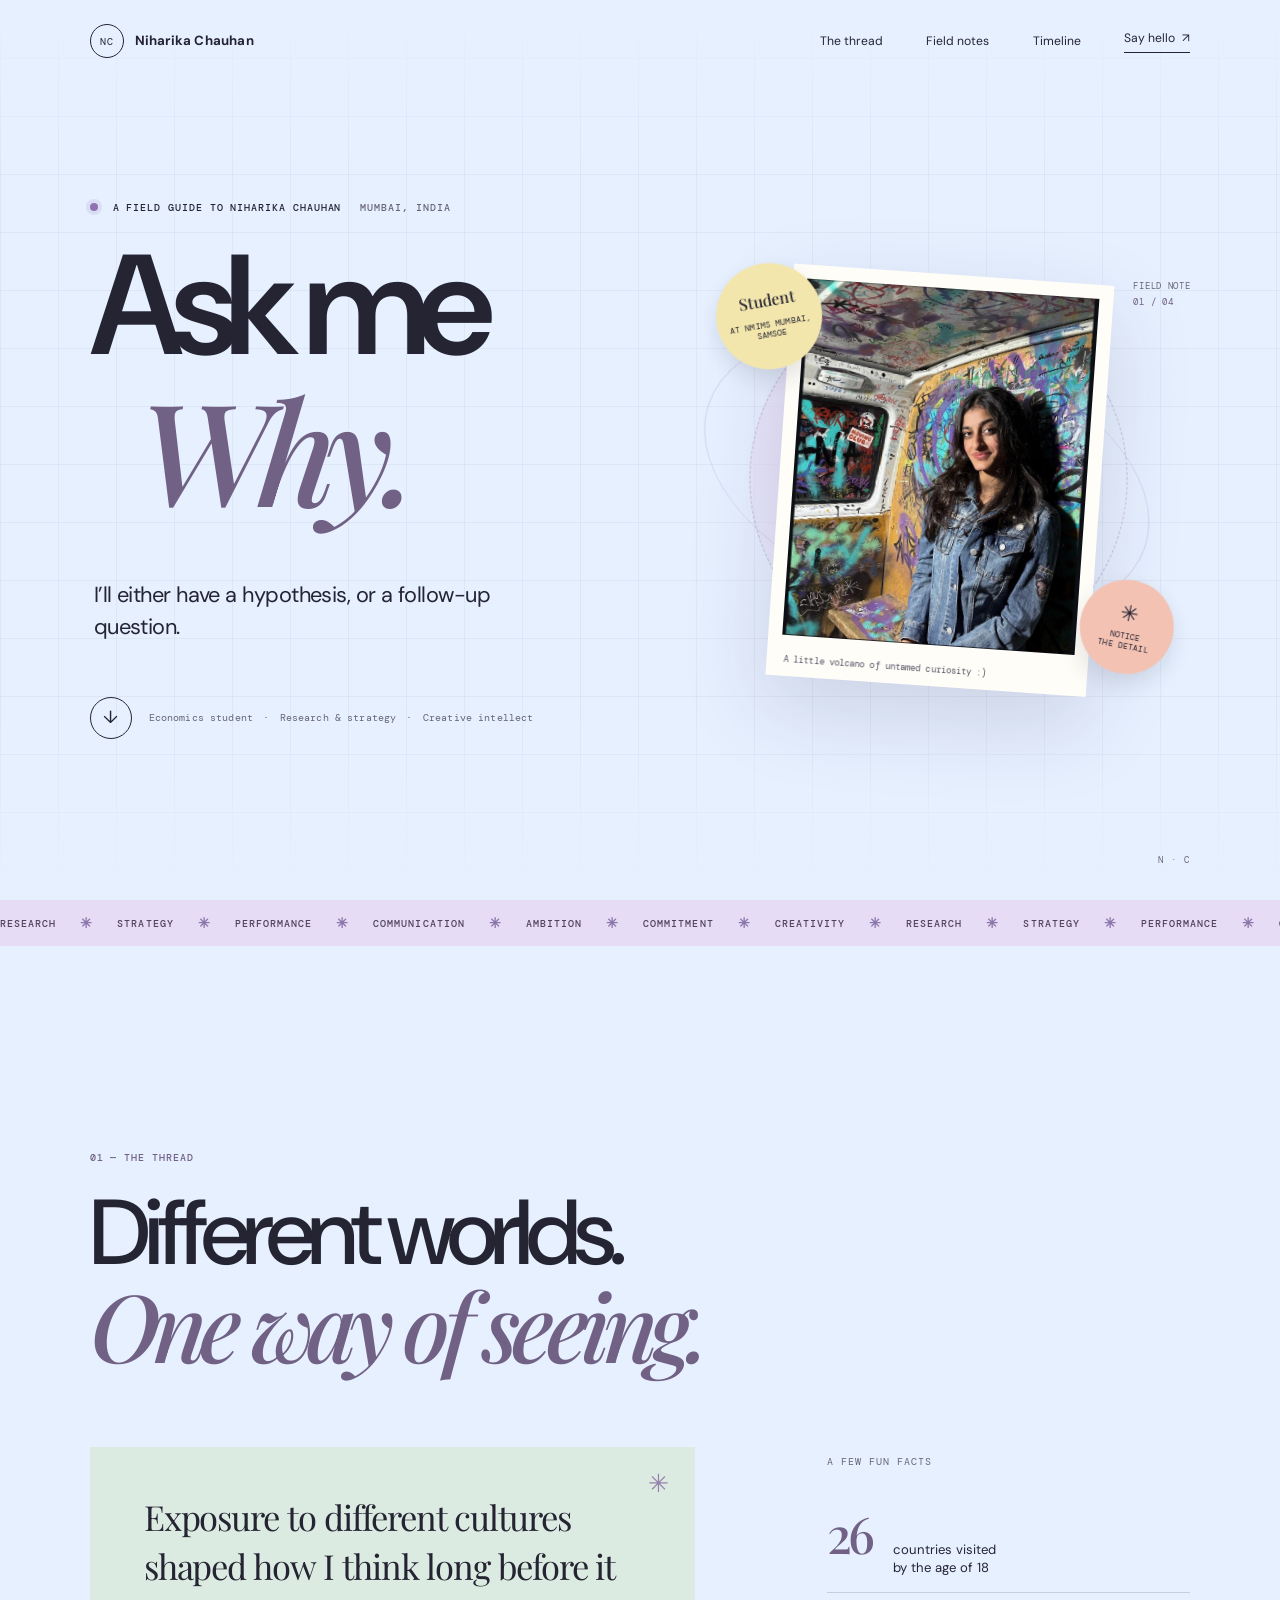
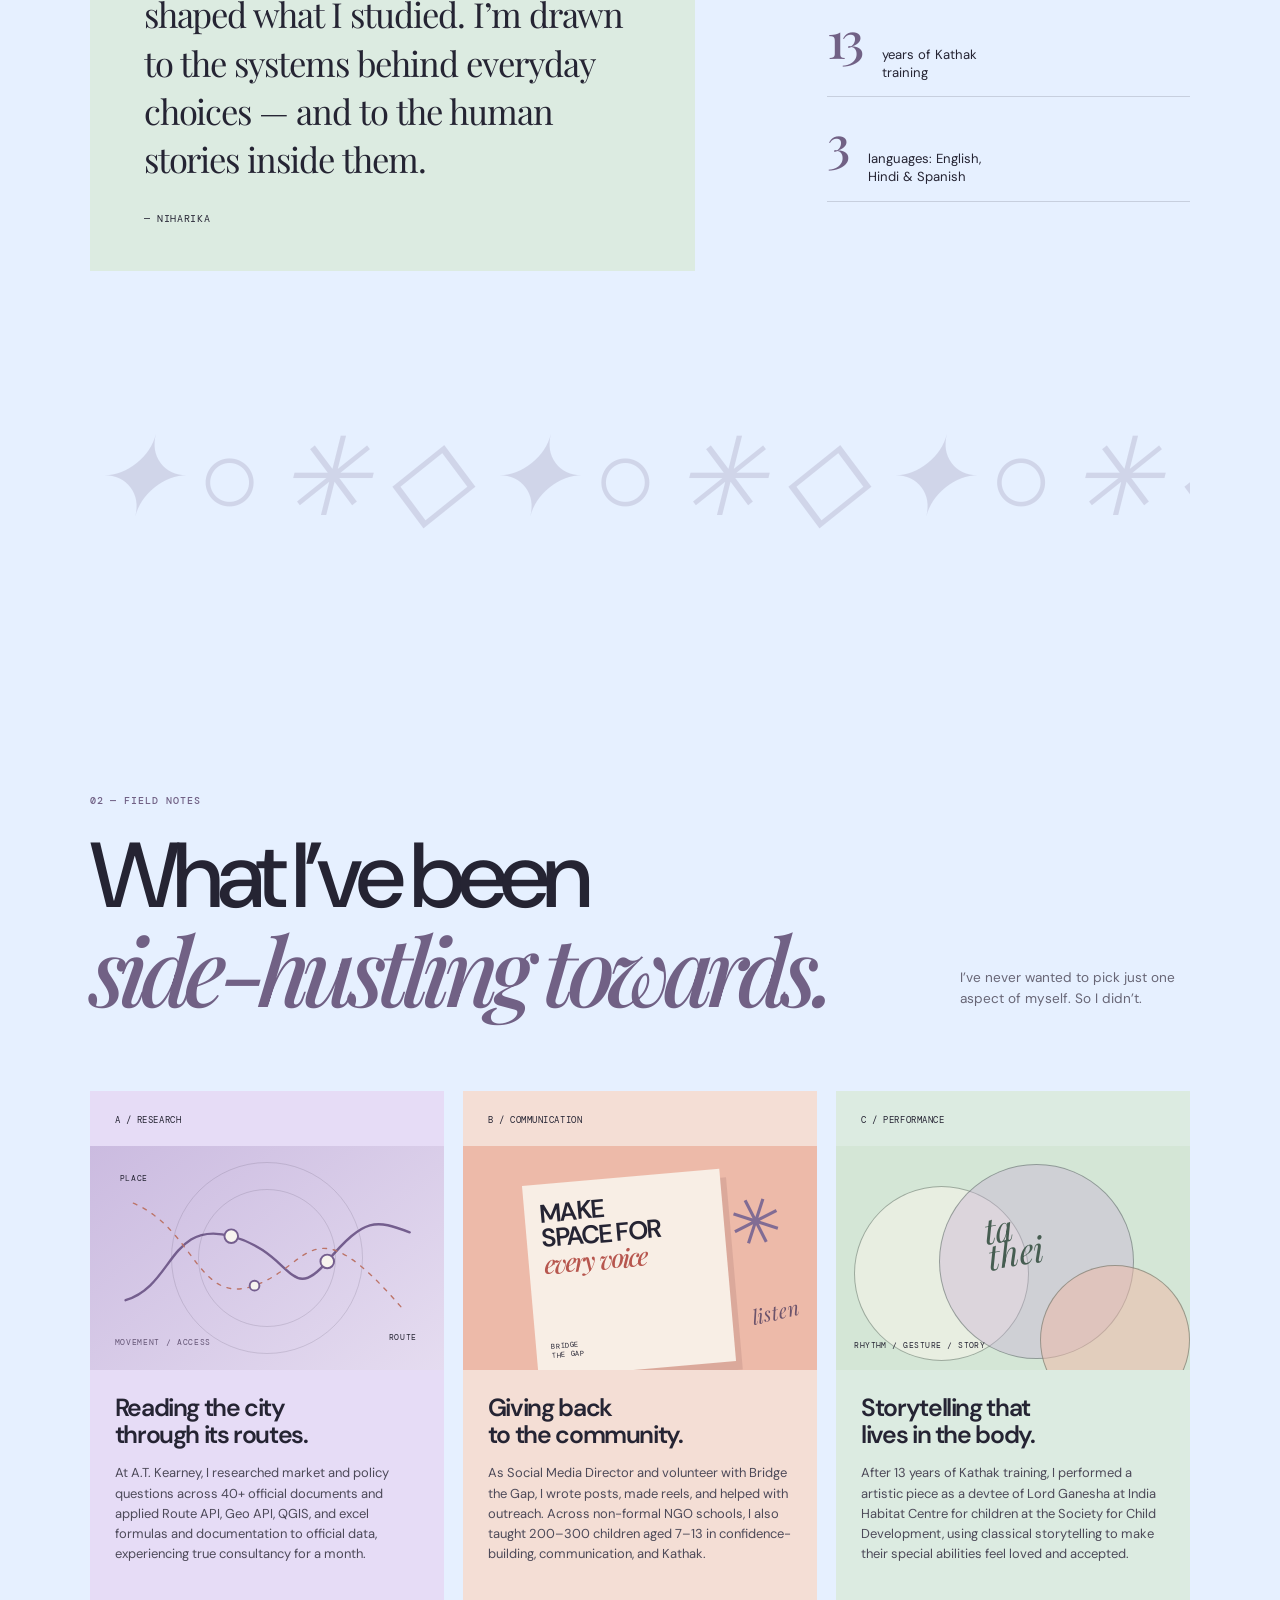
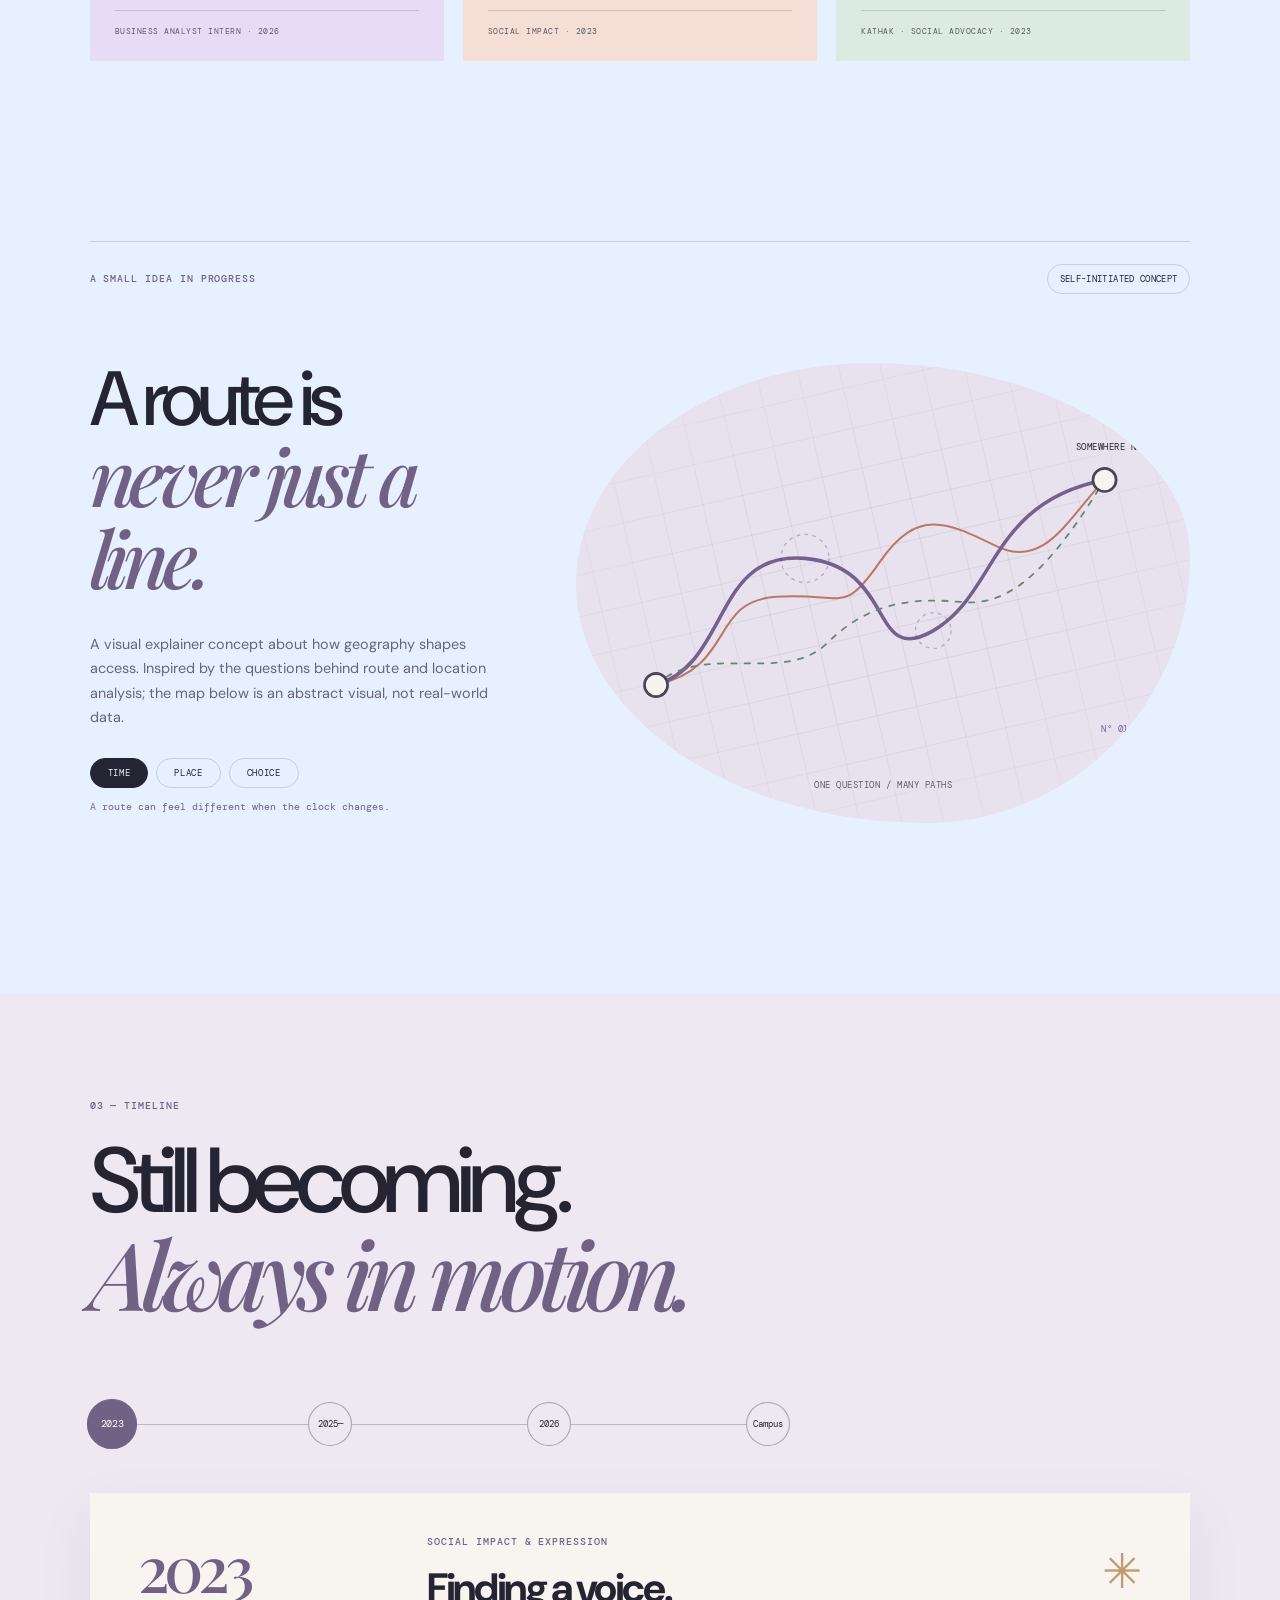
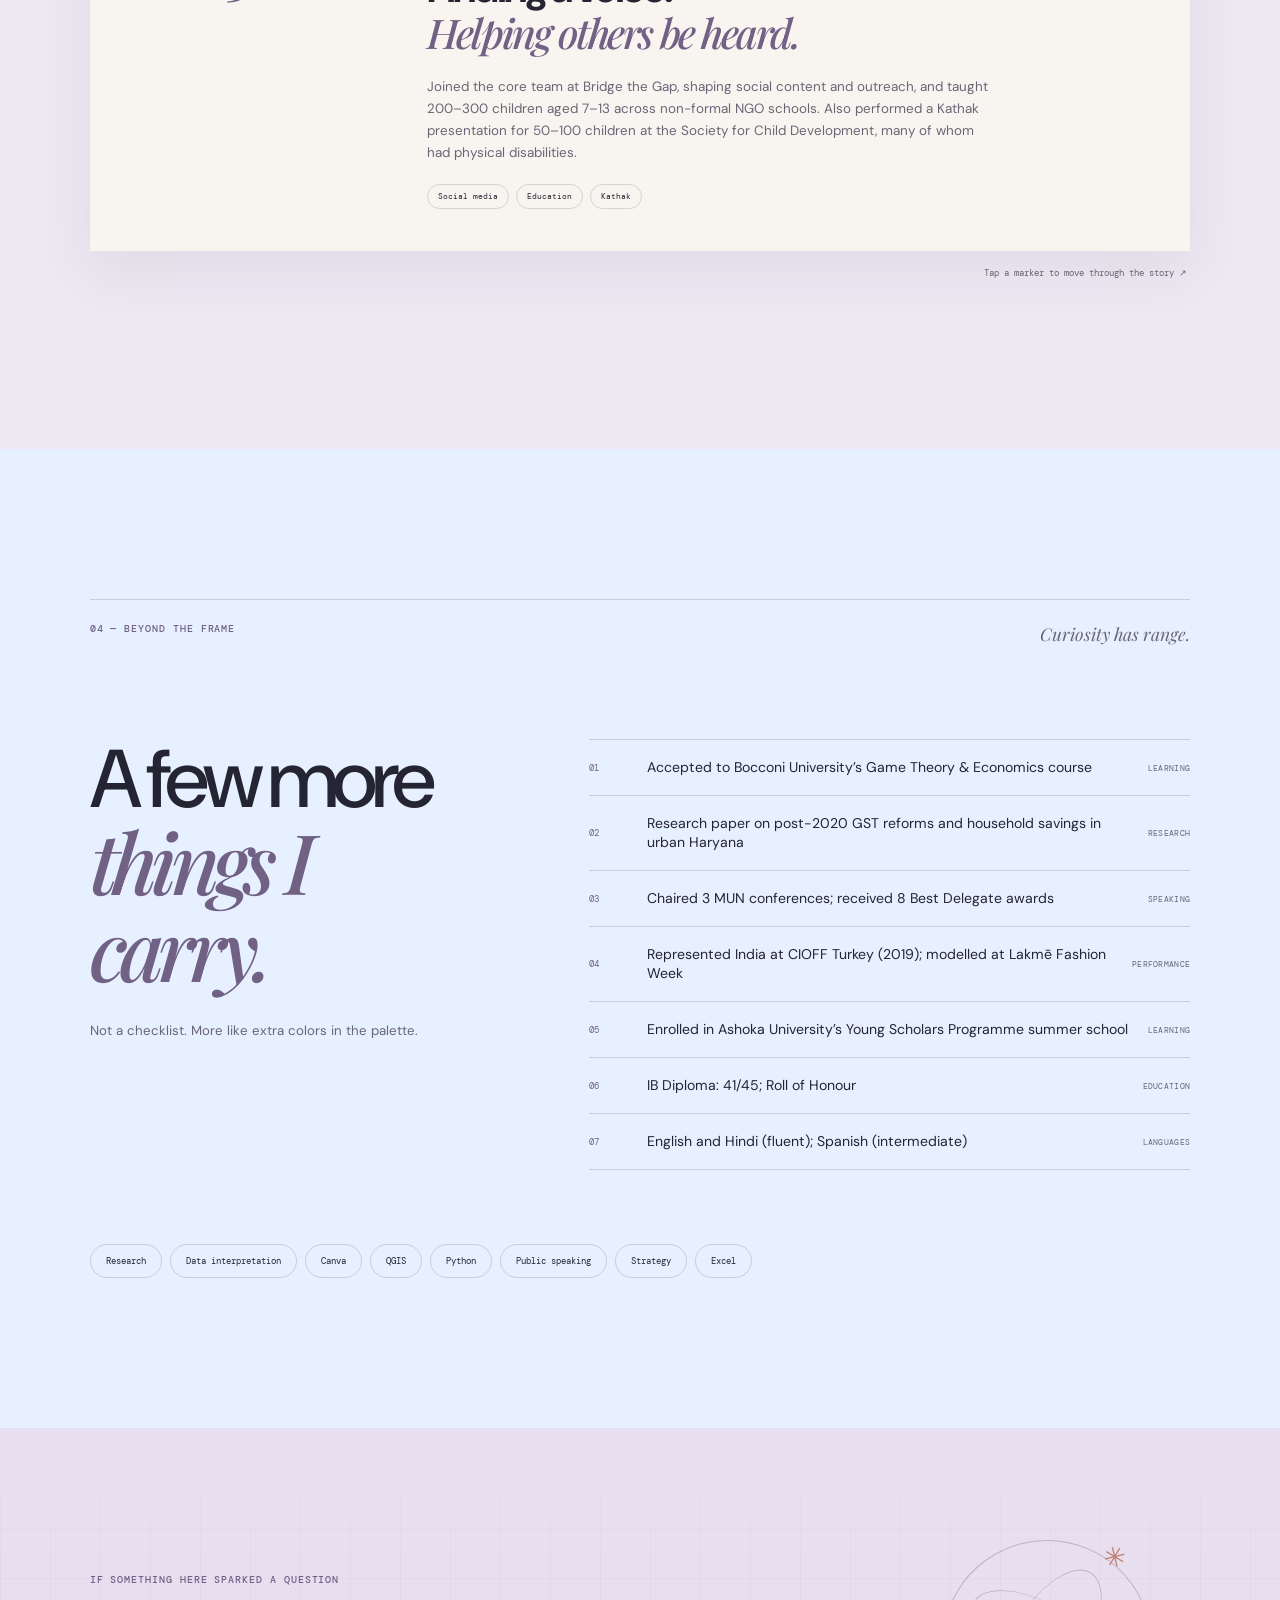
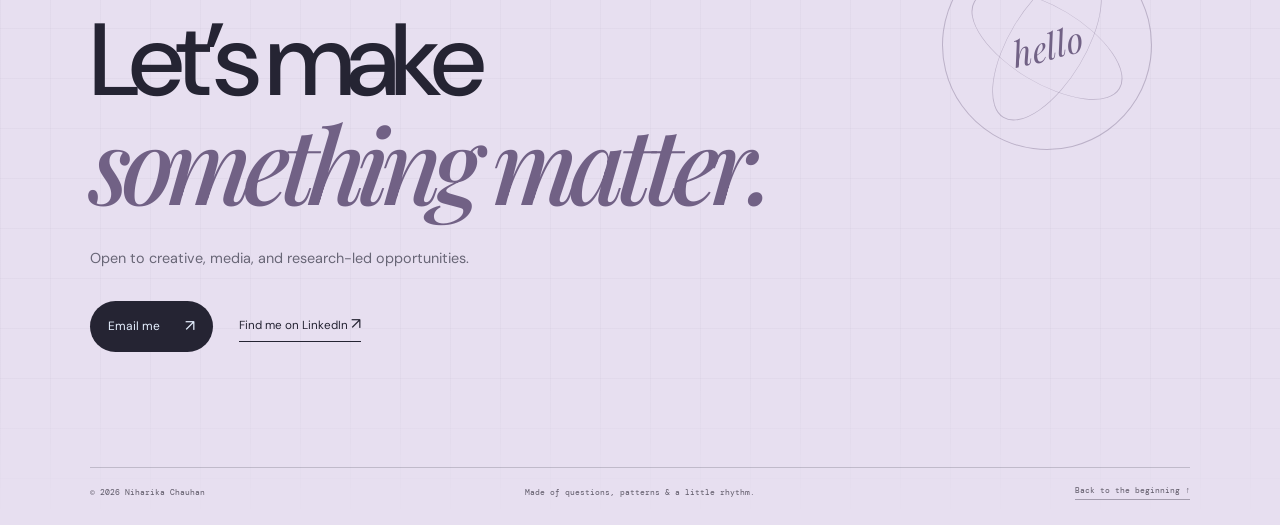
==== index.html @ 8b29561d "Update index.html" ====
<!doctype html><html lang="en"><head><meta charset="utf-8"><meta name="viewport" content="width=device-width, initial-scale=1"><meta name="theme-color" content="#f7f4ef"><meta name="description" content="Niharika Chauhan — economics student, researcher, storyteller, and Kathak dancer in Mumbai."><meta property="og:title" content="Niharika Chauhan — Ask Me Why"><meta property="og:description" content="A personal field guide to the questions, people, and ideas that shape Niharika's work."><meta property="og:type" content="website"><title>Niharika Chauhan — Ask Me Why</title><link rel="icon" href="assets/monogram.svg" type="image/svg+xml"><link rel="preload" as="image" href="IMG_5118.jpg"><link rel="stylesheet" href="styles.css"><script defer src="script.js"></script></head><body><div class="progress-track" aria-hidden="true"><span id="progress"></span></div><header class="site-header"><a class="brand" href="#top" aria-label="Niharika Chauhan, home"><span class="brand-mark">NC</span><span>Niharika Chauhan</span></a><nav class="main-nav" aria-label="Main navigation"><a href="#thread">The thread</a><a href="#fieldnotes">Field notes</a><a href="#timeline">Timeline</a><a href="#hello">Say hello <span aria-hidden="true">↗</span></a></nav><button class="menu-toggle" type="button" aria-label="Open navigation" aria-expanded="false"><span></span><span></span></button></header><main id="top"><section class="hero section-wrap" aria-labelledby="hero-title"><div class="hero-grid" aria-hidden="true"></div><div class="hero-copy"><p class="eyebrow"><span class="eyebrow-dot"></span> A field guide to Niharika Chauhan <span class="eyebrow-city">Mumbai, India</span></p><h1 id="hero-title"><span class="hero-line"><span class="kinetic" data-kinetic aria-hidden="true">Ask me</span><span class="sr-only">Ask me</span></span><span class="hero-line hero-line-offset"> <em>Why.</em></span></h1><p class="hero-deck">I’ll either have a hypothesis, or a follow-up question.</p><div class="hero-bottomline"><a class="round-link" href="#thread" aria-label="Scroll to the story"><span>↓</span></a><p>Economics student <span>·</span> Research &amp; strategy <span>·</span> Creative intellect</p></div></div><div class="hero-art"><div class="art-orbit orbit-one parallax" data-depth="0.08"></div><div class="art-orbit orbit-two parallax" data-depth="-0.05"></div><div class="portrait-mat parallax" data-depth="0.12"><div class="portrait-image"><img src="IMG_5118.jpg" alt="Niharika Chauhan in front of a historic tower" fetchpriority="high"></div><span class="portrait-caption">A little volcano of untamed curiosity :)</span></div><div class="sticker sticker-top parallax" data-depth="-0.14"><span>Student</span><small>at NMIMS Mumbai,<br>SAMSOE</small></div><div class="sticker sticker-side parallax" data-depth="0.18"><span>✳</span><small>notice<br>the detail</small></div><div class="art-note">FIELD NOTE<br><span>01 / 04</span></div></div><div class="hero-stamp" aria-hidden="true">N · C</div></section><div class="ticker" aria-label="Research, strategy, performance, communication, ambition, commitment, creativity"><div class="ticker-track"><span>Research <b>✳</b> Strategy <b>✳</b> Performance <b>✳</b> Communication <b>✳</b> Ambition <b>✳</b> Commitment <b>✳</b> Creativity <b>✳</b></span><span aria-hidden="true">Research <b>✳</b> Strategy <b>✳</b> Performance <b>✳</b> Communication <b>✳</b> Curiosity <b>✳</b></span></div></div><section class="thread section-wrap" id="thread" aria-labelledby="thread-title"><div class="section-heading reveal"><p class="eyebrow">01 — The thread</p><h2 id="thread-title">Different worlds.<br><em>One way of seeing.</em></h2></div><div class="thread-content"><div class="thread-note reveal"><span class="handdrawn-star" aria-hidden="true">✳</span><p>Exposure to different cultures shaped how I think long before it shaped what I studied. I’m drawn to the systems behind everyday choices — and to the human stories inside them.</p><span class="note-signature">— Niharika</span></div><div class="thread-aside reveal"><p class="aside-label">A few fun facts</p><div class="coordinate"><strong>26</strong><span>countries visited<br>by the age of 18</span></div><div class="coordinate"><strong>13</strong><span>years of Kathak<br>training</span></div><div class="coordinate"><strong>3</strong><span>languages: English,<br>Hindi &amp; Spanish</span></div></div></div><div class="thread-marquee" aria-hidden="true"><span>✦  ○  ✳  ◇  ✦  ○  ✳  ◇  ✦  ○  ✳  ◇</span></div></section><section class="fieldnotes section-wrap" id="fieldnotes" aria-labelledby="fieldnotes-title"><div class="section-heading section-heading-split reveal"><div><p class="eyebrow">02 — Field notes</p><h2 id="fieldnotes-title">What I’ve been<br><em>side-hustling towards.</em></h2></div><p class="heading-aside">I’ve never wanted to pick just one aspect of myself. So I didn’t.</p></div><div class="notes-grid"><article class="note-card note-card-lilac reveal"><div class="note-index">A / Research</div><div class="note-illustration research-illustration" aria-hidden="true"><span class="map-label map-label-one">place</span><span class="map-label map-label-two">route</span><svg viewBox="0 0 320 175" role="presentation"><path d="M14 131 C64 116 59 48 123 65 S183 137 222 91 S272 48 307 61"/><path d="M22 31 C86 58 88 137 147 116 S205 30 299 139"/><circle cx="123" cy="65" r="7"/><circle cx="222" cy="91" r="7"/><circle cx="147" cy="116" r="5"/></svg><span class="illustration-tag">movement / access</span></div><h3>Reading the city<br>through its routes.</h3><p>At A.T. Kearney, I researched market and policy questions across 40+ official documents and applied Route API, Geo API, QGIS, and excel formulas and documentation to official data, experiencing true consultancy for a month.</p><span class="card-foot">Business Analyst Intern · 2026</span></article><article class="note-card note-card-peach reveal"><div class="note-index">B / Communication </div><div class="note-illustration social-illustration" aria-hidden="true"><div class="social-poster"><span>make<br>space for<br><i>every voice</i></span><b>BRIDGE<br>THE GAP</b></div><span class="collage-flower">✳</span><span class="cutout-word">listen</span></div><h3>Giving back<br>to the community.</h3><p>As Social Media Director and volunteer with Bridge the Gap, I wrote posts, made reels, and helped with outreach. Across non-formal NGO schools, I also taught 200–300 children aged 7–13 in confidence-building, communication, and Kathak.</p><span class="card-foot">Social impact · 2023</span></article><article class="note-card note-card-mint reveal"><div class="note-index">C / Performance</div><div class="note-illustration rhythm-illustration" aria-hidden="true"><span class="rhythm-circle circle-a"></span><span class="rhythm-circle circle-b"></span><span class="rhythm-circle circle-c"></span><span class="rhythm-word">ta<br>thei</span><span class="rhythm-caption">rhythm / gesture / story</span></div><h3>Storytelling that<br>lives in the body.</h3><p>After 13 years of Kathak training, I performed a artistic piece as a devtee of Lord Ganesha at India Habitat Centre for children at the Society for Child Development, using classical storytelling to make their special abilities feel loved and accepted.</p><span class="card-foot">Kathak · Social advocacy · 2023</span></article></div></section><section class="concept section-wrap" id="concept" aria-labelledby="concept-title"><div class="concept-label reveal"><span class="eyebrow">A small idea in progress</span><span class="concept-badge">Self-initiated concept</span></div><div class="concept-layout"><div class="concept-copy reveal"><h2 id="concept-title">A route is<br><em>never just a line.</em></h2><p>A visual explainer concept about how geography shapes access. Inspired by the questions behind route and location analysis; the map below is an abstract visual, not real-world data.</p><div class="concept-controls" role="group" aria-label="Change the concept lens"><button class="lens-button is-active" type="button" data-lens="time" aria-pressed="true">Time</button><button class="lens-button" type="button" data-lens="place" aria-pressed="false">Place</button><button class="lens-button" type="button" data-lens="choice" aria-pressed="false">Choice</button></div><p class="lens-caption" id="lens-caption" aria-live="polite">A route can feel different when the clock changes.</p></div><div class="concept-map reveal" data-map-lens="time"><div class="map-grid" aria-hidden="true"></div><span class="map-key map-key-a">home</span><span class="map-key map-key-b">somewhere new</span><svg class="route-map" viewBox="0 0 620 420" role="img" aria-label="Abstract map showing several possible routes between two points"><path class="route route-soft" d="M55 319 C145 299 114 225 190 220 S264 242 306 181 S381 136 436 163 S516 133 558 89"/><path class="route route-main" d="M55 319 C138 294 119 168 222 177 S294 300 366 258 S429 114 558 89"/><path class="route route-dash" d="M55 319 C107 270 200 319 247 272 S345 221 398 226 S496 191 558 89"/><circle class="map-point point-start" cx="55" cy="319" r="13"/><circle class="map-point point-end" cx="558" cy="89" r="13"/><circle class="map-orbit" cx="222" cy="177" r="27"/><circle class="map-orbit" cx="366" cy="258" r="20"/></svg><span class="map-caption">one question / many paths</span><span class="map-mark">N° 01</span></div></div></section><section class="timeline-section section-wrap" id="timeline" aria-labelledby="timeline-title"><div class="section-heading reveal"><p class="eyebrow">03 — Timeline</p><h2 id="timeline-title">Still becoming.<br><em>Always in motion.</em></h2></div><div class="timeline-ui reveal"><div class="timeline-tabs" role="tablist" aria-label="Explore Niharika's timeline"><button class="timeline-tab is-active" id="tab-2023" role="tab" type="button" aria-selected="true" aria-controls="timeline-panel" data-event="2023">2023</button><button class="timeline-tab" id="tab-2025" role="tab" type="button" aria-selected="false" aria-controls="timeline-panel" data-event="2025">2025—</button><button class="timeline-tab" id="tab-2026" role="tab" type="button" aria-selected="false" aria-controls="timeline-panel" data-event="2026">2026</button><button class="timeline-tab" id="tab-campus" role="tab" type="button" aria-selected="false" aria-controls="timeline-panel" data-event="campus">Campus</button><span class="timeline-track" aria-hidden="true"><i id="timeline-marker"></i></span></div><article class="timeline-panel" id="timeline-panel" role="tabpanel" aria-labelledby="tab-2023" tabindex="0"><div class="timeline-year" id="timeline-year">2023</div><div class="timeline-details"><p class="eyebrow" id="timeline-kicker">Social impact &amp; expression</p><h3 id="timeline-heading">Finding a voice.<br><em>Helping others be heard.</em></h3><p id="timeline-description">Joined the core team at Bridge the Gap, shaping social content and outreach, and taught 200–300 children aged 7–13 across non-formal NGO schools. Also performed a Kathak presentation for 50–100 children at the Society for Child Development, many of whom had physical disabilities.</p><div class="timeline-tags" id="timeline-tags"><span>Social media</span><span>Education</span><span>Kathak</span></div></div><span class="timeline-doodle" aria-hidden="true">✳</span></article></div><p class="timeline-hint">Tap a marker to move through the story <span aria-hidden="true">↗</span></p></section><section class="beyond section-wrap" aria-labelledby="beyond-title"><div class="beyond-top reveal"><p class="eyebrow">04 — Beyond the frame</p><span>Curiosity has range.</span></div><div class="beyond-grid"><div class="beyond-title reveal"><h2 id="beyond-title">A few more<br><em>things I carry.</em></h2><p>Not a checklist. More like extra colors in the palette.</p></div><div class="beyond-list reveal"><div class="beyond-row"><span>01</span><p>Accepted to Bocconi University’s Game Theory &amp; Economics course</p><b>Learning</b></div><div class="beyond-row"><span>02</span><p>Research paper on post-2020 GST reforms and household savings in urban Haryana</p><b>Research</b></div><div class="beyond-row"><span>03</span><p>Chaired 3 MUN conferences; received 8 Best Delegate awards</p><b>Speaking</b></div><div class="beyond-row"><span>04</span><p>Represented India at CIOFF Turkey (2019); modelled at Lakmē Fashion Week</p><b>Performance</b></div><div class="beyond-row"><span>05</span><p>Enrolled in Ashoka University’s Young Scholars Programme summer school</p><b>Learning</b></div><div class="beyond-row"><span>06</span><p>IB Diploma: 41/45; Roll of Honour</p><b>Education</b></div><div class="beyond-row"><span>07</span><p>English and Hindi (fluent); Spanish (intermediate)</p><b>Languages</b></div></div></div><div class="skills-ribbon reveal"><span>Research</span><span>Data interpretation</span><span>Canva</span><span>QGIS</span><span>Python</span><span>Public speaking</span><span>Strategy</span><span>Excel</span></div></section><section class="contact section-wrap" id="hello" aria-labelledby="contact-title"><div class="contact-grid" aria-hidden="true"></div><div class="contact-inner reveal"><p class="eyebrow">If something here sparked a question</p><h2 id="contact-title">Let’s make<br><em>something matter.</em></h2><p class="contact-deck">Open to creative, media, and research-led opportunities.</p><div class="contact-links"><a class="contact-button" href="mailto:niharikachauhan07@gmail.com">Email me <span>↗</span></a><a class="linkedin-link" href="https://www.linkedin.com/in/niharika2007" target="_blank" rel="noreferrer">Find me on LinkedIn <span>↗</span></a></div></div><div class="contact-orbit" aria-hidden="true"><span>hello</span><i>✳</i></div><footer class="site-footer"><span>© <span id="year">2026</span> Niharika Chauhan</span><span>Made of questions, patterns &amp; a little rhythm.</span><a href="#top">Back to the beginning ↑</a></footer></section></main></body></html>
---- styles.css ----
@import url('https://fonts.googleapis.com/css2?family=DM+Mono:wght@400;500&family=DM+Sans:wght@400;500;600;700&family=Playfair+Display:ital,wght@0,500;0,600;0,700;1,500;1,600&display=swap');:root{--paper:#e6f0ff;--ink:#252433;--muted:#686676;--lav:#e6dcf6;--peach:#f3c2b3;--mint:#dcebe1;--butter:#f3e6ac;--plum:#716185;--line:rgba(37,36,51,.16);--sans:'DM Sans',Arial,sans-serif;--serif:'Playfair Display',Georgia,serif;--mono:'DM Mono',monospace;--gutter:clamp(24px,7vw,108px);--max:1440px}*{box-sizing:border-box}html{scroll-behavior:smooth;scroll-padding-top:86px}body{margin:0;background:var(--paper);color:var(--ink);font-family:var(--sans);font-size:16px;line-height:1.55;overflow-x:hidden}a{color:inherit;text-decoration:none}button{font:inherit;color:inherit}.progress-track{position:fixed;inset:0 0 auto;z-index:100;height:3px;background:transparent}.progress-track span{display:block;width:0;height:100%;background:var(--plum)}.site-header{position:absolute;z-index:20;top:0;left:0;right:0;display:flex;align-items:center;justify-content:space-between;padding:24px var(--gutter);max-width:1600px;margin:auto}.brand{display:flex;align-items:center;gap:11px;font-size:.83rem;font-weight:700;letter-spacing:.015em}.brand-mark{display:grid;place-items:center;width:34px;height:34px;border:1px solid var(--ink);border-radius:50%;font:.62rem var(--mono)}.main-nav{display:flex;gap:clamp(20px,3.4vw,52px);align-items:center;font-size:.76rem}.main-nav a{transition:opacity .2s}.main-nav a:hover{opacity:.55}.main-nav a:last-child{padding-bottom:5px;border-bottom:1px solid var(--ink)}.main-nav a span{margin-left:4px}.menu-toggle{display:none;border:0;background:none}.section-wrap{position:relative;width:min(100%,var(--max));margin-inline:auto;padding-inline:var(--gutter)}.hero{min-height:min(900px,100svh);min-height:max(720px,100svh);display:grid;grid-template-columns:1.06fr .94fr;align-items:center;padding-top:114px;padding-bottom:60px;isolation:isolate}.hero-grid,.contact-grid{position:absolute;inset:0;z-index:-1;pointer-events:none;background-image:linear-gradient(to right,rgba(71,69,86,.052) 1px,transparent 1px),linear-gradient(to bottom,rgba(71,69,86,.052) 1px,transparent 1px);background-size:58px 58px;mask-image:linear-gradient(to bottom,transparent 0,#000 18%,#000 80%,transparent 100%)}.hero-copy{position:relative;z-index:2;padding:34px 0 48px}.eyebrow{margin:0 0 24px;font:500 .65rem var(--mono);letter-spacing:.09em;text-transform:uppercase}.eyebrow-dot{display:inline-block;width:8px;height:8px;border-radius:50%;background:#8f73b1;margin-right:8px;box-shadow:0 0 0 4px rgba(143,115,177,.14)}.eyebrow-city{margin-left:12px;color:var(--muted)}h1,h2,h3,p{margin-top:0}.hero h1{margin:0;font-size:clamp(5.2rem,11.1vw,10rem);line-height:.83;letter-spacing:-.085em;font-weight:600}.hero-line{display:block;overflow:hidden;padding:.06em .08em .12em 0}.hero-line-offset{padding-left:.34em}.hero-line em,h2 em{font-family:var(--serif);font-weight:500;letter-spacing:-.08em;color:var(--plum)}.kinetic{display:inline-block}.kinetic .letter{display:inline-block;animation:letter-rise .7s both;animation-delay:calc(var(--i)*35ms)}@keyframes letter-rise{from{transform:translateY(110%) rotate(9deg);opacity:0}to{transform:translateY(0) rotate(0);opacity:1}}.hero-deck{max-width:410px;margin:44px 0 54px 4px;font-size:clamp(1.05rem,1.7vw,1.36rem);line-height:1.45;letter-spacing:-.025em}.hero-bottomline{display:flex;align-items:center;gap:17px}.hero-bottomline p{margin:0;font:.61rem var(--mono);letter-spacing:.015em;color:var(--muted)}.hero-bottomline p span{padding:0 4px;color:var(--plum)}.round-link{flex:0 0 42px;height:42px;border:1px solid var(--ink);border-radius:50%;display:grid;place-items:center;font-size:1.1rem;transition:background .3s,color .3s,transform .3s}.round-link:hover{background:var(--ink);color:var(--paper);transform:translateY(3px)}.hero-art{position:relative;min-height:600px;display:grid;place-items:center;perspective:1000px}.portrait-mat{position:relative;z-index:2;width:min(62%,370px);padding:14px 14px 41px;background:#fffdf8;box-shadow:0 30px 80px rgba(55,43,73,.15);transform:translate(var(--px,0),var(--py,0)) rotate(4deg);transition:transform .6s cubic-bezier(.2,.8,.2,1)}.portrait-mat:hover{transform:rotate(0deg) scale(1.025)}.portrait-image{aspect-ratio:.82;overflow:hidden;background:var(--lav)}.portrait-image img{display:block;width:100%;height:100%;object-fit:cover;object-position:center 40%;filter:saturate(.84)}.portrait-caption{position:absolute;bottom:11px;left:17px;font:.55rem var(--mono);letter-spacing:.01em;color:#555365}.art-orbit{position:absolute;border:1px solid rgba(113,97,133,.34);border-radius:50%;width:min(73%,460px);aspect-ratio:1;transform:translate(var(--px,0),var(--py,0)) rotate(-26deg)}.orbit-one{background:radial-gradient(ellipse at 30% 30%,rgba(230,220,246,.85),rgba(230,220,246,0) 62%);border-style:dashed}.orbit-two{width:min(89%,550px);border-color:rgba(143,115,177,.22);transform:translate(var(--px,0),var(--py,0)) rotate(18deg) scaleY(.58)}.sticker{position:absolute;z-index:3;display:flex;align-items:center;justify-content:center;gap:7px;border-radius:50%;text-align:center;box-shadow:0 10px 22px rgba(35,31,48,.12);transform:translate(var(--px,0),var(--py,0)) rotate(-10deg)}.sticker-top{top:15%;left:10%;width:106px;height:106px;background:var(--butter);flex-direction:column;gap:12px}.sticker-top span{font:500 1rem var(--serif);line-height:1}.sticker small{font:.48rem var(--mono);line-height:1.25;letter-spacing:.02em;text-transform:uppercase}.sticker-side{right:5%;bottom:18%;width:94px;height:94px;background:var(--peach);flex-direction:column;transform:translate(var(--px,0),var(--py,0)) rotate(11deg)}.sticker-side span{font-size:1.4rem;line-height:1}.art-note{position:absolute;right:0;top:17%;font:.54rem var(--mono);letter-spacing:.08em;line-height:1.8;color:var(--muted)}.art-note span{color:var(--plum)}.hero-stamp{position:absolute;bottom:34px;right:var(--gutter);font:.55rem var(--mono);letter-spacing:.16em;color:var(--muted)}.ticker{overflow:hidden;white-space:nowrap;background:var(--lav);color:#4f435e;padding:14px 0;font:500 .65rem var(--mono);letter-spacing:.1em;text-transform:uppercase}.ticker-track{display:flex;width:max-content;animation:ticker 33s linear infinite}.ticker-track span{display:flex;align-items:center;gap:24px;padding-right:24px}.ticker b{font-size:.9rem;color:#8b76aa}@keyframes ticker{to{transform:translateX(-50%)}}.thread{padding-top:clamp(110px,16vw,210px);padding-bottom:130px}.section-heading{margin-bottom:70px}.section-heading .eyebrow{color:var(--plum)}.section-heading h2,.beyond-title h2,.concept h2,.contact h2{font-size:clamp(3rem,7.2vw,7rem);line-height:.98;letter-spacing:-.07em;font-weight:500;margin:0}.section-heading h2 em,.beyond-title h2 em,.concept h2 em,.contact h2 em{font-size:1.02em}.thread-content{display:grid;grid-template-columns:1.25fr .75fr;gap:12%;align-items:start}.thread-note{position:relative;max-width:650px;padding:46px 54px;background:var(--mint);transform:rotate(-1.1deg)}.thread-note p{margin:0;font-family:var(--serif);font-size:clamp(1.45rem,2.7vw,2.25rem);line-height:1.4;letter-spacing:-.03em}.handdrawn-star{position:absolute;right:26px;top:18px;color:#9580ac;font-size:1.55rem}.note-signature{display:block;margin-top:28px;font:.61rem var(--mono);letter-spacing:.07em;text-transform:uppercase}.thread-aside{padding-top:8px}.aside-label{font:.6rem var(--mono);text-transform:uppercase;letter-spacing:.1em;color:var(--muted);margin:0 0 20px}.coordinate{display:flex;gap:22px;align-items:baseline;border-bottom:1px solid var(--line);padding:11px 0 15px}.coordinate strong{font:500 3.15rem var(--serif);color:var(--plum);letter-spacing:-.08em}.coordinate span{font-size:.82rem;line-height:1.35}.thread-marquee{overflow:hidden;margin-top:115px;color:rgba(113,97,133,.18);font-size:clamp(3rem,8.5vw,8rem);font-family:var(--serif);font-style:italic;white-space:nowrap;letter-spacing:-.055em}.thread-marquee span{display:block;width:max-content;animation:marquee 24s linear infinite}@keyframes marquee{to{transform:translateX(-18%)}}.fieldnotes{padding-top:110px;padding-bottom:150px}.section-heading-split{display:flex;justify-content:space-between;align-items:end;gap:40px}.heading-aside{max-width:230px;font-size:.85rem;color:var(--muted);margin:0 0 12px}.notes-grid{display:grid;grid-template-columns:repeat(3,1fr);gap:19px;align-items:stretch}.note-card{position:relative;overflow:hidden;min-height:570px;padding:23px 25px 24px;display:flex;flex-direction:column}.note-card-lilac{background:var(--lav)}.note-card-peach{background:#f4ded5}.note-card-mint{background:#dcebe1}.note-index,.card-foot{font:.57rem var(--mono);letter-spacing:.06em;text-transform:uppercase}.note-index{position:relative;z-index:2}.note-illustration{position:relative;height:224px;margin:20px -25px 25px;overflow:hidden}.research-illustration{background:linear-gradient(142deg,#cbbbe0,#e5dcf0)}.research-illustration:before,.research-illustration:after{content:"";position:absolute;border:1px solid rgba(51,43,68,.14);border-radius:50%;width:190px;height:190px;left:50%;top:50%;transform:translate(-50%,-50%)}.research-illustration:after{width:136px;height:136px}.research-illustration svg{position:absolute;inset:22px;width:calc(100% - 44px);height:calc(100% - 44px);overflow:visible}.research-illustration svg path{fill:none;stroke:#745e8e;stroke-width:2.5;stroke-linecap:round;stroke-dasharray:600;stroke-dashoffset:0;animation:route-draw 2.2s ease both}.research-illustration svg path:nth-child(2){stroke:#bc7468;stroke-width:1.4;stroke-dasharray:4 7}.research-illustration svg circle{fill:#f7f4ef;stroke:#745e8e;stroke-width:2}.map-label,.illustration-tag{position:absolute;z-index:1;font:.52rem var(--mono);text-transform:uppercase;letter-spacing:.08em}.map-label-one{left:30px;top:27px}.map-label-two{right:27px;bottom:27px}.illustration-tag{left:25px;bottom:22px;color:#665777}.social-illustration{background:#edbaa9}.social-poster{position:absolute;left:19%;top:14%;width:56%;height:86%;padding:17px 15px;background:#f8eee5;box-shadow:6px 9px 0 rgba(99,55,61,.13);transform:rotate(-5deg);display:flex;flex-direction:column;justify-content:space-between}.social-poster span{font:600 clamp(1rem,2vw,1.6rem)/.98 var(--sans);letter-spacing:-.07em;text-transform:uppercase}.social-poster i{font-family:var(--serif);font-weight:500;text-transform:none;color:#b7564e}.social-poster b{font:.45rem var(--mono);letter-spacing:.09em}.collage-flower{position:absolute;right:10%;top:12%;font-size:4rem;color:#816c94;transform:rotate(18deg)}.cutout-word{position:absolute;right:5%;bottom:20%;font:italic 1.25rem var(--serif);transform:rotate(-13deg);color:#6c536b}.rhythm-illustration{background:#d4e6d6}.rhythm-circle{position:absolute;border:1px solid rgba(64,88,74,.45);border-radius:50%;width:175px;height:175px}.circle-a{left:5%;top:18%;background:rgba(248,244,235,.55)}.circle-b{left:29%;top:8%;width:195px;height:195px;background:rgba(199,174,213,.38)}.circle-c{right:0;bottom:-20%;width:150px;height:150px;background:rgba(237,186,169,.55)}.rhythm-word{position:absolute;left:42%;top:30%;font:italic 2.2rem/.75 var(--serif);color:#465d51;transform:rotate(-10deg)}.rhythm-caption{position:absolute;left:18px;bottom:20px;font:.49rem var(--mono);letter-spacing:.06em;text-transform:uppercase}.note-card h3{font-size:1.55rem;line-height:1.08;letter-spacing:-.055em;margin:0 0 15px;font-weight:600}.note-card>p{font-size:.81rem;line-height:1.55;color:#4d4a59;margin:0 0 25px}.card-foot{margin-top:auto;padding-top:15px;border-top:1px solid rgba(37,36,51,.18);font-size:.52rem;color:#5f5a69}.concept{padding-top:30px;padding-bottom:170px}.concept-label{display:flex;justify-content:space-between;align-items:center;border-top:1px solid var(--line);padding-top:22px;margin-bottom:68px}.concept-label .eyebrow{margin:0;color:var(--plum)}.concept-badge{padding:8px 12px;border:1px solid var(--line);border-radius:20px;font:.55rem var(--mono);letter-spacing:.04em;text-transform:uppercase}.concept-layout{display:grid;grid-template-columns:.8fr 1.2fr;gap:7%;align-items:center}.concept h2{font-size:clamp(3.1rem,6vw,6rem);margin-bottom:30px}.concept-copy>p:not(.eyebrow):not(.lens-caption){max-width:420px;font-size:.9rem;color:var(--muted);line-height:1.7}.concept-controls{display:flex;gap:8px;margin:28px 0 12px}.lens-button{border:1px solid var(--line);background:transparent;border-radius:99px;padding:8px 17px;font:.59rem var(--mono);text-transform:uppercase;letter-spacing:.07em;cursor:pointer;transition:background .2s,color .2s,border-color .2s}.lens-button:hover,.lens-button.is-active{background:var(--ink);color:var(--paper);border-color:var(--ink)}.lens-caption{min-height:1.5em;font:.6rem var(--mono);color:var(--plum)}.concept-map{position:relative;overflow:hidden;min-height:460px;background:#e8e2ef;border-radius:48% 52% 43% 57% / 48% 42% 58% 52%;transition:border-radius .7s,background .5s}.concept-map[data-map-lens="place"]{background:#dcebe1;border-radius:56% 44% 55% 45% / 40% 54% 46% 60%}.concept-map[data-map-lens="choice"]{background:#f2e3bd;border-radius:42% 58% 48% 52% / 55% 45% 55% 45%}.map-grid{position:absolute;inset:-10%;background-image:linear-gradient(rgba(37,36,51,.07) 1px,transparent 1px),linear-gradient(90deg,rgba(37,36,51,.07) 1px,transparent 1px);background-size:34px 34px;transform:rotate(-13deg) scale(1.2);mask-image:radial-gradient(ellipse,#000 20%,transparent 72%)}.route-map{position:absolute;width:90%;height:86%;left:5%;top:6%;overflow:visible}.route{fill:none;stroke:#76618e;stroke-linecap:round;stroke-linejoin:round;transition:stroke .35s,stroke-width .35s,opacity .35s}.route-main{stroke-width:4}.route-soft{stroke:#bb7869;stroke-width:2.3}.route-dash{stroke:#688574;stroke-width:2;stroke-dasharray:6 9}.concept-map[data-map-lens="place"] .route{stroke:#5e806c}.concept-map[data-map-lens="choice"] .route{stroke:#bb735e}.map-point{fill:#f7f4ef;stroke:#4c4358;stroke-width:3}.map-orbit{fill:none;stroke:rgba(79,66,100,.33);stroke-width:1.5;stroke-dasharray:4 5}.map-key,.map-caption,.map-mark{position:absolute;z-index:2;font:.55rem var(--mono);text-transform:uppercase;letter-spacing:.06em}.map-key-a{left:7%;bottom:19%}.map-key-b{right:7%;top:17%;text-align:right}.map-caption{left:50%;bottom:7%;transform:translateX(-50%);color:#655a72}.map-mark{right:10%;bottom:19%;color:#76618e}.timeline-section{padding-top:105px;padding-bottom:170px;background:#ede8f2}.timeline-section:before{content:"";position:absolute;z-index:-1;left:50%;top:0;bottom:0;width:100vw;background:#ede8f2;transform:translateX(-50%)}.timeline-section .section-heading{margin-bottom:77px}.timeline-ui{position:relative}.timeline-tabs{position:relative;display:flex;align-items:center;justify-content:space-between;max-width:700px;margin:0 0 47px}.timeline-track{position:absolute;left:21px;right:21px;top:50%;height:1px;background:rgba(37,36,51,.25);z-index:0}.timeline-track i{position:absolute;top:-4px;left:0;width:9px;height:9px;border-radius:50%;background:var(--plum);transition:left .35s}.timeline-tab{position:relative;z-index:1;width:44px;height:44px;border:1px solid rgba(37,36,51,.35);border-radius:50%;background:#ede8f2;font:.56rem var(--mono);cursor:pointer;transition:background .2s,color .2s,transform .2s}.timeline-tab:hover{transform:scale(1.08)}.timeline-tab.is-active{background:var(--plum);color:white;border-color:var(--plum);transform:scale(1.14)}.timeline-panel{position:relative;display:grid;grid-template-columns:.55fr 1.2fr .25fr;align-items:start;gap:30px;min-height:320px;padding:42px 48px;background:#f8f5f0;box-shadow:0 20px 55px rgba(51,44,63,.07)}.timeline-year{font:500 clamp(2.7rem,5vw,5.6rem)/1 var(--serif);letter-spacing:-.08em;color:var(--plum)}.timeline-details .eyebrow{margin-bottom:18px;color:var(--plum)}.timeline-details h3{font-size:clamp(1.7rem,3.2vw,3rem);line-height:1.08;letter-spacing:-.06em;margin:0 0 18px}.timeline-details h3 em{font-family:var(--serif);font-weight:500;color:var(--plum)}.timeline-details>p:not(.eyebrow){max-width:590px;font-size:.84rem;color:var(--muted);line-height:1.65}.timeline-tags{display:flex;gap:7px;flex-wrap:wrap;margin-top:20px}.timeline-tags span{padding:6px 10px;border:1px solid var(--line);border-radius:30px;font:.52rem var(--mono)}.timeline-doodle{font-size:3rem;color:#c09b70;justify-self:end;animation:spin-slow 22s linear infinite}@keyframes spin-slow{to{transform:rotate(360deg)}}.timeline-hint{font:.56rem var(--mono);color:var(--muted);text-align:right;margin:16px 3px 0}.timeline-hint span{color:var(--plum)}.beyond{padding-top:150px;padding-bottom:150px}.beyond-top{display:flex;justify-content:space-between;border-top:1px solid var(--line);padding-top:22px;margin-bottom:80px}.beyond-top .eyebrow{color:var(--plum)}.beyond-top>span{font:italic 1.1rem var(--serif);color:var(--muted)}.beyond-grid{display:grid;grid-template-columns:.8fr 1.2fr;gap:9%}.beyond-title h2{font-size:clamp(3.2rem,6.4vw,6.5rem)}.beyond-title>p{margin-top:27px;font-size:.83rem;color:var(--muted)}.beyond-list{border-top:1px solid var(--line)}.beyond-row{display:grid;grid-template-columns:42px 1fr auto;gap:16px;align-items:center;padding:18px 0;border-bottom:1px solid var(--line)}.beyond-row>span{font:.56rem var(--mono);color:var(--plum)}.beyond-row p{margin:0;font-size:.88rem;line-height:1.35}.beyond-row b{font:.5rem var(--mono);font-weight:400;letter-spacing:.04em;text-transform:uppercase;color:var(--muted)}.skills-ribbon{display:flex;flex-wrap:wrap;gap:8px;margin-top:74px}.skills-ribbon span{border:1px solid var(--line);padding:10px 15px;border-radius:99px;font:.57rem var(--mono);transition:background .25s,transform .25s}.skills-ribbon span:hover{background:var(--butter);transform:translateY(-3px)}.contact{position:relative;isolation:isolate;min-height:640px;padding-top:100px;padding-bottom:25px;background:#e7dff0;overflow:hidden}.contact-grid{background-size:50px 50px;opacity:.65}.contact-inner{position:relative;z-index:2;padding:45px 0 115px}.contact .eyebrow{color:var(--plum)}.contact h2{font-size:clamp(3.8rem,8vw,8rem)}.contact-deck{margin:27px 0 32px;font-size:.9rem;color:var(--muted)}.contact-links{display:flex;align-items:center;gap:26px}.contact-button{display:inline-flex;align-items:center;gap:25px;padding:13px 18px;background:var(--ink);color:var(--paper);border-radius:99px;font-size:.75rem;transition:transform .2s,background .2s}.contact-button:hover{transform:translateY(-3px);background:#51475f}.contact-button span,.linkedin-link span{font-size:1rem}.linkedin-link{font-size:.73rem;border-bottom:1px solid var(--ink);padding-bottom:4px}.contact-orbit{position:absolute;right:10%;top:16%;width:210px;height:210px;border:1px solid rgba(87,72,108,.3);border-radius:50%;display:grid;place-items:center;transform:rotate(-14deg)}.contact-orbit:before,.contact-orbit:after{content:"";position:absolute;border:1px solid rgba(87,72,108,.3);border-radius:50%;inset:19px;transform:rotate(45deg) scaleX(.45)}.contact-orbit:after{transform:rotate(-45deg) scaleX(.45)}.contact-orbit span{font:italic 2.2rem var(--serif);color:var(--plum)}.contact-orbit i{position:absolute;right:5px;top:15px;font-style:normal;font-size:1.7rem;color:#c28273}.site-footer{position:relative;z-index:2;display:flex;align-items:center;justify-content:space-between;border-top:1px solid rgba(37,36,51,.2);padding-top:17px;font:.53rem var(--mono);color:#5f5a68}.site-footer a{border-bottom:1px solid rgba(37,36,51,.35);padding-bottom:3px}.sr-only{position:absolute;width:1px;height:1px;padding:0;margin:-1px;overflow:hidden;clip:rect(0,0,0,0);white-space:nowrap;border:0}.reveal{opacity:0;transform:translateY(24px);transition:opacity .8s cubic-bezier(.2,.65,.3,1),transform .8s cubic-bezier(.2,.65,.3,1)}.reveal.is-visible{opacity:1;transform:translateY(0)}.note-card:nth-child(2){transition-delay:.08s}.note-card:nth-child(3){transition-delay:.16s}.parallax{will-change:transform}.menu-toggle span{display:block}@media(max-width:900px){:root{--gutter:6vw}.hero{grid-template-columns:1fr .82fr;min-height:760px}.hero h1{font-size:clamp(5rem,12vw,8rem)}.hero-art{min-height:480px}.sticker-top{left:0;top:16%;width:84px;height:84px}.sticker-side{right:0;width:78px;height:78px}.notes-grid{gap:12px}.note-card{padding-inline:18px;min-height:600px}.note-illustration{margin-inline:-18px}.note-card h3{font-size:1.35rem}.timeline-panel{grid-template-columns:.4fr 1.4fr .15fr;padding:35px 28px}.contact-orbit{right:6%;width:170px;height:170px}}@media(max-width:680px){html{scroll-padding-top:70px}.site-header{padding-top:17px;padding-bottom:17px}.brand{font-size:.72rem}.brand-mark{width:31px;height:31px}.main-nav{display:none;position:absolute;top:62px;left:var(--gutter);right:var(--gutter);padding:19px 20px;background:var(--paper);box-shadow:0 15px 35px rgba(40,34,55,.12);flex-direction:column;align-items:flex-start;gap:17px}.main-nav.is-open{display:flex}.menu-toggle{display:flex;flex-direction:column;gap:5px;padding:10px}.menu-toggle span{width:19px;height:1px;background:var(--ink)}.hero{display:flex;flex-direction:column;align-items:stretch;min-height:auto;padding-top:127px;padding-bottom:50px}.hero-copy{padding:20px 0 0}.eyebrow{font-size:.56rem}.eyebrow-city{display:block;margin:9px 0 0 16px}.hero h1{font-size:clamp(4.4rem,18vw,7rem)}.hero-deck{max-width:330px;margin:30px 0 30px;font-size:1.08rem}.hero-bottomline{gap:12px}.hero-bottomline p{font-size:.49rem}.hero-art{min-height:430px;margin-top:12px}.portrait-mat{width:min(62%,260px);padding:10px 10px 34px}.portrait-caption{font-size:.47rem;left:12px}.sticker-top{top:11%;left:8%;width:78px;height:78px}.sticker-top span{font-size:1rem}.sticker-side{right:4%;bottom:14%;width:74px;height:74px}.art-note{right:2%;top:12%;font-size:.48rem}.hero-stamp{bottom:16px}.ticker{padding:12px 0}.thread{padding-top:90px;padding-bottom:80px}.section-heading{margin-bottom:40px}.section-heading h2,.beyond-title h2{font-size:clamp(2.9rem,12vw,5rem)}.thread-content{grid-template-columns:1fr;gap:48px}.thread-note{padding:32px 29px}.thread-note p{font-size:1.45rem}.thread-aside{padding:0 15px}.coordinate strong{font-size:2.7rem}.thread-marquee{margin-top:70px;font-size:3.4rem}.fieldnotes{padding-top:76px;padding-bottom:90px}.section-heading-split{display:block}.heading-aside{max-width:250px;margin-top:22px}.notes-grid{grid-template-columns:1fr;gap:14px}.note-card{min-height:0;padding:20px 22px 20px}.note-illustration{height:205px;margin:15px -22px 22px}.note-card h3{font-size:1.65rem}.note-card>p{font-size:.83rem}.card-foot{margin-top:14px}.concept{padding-top:0;padding-bottom:90px}.concept-label{margin-bottom:42px;align-items:flex-start;gap:15px}.concept-label .eyebrow{max-width:145px}.concept-badge{font-size:.47rem}.concept-layout{grid-template-columns:1fr;gap:38px}.concept h2{font-size:clamp(3.15rem,13vw,5rem)}.concept-map{min-height:340px;width:100%}.timeline-section{padding-top:85px;padding-bottom:95px}.timeline-section .section-heading{margin-bottom:55px}.timeline-tabs{margin-bottom:31px}.timeline-panel{grid-template-columns:1fr auto;gap:15px;padding:26px 22px;min-height:0}.timeline-year{font-size:2.5rem}.timeline-details{grid-column:1/-1;grid-row:2}.timeline-details h3{font-size:2rem}.timeline-doodle{grid-column:2;grid-row:1;font-size:2rem}.timeline-hint{font-size:.48rem}.beyond{padding-top:90px;padding-bottom:90px}.beyond-top{margin-bottom:48px}.beyond-top>span{font-size:.9rem}.beyond-grid{grid-template-columns:1fr;gap:34px}.beyond-row{grid-template-columns:26px 1fr;gap:11px;padding:15px 0}.beyond-row b{grid-column:2;margin-top:-5px}.beyond-row p{font-size:.84rem}.skills-ribbon{margin-top:42px;gap:6px}.skills-ribbon span{font-size:.49rem;padding:9px 12px}.contact{min-height:560px;padding-top:67px}.contact-inner{padding:35px 0 100px}.contact h2{font-size:clamp(3.5rem,14vw,6rem)}.contact-deck{max-width:230px;font-size:.82rem}.contact-orbit{right:-33px;top:10%;width:125px;height:125px;opacity:.7}.contact-orbit span{font-size:1.6rem}.contact-links{align-items:flex-start;flex-direction:column;gap:18px}.site-footer{display:grid;grid-template-columns:1fr auto;gap:11px;font-size:.46rem}.site-footer span:nth-child(2){grid-column:1/-1;grid-row:2}.site-footer a{grid-column:2;grid-row:1}}@media(prefers-reduced-motion:reduce){*,*::before,*::after{scroll-behavior:auto!important;animation-duration:.01ms!important;animation-iteration-count:1!important;transition-duration:.01ms!important}.reveal{opacity:1;transform:none}.parallax{transform:none!important}}
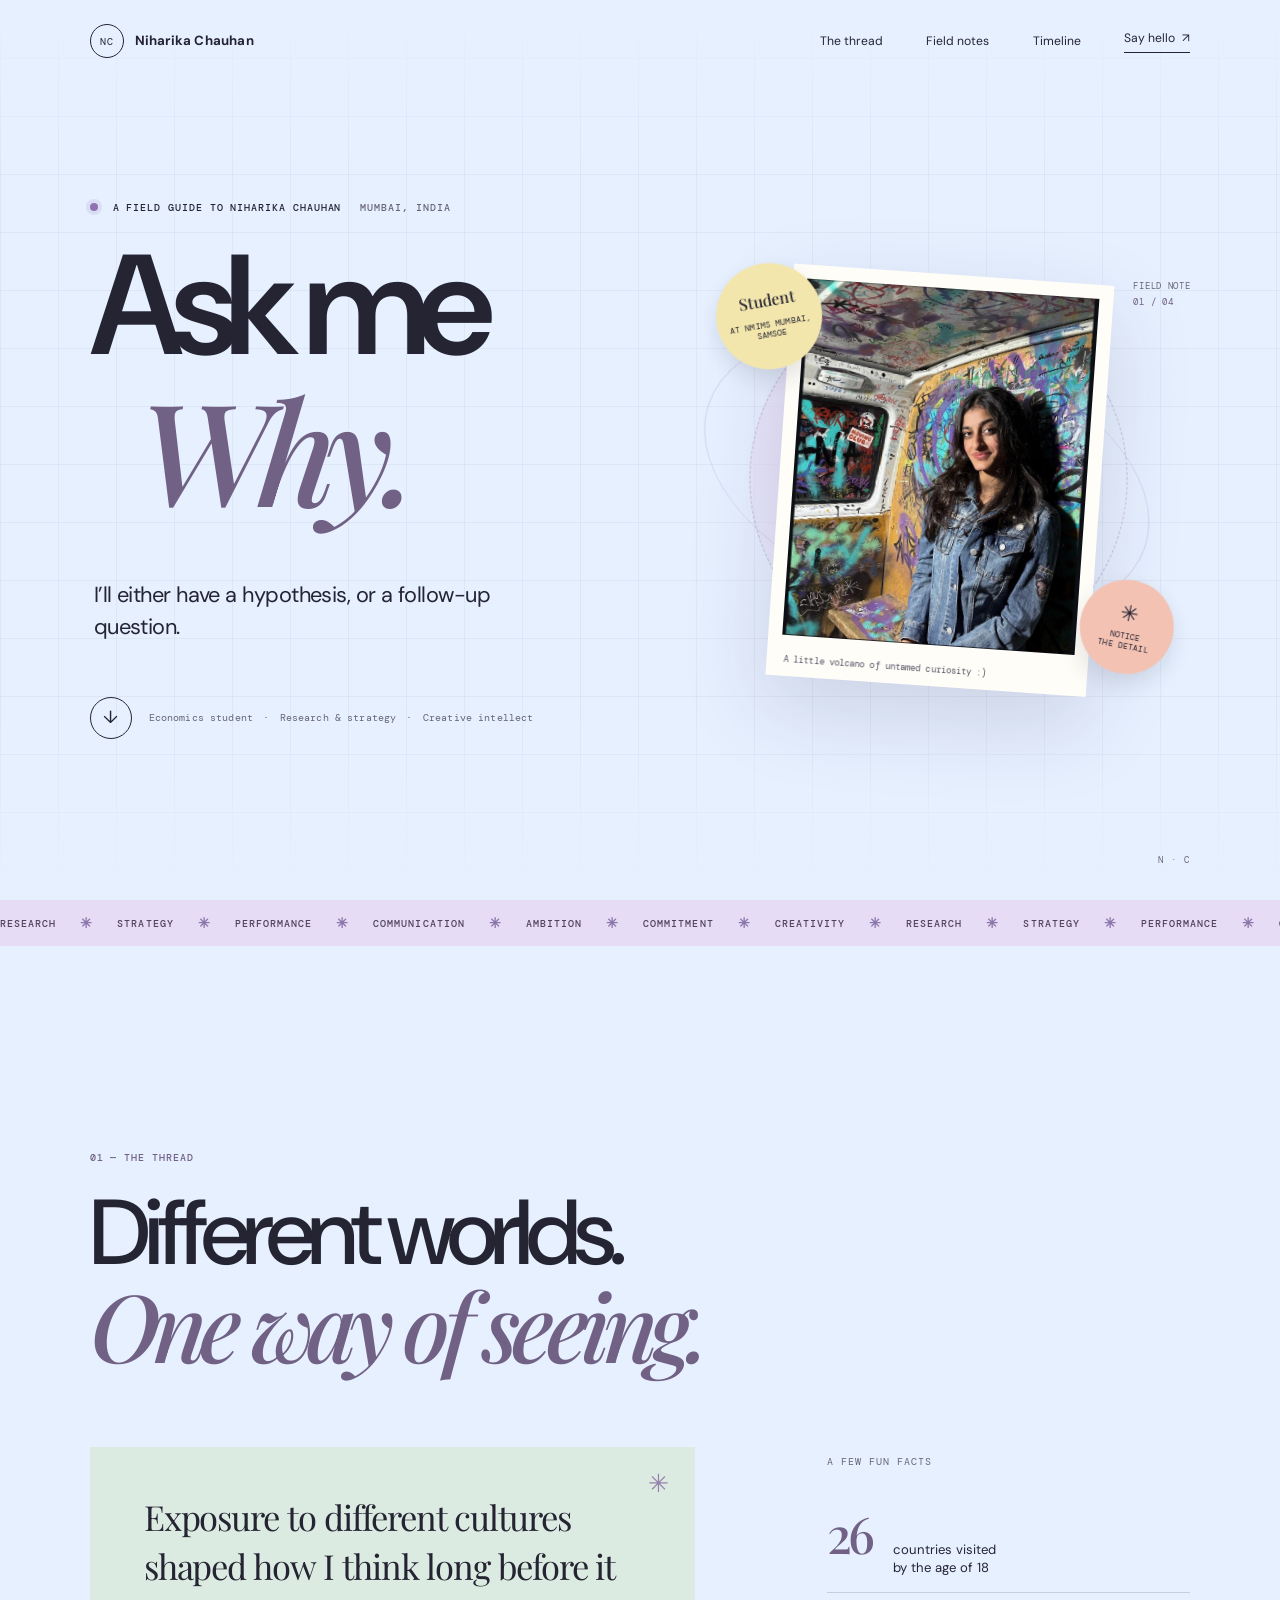
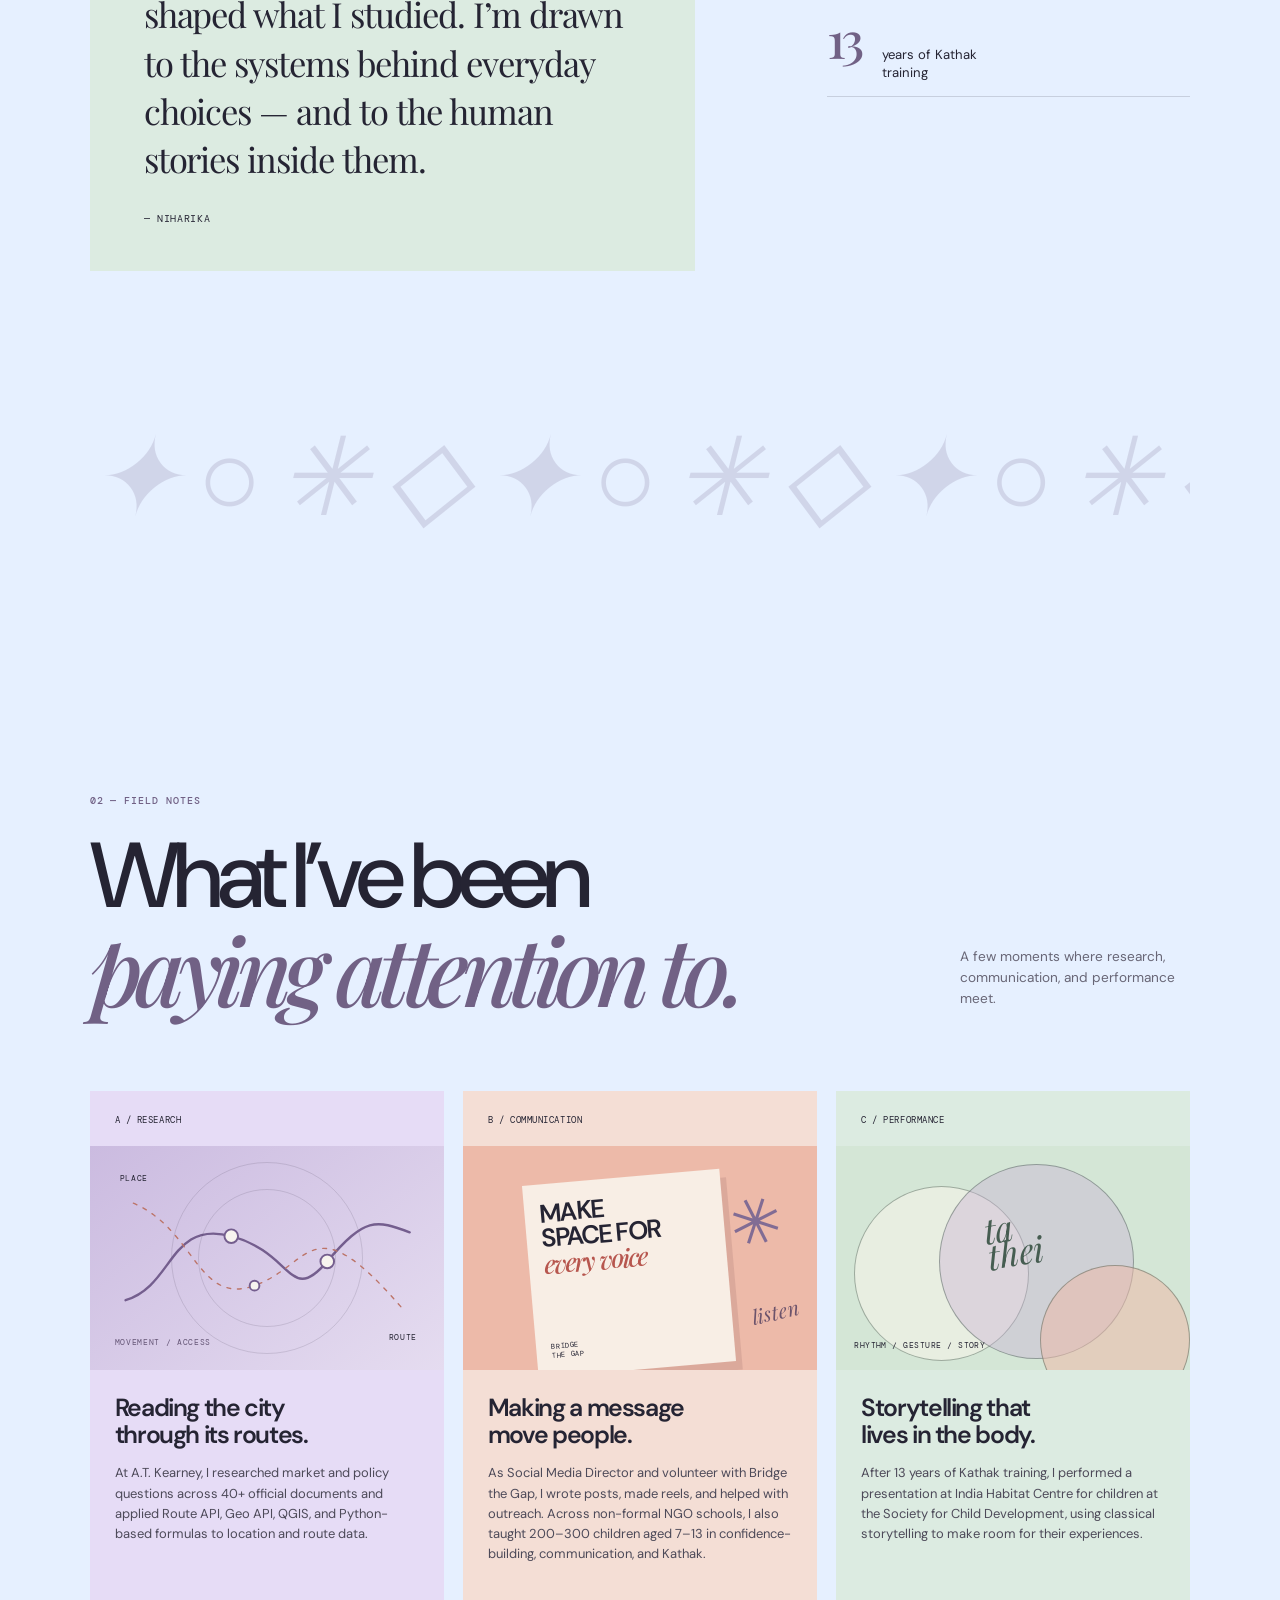
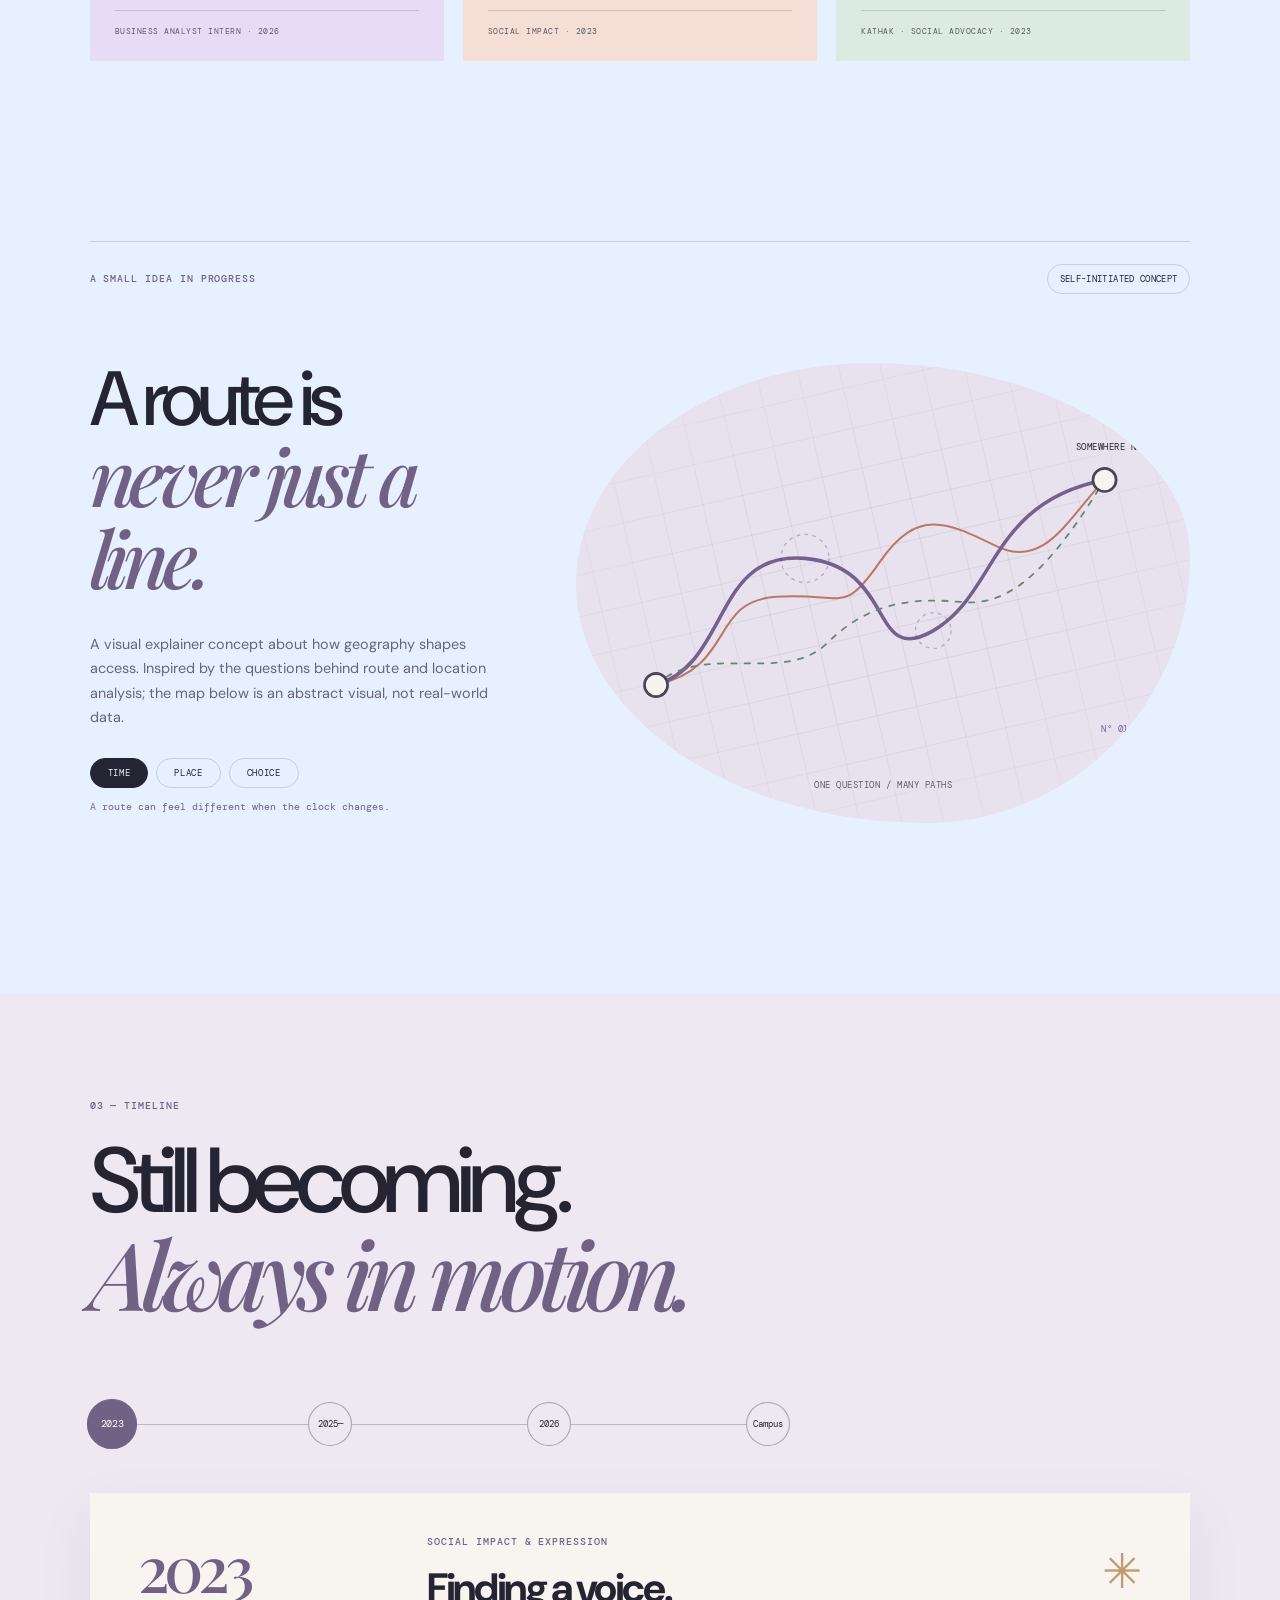
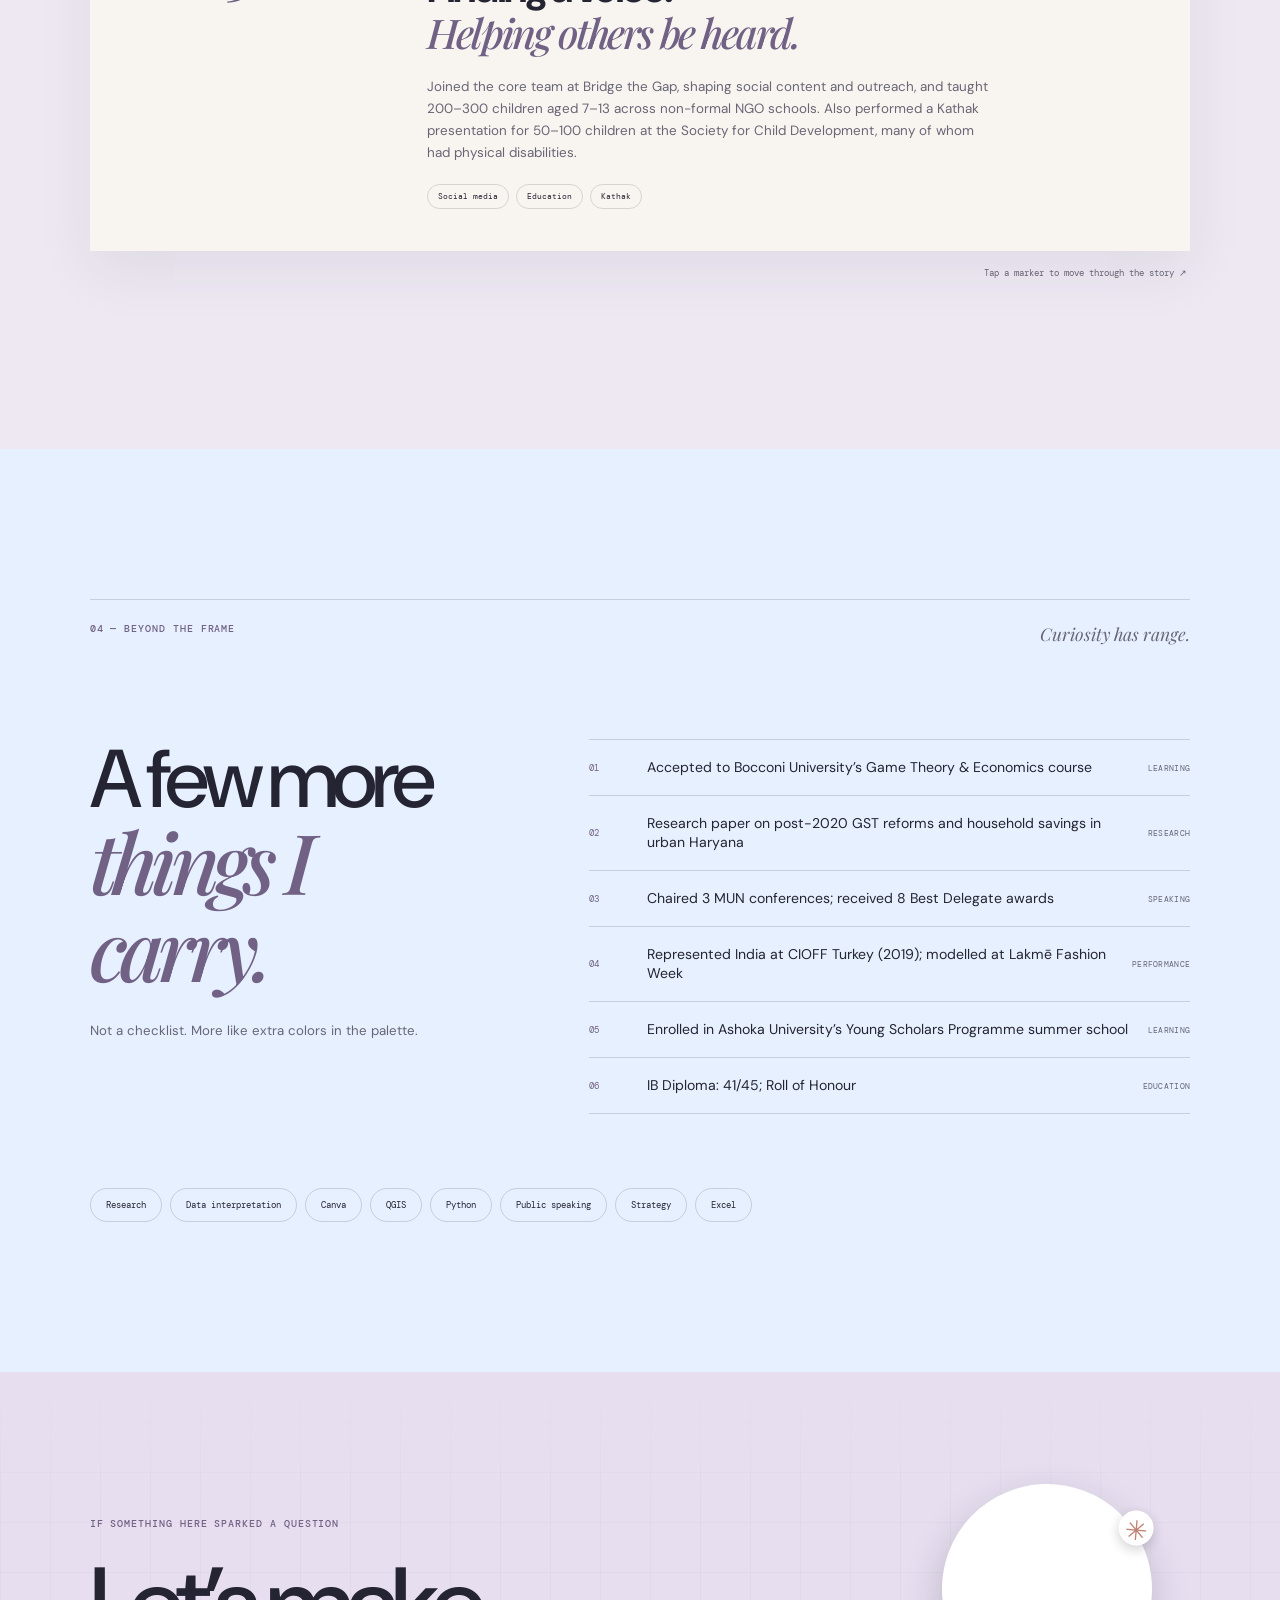
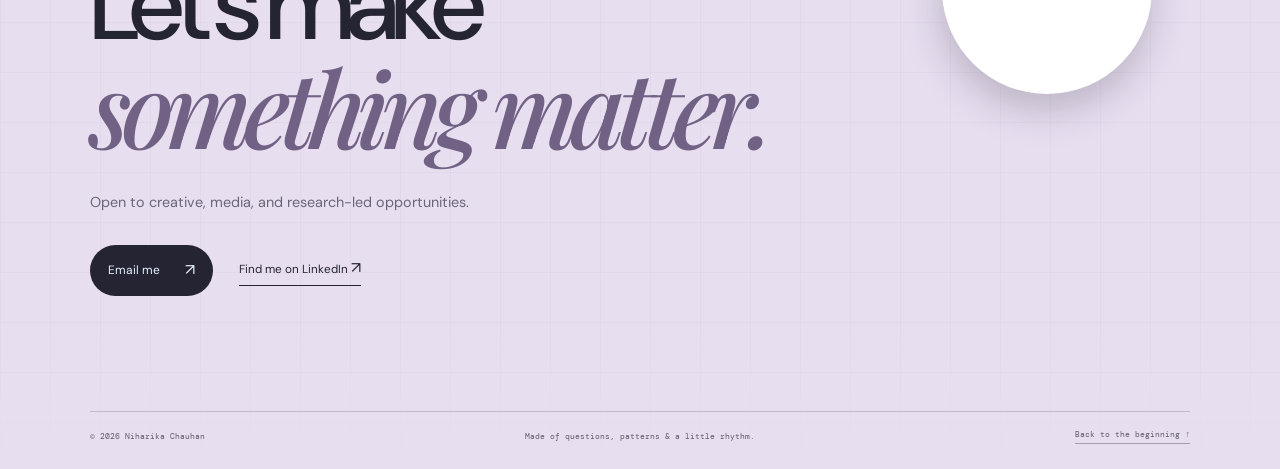
==== commit e0fcc448: "Add contact portrait and remove language entries" ====
--- a/index.html
+++ b/index.html
@@ -1 +1 @@
-<!doctype html><html lang="en"><head><meta charset="utf-8"><meta name="viewport" content="width=device-width, initial-scale=1"><meta name="theme-color" content="#f7f4ef"><meta name="description" content="Niharika Chauhan — economics student, researcher, storyteller, and Kathak dancer in Mumbai."><meta property="og:title" content="Niharika Chauhan — Ask Me Why"><meta property="og:description" content="A personal field guide to the questions, people, and ideas that shape Niharika's work."><meta property="og:type" content="website"><title>Niharika Chauhan — Ask Me Why</title><link rel="icon" href="assets/monogram.svg" type="image/svg+xml"><link rel="preload" as="image" href="IMG_5118.jpg"><link rel="stylesheet" href="styles.css"><script defer src="script.js"></script></head><body><div class="progress-track" aria-hidden="true"><span id="progress"></span></div><header class="site-header"><a class="brand" href="#top" aria-label="Niharika Chauhan, home"><span class="brand-mark">NC</span><span>Niharika Chauhan</span></a><nav class="main-nav" aria-label="Main navigation"><a href="#thread">The thread</a><a href="#fieldnotes">Field notes</a><a href="#timeline">Timeline</a><a href="#hello">Say hello <span aria-hidden="true">↗</span></a></nav><button class="menu-toggle" type="button" aria-label="Open navigation" aria-expanded="false"><span></span><span></span></button></header><main id="top"><section class="hero section-wrap" aria-labelledby="hero-title"><div class="hero-grid" aria-hidden="true"></div><div class="hero-copy"><p class="eyebrow"><span class="eyebrow-dot"></span> A field guide to Niharika Chauhan <span class="eyebrow-city">Mumbai, India</span></p><h1 id="hero-title"><span class="hero-line"><span class="kinetic" data-kinetic aria-hidden="true">Ask me</span><span class="sr-only">Ask me</span></span><span class="hero-line hero-line-offset"> <em>Why.</em></span></h1><p class="hero-deck">I’ll either have a hypothesis, or a follow-up question.</p><div class="hero-bottomline"><a class="round-link" href="#thread" aria-label="Scroll to the story"><span>↓</span></a><p>Economics student <span>·</span> Research &amp; strategy <span>·</span> Creative intellect</p></div></div><div class="hero-art"><div class="art-orbit orbit-one parallax" data-depth="0.08"></div><div class="art-orbit orbit-two parallax" data-depth="-0.05"></div><div class="portrait-mat parallax" data-depth="0.12"><div class="portrait-image"><img src="IMG_5118.jpg" alt="Niharika Chauhan in front of a historic tower" fetchpriority="high"></div><span class="portrait-caption">A little volcano of untamed curiosity :)</span></div><div class="sticker sticker-top parallax" data-depth="-0.14"><span>Student</span><small>at NMIMS Mumbai,<br>SAMSOE</small></div><div class="sticker sticker-side parallax" data-depth="0.18"><span>✳</span><small>notice<br>the detail</small></div><div class="art-note">FIELD NOTE<br><span>01 / 04</span></div></div><div class="hero-stamp" aria-hidden="true">N · C</div></section><div class="ticker" aria-label="Research, strategy, performance, communication, ambition, commitment, creativity"><div class="ticker-track"><span>Research <b>✳</b> Strategy <b>✳</b> Performance <b>✳</b> Communication <b>✳</b> Ambition <b>✳</b> Commitment <b>✳</b> Creativity <b>✳</b></span><span aria-hidden="true">Research <b>✳</b> Strategy <b>✳</b> Performance <b>✳</b> Communication <b>✳</b> Curiosity <b>✳</b></span></div></div><section class="thread section-wrap" id="thread" aria-labelledby="thread-title"><div class="section-heading reveal"><p class="eyebrow">01 — The thread</p><h2 id="thread-title">Different worlds.<br><em>One way of seeing.</em></h2></div><div class="thread-content"><div class="thread-note reveal"><span class="handdrawn-star" aria-hidden="true">✳</span><p>Exposure to different cultures shaped how I think long before it shaped what I studied. I’m drawn to the systems behind everyday choices — and to the human stories inside them.</p><span class="note-signature">— Niharika</span></div><div class="thread-aside reveal"><p class="aside-label">A few fun facts</p><div class="coordinate"><strong>26</strong><span>countries visited<br>by the age of 18</span></div><div class="coordinate"><strong>13</strong><span>years of Kathak<br>training</span></div><div class="coordinate"><strong>3</strong><span>languages: English,<br>Hindi &amp; Spanish</span></div></div></div><div class="thread-marquee" aria-hidden="true"><span>✦  ○  ✳  ◇  ✦  ○  ✳  ◇  ✦  ○  ✳  ◇</span></div></section><section class="fieldnotes section-wrap" id="fieldnotes" aria-labelledby="fieldnotes-title"><div class="section-heading section-heading-split reveal"><div><p class="eyebrow">02 — Field notes</p><h2 id="fieldnotes-title">What I’ve been<br><em>side-hustling towards.</em></h2></div><p class="heading-aside">I’ve never wanted to pick just one aspect of myself. So I didn’t.</p></div><div class="notes-grid"><article class="note-card note-card-lilac reveal"><div class="note-index">A / Research</div><div class="note-illustration research-illustration" aria-hidden="true"><span class="map-label map-label-one">place</span><span class="map-label map-label-two">route</span><svg viewBox="0 0 320 175" role="presentation"><path d="M14 131 C64 116 59 48 123 65 S183 137 222 91 S272 48 307 61"/><path d="M22 31 C86 58 88 137 147 116 S205 30 299 139"/><circle cx="123" cy="65" r="7"/><circle cx="222" cy="91" r="7"/><circle cx="147" cy="116" r="5"/></svg><span class="illustration-tag">movement / access</span></div><h3>Reading the city<br>through its routes.</h3><p>At A.T. Kearney, I researched market and policy questions across 40+ official documents and applied Route API, Geo API, QGIS, and excel formulas and documentation to official data, experiencing true consultancy for a month.</p><span class="card-foot">Business Analyst Intern · 2026</span></article><article class="note-card note-card-peach reveal"><div class="note-index">B / Communication </div><div class="note-illustration social-illustration" aria-hidden="true"><div class="social-poster"><span>make<br>space for<br><i>every voice</i></span><b>BRIDGE<br>THE GAP</b></div><span class="collage-flower">✳</span><span class="cutout-word">listen</span></div><h3>Giving back<br>to the community.</h3><p>As Social Media Director and volunteer with Bridge the Gap, I wrote posts, made reels, and helped with outreach. Across non-formal NGO schools, I also taught 200–300 children aged 7–13 in confidence-building, communication, and Kathak.</p><span class="card-foot">Social impact · 2023</span></article><article class="note-card note-card-mint reveal"><div class="note-index">C / Performance</div><div class="note-illustration rhythm-illustration" aria-hidden="true"><span class="rhythm-circle circle-a"></span><span class="rhythm-circle circle-b"></span><span class="rhythm-circle circle-c"></span><span class="rhythm-word">ta<br>thei</span><span class="rhythm-caption">rhythm / gesture / story</span></div><h3>Storytelling that<br>lives in the body.</h3><p>After 13 years of Kathak training, I performed a artistic piece as a devtee of Lord Ganesha at India Habitat Centre for children at the Society for Child Development, using classical storytelling to make their special abilities feel loved and accepted.</p><span class="card-foot">Kathak · Social advocacy · 2023</span></article></div></section><section class="concept section-wrap" id="concept" aria-labelledby="concept-title"><div class="concept-label reveal"><span class="eyebrow">A small idea in progress</span><span class="concept-badge">Self-initiated concept</span></div><div class="concept-layout"><div class="concept-copy reveal"><h2 id="concept-title">A route is<br><em>never just a line.</em></h2><p>A visual explainer concept about how geography shapes access. Inspired by the questions behind route and location analysis; the map below is an abstract visual, not real-world data.</p><div class="concept-controls" role="group" aria-label="Change the concept lens"><button class="lens-button is-active" type="button" data-lens="time" aria-pressed="true">Time</button><button class="lens-button" type="button" data-lens="place" aria-pressed="false">Place</button><button class="lens-button" type="button" data-lens="choice" aria-pressed="false">Choice</button></div><p class="lens-caption" id="lens-caption" aria-live="polite">A route can feel different when the clock changes.</p></div><div class="concept-map reveal" data-map-lens="time"><div class="map-grid" aria-hidden="true"></div><span class="map-key map-key-a">home</span><span class="map-key map-key-b">somewhere new</span><svg class="route-map" viewBox="0 0 620 420" role="img" aria-label="Abstract map showing several possible routes between two points"><path class="route route-soft" d="M55 319 C145 299 114 225 190 220 S264 242 306 181 S381 136 436 163 S516 133 558 89"/><path class="route route-main" d="M55 319 C138 294 119 168 222 177 S294 300 366 258 S429 114 558 89"/><path class="route route-dash" d="M55 319 C107 270 200 319 247 272 S345 221 398 226 S496 191 558 89"/><circle class="map-point point-start" cx="55" cy="319" r="13"/><circle class="map-point point-end" cx="558" cy="89" r="13"/><circle class="map-orbit" cx="222" cy="177" r="27"/><circle class="map-orbit" cx="366" cy="258" r="20"/></svg><span class="map-caption">one question / many paths</span><span class="map-mark">N° 01</span></div></div></section><section class="timeline-section section-wrap" id="timeline" aria-labelledby="timeline-title"><div class="section-heading reveal"><p class="eyebrow">03 — Timeline</p><h2 id="timeline-title">Still becoming.<br><em>Always in motion.</em></h2></div><div class="timeline-ui reveal"><div class="timeline-tabs" role="tablist" aria-label="Explore Niharika's timeline"><button class="timeline-tab is-active" id="tab-2023" role="tab" type="button" aria-selected="true" aria-controls="timeline-panel" data-event="2023">2023</button><button class="timeline-tab" id="tab-2025" role="tab" type="button" aria-selected="false" aria-controls="timeline-panel" data-event="2025">2025—</button><button class="timeline-tab" id="tab-2026" role="tab" type="button" aria-selected="false" aria-controls="timeline-panel" data-event="2026">2026</button><button class="timeline-tab" id="tab-campus" role="tab" type="button" aria-selected="false" aria-controls="timeline-panel" data-event="campus">Campus</button><span class="timeline-track" aria-hidden="true"><i id="timeline-marker"></i></span></div><article class="timeline-panel" id="timeline-panel" role="tabpanel" aria-labelledby="tab-2023" tabindex="0"><div class="timeline-year" id="timeline-year">2023</div><div class="timeline-details"><p class="eyebrow" id="timeline-kicker">Social impact &amp; expression</p><h3 id="timeline-heading">Finding a voice.<br><em>Helping others be heard.</em></h3><p id="timeline-description">Joined the core team at Bridge the Gap, shaping social content and outreach, and taught 200–300 children aged 7–13 across non-formal NGO schools. Also performed a Kathak presentation for 50–100 children at the Society for Child Development, many of whom had physical disabilities.</p><div class="timeline-tags" id="timeline-tags"><span>Social media</span><span>Education</span><span>Kathak</span></div></div><span class="timeline-doodle" aria-hidden="true">✳</span></article></div><p class="timeline-hint">Tap a marker to move through the story <span aria-hidden="true">↗</span></p></section><section class="beyond section-wrap" aria-labelledby="beyond-title"><div class="beyond-top reveal"><p class="eyebrow">04 — Beyond the frame</p><span>Curiosity has range.</span></div><div class="beyond-grid"><div class="beyond-title reveal"><h2 id="beyond-title">A few more<br><em>things I carry.</em></h2><p>Not a checklist. More like extra colors in the palette.</p></div><div class="beyond-list reveal"><div class="beyond-row"><span>01</span><p>Accepted to Bocconi University’s Game Theory &amp; Economics course</p><b>Learning</b></div><div class="beyond-row"><span>02</span><p>Research paper on post-2020 GST reforms and household savings in urban Haryana</p><b>Research</b></div><div class="beyond-row"><span>03</span><p>Chaired 3 MUN conferences; received 8 Best Delegate awards</p><b>Speaking</b></div><div class="beyond-row"><span>04</span><p>Represented India at CIOFF Turkey (2019); modelled at Lakmē Fashion Week</p><b>Performance</b></div><div class="beyond-row"><span>05</span><p>Enrolled in Ashoka University’s Young Scholars Programme summer school</p><b>Learning</b></div><div class="beyond-row"><span>06</span><p>IB Diploma: 41/45; Roll of Honour</p><b>Education</b></div><div class="beyond-row"><span>07</span><p>English and Hindi (fluent); Spanish (intermediate)</p><b>Languages</b></div></div></div><div class="skills-ribbon reveal"><span>Research</span><span>Data interpretation</span><span>Canva</span><span>QGIS</span><span>Python</span><span>Public speaking</span><span>Strategy</span><span>Excel</span></div></section><section class="contact section-wrap" id="hello" aria-labelledby="contact-title"><div class="contact-grid" aria-hidden="true"></div><div class="contact-inner reveal"><p class="eyebrow">If something here sparked a question</p><h2 id="contact-title">Let’s make<br><em>something matter.</em></h2><p class="contact-deck">Open to creative, media, and research-led opportunities.</p><div class="contact-links"><a class="contact-button" href="mailto:niharikachauhan07@gmail.com">Email me <span>↗</span></a><a class="linkedin-link" href="https://www.linkedin.com/in/niharika2007" target="_blank" rel="noreferrer">Find me on LinkedIn <span>↗</span></a></div></div><div class="contact-orbit" aria-hidden="true"><span>hello</span><i>✳</i></div><footer class="site-footer"><span>© <span id="year">2026</span> Niharika Chauhan</span><span>Made of questions, patterns &amp; a little rhythm.</span><a href="#top">Back to the beginning ↑</a></footer></section></main></body></html>
+<!doctype html><html lang="en"><head><meta charset="utf-8"><meta name="viewport" content="width=device-width, initial-scale=1"><meta name="theme-color" content="#f7f4ef"><meta name="description" content="Niharika Chauhan — economics student, researcher, storyteller, and Kathak dancer in Mumbai."><meta property="og:title" content="Niharika Chauhan — Ask Me Why"><meta property="og:description" content="A personal field guide to the questions, people, and ideas that shape Niharika's work."><meta property="og:type" content="website"><title>Niharika Chauhan — Ask Me Why</title><link rel="icon" href="assets/monogram.svg" type="image/svg+xml"><link rel="preload" as="image" href="IMG_5118.jpg"><link rel="stylesheet" href="styles.css"><link rel="stylesheet" href="contact-photo.css"><script defer src="script.js"></script></head><body><div class="progress-track" aria-hidden="true"><span id="progress"></span></div><header class="site-header"><a class="brand" href="#top" aria-label="Niharika Chauhan, home"><span class="brand-mark">NC</span><span>Niharika Chauhan</span></a><nav class="main-nav" aria-label="Main navigation"><a href="#thread">The thread</a><a href="#fieldnotes">Field notes</a><a href="#timeline">Timeline</a><a href="#hello">Say hello <span aria-hidden="true">↗</span></a></nav><button class="menu-toggle" type="button" aria-label="Open navigation" aria-expanded="false"><span></span><span></span></button></header><main id="top"><section class="hero section-wrap" aria-labelledby="hero-title"><div class="hero-grid" aria-hidden="true"></div><div class="hero-copy"><p class="eyebrow"><span class="eyebrow-dot"></span> A field guide to Niharika Chauhan <span class="eyebrow-city">Mumbai, India</span></p><h1 id="hero-title"><span class="hero-line"><span class="kinetic" data-kinetic aria-hidden="true">Ask me</span><span class="sr-only">Ask me</span></span><span class="hero-line hero-line-offset"> <em>Why.</em></span></h1><p class="hero-deck">I’ll either have a hypothesis, or a follow-up question.</p><div class="hero-bottomline"><a class="round-link" href="#thread" aria-label="Scroll to the story"><span>↓</span></a><p>Economics student <span>·</span> Research &amp; strategy <span>·</span> Creative intellect</p></div></div><div class="hero-art"><div class="art-orbit orbit-one parallax" data-depth="0.08"></div><div class="art-orbit orbit-two parallax" data-depth="-0.05"></div><div class="portrait-mat parallax" data-depth="0.12"><div class="portrait-image"><img src="IMG_5118.jpg" alt="Niharika Chauhan in front of a historic tower" fetchpriority="high"></div><span class="portrait-caption">A little volcano of untamed curiosity :)</span></div><div class="sticker sticker-top parallax" data-depth="-0.14"><span>Student</span><small>at NMIMS Mumbai,<br>SAMSOE</small></div><div class="sticker sticker-side parallax" data-depth="0.18"><span>✳</span><small>notice<br>the detail</small></div><div class="art-note">FIELD NOTE<br><span>01 / 04</span></div></div><div class="hero-stamp" aria-hidden="true">N · C</div></section><div class="ticker" aria-label="Research, strategy, performance, communication, ambition, commitment, creativity"><div class="ticker-track"><span>Research <b>✳</b> Strategy <b>✳</b> Performance <b>✳</b> Communication <b>✳</b> Ambition <b>✳</b> Commitment <b>✳</b> Creativity <b>✳</b></span><span aria-hidden="true">Research <b>✳</b> Strategy <b>✳</b> Performance <b>✳</b> Communication <b>✳</b> Curiosity <b>✳</b></span></div></div><section class="thread section-wrap" id="thread" aria-labelledby="thread-title"><div class="section-heading reveal"><p class="eyebrow">01 — The thread</p><h2 id="thread-title">Different worlds.<br><em>One way of seeing.</em></h2></div><div class="thread-content"><div class="thread-note reveal"><span class="handdrawn-star" aria-hidden="true">✳</span><p>Exposure to different cultures shaped how I think long before it shaped what I studied. I’m drawn to the systems behind everyday choices — and to the human stories inside them.</p><span class="note-signature">— Niharika</span></div><div class="thread-aside reveal"><p class="aside-label">A few fun facts</p><div class="coordinate"><strong>26</strong><span>countries visited<br>by the age of 18</span></div><div class="coordinate"><strong>13</strong><span>years of Kathak<br>training</span></div></div></div><div class="thread-marquee" aria-hidden="true"><span>✦  ○  ✳  ◇  ✦  ○  ✳  ◇  ✦  ○  ✳  ◇</span></div></section><section class="fieldnotes section-wrap" id="fieldnotes" aria-labelledby="fieldnotes-title"><div class="section-heading section-heading-split reveal"><div><p class="eyebrow">02 — Field notes</p><h2 id="fieldnotes-title">What I’ve been<br><em>paying attention to.</em></h2></div><p class="heading-aside">A few moments where research, communication, and performance meet.</p></div><div class="notes-grid"><article class="note-card note-card-lilac reveal"><div class="note-index">A / Research</div><div class="note-illustration research-illustration" aria-hidden="true"><span class="map-label map-label-one">place</span><span class="map-label map-label-two">route</span><svg viewBox="0 0 320 175" role="presentation"><path d="M14 131 C64 116 59 48 123 65 S183 137 222 91 S272 48 307 61"/><path d="M22 31 C86 58 88 137 147 116 S205 30 299 139"/><circle cx="123" cy="65" r="7"/><circle cx="222" cy="91" r="7"/><circle cx="147" cy="116" r="5"/></svg><span class="illustration-tag">movement / access</span></div><h3>Reading the city<br>through its routes.</h3><p>At A.T. Kearney, I researched market and policy questions across 40+ official documents and applied Route API, Geo API, QGIS, and Python-based formulas to location and route data.</p><span class="card-foot">Business Analyst Intern · 2026</span></article><article class="note-card note-card-peach reveal"><div class="note-index">B / Communication</div><div class="note-illustration social-illustration" aria-hidden="true"><div class="social-poster"><span>make<br>space for<br><i>every voice</i></span><b>BRIDGE<br>THE GAP</b></div><span class="collage-flower">✳</span><span class="cutout-word">listen</span></div><h3>Making a message<br>move people.</h3><p>As Social Media Director and volunteer with Bridge the Gap, I wrote posts, made reels, and helped with outreach. Across non-formal NGO schools, I also taught 200–300 children aged 7–13 in confidence-building, communication, and Kathak.</p><span class="card-foot">Social impact · 2023</span></article><article class="note-card note-card-mint reveal"><div class="note-index">C / Performance</div><div class="note-illustration rhythm-illustration" aria-hidden="true"><span class="rhythm-circle circle-a"></span><span class="rhythm-circle circle-b"></span><span class="rhythm-circle circle-c"></span><span class="rhythm-word">ta<br>thei</span><span class="rhythm-caption">rhythm / gesture / story</span></div><h3>Storytelling that<br>lives in the body.</h3><p>After 13 years of Kathak training, I performed a presentation at India Habitat Centre for children at the Society for Child Development, using classical storytelling to make room for their experiences.</p><span class="card-foot">Kathak · Social advocacy · 2023</span></article></div></section><section class="concept section-wrap" id="concept" aria-labelledby="concept-title"><div class="concept-label reveal"><span class="eyebrow">A small idea in progress</span><span class="concept-badge">Self-initiated concept</span></div><div class="concept-layout"><div class="concept-copy reveal"><h2 id="concept-title">A route is<br><em>never just a line.</em></h2><p>A visual explainer concept about how geography shapes access. Inspired by the questions behind route and location analysis; the map below is an abstract visual, not real-world data.</p><div class="concept-controls" role="group" aria-label="Change the concept lens"><button class="lens-button is-active" type="button" data-lens="time" aria-pressed="true">Time</button><button class="lens-button" type="button" data-lens="place" aria-pressed="false">Place</button><button class="lens-button" type="button" data-lens="choice" aria-pressed="false">Choice</button></div><p class="lens-caption" id="lens-caption" aria-live="polite">A route can feel different when the clock changes.</p></div><div class="concept-map reveal" data-map-lens="time"><div class="map-grid" aria-hidden="true"></div><span class="map-key map-key-a">home</span><span class="map-key map-key-b">somewhere new</span><svg class="route-map" viewBox="0 0 620 420" role="img" aria-label="Abstract map showing several possible routes between two points"><path class="route route-soft" d="M55 319 C145 299 114 225 190 220 S264 242 306 181 S381 136 436 163 S516 133 558 89"/><path class="route route-main" d="M55 319 C138 294 119 168 222 177 S294 300 366 258 S429 114 558 89"/><path class="route route-dash" d="M55 319 C107 270 200 319 247 272 S345 221 398 226 S496 191 558 89"/><circle class="map-point point-start" cx="55" cy="319" r="13"/><circle class="map-point point-end" cx="558" cy="89" r="13"/><circle class="map-orbit" cx="222" cy="177" r="27"/><circle class="map-orbit" cx="366" cy="258" r="20"/></svg><span class="map-caption">one question / many paths</span><span class="map-mark">N° 01</span></div></div></section><section class="timeline-section section-wrap" id="timeline" aria-labelledby="timeline-title"><div class="section-heading reveal"><p class="eyebrow">03 — Timeline</p><h2 id="timeline-title">Still becoming.<br><em>Always in motion.</em></h2></div><div class="timeline-ui reveal"><div class="timeline-tabs" role="tablist" aria-label="Explore Niharika's timeline"><button class="timeline-tab is-active" id="tab-2023" role="tab" type="button" aria-selected="true" aria-controls="timeline-panel" data-event="2023">2023</button><button class="timeline-tab" id="tab-2025" role="tab" type="button" aria-selected="false" aria-controls="timeline-panel" data-event="2025">2025—</button><button class="timeline-tab" id="tab-2026" role="tab" type="button" aria-selected="false" aria-controls="timeline-panel" data-event="2026">2026</button><button class="timeline-tab" id="tab-campus" role="tab" type="button" aria-selected="false" aria-controls="timeline-panel" data-event="campus">Campus</button><span class="timeline-track" aria-hidden="true"><i id="timeline-marker"></i></span></div><article class="timeline-panel" id="timeline-panel" role="tabpanel" aria-labelledby="tab-2023" tabindex="0"><div class="timeline-year" id="timeline-year">2023</div><div class="timeline-details"><p class="eyebrow" id="timeline-kicker">Social impact &amp; expression</p><h3 id="timeline-heading">Finding a voice.<br><em>Helping others be heard.</em></h3><p id="timeline-description">Joined the core team at Bridge the Gap, shaping social content and outreach, and taught 200–300 children aged 7–13 across non-formal NGO schools. Also performed a Kathak presentation for 50–100 children at the Society for Child Development, many of whom had physical disabilities.</p><div class="timeline-tags" id="timeline-tags"><span>Social media</span><span>Education</span><span>Kathak</span></div></div><span class="timeline-doodle" aria-hidden="true">✳</span></article></div><p class="timeline-hint">Tap a marker to move through the story <span aria-hidden="true">↗</span></p></section><section class="beyond section-wrap" aria-labelledby="beyond-title"><div class="beyond-top reveal"><p class="eyebrow">04 — Beyond the frame</p><span>Curiosity has range.</span></div><div class="beyond-grid"><div class="beyond-title reveal"><h2 id="beyond-title">A few more<br><em>things I carry.</em></h2><p>Not a checklist. More like extra colors in the palette.</p></div><div class="beyond-list reveal"><div class="beyond-row"><span>01</span><p>Accepted to Bocconi University’s Game Theory &amp; Economics course</p><b>Learning</b></div><div class="beyond-row"><span>02</span><p>Research paper on post-2020 GST reforms and household savings in urban Haryana</p><b>Research</b></div><div class="beyond-row"><span>03</span><p>Chaired 3 MUN conferences; received 8 Best Delegate awards</p><b>Speaking</b></div><div class="beyond-row"><span>04</span><p>Represented India at CIOFF Turkey (2019); modelled at Lakmē Fashion Week</p><b>Performance</b></div><div class="beyond-row"><span>05</span><p>Enrolled in Ashoka University’s Young Scholars Programme summer school</p><b>Learning</b></div><div class="beyond-row"><span>06</span><p>IB Diploma: 41/45; Roll of Honour</p><b>Education</b></div></div></div><div class="skills-ribbon reveal"><span>Research</span><span>Data interpretation</span><span>Canva</span><span>QGIS</span><span>Python</span><span>Public speaking</span><span>Strategy</span><span>Excel</span></div></section><section class="contact section-wrap" id="hello" aria-labelledby="contact-title"><div class="contact-grid" aria-hidden="true"></div><div class="contact-inner reveal"><p class="eyebrow">If something here sparked a question</p><h2 id="contact-title">Let’s make<br><em>something matter.</em></h2><p class="contact-deck">Open to creative, media, and research-led opportunities.</p><div class="contact-links"><a class="contact-button" href="mailto:niharikachauhan07@gmail.com">Email me <span>↗</span></a><a class="linkedin-link" href="https://www.linkedin.com/in/niharika2007" target="_blank" rel="noreferrer">Find me on LinkedIn <span>↗</span></a></div></div><div class="contact-orbit contact-photo"><img src="IMG_4228.webp" alt="Niharika speaking at a podium in front of a world map." loading="lazy"><i>✳</i></div><footer class="site-footer"><span>© <span id="year">2026</span> Niharika Chauhan</span><span>Made of questions, patterns &amp; a little rhythm.</span><a href="#top">Back to the beginning ↑</a></footer></section></main></body></html>
--- a/contact-photo.css
+++ b/contact-photo.css
@@ -0,0 +1,5 @@
+/* Personal photo in the contact panel; existing section layout stays intact. */
+.contact-photo{border:9px solid #fff;box-shadow:0 16px 38px rgba(35,29,47,.22);background:#fff;opacity:1;transform:rotate(5deg)}
+.contact-photo:before,.contact-photo:after{display:none}
+.contact-photo img{display:block;width:100%;height:100%;object-fit:cover;object-position:50% 48%;border-radius:50%}
+.contact-photo i{right:-5px;top:10px;width:35px;height:35px;border-radius:50%;background:#fff;display:grid;place-items:center;box-shadow:0 4px 12px rgba(35,29,47,.2);z-index:1}
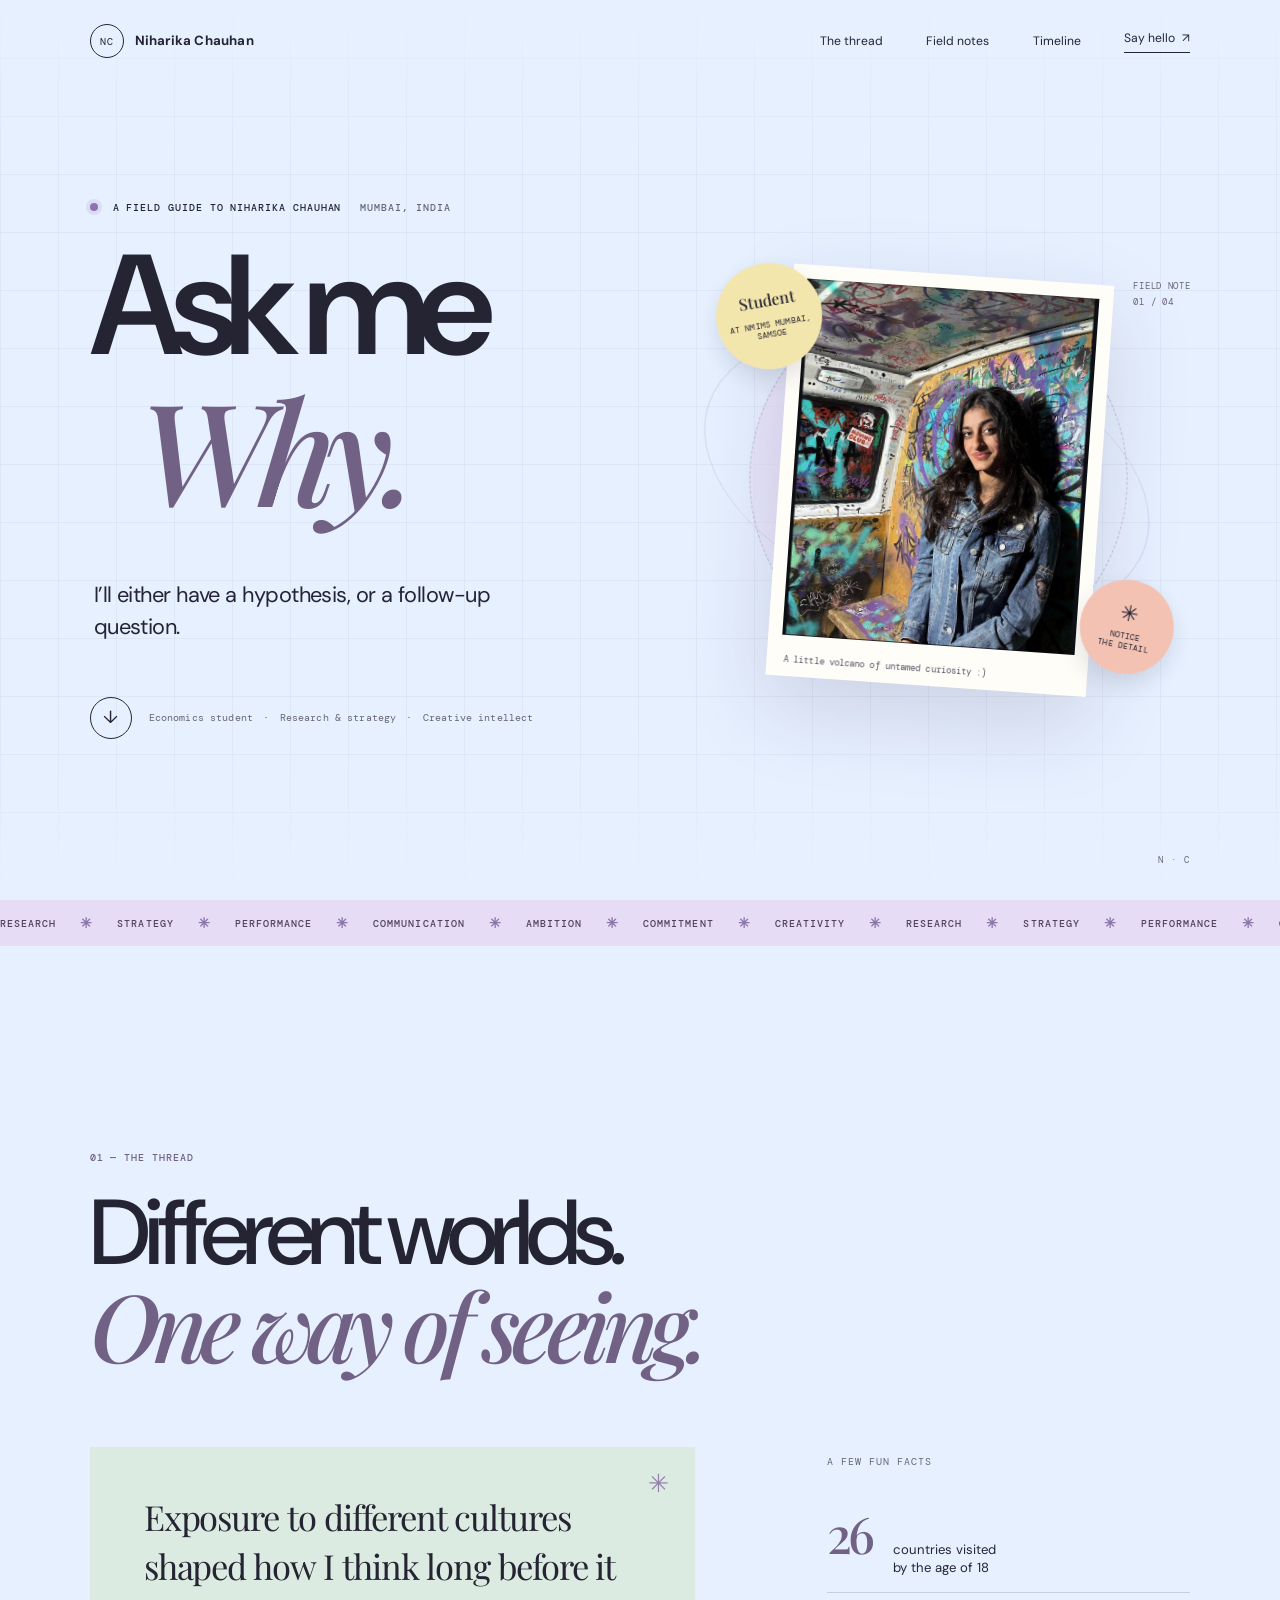
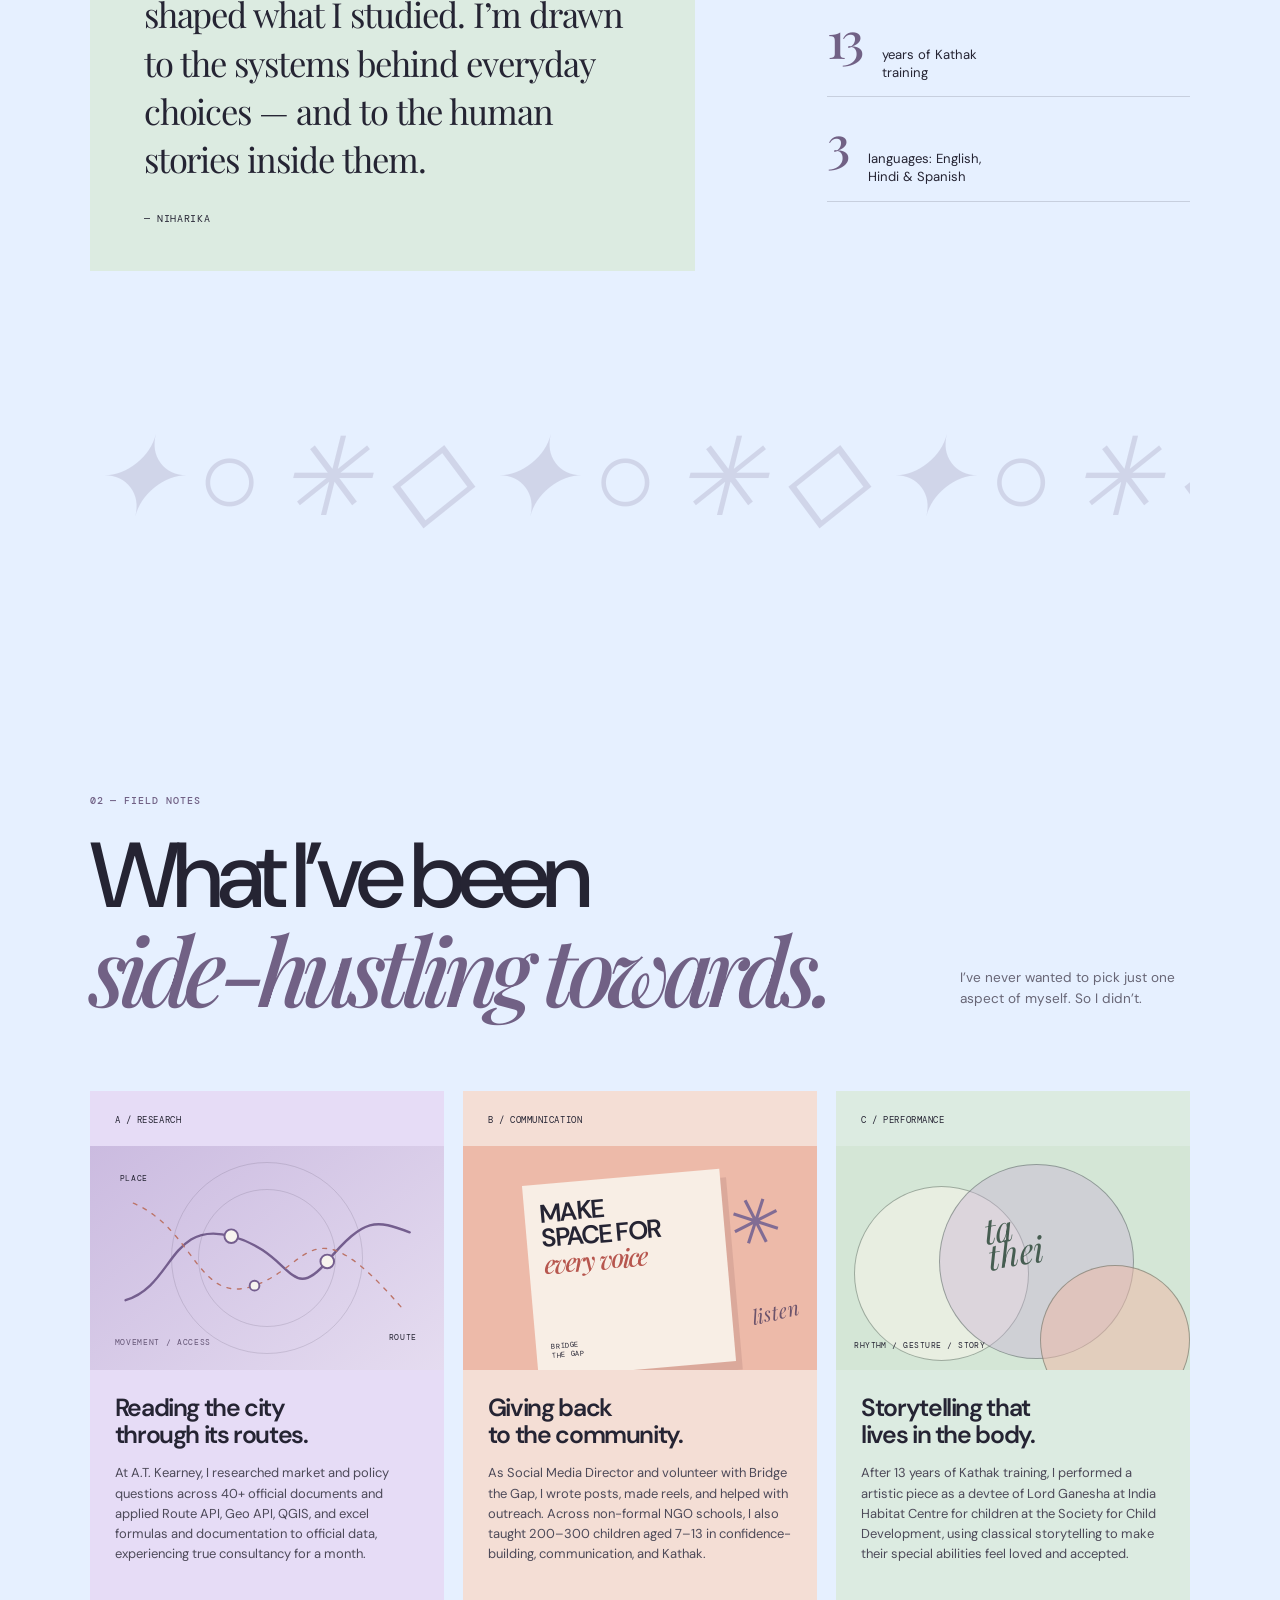
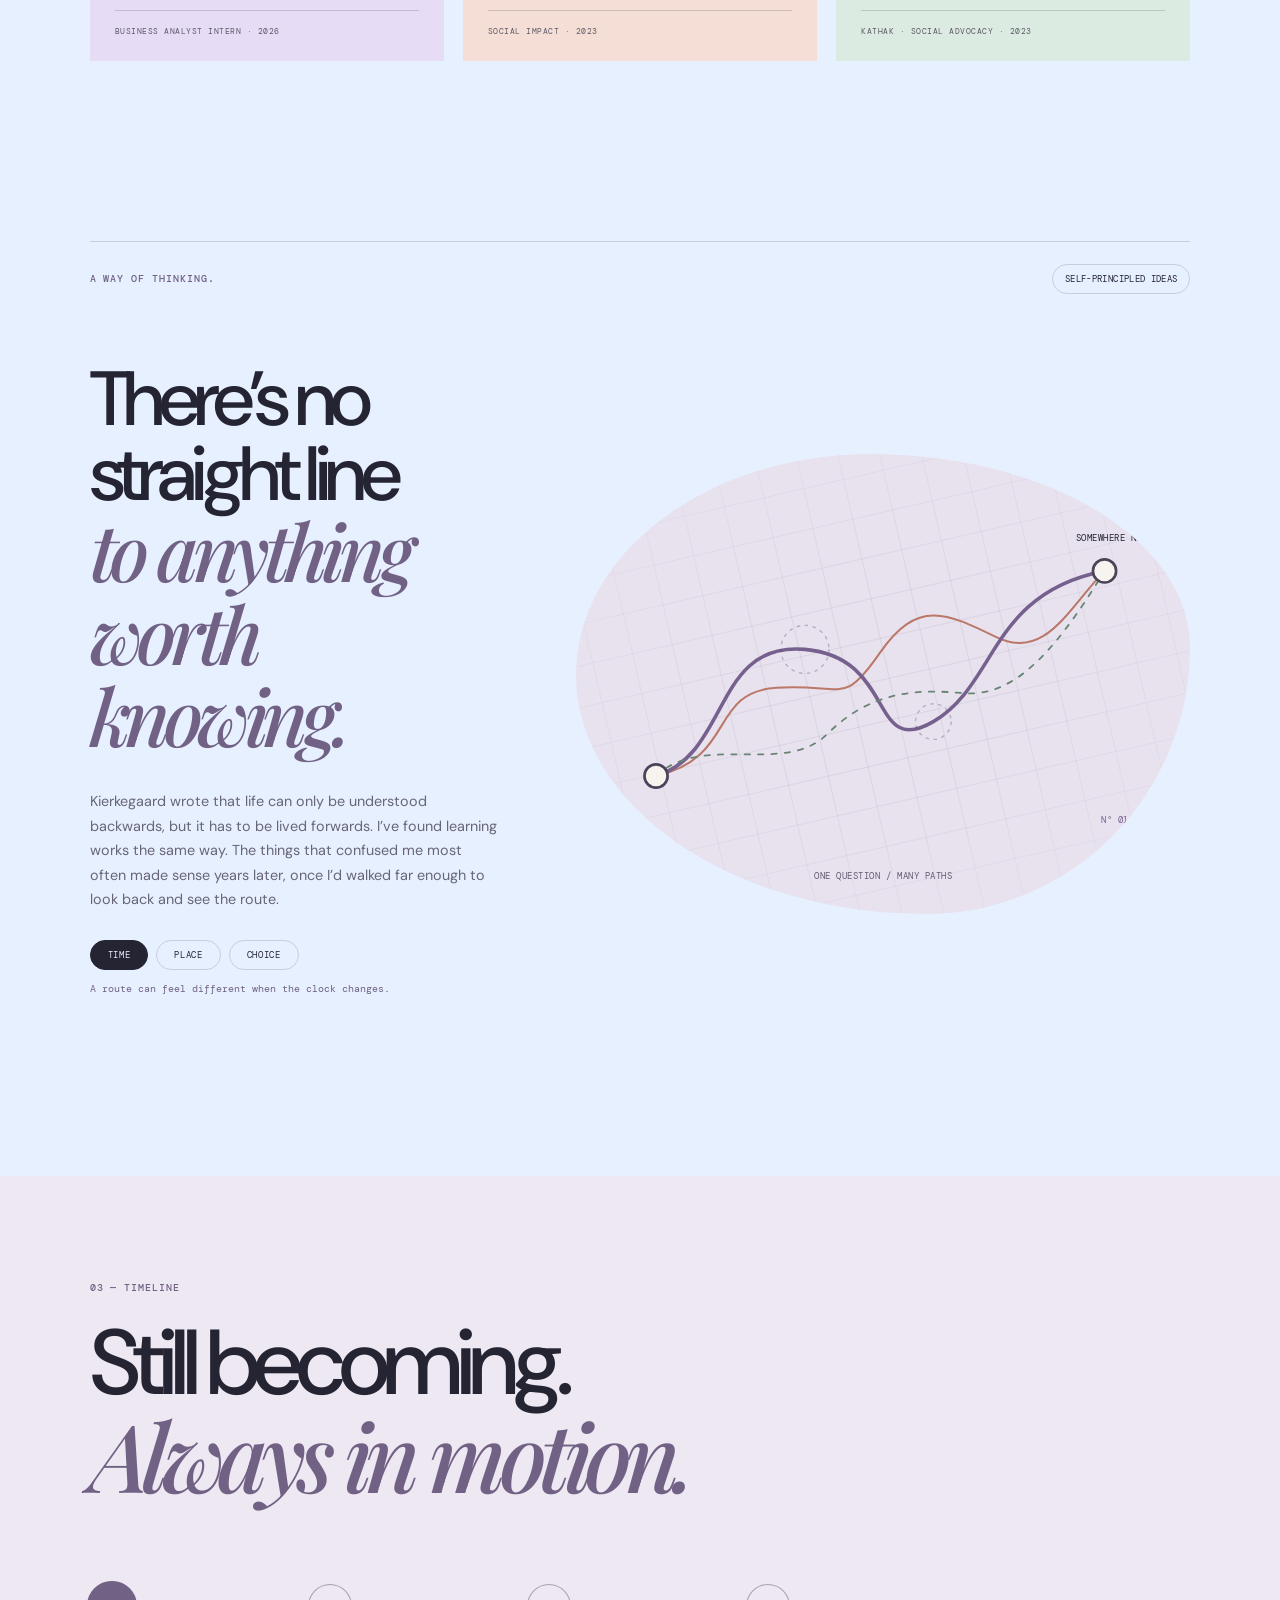
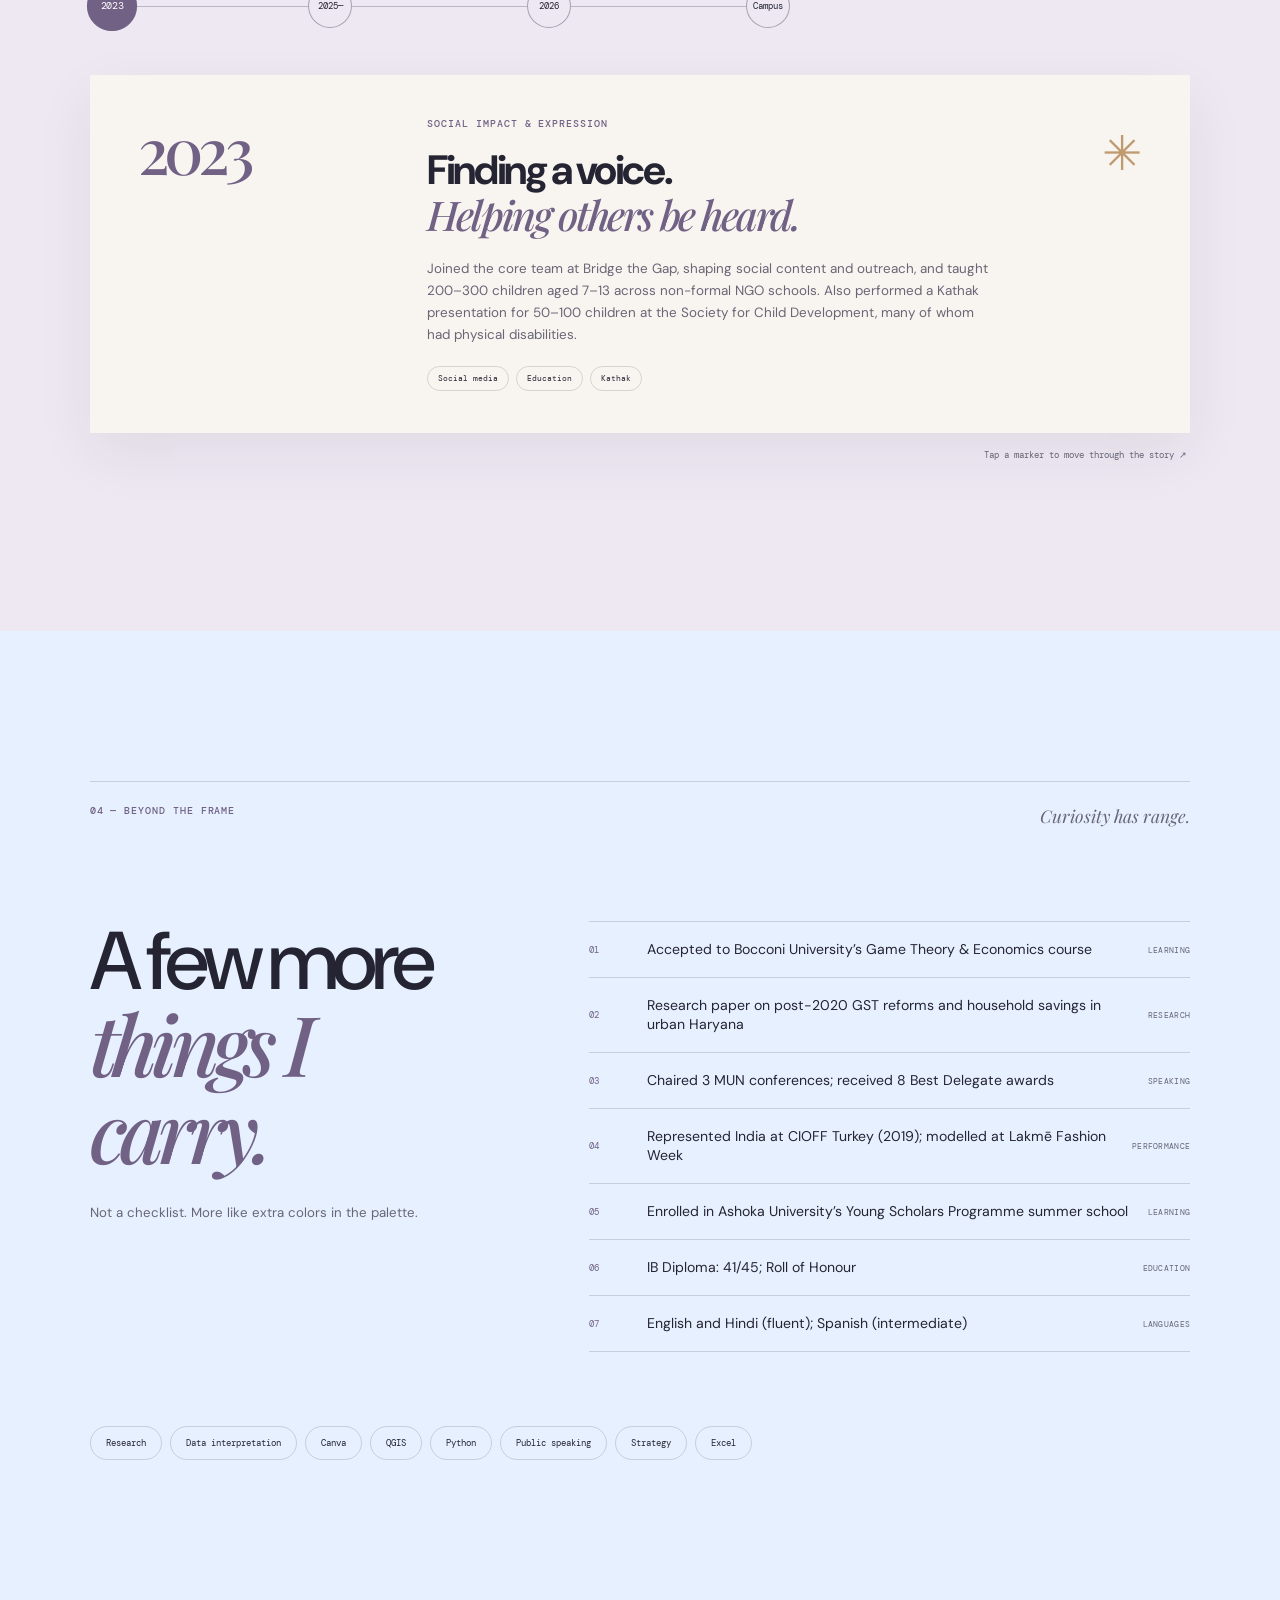
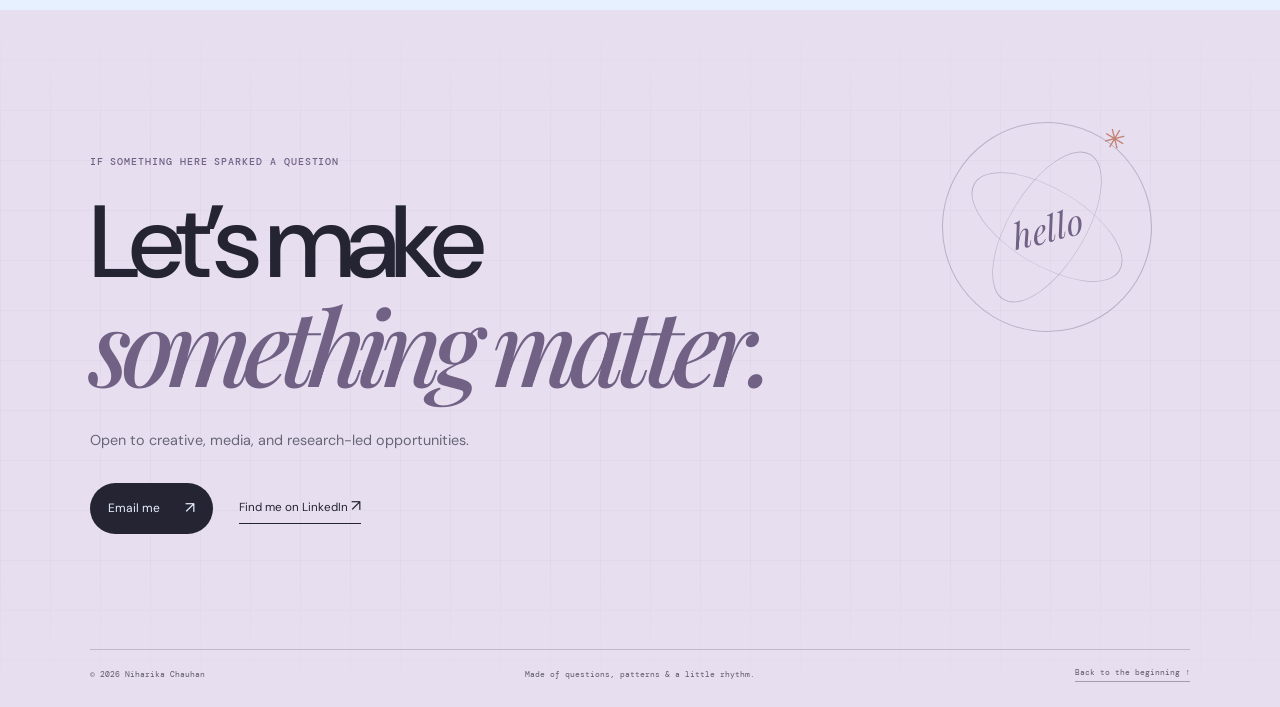
==== commit ee227935: "Update index.html" ====
--- a/index.html
+++ b/index.html
@@ -1 +1 @@
-<!doctype html><html lang="en"><head><meta charset="utf-8"><meta name="viewport" content="width=device-width, initial-scale=1"><meta name="theme-color" content="#f7f4ef"><meta name="description" content="Niharika Chauhan — economics student, researcher, storyteller, and Kathak dancer in Mumbai."><meta property="og:title" content="Niharika Chauhan — Ask Me Why"><meta property="og:description" content="A personal field guide to the questions, people, and ideas that shape Niharika's work."><meta property="og:type" content="website"><title>Niharika Chauhan — Ask Me Why</title><link rel="icon" href="assets/monogram.svg" type="image/svg+xml"><link rel="preload" as="image" href="IMG_5118.jpg"><link rel="stylesheet" href="styles.css"><link rel="stylesheet" href="contact-photo.css"><script defer src="script.js"></script></head><body><div class="progress-track" aria-hidden="true"><span id="progress"></span></div><header class="site-header"><a class="brand" href="#top" aria-label="Niharika Chauhan, home"><span class="brand-mark">NC</span><span>Niharika Chauhan</span></a><nav class="main-nav" aria-label="Main navigation"><a href="#thread">The thread</a><a href="#fieldnotes">Field notes</a><a href="#timeline">Timeline</a><a href="#hello">Say hello <span aria-hidden="true">↗</span></a></nav><button class="menu-toggle" type="button" aria-label="Open navigation" aria-expanded="false"><span></span><span></span></button></header><main id="top"><section class="hero section-wrap" aria-labelledby="hero-title"><div class="hero-grid" aria-hidden="true"></div><div class="hero-copy"><p class="eyebrow"><span class="eyebrow-dot"></span> A field guide to Niharika Chauhan <span class="eyebrow-city">Mumbai, India</span></p><h1 id="hero-title"><span class="hero-line"><span class="kinetic" data-kinetic aria-hidden="true">Ask me</span><span class="sr-only">Ask me</span></span><span class="hero-line hero-line-offset"> <em>Why.</em></span></h1><p class="hero-deck">I’ll either have a hypothesis, or a follow-up question.</p><div class="hero-bottomline"><a class="round-link" href="#thread" aria-label="Scroll to the story"><span>↓</span></a><p>Economics student <span>·</span> Research &amp; strategy <span>·</span> Creative intellect</p></div></div><div class="hero-art"><div class="art-orbit orbit-one parallax" data-depth="0.08"></div><div class="art-orbit orbit-two parallax" data-depth="-0.05"></div><div class="portrait-mat parallax" data-depth="0.12"><div class="portrait-image"><img src="IMG_5118.jpg" alt="Niharika Chauhan in front of a historic tower" fetchpriority="high"></div><span class="portrait-caption">A little volcano of untamed curiosity :)</span></div><div class="sticker sticker-top parallax" data-depth="-0.14"><span>Student</span><small>at NMIMS Mumbai,<br>SAMSOE</small></div><div class="sticker sticker-side parallax" data-depth="0.18"><span>✳</span><small>notice<br>the detail</small></div><div class="art-note">FIELD NOTE<br><span>01 / 04</span></div></div><div class="hero-stamp" aria-hidden="true">N · C</div></section><div class="ticker" aria-label="Research, strategy, performance, communication, ambition, commitment, creativity"><div class="ticker-track"><span>Research <b>✳</b> Strategy <b>✳</b> Performance <b>✳</b> Communication <b>✳</b> Ambition <b>✳</b> Commitment <b>✳</b> Creativity <b>✳</b></span><span aria-hidden="true">Research <b>✳</b> Strategy <b>✳</b> Performance <b>✳</b> Communication <b>✳</b> Curiosity <b>✳</b></span></div></div><section class="thread section-wrap" id="thread" aria-labelledby="thread-title"><div class="section-heading reveal"><p class="eyebrow">01 — The thread</p><h2 id="thread-title">Different worlds.<br><em>One way of seeing.</em></h2></div><div class="thread-content"><div class="thread-note reveal"><span class="handdrawn-star" aria-hidden="true">✳</span><p>Exposure to different cultures shaped how I think long before it shaped what I studied. I’m drawn to the systems behind everyday choices — and to the human stories inside them.</p><span class="note-signature">— Niharika</span></div><div class="thread-aside reveal"><p class="aside-label">A few fun facts</p><div class="coordinate"><strong>26</strong><span>countries visited<br>by the age of 18</span></div><div class="coordinate"><strong>13</strong><span>years of Kathak<br>training</span></div></div></div><div class="thread-marquee" aria-hidden="true"><span>✦  ○  ✳  ◇  ✦  ○  ✳  ◇  ✦  ○  ✳  ◇</span></div></section><section class="fieldnotes section-wrap" id="fieldnotes" aria-labelledby="fieldnotes-title"><div class="section-heading section-heading-split reveal"><div><p class="eyebrow">02 — Field notes</p><h2 id="fieldnotes-title">What I’ve been<br><em>paying attention to.</em></h2></div><p class="heading-aside">A few moments where research, communication, and performance meet.</p></div><div class="notes-grid"><article class="note-card note-card-lilac reveal"><div class="note-index">A / Research</div><div class="note-illustration research-illustration" aria-hidden="true"><span class="map-label map-label-one">place</span><span class="map-label map-label-two">route</span><svg viewBox="0 0 320 175" role="presentation"><path d="M14 131 C64 116 59 48 123 65 S183 137 222 91 S272 48 307 61"/><path d="M22 31 C86 58 88 137 147 116 S205 30 299 139"/><circle cx="123" cy="65" r="7"/><circle cx="222" cy="91" r="7"/><circle cx="147" cy="116" r="5"/></svg><span class="illustration-tag">movement / access</span></div><h3>Reading the city<br>through its routes.</h3><p>At A.T. Kearney, I researched market and policy questions across 40+ official documents and applied Route API, Geo API, QGIS, and Python-based formulas to location and route data.</p><span class="card-foot">Business Analyst Intern · 2026</span></article><article class="note-card note-card-peach reveal"><div class="note-index">B / Communication</div><div class="note-illustration social-illustration" aria-hidden="true"><div class="social-poster"><span>make<br>space for<br><i>every voice</i></span><b>BRIDGE<br>THE GAP</b></div><span class="collage-flower">✳</span><span class="cutout-word">listen</span></div><h3>Making a message<br>move people.</h3><p>As Social Media Director and volunteer with Bridge the Gap, I wrote posts, made reels, and helped with outreach. Across non-formal NGO schools, I also taught 200–300 children aged 7–13 in confidence-building, communication, and Kathak.</p><span class="card-foot">Social impact · 2023</span></article><article class="note-card note-card-mint reveal"><div class="note-index">C / Performance</div><div class="note-illustration rhythm-illustration" aria-hidden="true"><span class="rhythm-circle circle-a"></span><span class="rhythm-circle circle-b"></span><span class="rhythm-circle circle-c"></span><span class="rhythm-word">ta<br>thei</span><span class="rhythm-caption">rhythm / gesture / story</span></div><h3>Storytelling that<br>lives in the body.</h3><p>After 13 years of Kathak training, I performed a presentation at India Habitat Centre for children at the Society for Child Development, using classical storytelling to make room for their experiences.</p><span class="card-foot">Kathak · Social advocacy · 2023</span></article></div></section><section class="concept section-wrap" id="concept" aria-labelledby="concept-title"><div class="concept-label reveal"><span class="eyebrow">A small idea in progress</span><span class="concept-badge">Self-initiated concept</span></div><div class="concept-layout"><div class="concept-copy reveal"><h2 id="concept-title">A route is<br><em>never just a line.</em></h2><p>A visual explainer concept about how geography shapes access. Inspired by the questions behind route and location analysis; the map below is an abstract visual, not real-world data.</p><div class="concept-controls" role="group" aria-label="Change the concept lens"><button class="lens-button is-active" type="button" data-lens="time" aria-pressed="true">Time</button><button class="lens-button" type="button" data-lens="place" aria-pressed="false">Place</button><button class="lens-button" type="button" data-lens="choice" aria-pressed="false">Choice</button></div><p class="lens-caption" id="lens-caption" aria-live="polite">A route can feel different when the clock changes.</p></div><div class="concept-map reveal" data-map-lens="time"><div class="map-grid" aria-hidden="true"></div><span class="map-key map-key-a">home</span><span class="map-key map-key-b">somewhere new</span><svg class="route-map" viewBox="0 0 620 420" role="img" aria-label="Abstract map showing several possible routes between two points"><path class="route route-soft" d="M55 319 C145 299 114 225 190 220 S264 242 306 181 S381 136 436 163 S516 133 558 89"/><path class="route route-main" d="M55 319 C138 294 119 168 222 177 S294 300 366 258 S429 114 558 89"/><path class="route route-dash" d="M55 319 C107 270 200 319 247 272 S345 221 398 226 S496 191 558 89"/><circle class="map-point point-start" cx="55" cy="319" r="13"/><circle class="map-point point-end" cx="558" cy="89" r="13"/><circle class="map-orbit" cx="222" cy="177" r="27"/><circle class="map-orbit" cx="366" cy="258" r="20"/></svg><span class="map-caption">one question / many paths</span><span class="map-mark">N° 01</span></div></div></section><section class="timeline-section section-wrap" id="timeline" aria-labelledby="timeline-title"><div class="section-heading reveal"><p class="eyebrow">03 — Timeline</p><h2 id="timeline-title">Still becoming.<br><em>Always in motion.</em></h2></div><div class="timeline-ui reveal"><div class="timeline-tabs" role="tablist" aria-label="Explore Niharika's timeline"><button class="timeline-tab is-active" id="tab-2023" role="tab" type="button" aria-selected="true" aria-controls="timeline-panel" data-event="2023">2023</button><button class="timeline-tab" id="tab-2025" role="tab" type="button" aria-selected="false" aria-controls="timeline-panel" data-event="2025">2025—</button><button class="timeline-tab" id="tab-2026" role="tab" type="button" aria-selected="false" aria-controls="timeline-panel" data-event="2026">2026</button><button class="timeline-tab" id="tab-campus" role="tab" type="button" aria-selected="false" aria-controls="timeline-panel" data-event="campus">Campus</button><span class="timeline-track" aria-hidden="true"><i id="timeline-marker"></i></span></div><article class="timeline-panel" id="timeline-panel" role="tabpanel" aria-labelledby="tab-2023" tabindex="0"><div class="timeline-year" id="timeline-year">2023</div><div class="timeline-details"><p class="eyebrow" id="timeline-kicker">Social impact &amp; expression</p><h3 id="timeline-heading">Finding a voice.<br><em>Helping others be heard.</em></h3><p id="timeline-description">Joined the core team at Bridge the Gap, shaping social content and outreach, and taught 200–300 children aged 7–13 across non-formal NGO schools. Also performed a Kathak presentation for 50–100 children at the Society for Child Development, many of whom had physical disabilities.</p><div class="timeline-tags" id="timeline-tags"><span>Social media</span><span>Education</span><span>Kathak</span></div></div><span class="timeline-doodle" aria-hidden="true">✳</span></article></div><p class="timeline-hint">Tap a marker to move through the story <span aria-hidden="true">↗</span></p></section><section class="beyond section-wrap" aria-labelledby="beyond-title"><div class="beyond-top reveal"><p class="eyebrow">04 — Beyond the frame</p><span>Curiosity has range.</span></div><div class="beyond-grid"><div class="beyond-title reveal"><h2 id="beyond-title">A few more<br><em>things I carry.</em></h2><p>Not a checklist. More like extra colors in the palette.</p></div><div class="beyond-list reveal"><div class="beyond-row"><span>01</span><p>Accepted to Bocconi University’s Game Theory &amp; Economics course</p><b>Learning</b></div><div class="beyond-row"><span>02</span><p>Research paper on post-2020 GST reforms and household savings in urban Haryana</p><b>Research</b></div><div class="beyond-row"><span>03</span><p>Chaired 3 MUN conferences; received 8 Best Delegate awards</p><b>Speaking</b></div><div class="beyond-row"><span>04</span><p>Represented India at CIOFF Turkey (2019); modelled at Lakmē Fashion Week</p><b>Performance</b></div><div class="beyond-row"><span>05</span><p>Enrolled in Ashoka University’s Young Scholars Programme summer school</p><b>Learning</b></div><div class="beyond-row"><span>06</span><p>IB Diploma: 41/45; Roll of Honour</p><b>Education</b></div></div></div><div class="skills-ribbon reveal"><span>Research</span><span>Data interpretation</span><span>Canva</span><span>QGIS</span><span>Python</span><span>Public speaking</span><span>Strategy</span><span>Excel</span></div></section><section class="contact section-wrap" id="hello" aria-labelledby="contact-title"><div class="contact-grid" aria-hidden="true"></div><div class="contact-inner reveal"><p class="eyebrow">If something here sparked a question</p><h2 id="contact-title">Let’s make<br><em>something matter.</em></h2><p class="contact-deck">Open to creative, media, and research-led opportunities.</p><div class="contact-links"><a class="contact-button" href="mailto:niharikachauhan07@gmail.com">Email me <span>↗</span></a><a class="linkedin-link" href="https://www.linkedin.com/in/niharika2007" target="_blank" rel="noreferrer">Find me on LinkedIn <span>↗</span></a></div></div><div class="contact-orbit contact-photo"><img src="IMG_4228.webp" alt="Niharika speaking at a podium in front of a world map." loading="lazy"><i>✳</i></div><footer class="site-footer"><span>© <span id="year">2026</span> Niharika Chauhan</span><span>Made of questions, patterns &amp; a little rhythm.</span><a href="#top">Back to the beginning ↑</a></footer></section></main></body></html>
+<!doctype html><html lang="en"><head><meta charset="utf-8"><meta name="viewport" content="width=device-width, initial-scale=1"><meta name="theme-color" content="#f7f4ef"><meta name="description" content="Niharika Chauhan — economics student, researcher, storyteller, and Kathak dancer in Mumbai."><meta property="og:title" content="Niharika Chauhan — Ask Me Why"><meta property="og:description" content="A personal field guide to the questions, people, and ideas that shape Niharika's work."><meta property="og:type" content="website"><title>Niharika Chauhan — Ask Me Why</title><link rel="icon" href="assets/monogram.svg" type="image/svg+xml"><link rel="preload" as="image" href="IMG_5118.jpg"><link rel="stylesheet" href="styles.css"><script defer src="script.js"></script></head><body><div class="progress-track" aria-hidden="true"><span id="progress"></span></div><header class="site-header"><a class="brand" href="#top" aria-label="Niharika Chauhan, home"><span class="brand-mark">NC</span><span>Niharika Chauhan</span></a><nav class="main-nav" aria-label="Main navigation"><a href="#thread">The thread</a><a href="#fieldnotes">Field notes</a><a href="#timeline">Timeline</a><a href="#hello">Say hello <span aria-hidden="true">↗</span></a></nav><button class="menu-toggle" type="button" aria-label="Open navigation" aria-expanded="false"><span></span><span></span></button></header><main id="top"><section class="hero section-wrap" aria-labelledby="hero-title"><div class="hero-grid" aria-hidden="true"></div><div class="hero-copy"><p class="eyebrow"><span class="eyebrow-dot"></span> A field guide to Niharika Chauhan <span class="eyebrow-city">Mumbai, India</span></p><h1 id="hero-title"><span class="hero-line"><span class="kinetic" data-kinetic aria-hidden="true">Ask me</span><span class="sr-only">Ask me</span></span><span class="hero-line hero-line-offset"> <em>Why.</em></span></h1><p class="hero-deck">I’ll either have a hypothesis, or a follow-up question.</p><div class="hero-bottomline"><a class="round-link" href="#thread" aria-label="Scroll to the story"><span>↓</span></a><p>Economics student <span>·</span> Research &amp; strategy <span>·</span> Creative intellect</p></div></div><div class="hero-art"><div class="art-orbit orbit-one parallax" data-depth="0.08"></div><div class="art-orbit orbit-two parallax" data-depth="-0.05"></div><div class="portrait-mat parallax" data-depth="0.12"><div class="portrait-image"><img src="IMG_5118.jpg" alt="Niharika Chauhan in front of a historic tower" fetchpriority="high"></div><span class="portrait-caption">A little volcano of untamed curiosity :)</span></div><div class="sticker sticker-top parallax" data-depth="-0.14"><span>Student</span><small>at NMIMS Mumbai,<br>SAMSOE</small></div><div class="sticker sticker-side parallax" data-depth="0.18"><span>✳</span><small>notice<br>the detail</small></div><div class="art-note">FIELD NOTE<br><span>01 / 04</span></div></div><div class="hero-stamp" aria-hidden="true">N · C</div></section><div class="ticker" aria-label="Research, strategy, performance, communication, ambition, commitment, creativity"><div class="ticker-track"><span>Research <b>✳</b> Strategy <b>✳</b> Performance <b>✳</b> Communication <b>✳</b> Ambition <b>✳</b> Commitment <b>✳</b> Creativity <b>✳</b></span><span aria-hidden="true">Research <b>✳</b> Strategy <b>✳</b> Performance <b>✳</b> Communication <b>✳</b> Curiosity <b>✳</b></span></div></div><section class="thread section-wrap" id="thread" aria-labelledby="thread-title"><div class="section-heading reveal"><p class="eyebrow">01 — The thread</p><h2 id="thread-title">Different worlds.<br><em>One way of seeing.</em></h2></div><div class="thread-content"><div class="thread-note reveal"><span class="handdrawn-star" aria-hidden="true">✳</span><p>Exposure to different cultures shaped how I think long before it shaped what I studied. I’m drawn to the systems behind everyday choices — and to the human stories inside them.</p><span class="note-signature">— Niharika</span></div><div class="thread-aside reveal"><p class="aside-label">A few fun facts</p><div class="coordinate"><strong>26</strong><span>countries visited<br>by the age of 18</span></div><div class="coordinate"><strong>13</strong><span>years of Kathak<br>training</span></div><div class="coordinate"><strong>3</strong><span>languages: English,<br>Hindi &amp; Spanish</span></div></div></div><div class="thread-marquee" aria-hidden="true"><span>✦  ○  ✳  ◇  ✦  ○  ✳  ◇  ✦  ○  ✳  ◇</span></div></section><section class="fieldnotes section-wrap" id="fieldnotes" aria-labelledby="fieldnotes-title"><div class="section-heading section-heading-split reveal"><div><p class="eyebrow">02 — Field notes</p><h2 id="fieldnotes-title">What I’ve been<br><em>side-hustling towards.</em></h2></div><p class="heading-aside">I’ve never wanted to pick just one aspect of myself. So I didn’t.</p></div><div class="notes-grid"><article class="note-card note-card-lilac reveal"><div class="note-index">A / Research</div><div class="note-illustration research-illustration" aria-hidden="true"><span class="map-label map-label-one">place</span><span class="map-label map-label-two">route</span><svg viewBox="0 0 320 175" role="presentation"><path d="M14 131 C64 116 59 48 123 65 S183 137 222 91 S272 48 307 61"/><path d="M22 31 C86 58 88 137 147 116 S205 30 299 139"/><circle cx="123" cy="65" r="7"/><circle cx="222" cy="91" r="7"/><circle cx="147" cy="116" r="5"/></svg><span class="illustration-tag">movement / access</span></div><h3>Reading the city<br>through its routes.</h3><p>At A.T. Kearney, I researched market and policy questions across 40+ official documents and applied Route API, Geo API, QGIS, and excel formulas and documentation to official data, experiencing true consultancy for a month.</p><span class="card-foot">Business Analyst Intern · 2026</span></article><article class="note-card note-card-peach reveal"><div class="note-index">B / Communication </div><div class="note-illustration social-illustration" aria-hidden="true"><div class="social-poster"><span>make<br>space for<br><i>every voice</i></span><b>BRIDGE<br>THE GAP</b></div><span class="collage-flower">✳</span><span class="cutout-word">listen</span></div><h3>Giving back<br>to the community.</h3><p>As Social Media Director and volunteer with Bridge the Gap, I wrote posts, made reels, and helped with outreach. Across non-formal NGO schools, I also taught 200–300 children aged 7–13 in confidence-building, communication, and Kathak.</p><span class="card-foot">Social impact · 2023</span></article><article class="note-card note-card-mint reveal"><div class="note-index">C / Performance</div><div class="note-illustration rhythm-illustration" aria-hidden="true"><span class="rhythm-circle circle-a"></span><span class="rhythm-circle circle-b"></span><span class="rhythm-circle circle-c"></span><span class="rhythm-word">ta<br>thei</span><span class="rhythm-caption">rhythm / gesture / story</span></div><h3>Storytelling that<br>lives in the body.</h3><p>After 13 years of Kathak training, I performed a artistic piece as a devtee of Lord Ganesha at India Habitat Centre for children at the Society for Child Development, using classical storytelling to make their special abilities feel loved and accepted.</p><span class="card-foot">Kathak · Social advocacy · 2023</span></article></div></section><section class="concept section-wrap" id="concept" aria-labelledby="concept-title"><div class="concept-label reveal"><span class="eyebrow">A WAY OF THINKING.</span><span class="concept-badge">Self-principled ideas</span></div><div class="concept-layout"><div class="concept-copy reveal"><h2 id="concept-title">There’s no straight line<br><em>to anything worth knowing.</em></h2><p>Kierkegaard wrote that life can only be understood backwards, but it has to be lived forwards. I’ve found learning works the same way. The things that confused me most often made sense years later, once I’d walked far enough to look back and see the route.</p><div class="concept-controls" role="group" aria-label="Change the concept lens"><button class="lens-button is-active" type="button" data-lens="time" aria-pressed="true">Time</button><button class="lens-button" type="button" data-lens="place" aria-pressed="false">Place</button><button class="lens-button" type="button" data-lens="choice" aria-pressed="false">Choice</button></div><p class="lens-caption" id="lens-caption" aria-live="polite">A route can feel different when the clock changes.</p></div><div class="concept-map reveal" data-map-lens="time"><div class="map-grid" aria-hidden="true"></div><span class="map-key map-key-a">home</span><span class="map-key map-key-b">somewhere new</span><svg class="route-map" viewBox="0 0 620 420" role="img" aria-label="Abstract map showing several possible routes between two points"><path class="route route-soft" d="M55 319 C145 299 114 225 190 220 S264 242 306 181 S381 136 436 163 S516 133 558 89"/><path class="route route-main" d="M55 319 C138 294 119 168 222 177 S294 300 366 258 S429 114 558 89"/><path class="route route-dash" d="M55 319 C107 270 200 319 247 272 S345 221 398 226 S496 191 558 89"/><circle class="map-point point-start" cx="55" cy="319" r="13"/><circle class="map-point point-end" cx="558" cy="89" r="13"/><circle class="map-orbit" cx="222" cy="177" r="27"/><circle class="map-orbit" cx="366" cy="258" r="20"/></svg><span class="map-caption">one question / many paths</span><span class="map-mark">N° 01</span></div></div></section><section class="timeline-section section-wrap" id="timeline" aria-labelledby="timeline-title"><div class="section-heading reveal"><p class="eyebrow">03 — Timeline</p><h2 id="timeline-title">Still becoming.<br><em>Always in motion.</em></h2></div><div class="timeline-ui reveal"><div class="timeline-tabs" role="tablist" aria-label="Explore Niharika's timeline"><button class="timeline-tab is-active" id="tab-2023" role="tab" type="button" aria-selected="true" aria-controls="timeline-panel" data-event="2023">2023</button><button class="timeline-tab" id="tab-2025" role="tab" type="button" aria-selected="false" aria-controls="timeline-panel" data-event="2025">2025—</button><button class="timeline-tab" id="tab-2026" role="tab" type="button" aria-selected="false" aria-controls="timeline-panel" data-event="2026">2026</button><button class="timeline-tab" id="tab-campus" role="tab" type="button" aria-selected="false" aria-controls="timeline-panel" data-event="campus">Campus</button><span class="timeline-track" aria-hidden="true"><i id="timeline-marker"></i></span></div><article class="timeline-panel" id="timeline-panel" role="tabpanel" aria-labelledby="tab-2023" tabindex="0"><div class="timeline-year" id="timeline-year">2023</div><div class="timeline-details"><p class="eyebrow" id="timeline-kicker">Social impact &amp; expression</p><h3 id="timeline-heading">Finding a voice.<br><em>Helping others be heard.</em></h3><p id="timeline-description">Joined the core team at Bridge the Gap, shaping social content and outreach, and taught 200–300 children aged 7–13 across non-formal NGO schools. Also performed a Kathak presentation for 50–100 children at the Society for Child Development, many of whom had physical disabilities.</p><div class="timeline-tags" id="timeline-tags"><span>Social media</span><span>Education</span><span>Kathak</span></div></div><span class="timeline-doodle" aria-hidden="true">✳</span></article></div><p class="timeline-hint">Tap a marker to move through the story <span aria-hidden="true">↗</span></p></section><section class="beyond section-wrap" aria-labelledby="beyond-title"><div class="beyond-top reveal"><p class="eyebrow">04 — Beyond the frame</p><span>Curiosity has range.</span></div><div class="beyond-grid"><div class="beyond-title reveal"><h2 id="beyond-title">A few more<br><em>things I carry.</em></h2><p>Not a checklist. More like extra colors in the palette.</p></div><div class="beyond-list reveal"><div class="beyond-row"><span>01</span><p>Accepted to Bocconi University’s Game Theory &amp; Economics course</p><b>Learning</b></div><div class="beyond-row"><span>02</span><p>Research paper on post-2020 GST reforms and household savings in urban Haryana</p><b>Research</b></div><div class="beyond-row"><span>03</span><p>Chaired 3 MUN conferences; received 8 Best Delegate awards</p><b>Speaking</b></div><div class="beyond-row"><span>04</span><p>Represented India at CIOFF Turkey (2019); modelled at Lakmē Fashion Week</p><b>Performance</b></div><div class="beyond-row"><span>05</span><p>Enrolled in Ashoka University’s Young Scholars Programme summer school</p><b>Learning</b></div><div class="beyond-row"><span>06</span><p>IB Diploma: 41/45; Roll of Honour</p><b>Education</b></div><div class="beyond-row"><span>07</span><p>English and Hindi (fluent); Spanish (intermediate)</p><b>Languages</b></div></div></div><div class="skills-ribbon reveal"><span>Research</span><span>Data interpretation</span><span>Canva</span><span>QGIS</span><span>Python</span><span>Public speaking</span><span>Strategy</span><span>Excel</span></div></section><section class="contact section-wrap" id="hello" aria-labelledby="contact-title"><div class="contact-grid" aria-hidden="true"></div><div class="contact-inner reveal"><p class="eyebrow">If something here sparked a question</p><h2 id="contact-title">Let’s make<br><em>something matter.</em></h2><p class="contact-deck">Open to creative, media, and research-led opportunities.</p><div class="contact-links"><a class="contact-button" href="mailto:niharikachauhan07@gmail.com">Email me <span>↗</span></a><a class="linkedin-link" href="https://www.linkedin.com/in/niharika2007" target="_blank" rel="noreferrer">Find me on LinkedIn <span>↗</span></a></div></div><div class="contact-orbit" aria-hidden="true"><span>hello</span><i>✳</i></div><footer class="site-footer"><span>© <span id="year">2026</span> Niharika Chauhan</span><span>Made of questions, patterns &amp; a little rhythm.</span><a href="#top">Back to the beginning ↑</a></footer></section></main></body></html>
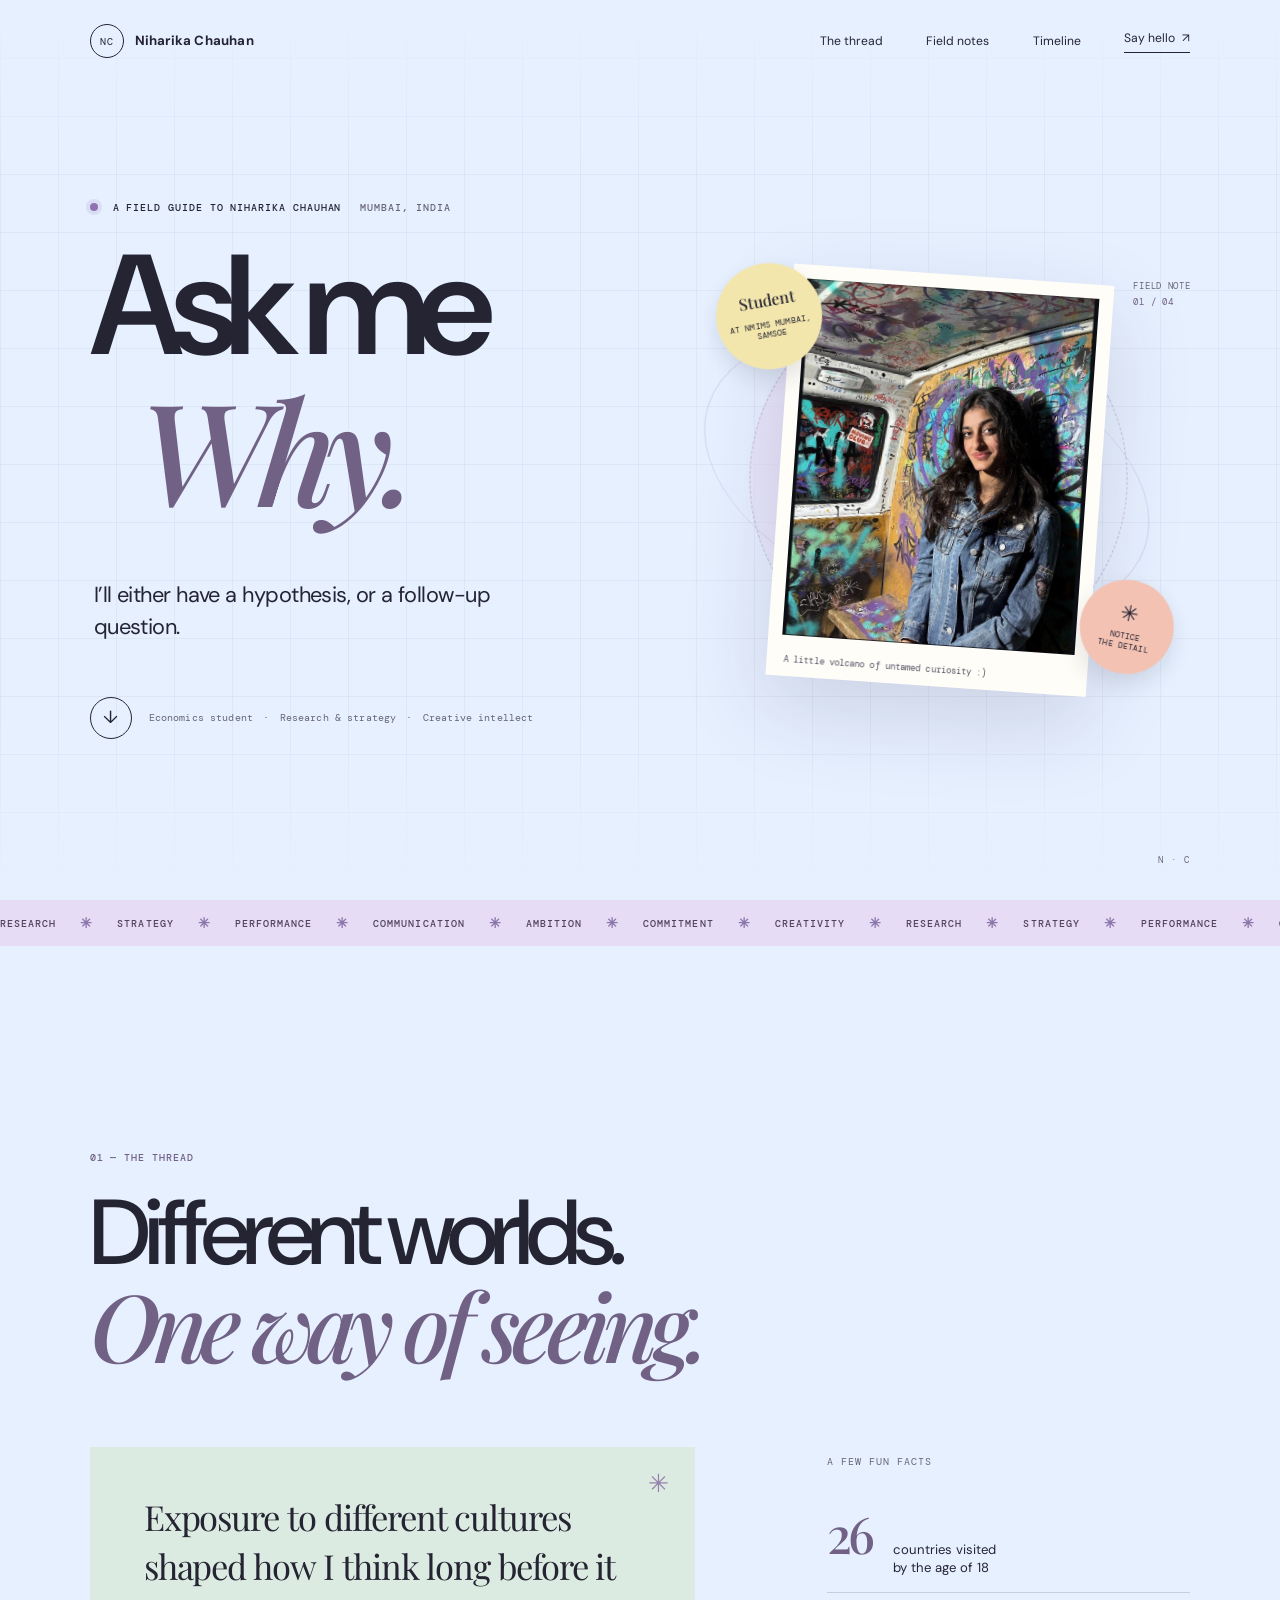
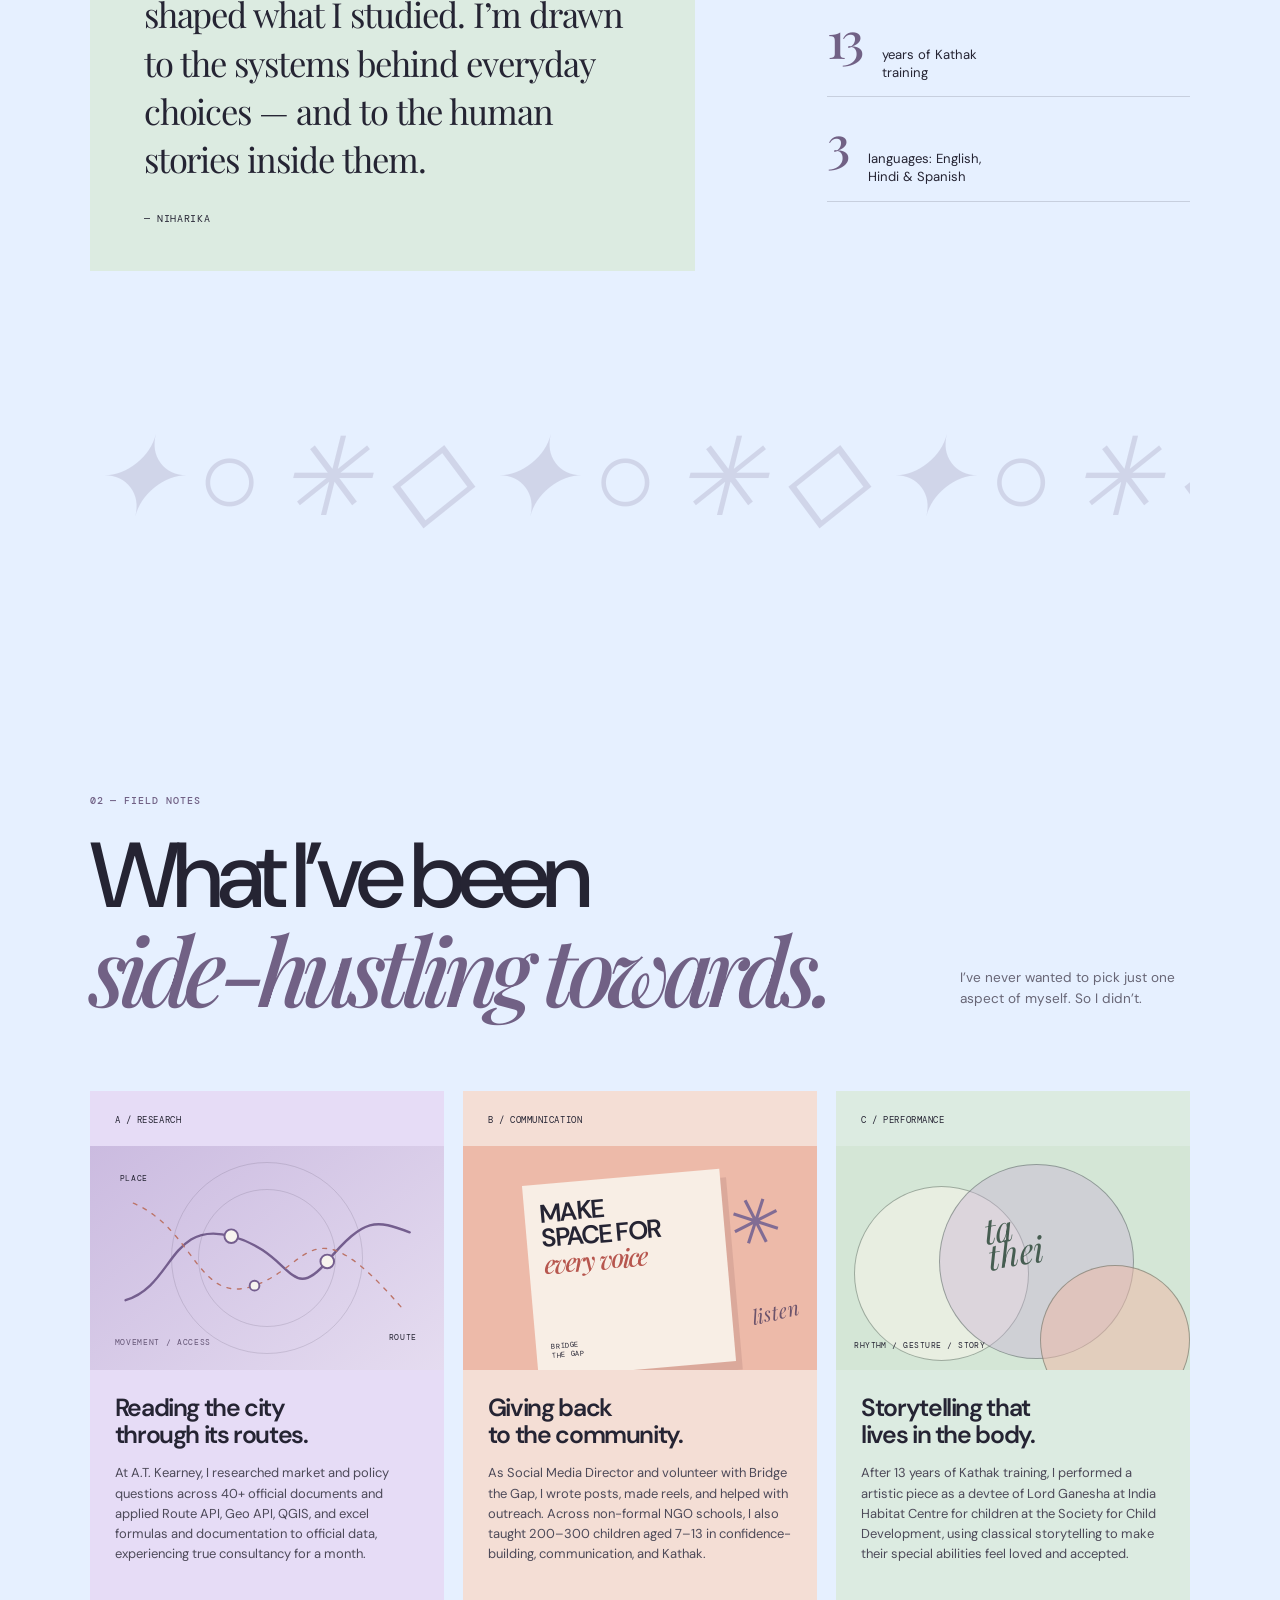
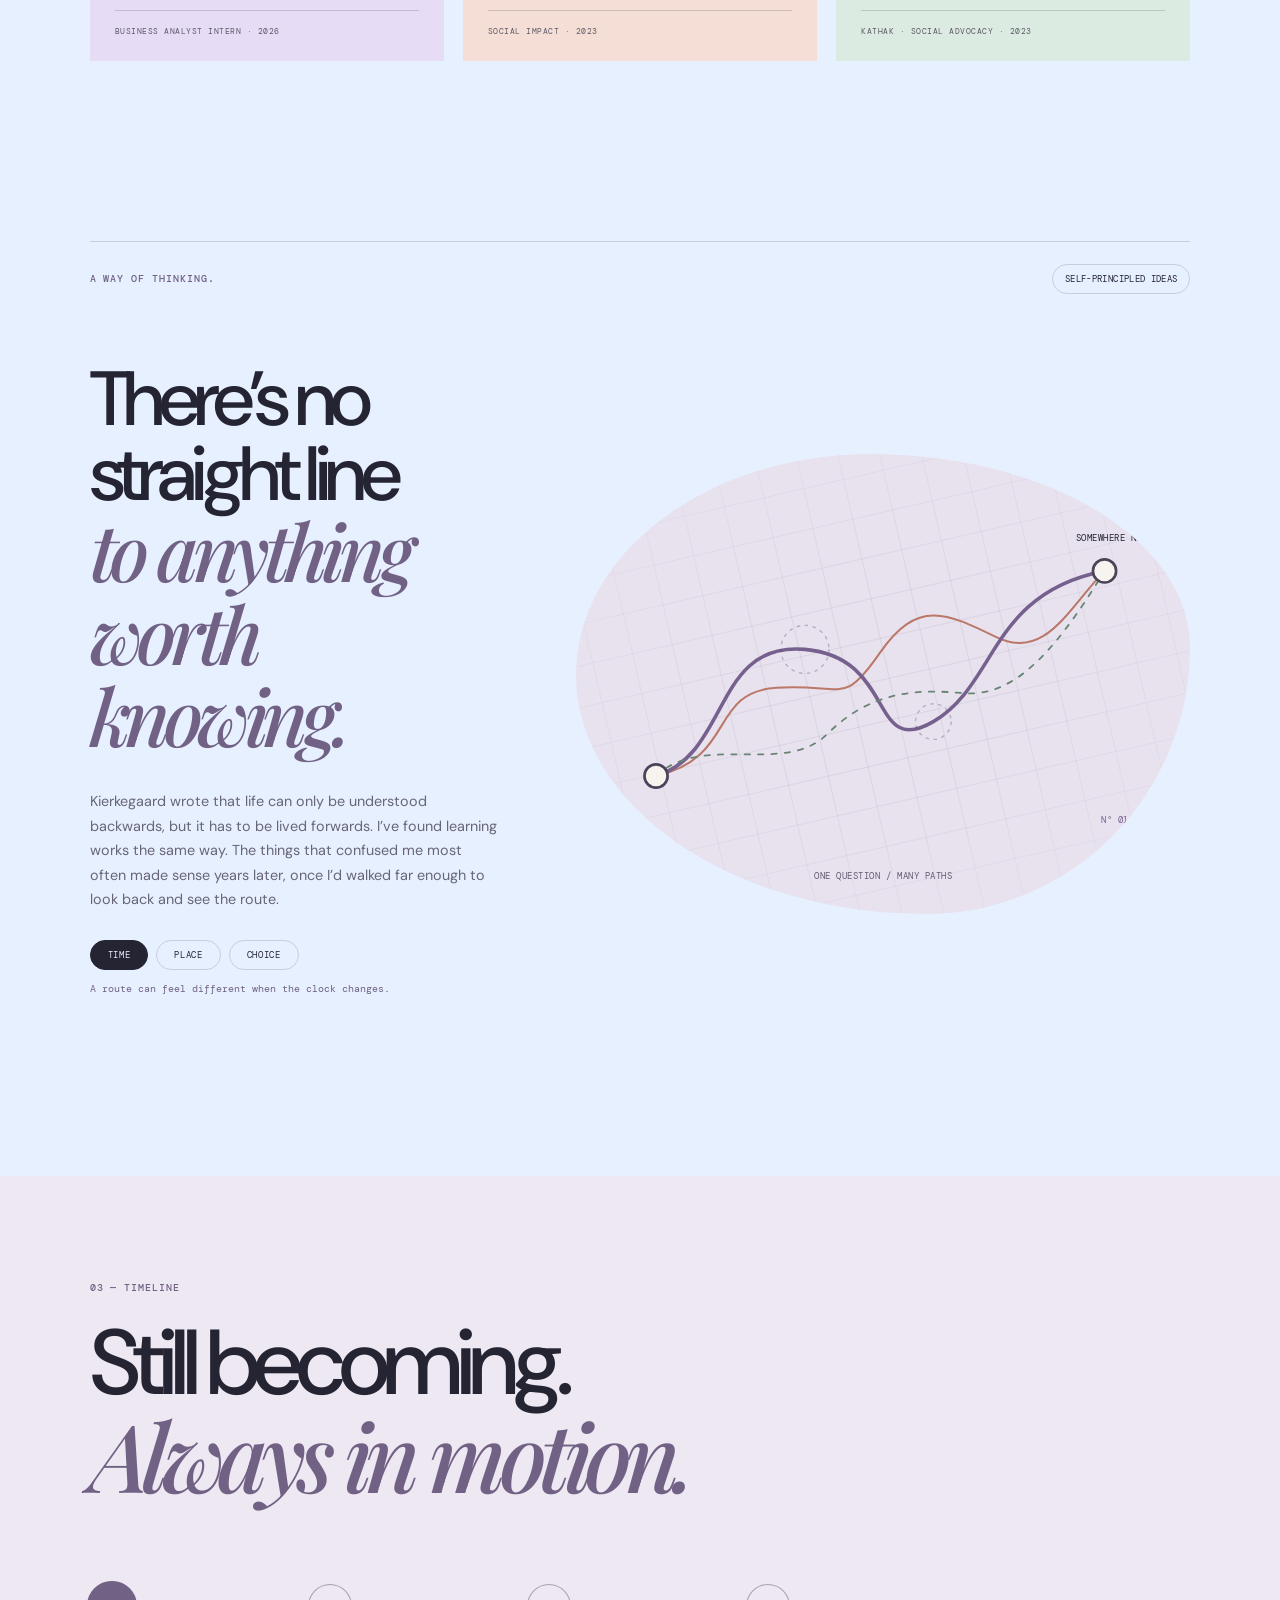
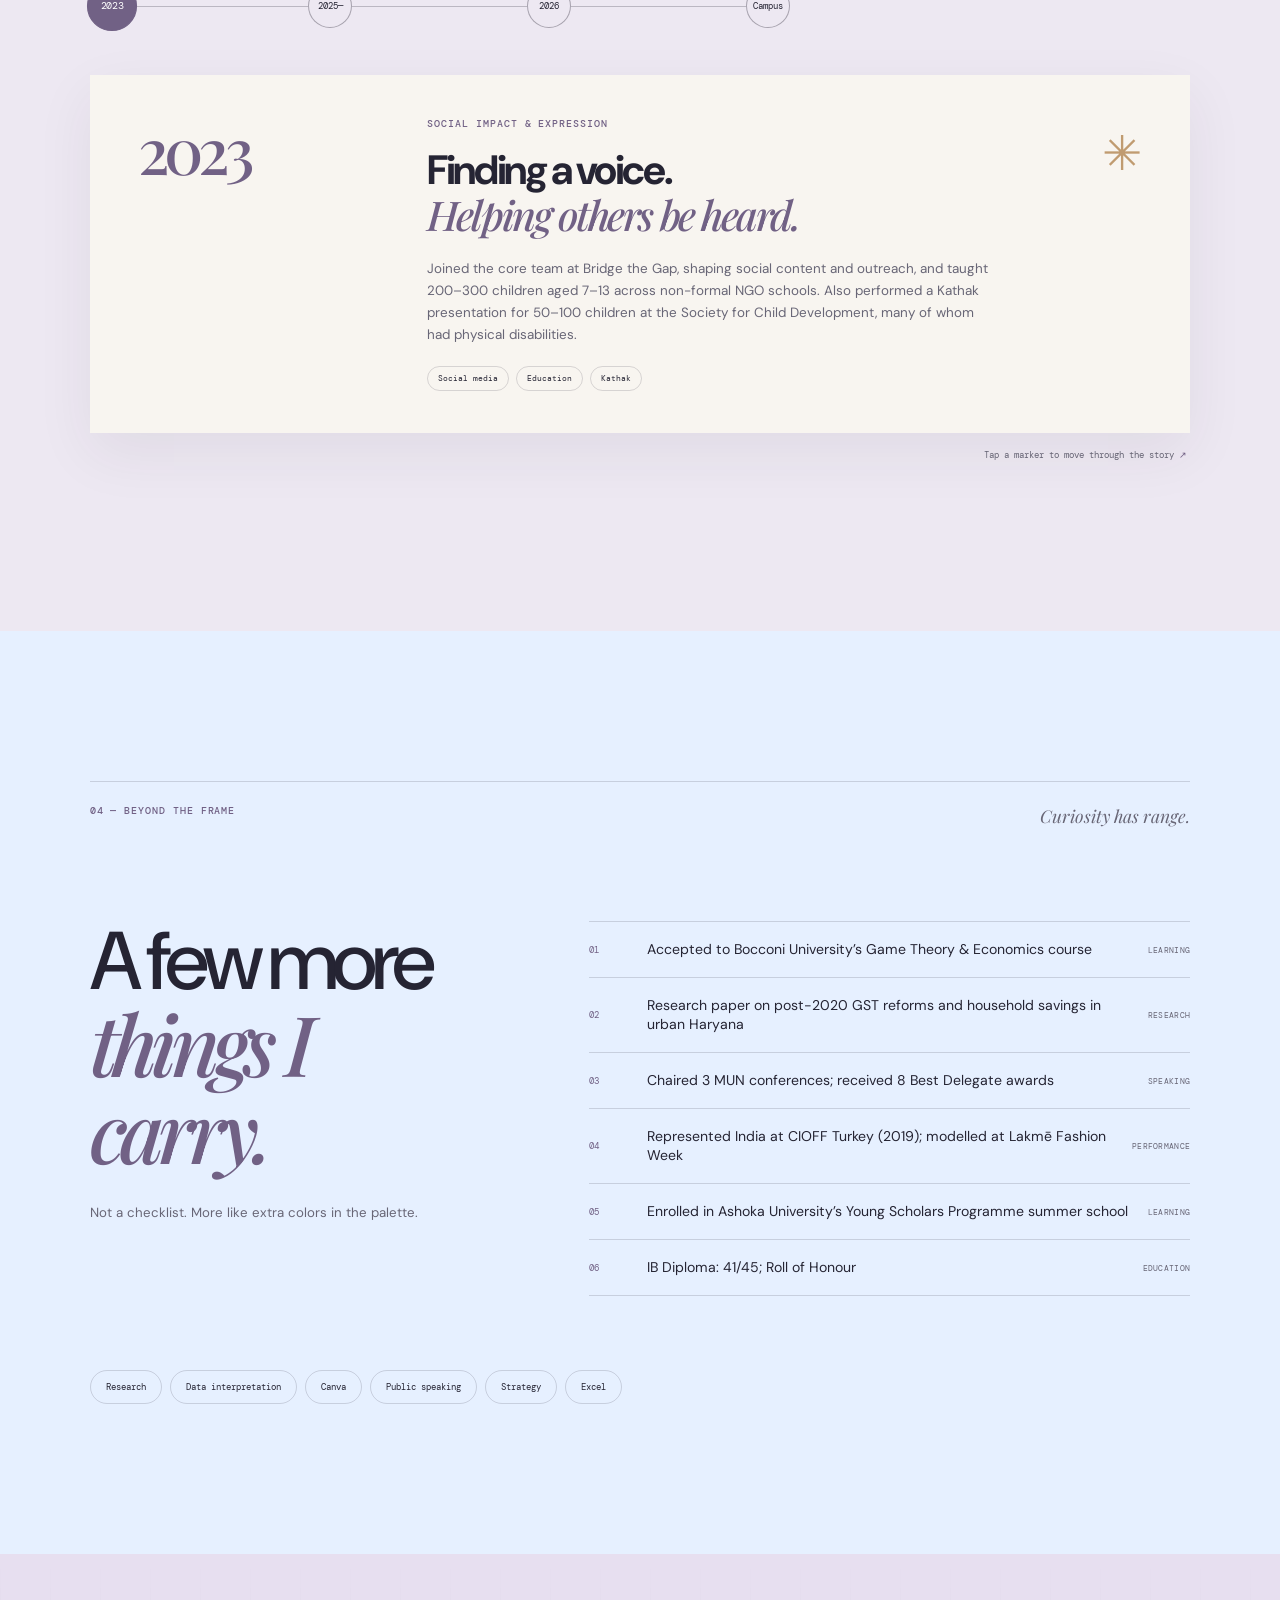
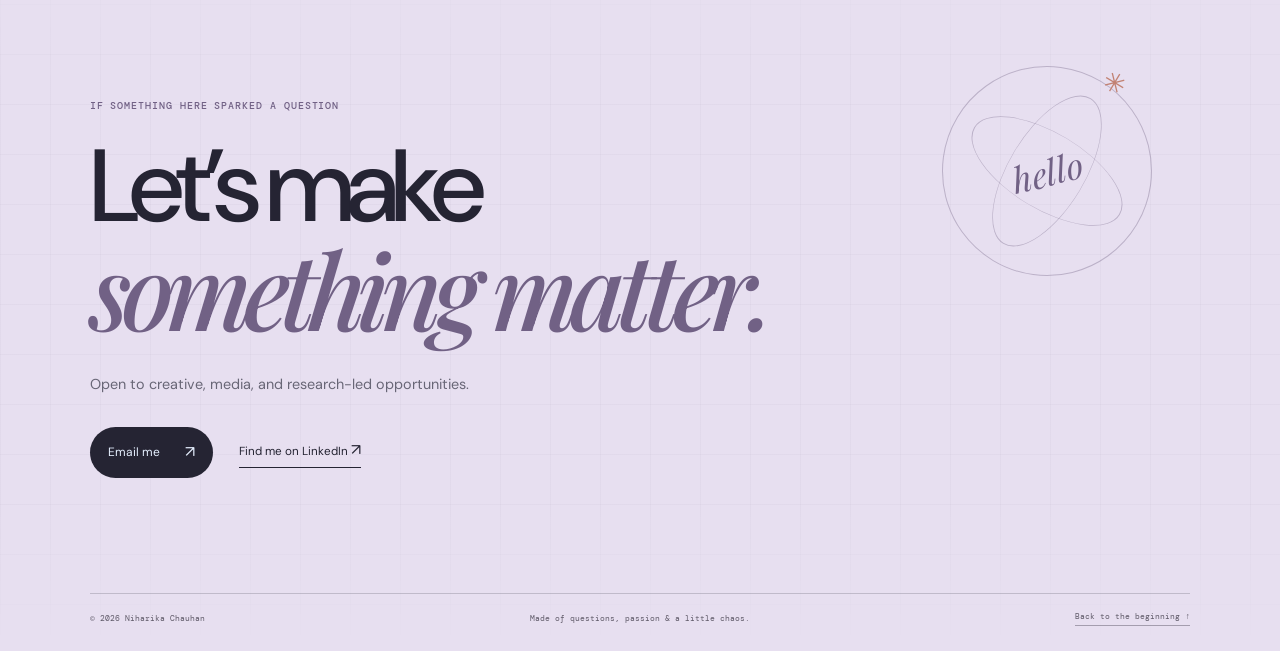
==== commit b6c86651: "Update index.html" ====
--- a/index.html
+++ b/index.html
@@ -1 +1 @@
-<!doctype html><html lang="en"><head><meta charset="utf-8"><meta name="viewport" content="width=device-width, initial-scale=1"><meta name="theme-color" content="#f7f4ef"><meta name="description" content="Niharika Chauhan — economics student, researcher, storyteller, and Kathak dancer in Mumbai."><meta property="og:title" content="Niharika Chauhan — Ask Me Why"><meta property="og:description" content="A personal field guide to the questions, people, and ideas that shape Niharika's work."><meta property="og:type" content="website"><title>Niharika Chauhan — Ask Me Why</title><link rel="icon" href="assets/monogram.svg" type="image/svg+xml"><link rel="preload" as="image" href="IMG_5118.jpg"><link rel="stylesheet" href="styles.css"><script defer src="script.js"></script></head><body><div class="progress-track" aria-hidden="true"><span id="progress"></span></div><header class="site-header"><a class="brand" href="#top" aria-label="Niharika Chauhan, home"><span class="brand-mark">NC</span><span>Niharika Chauhan</span></a><nav class="main-nav" aria-label="Main navigation"><a href="#thread">The thread</a><a href="#fieldnotes">Field notes</a><a href="#timeline">Timeline</a><a href="#hello">Say hello <span aria-hidden="true">↗</span></a></nav><button class="menu-toggle" type="button" aria-label="Open navigation" aria-expanded="false"><span></span><span></span></button></header><main id="top"><section class="hero section-wrap" aria-labelledby="hero-title"><div class="hero-grid" aria-hidden="true"></div><div class="hero-copy"><p class="eyebrow"><span class="eyebrow-dot"></span> A field guide to Niharika Chauhan <span class="eyebrow-city">Mumbai, India</span></p><h1 id="hero-title"><span class="hero-line"><span class="kinetic" data-kinetic aria-hidden="true">Ask me</span><span class="sr-only">Ask me</span></span><span class="hero-line hero-line-offset"> <em>Why.</em></span></h1><p class="hero-deck">I’ll either have a hypothesis, or a follow-up question.</p><div class="hero-bottomline"><a class="round-link" href="#thread" aria-label="Scroll to the story"><span>↓</span></a><p>Economics student <span>·</span> Research &amp; strategy <span>·</span> Creative intellect</p></div></div><div class="hero-art"><div class="art-orbit orbit-one parallax" data-depth="0.08"></div><div class="art-orbit orbit-two parallax" data-depth="-0.05"></div><div class="portrait-mat parallax" data-depth="0.12"><div class="portrait-image"><img src="IMG_5118.jpg" alt="Niharika Chauhan in front of a historic tower" fetchpriority="high"></div><span class="portrait-caption">A little volcano of untamed curiosity :)</span></div><div class="sticker sticker-top parallax" data-depth="-0.14"><span>Student</span><small>at NMIMS Mumbai,<br>SAMSOE</small></div><div class="sticker sticker-side parallax" data-depth="0.18"><span>✳</span><small>notice<br>the detail</small></div><div class="art-note">FIELD NOTE<br><span>01 / 04</span></div></div><div class="hero-stamp" aria-hidden="true">N · C</div></section><div class="ticker" aria-label="Research, strategy, performance, communication, ambition, commitment, creativity"><div class="ticker-track"><span>Research <b>✳</b> Strategy <b>✳</b> Performance <b>✳</b> Communication <b>✳</b> Ambition <b>✳</b> Commitment <b>✳</b> Creativity <b>✳</b></span><span aria-hidden="true">Research <b>✳</b> Strategy <b>✳</b> Performance <b>✳</b> Communication <b>✳</b> Curiosity <b>✳</b></span></div></div><section class="thread section-wrap" id="thread" aria-labelledby="thread-title"><div class="section-heading reveal"><p class="eyebrow">01 — The thread</p><h2 id="thread-title">Different worlds.<br><em>One way of seeing.</em></h2></div><div class="thread-content"><div class="thread-note reveal"><span class="handdrawn-star" aria-hidden="true">✳</span><p>Exposure to different cultures shaped how I think long before it shaped what I studied. I’m drawn to the systems behind everyday choices — and to the human stories inside them.</p><span class="note-signature">— Niharika</span></div><div class="thread-aside reveal"><p class="aside-label">A few fun facts</p><div class="coordinate"><strong>26</strong><span>countries visited<br>by the age of 18</span></div><div class="coordinate"><strong>13</strong><span>years of Kathak<br>training</span></div><div class="coordinate"><strong>3</strong><span>languages: English,<br>Hindi &amp; Spanish</span></div></div></div><div class="thread-marquee" aria-hidden="true"><span>✦  ○  ✳  ◇  ✦  ○  ✳  ◇  ✦  ○  ✳  ◇</span></div></section><section class="fieldnotes section-wrap" id="fieldnotes" aria-labelledby="fieldnotes-title"><div class="section-heading section-heading-split reveal"><div><p class="eyebrow">02 — Field notes</p><h2 id="fieldnotes-title">What I’ve been<br><em>side-hustling towards.</em></h2></div><p class="heading-aside">I’ve never wanted to pick just one aspect of myself. So I didn’t.</p></div><div class="notes-grid"><article class="note-card note-card-lilac reveal"><div class="note-index">A / Research</div><div class="note-illustration research-illustration" aria-hidden="true"><span class="map-label map-label-one">place</span><span class="map-label map-label-two">route</span><svg viewBox="0 0 320 175" role="presentation"><path d="M14 131 C64 116 59 48 123 65 S183 137 222 91 S272 48 307 61"/><path d="M22 31 C86 58 88 137 147 116 S205 30 299 139"/><circle cx="123" cy="65" r="7"/><circle cx="222" cy="91" r="7"/><circle cx="147" cy="116" r="5"/></svg><span class="illustration-tag">movement / access</span></div><h3>Reading the city<br>through its routes.</h3><p>At A.T. Kearney, I researched market and policy questions across 40+ official documents and applied Route API, Geo API, QGIS, and excel formulas and documentation to official data, experiencing true consultancy for a month.</p><span class="card-foot">Business Analyst Intern · 2026</span></article><article class="note-card note-card-peach reveal"><div class="note-index">B / Communication </div><div class="note-illustration social-illustration" aria-hidden="true"><div class="social-poster"><span>make<br>space for<br><i>every voice</i></span><b>BRIDGE<br>THE GAP</b></div><span class="collage-flower">✳</span><span class="cutout-word">listen</span></div><h3>Giving back<br>to the community.</h3><p>As Social Media Director and volunteer with Bridge the Gap, I wrote posts, made reels, and helped with outreach. Across non-formal NGO schools, I also taught 200–300 children aged 7–13 in confidence-building, communication, and Kathak.</p><span class="card-foot">Social impact · 2023</span></article><article class="note-card note-card-mint reveal"><div class="note-index">C / Performance</div><div class="note-illustration rhythm-illustration" aria-hidden="true"><span class="rhythm-circle circle-a"></span><span class="rhythm-circle circle-b"></span><span class="rhythm-circle circle-c"></span><span class="rhythm-word">ta<br>thei</span><span class="rhythm-caption">rhythm / gesture / story</span></div><h3>Storytelling that<br>lives in the body.</h3><p>After 13 years of Kathak training, I performed a artistic piece as a devtee of Lord Ganesha at India Habitat Centre for children at the Society for Child Development, using classical storytelling to make their special abilities feel loved and accepted.</p><span class="card-foot">Kathak · Social advocacy · 2023</span></article></div></section><section class="concept section-wrap" id="concept" aria-labelledby="concept-title"><div class="concept-label reveal"><span class="eyebrow">A WAY OF THINKING.</span><span class="concept-badge">Self-principled ideas</span></div><div class="concept-layout"><div class="concept-copy reveal"><h2 id="concept-title">There’s no straight line<br><em>to anything worth knowing.</em></h2><p>Kierkegaard wrote that life can only be understood backwards, but it has to be lived forwards. I’ve found learning works the same way. The things that confused me most often made sense years later, once I’d walked far enough to look back and see the route.</p><div class="concept-controls" role="group" aria-label="Change the concept lens"><button class="lens-button is-active" type="button" data-lens="time" aria-pressed="true">Time</button><button class="lens-button" type="button" data-lens="place" aria-pressed="false">Place</button><button class="lens-button" type="button" data-lens="choice" aria-pressed="false">Choice</button></div><p class="lens-caption" id="lens-caption" aria-live="polite">A route can feel different when the clock changes.</p></div><div class="concept-map reveal" data-map-lens="time"><div class="map-grid" aria-hidden="true"></div><span class="map-key map-key-a">home</span><span class="map-key map-key-b">somewhere new</span><svg class="route-map" viewBox="0 0 620 420" role="img" aria-label="Abstract map showing several possible routes between two points"><path class="route route-soft" d="M55 319 C145 299 114 225 190 220 S264 242 306 181 S381 136 436 163 S516 133 558 89"/><path class="route route-main" d="M55 319 C138 294 119 168 222 177 S294 300 366 258 S429 114 558 89"/><path class="route route-dash" d="M55 319 C107 270 200 319 247 272 S345 221 398 226 S496 191 558 89"/><circle class="map-point point-start" cx="55" cy="319" r="13"/><circle class="map-point point-end" cx="558" cy="89" r="13"/><circle class="map-orbit" cx="222" cy="177" r="27"/><circle class="map-orbit" cx="366" cy="258" r="20"/></svg><span class="map-caption">one question / many paths</span><span class="map-mark">N° 01</span></div></div></section><section class="timeline-section section-wrap" id="timeline" aria-labelledby="timeline-title"><div class="section-heading reveal"><p class="eyebrow">03 — Timeline</p><h2 id="timeline-title">Still becoming.<br><em>Always in motion.</em></h2></div><div class="timeline-ui reveal"><div class="timeline-tabs" role="tablist" aria-label="Explore Niharika's timeline"><button class="timeline-tab is-active" id="tab-2023" role="tab" type="button" aria-selected="true" aria-controls="timeline-panel" data-event="2023">2023</button><button class="timeline-tab" id="tab-2025" role="tab" type="button" aria-selected="false" aria-controls="timeline-panel" data-event="2025">2025—</button><button class="timeline-tab" id="tab-2026" role="tab" type="button" aria-selected="false" aria-controls="timeline-panel" data-event="2026">2026</button><button class="timeline-tab" id="tab-campus" role="tab" type="button" aria-selected="false" aria-controls="timeline-panel" data-event="campus">Campus</button><span class="timeline-track" aria-hidden="true"><i id="timeline-marker"></i></span></div><article class="timeline-panel" id="timeline-panel" role="tabpanel" aria-labelledby="tab-2023" tabindex="0"><div class="timeline-year" id="timeline-year">2023</div><div class="timeline-details"><p class="eyebrow" id="timeline-kicker">Social impact &amp; expression</p><h3 id="timeline-heading">Finding a voice.<br><em>Helping others be heard.</em></h3><p id="timeline-description">Joined the core team at Bridge the Gap, shaping social content and outreach, and taught 200–300 children aged 7–13 across non-formal NGO schools. Also performed a Kathak presentation for 50–100 children at the Society for Child Development, many of whom had physical disabilities.</p><div class="timeline-tags" id="timeline-tags"><span>Social media</span><span>Education</span><span>Kathak</span></div></div><span class="timeline-doodle" aria-hidden="true">✳</span></article></div><p class="timeline-hint">Tap a marker to move through the story <span aria-hidden="true">↗</span></p></section><section class="beyond section-wrap" aria-labelledby="beyond-title"><div class="beyond-top reveal"><p class="eyebrow">04 — Beyond the frame</p><span>Curiosity has range.</span></div><div class="beyond-grid"><div class="beyond-title reveal"><h2 id="beyond-title">A few more<br><em>things I carry.</em></h2><p>Not a checklist. More like extra colors in the palette.</p></div><div class="beyond-list reveal"><div class="beyond-row"><span>01</span><p>Accepted to Bocconi University’s Game Theory &amp; Economics course</p><b>Learning</b></div><div class="beyond-row"><span>02</span><p>Research paper on post-2020 GST reforms and household savings in urban Haryana</p><b>Research</b></div><div class="beyond-row"><span>03</span><p>Chaired 3 MUN conferences; received 8 Best Delegate awards</p><b>Speaking</b></div><div class="beyond-row"><span>04</span><p>Represented India at CIOFF Turkey (2019); modelled at Lakmē Fashion Week</p><b>Performance</b></div><div class="beyond-row"><span>05</span><p>Enrolled in Ashoka University’s Young Scholars Programme summer school</p><b>Learning</b></div><div class="beyond-row"><span>06</span><p>IB Diploma: 41/45; Roll of Honour</p><b>Education</b></div><div class="beyond-row"><span>07</span><p>English and Hindi (fluent); Spanish (intermediate)</p><b>Languages</b></div></div></div><div class="skills-ribbon reveal"><span>Research</span><span>Data interpretation</span><span>Canva</span><span>QGIS</span><span>Python</span><span>Public speaking</span><span>Strategy</span><span>Excel</span></div></section><section class="contact section-wrap" id="hello" aria-labelledby="contact-title"><div class="contact-grid" aria-hidden="true"></div><div class="contact-inner reveal"><p class="eyebrow">If something here sparked a question</p><h2 id="contact-title">Let’s make<br><em>something matter.</em></h2><p class="contact-deck">Open to creative, media, and research-led opportunities.</p><div class="contact-links"><a class="contact-button" href="mailto:niharikachauhan07@gmail.com">Email me <span>↗</span></a><a class="linkedin-link" href="https://www.linkedin.com/in/niharika2007" target="_blank" rel="noreferrer">Find me on LinkedIn <span>↗</span></a></div></div><div class="contact-orbit" aria-hidden="true"><span>hello</span><i>✳</i></div><footer class="site-footer"><span>© <span id="year">2026</span> Niharika Chauhan</span><span>Made of questions, patterns &amp; a little rhythm.</span><a href="#top">Back to the beginning ↑</a></footer></section></main></body></html>
+<!doctype html><html lang="en"><head><meta charset="utf-8"><meta name="viewport" content="width=device-width, initial-scale=1"><meta name="theme-color" content="#f7f4ef"><meta name="description" content="Niharika Chauhan — economics student, researcher, storyteller, and Kathak dancer in Mumbai."><meta property="og:title" content="Niharika Chauhan — Ask Me Why"><meta property="og:description" content="A personal field guide to the questions, people, and ideas that shape Niharika's work."><meta property="og:type" content="website"><title>Niharika Chauhan — Ask Me Why</title><link rel="icon" href="assets/monogram.svg" type="image/svg+xml"><link rel="preload" as="image" href="IMG_5118.jpg"><link rel="stylesheet" href="styles.css"><script defer src="script.js"></script></head><body><div class="progress-track" aria-hidden="true"><span id="progress"></span></div><header class="site-header"><a class="brand" href="#top" aria-label="Niharika Chauhan, home"><span class="brand-mark">NC</span><span>Niharika Chauhan</span></a><nav class="main-nav" aria-label="Main navigation"><a href="#thread">The thread</a><a href="#fieldnotes">Field notes</a><a href="#timeline">Timeline</a><a href="#hello">Say hello <span aria-hidden="true">↗</span></a></nav><button class="menu-toggle" type="button" aria-label="Open navigation" aria-expanded="false"><span></span><span></span></button></header><main id="top"><section class="hero section-wrap" aria-labelledby="hero-title"><div class="hero-grid" aria-hidden="true"></div><div class="hero-copy"><p class="eyebrow"><span class="eyebrow-dot"></span> A field guide to Niharika Chauhan <span class="eyebrow-city">Mumbai, India</span></p><h1 id="hero-title"><span class="hero-line"><span class="kinetic" data-kinetic aria-hidden="true">Ask me</span><span class="sr-only">Ask me</span></span><span class="hero-line hero-line-offset"> <em>Why.</em></span></h1><p class="hero-deck">I’ll either have a hypothesis, or a follow-up question.</p><div class="hero-bottomline"><a class="round-link" href="#thread" aria-label="Scroll to the story"><span>↓</span></a><p>Economics student <span>·</span> Research &amp; strategy <span>·</span> Creative intellect</p></div></div><div class="hero-art"><div class="art-orbit orbit-one parallax" data-depth="0.08"></div><div class="art-orbit orbit-two parallax" data-depth="-0.05"></div><div class="portrait-mat parallax" data-depth="0.12"><div class="portrait-image"><img src="IMG_5118.jpg" alt="Niharika Chauhan in front of a historic tower" fetchpriority="high"></div><span class="portrait-caption">A little volcano of untamed curiosity :)</span></div><div class="sticker sticker-top parallax" data-depth="-0.14"><span>Student</span><small>at NMIMS Mumbai,<br>SAMSOE</small></div><div class="sticker sticker-side parallax" data-depth="0.18"><span>✳</span><small>notice<br>the detail</small></div><div class="art-note">FIELD NOTE<br><span>01 / 04</span></div></div><div class="hero-stamp" aria-hidden="true">N · C</div></section><div class="ticker" aria-label="Research, strategy, performance, communication, ambition, commitment, creativity"><div class="ticker-track"><span>Research <b>✳</b> Strategy <b>✳</b> Performance <b>✳</b> Communication <b>✳</b> Ambition <b>✳</b> Commitment <b>✳</b> Creativity <b>✳</b></span><span aria-hidden="true">Research <b>✳</b> Strategy <b>✳</b> Performance <b>✳</b> Communication <b>✳</b> Curiosity <b>✳</b></span></div></div><section class="thread section-wrap" id="thread" aria-labelledby="thread-title"><div class="section-heading reveal"><p class="eyebrow">01 — The thread</p><h2 id="thread-title">Different worlds.<br><em>One way of seeing.</em></h2></div><div class="thread-content"><div class="thread-note reveal"><span class="handdrawn-star" aria-hidden="true">✳</span><p>Exposure to different cultures shaped how I think long before it shaped what I studied. I’m drawn to the systems behind everyday choices — and to the human stories inside them.</p><span class="note-signature">— Niharika</span></div><div class="thread-aside reveal"><p class="aside-label">A few fun facts</p><div class="coordinate"><strong>26</strong><span>countries visited<br>by the age of 18</span></div><div class="coordinate"><strong>13</strong><span>years of Kathak<br>training</span></div><div class="coordinate"><strong>3</strong><span>languages: English,<br>Hindi &amp; Spanish</span></div></div></div><div class="thread-marquee" aria-hidden="true"><span>✦  ○  ✳  ◇  ✦  ○  ✳  ◇  ✦  ○  ✳  ◇</span></div></section><section class="fieldnotes section-wrap" id="fieldnotes" aria-labelledby="fieldnotes-title"><div class="section-heading section-heading-split reveal"><div><p class="eyebrow">02 — Field notes</p><h2 id="fieldnotes-title">What I’ve been<br><em>side-hustling towards.</em></h2></div><p class="heading-aside">I’ve never wanted to pick just one aspect of myself. So I didn’t.</p></div><div class="notes-grid"><article class="note-card note-card-lilac reveal"><div class="note-index">A / Research</div><div class="note-illustration research-illustration" aria-hidden="true"><span class="map-label map-label-one">place</span><span class="map-label map-label-two">route</span><svg viewBox="0 0 320 175" role="presentation"><path d="M14 131 C64 116 59 48 123 65 S183 137 222 91 S272 48 307 61"/><path d="M22 31 C86 58 88 137 147 116 S205 30 299 139"/><circle cx="123" cy="65" r="7"/><circle cx="222" cy="91" r="7"/><circle cx="147" cy="116" r="5"/></svg><span class="illustration-tag">movement / access</span></div><h3>Reading the city<br>through its routes.</h3><p>At A.T. Kearney, I researched market and policy questions across 40+ official documents and applied Route API, Geo API, QGIS, and excel formulas and documentation to official data, experiencing true consultancy for a month.</p><span class="card-foot">Business Analyst Intern · 2026</span></article><article class="note-card note-card-peach reveal"><div class="note-index">B / Communication </div><div class="note-illustration social-illustration" aria-hidden="true"><div class="social-poster"><span>make<br>space for<br><i>every voice</i></span><b>BRIDGE<br>THE GAP</b></div><span class="collage-flower">✳</span><span class="cutout-word">listen</span></div><h3>Giving back<br>to the community.</h3><p>As Social Media Director and volunteer with Bridge the Gap, I wrote posts, made reels, and helped with outreach. Across non-formal NGO schools, I also taught 200–300 children aged 7–13 in confidence-building, communication, and Kathak.</p><span class="card-foot">Social impact · 2023</span></article><article class="note-card note-card-mint reveal"><div class="note-index">C / Performance</div><div class="note-illustration rhythm-illustration" aria-hidden="true"><span class="rhythm-circle circle-a"></span><span class="rhythm-circle circle-b"></span><span class="rhythm-circle circle-c"></span><span class="rhythm-word">ta<br>thei</span><span class="rhythm-caption">rhythm / gesture / story</span></div><h3>Storytelling that<br>lives in the body.</h3><p>After 13 years of Kathak training, I performed a artistic piece as a devtee of Lord Ganesha at India Habitat Centre for children at the Society for Child Development, using classical storytelling to make their special abilities feel loved and accepted.</p><span class="card-foot">Kathak · Social advocacy · 2023</span></article></div></section><section class="concept section-wrap" id="concept" aria-labelledby="concept-title"><div class="concept-label reveal"><span class="eyebrow">A WAY OF THINKING.</span><span class="concept-badge">Self-principled ideas</span></div><div class="concept-layout"><div class="concept-copy reveal"><h2 id="concept-title">There’s no straight line<br><em>to anything worth knowing.</em></h2><p>Kierkegaard wrote that life can only be understood backwards, but it has to be lived forwards. I’ve found learning works the same way. The things that confused me most often made sense years later, once I’d walked far enough to look back and see the route.</p><div class="concept-controls" role="group" aria-label="Change the concept lens"><button class="lens-button is-active" type="button" data-lens="time" aria-pressed="true">Time</button><button class="lens-button" type="button" data-lens="place" aria-pressed="false">Place</button><button class="lens-button" type="button" data-lens="choice" aria-pressed="false">Choice</button></div><p class="lens-caption" id="lens-caption" aria-live="polite">A route can feel different when the clock changes.</p></div><div class="concept-map reveal" data-map-lens="time"><div class="map-grid" aria-hidden="true"></div><span class="map-key map-key-a">home</span><span class="map-key map-key-b">somewhere new</span><svg class="route-map" viewBox="0 0 620 420" role="img" aria-label="Abstract map showing several possible routes between two points"><path class="route route-soft" d="M55 319 C145 299 114 225 190 220 S264 242 306 181 S381 136 436 163 S516 133 558 89"/><path class="route route-main" d="M55 319 C138 294 119 168 222 177 S294 300 366 258 S429 114 558 89"/><path class="route route-dash" d="M55 319 C107 270 200 319 247 272 S345 221 398 226 S496 191 558 89"/><circle class="map-point point-start" cx="55" cy="319" r="13"/><circle class="map-point point-end" cx="558" cy="89" r="13"/><circle class="map-orbit" cx="222" cy="177" r="27"/><circle class="map-orbit" cx="366" cy="258" r="20"/></svg><span class="map-caption">one question / many paths</span><span class="map-mark">N° 01</span></div></div></section><section class="timeline-section section-wrap" id="timeline" aria-labelledby="timeline-title"><div class="section-heading reveal"><p class="eyebrow">03 — Timeline</p><h2 id="timeline-title">Still becoming.<br><em>Always in motion.</em></h2></div><div class="timeline-ui reveal"><div class="timeline-tabs" role="tablist" aria-label="Explore Niharika's timeline"><button class="timeline-tab is-active" id="tab-2023" role="tab" type="button" aria-selected="true" aria-controls="timeline-panel" data-event="2023">2023</button><button class="timeline-tab" id="tab-2025" role="tab" type="button" aria-selected="false" aria-controls="timeline-panel" data-event="2025">2025—</button><button class="timeline-tab" id="tab-2026" role="tab" type="button" aria-selected="false" aria-controls="timeline-panel" data-event="2026">2026</button><button class="timeline-tab" id="tab-campus" role="tab" type="button" aria-selected="false" aria-controls="timeline-panel" data-event="campus">Campus</button><span class="timeline-track" aria-hidden="true"><i id="timeline-marker"></i></span></div><article class="timeline-panel" id="timeline-panel" role="tabpanel" aria-labelledby="tab-2023" tabindex="0"><div class="timeline-year" id="timeline-year">2023</div><div class="timeline-details"><p class="eyebrow" id="timeline-kicker">Social impact &amp; expression</p><h3 id="timeline-heading">Finding a voice.<br><em>Helping others be heard.</em></h3><p id="timeline-description">Joined the core team at Bridge the Gap, shaping social content and outreach, and taught 200–300 children aged 7–13 across non-formal NGO schools. Also performed a Kathak presentation for 50–100 children at the Society for Child Development, many of whom had physical disabilities.</p><div class="timeline-tags" id="timeline-tags"><span>Social media</span><span>Education</span><span>Kathak</span></div></div><span class="timeline-doodle" aria-hidden="true">✳</span></article></div><p class="timeline-hint">Tap a marker to move through the story <span aria-hidden="true">↗</span></p></section><section class="beyond section-wrap" aria-labelledby="beyond-title"><div class="beyond-top reveal"><p class="eyebrow">04 — Beyond the frame</p><span>Curiosity has range.</span></div><div class="beyond-grid"><div class="beyond-title reveal"><h2 id="beyond-title">A few more<br><em>things I carry.</em></h2><p>Not a checklist. More like extra colors in the palette.</p></div><div class="beyond-list reveal"><div class="beyond-row"><span>01</span><p>Accepted to Bocconi University’s Game Theory &amp; Economics course</p><b>Learning</b></div><div class="beyond-row"><span>02</span><p>Research paper on post-2020 GST reforms and household savings in urban Haryana</p><b>Research</b></div><div class="beyond-row"><span>03</span><p>Chaired 3 MUN conferences; received 8 Best Delegate awards</p><b>Speaking</b></div><div class="beyond-row"><span>04</span><p>Represented India at CIOFF Turkey (2019); modelled at Lakmē Fashion Week</p><b>Performance</b></div><div class="beyond-row"><span>05</span><p>Enrolled in Ashoka University’s Young Scholars Programme summer school</p><b>Learning</b></div><div class="beyond-row"><span>06</span><p>IB Diploma: 41/45; Roll of Honour</p><b>Education</b></div></div></div><div class="skills-ribbon reveal"><span>Research</span><span>Data interpretation</span><span>Canva</span><span>Public speaking</span><span>Strategy</span><span>Excel</span></div></section><section class="contact section-wrap" id="hello" aria-labelledby="contact-title"><div class="contact-grid" aria-hidden="true"></div><div class="contact-inner reveal"><p class="eyebrow">If something here sparked a question</p><h2 id="contact-title">Let’s make<br><em>something matter.</em></h2><p class="contact-deck">Open to creative, media, and research-led opportunities.</p><div class="contact-links"><a class="contact-button" href="mailto:niharikachauhan07@gmail.com">Email me <span>↗</span></a><a class="linkedin-link" href="https://www.linkedin.com/in/niharika2007" target="_blank" rel="noreferrer">Find me on LinkedIn <span>↗</span></a></div></div><div class="contact-orbit" aria-hidden="true"><span>hello</span><i>✳</i></div><footer class="site-footer"><span>© <span id="year">2026</span> Niharika Chauhan</span><span>Made of questions, passion &amp; a little chaos.</span><a href="#top">Back to the beginning ↑</a></footer></section></main></body></html>
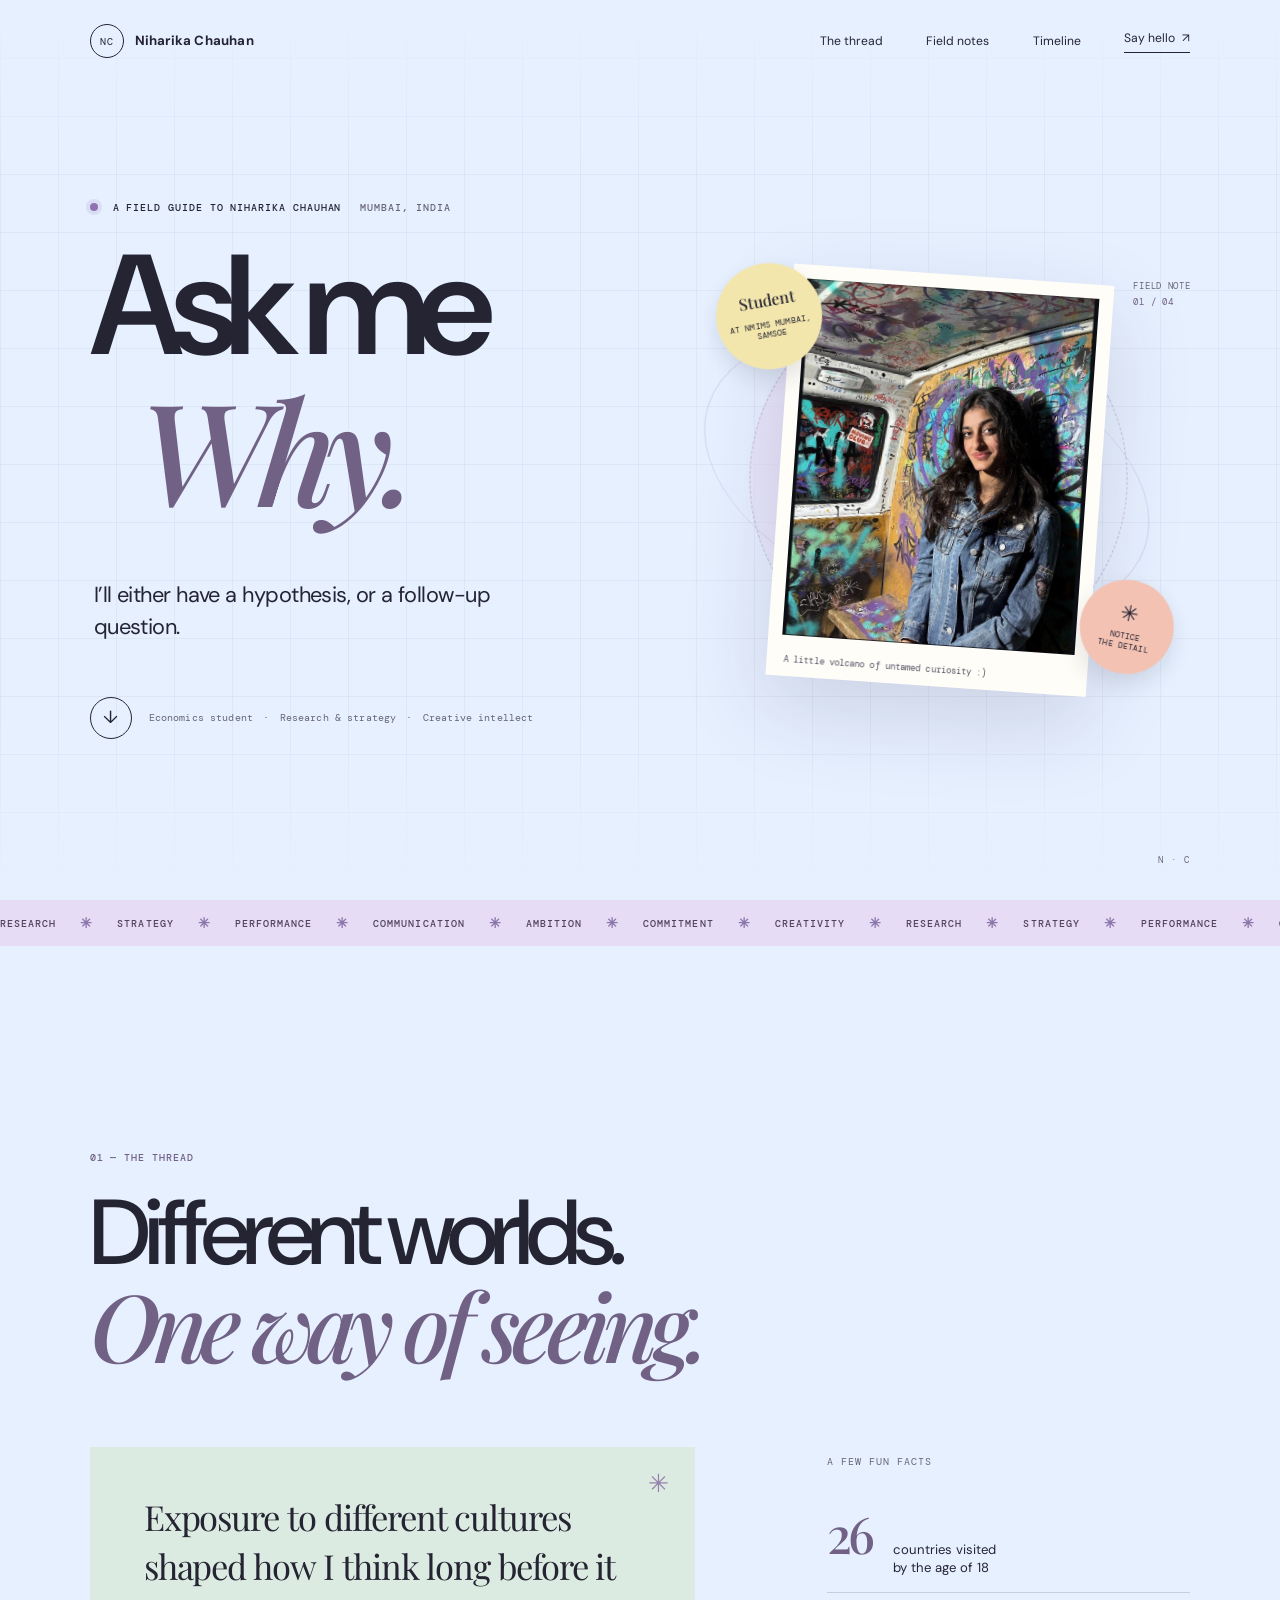
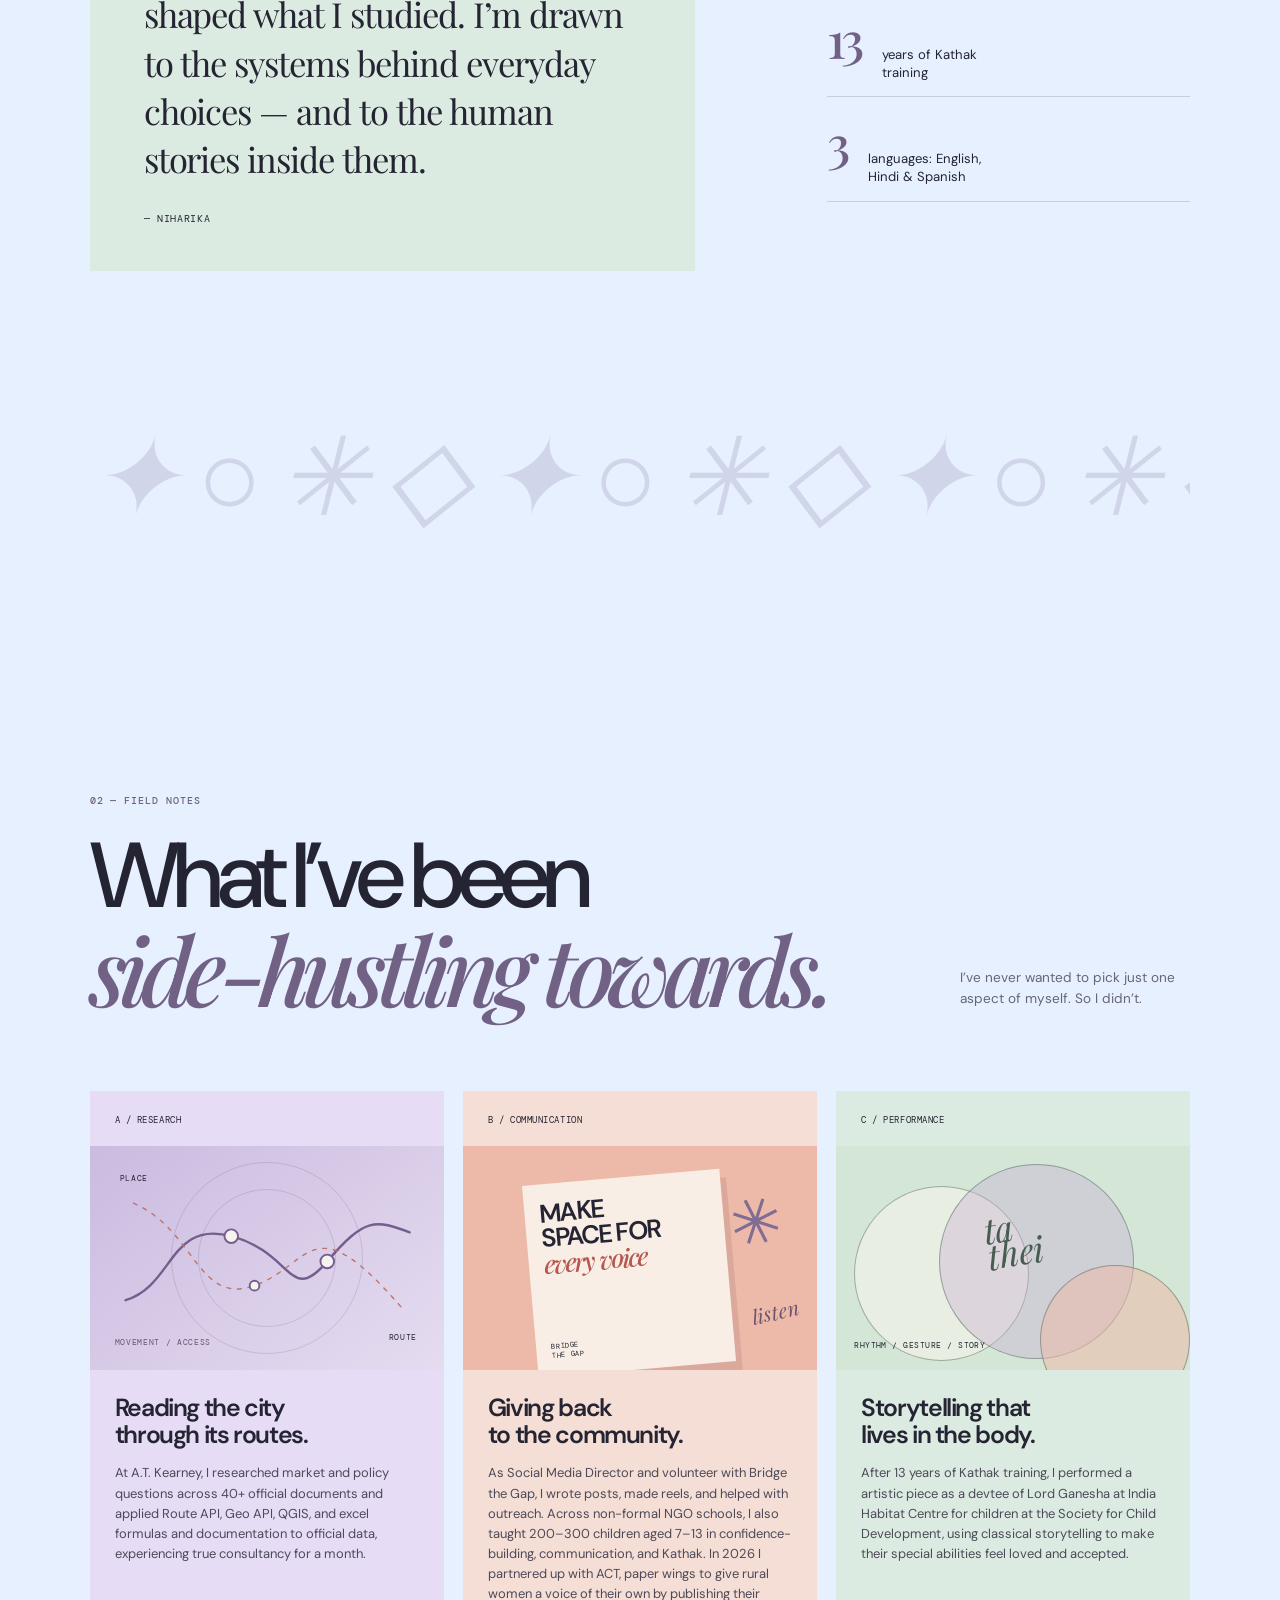
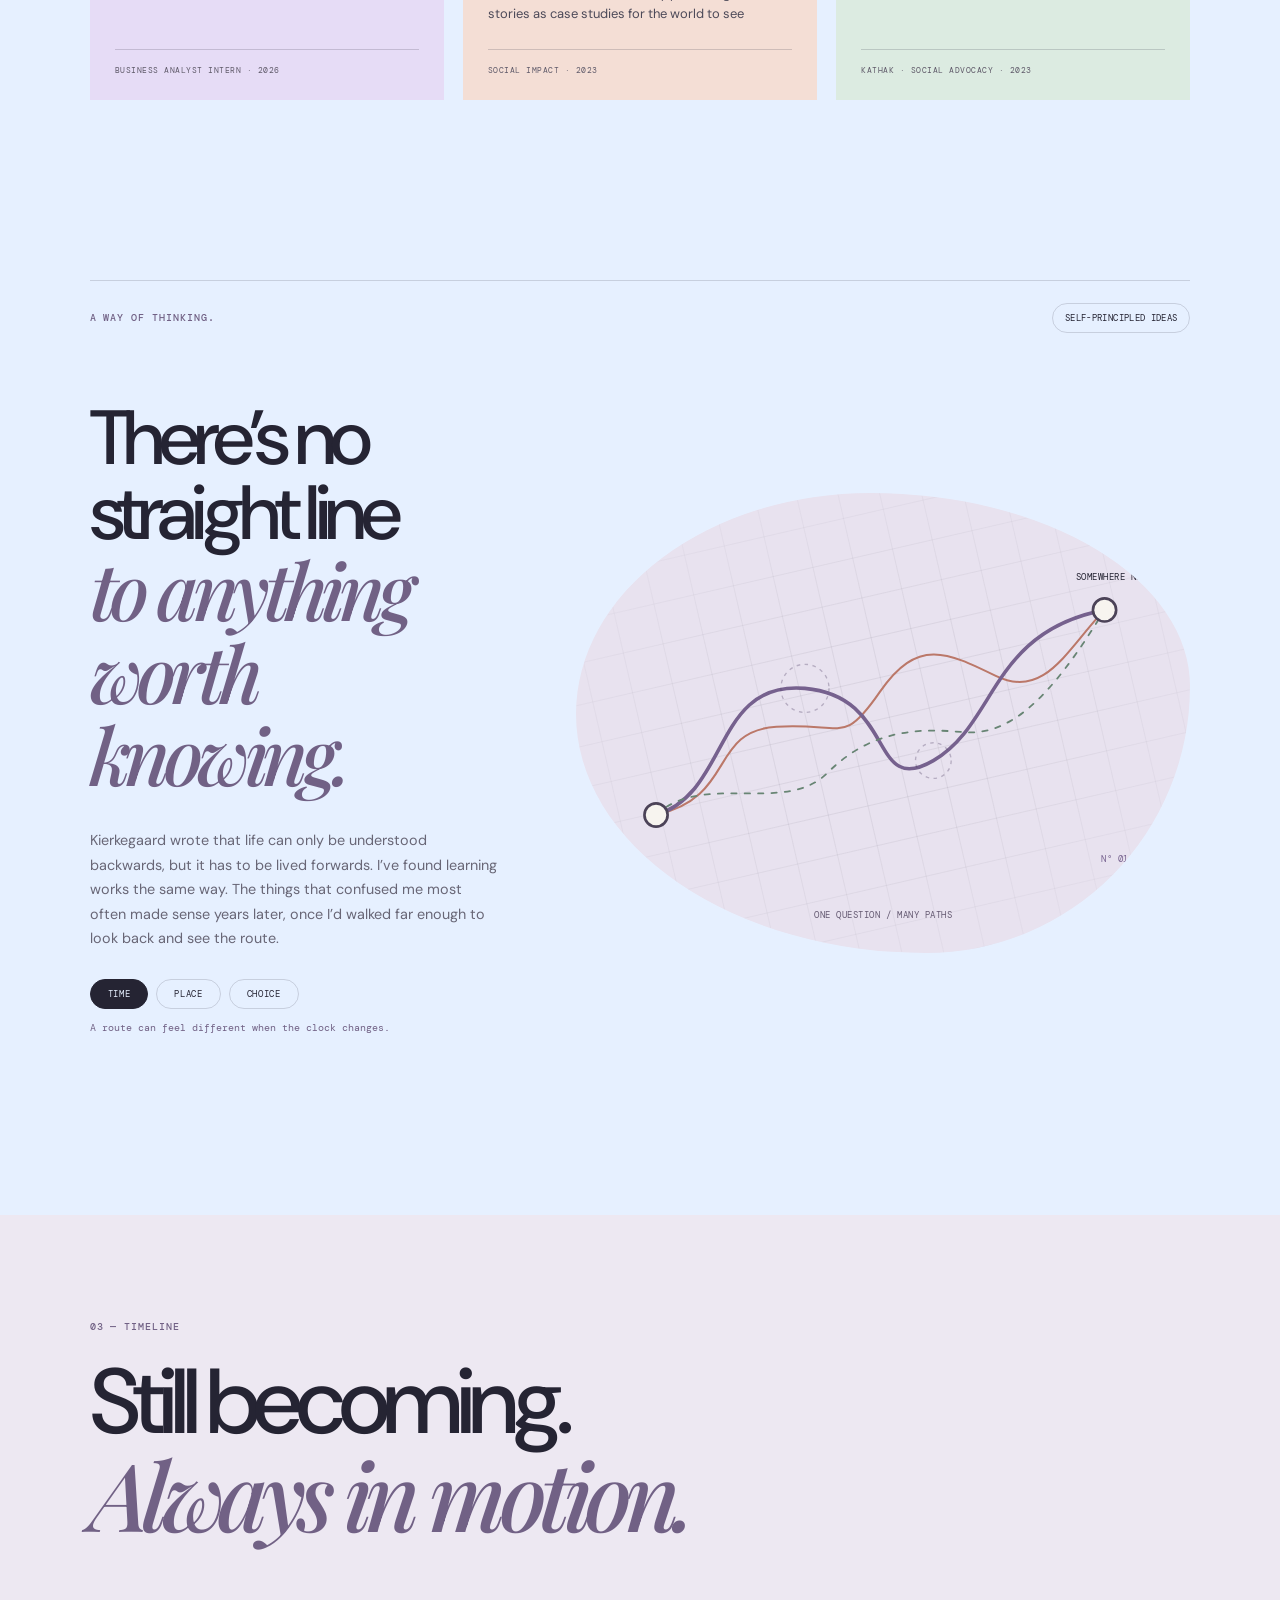
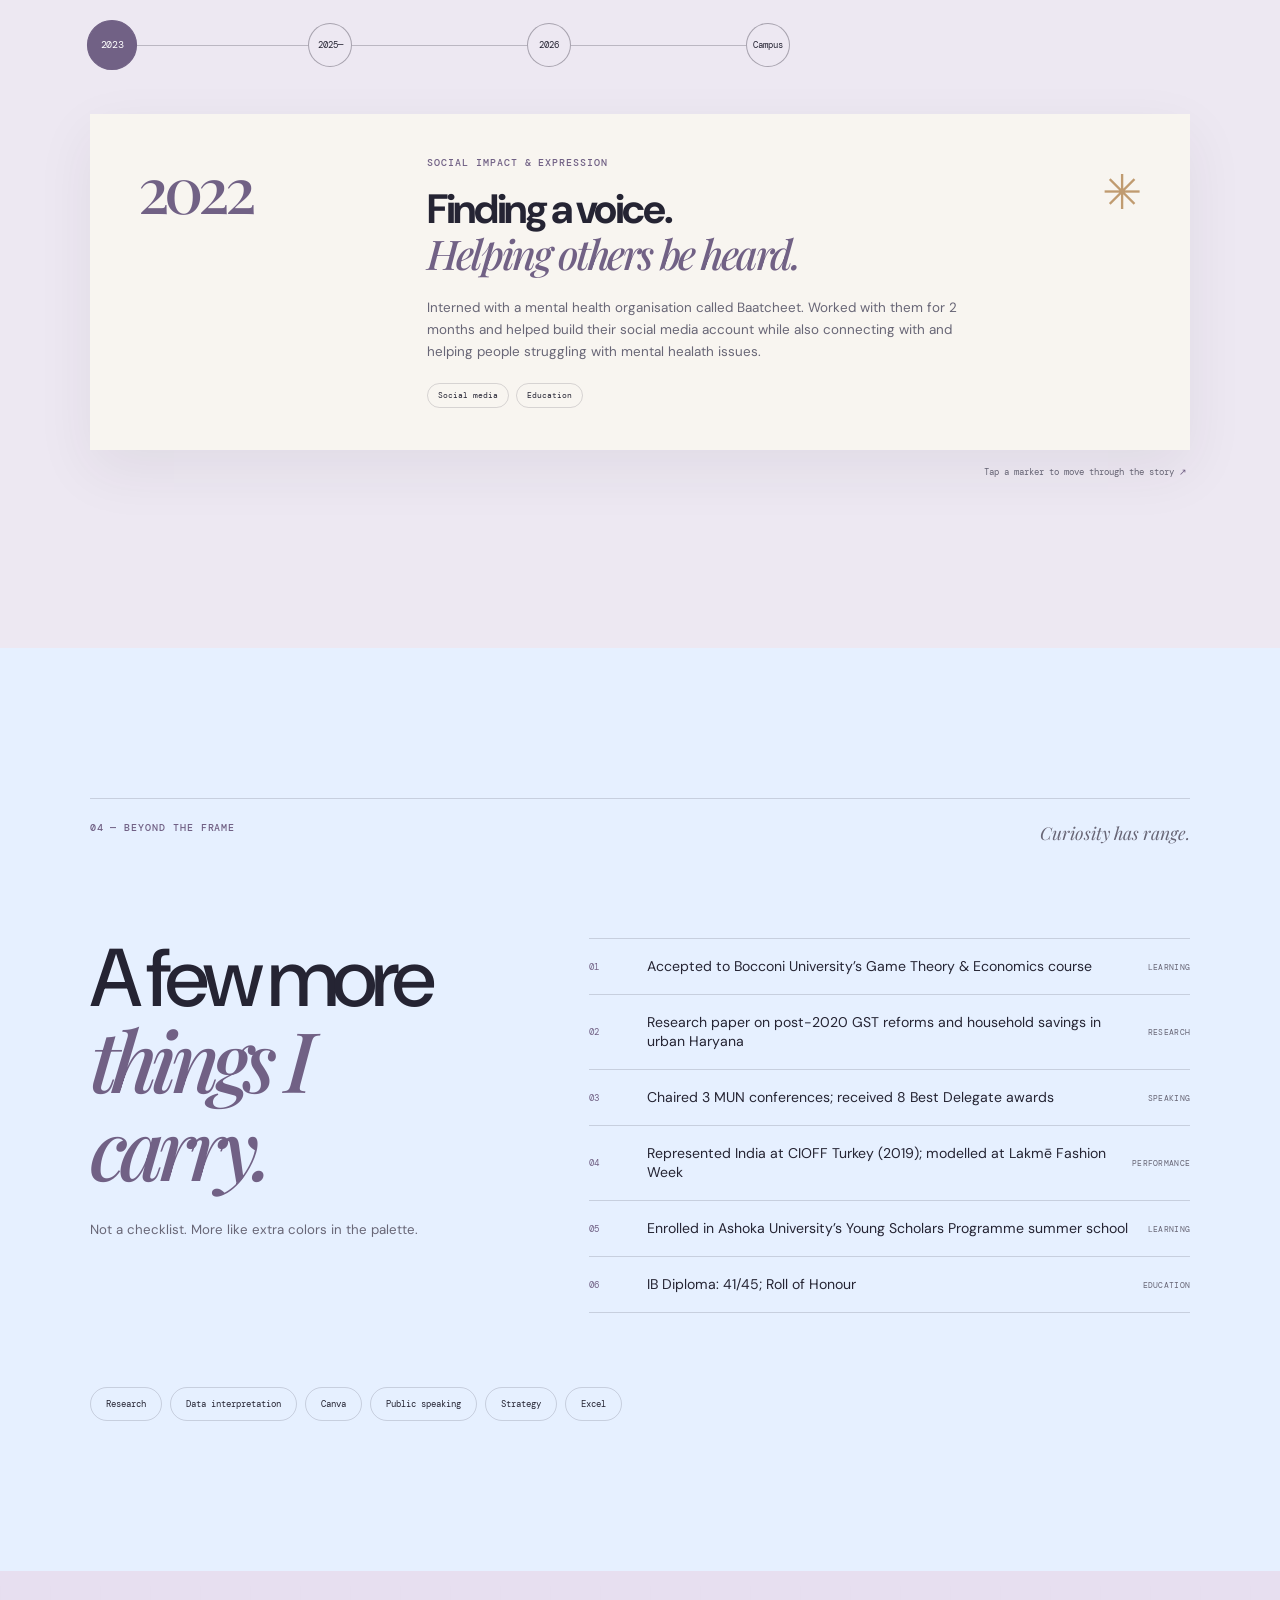
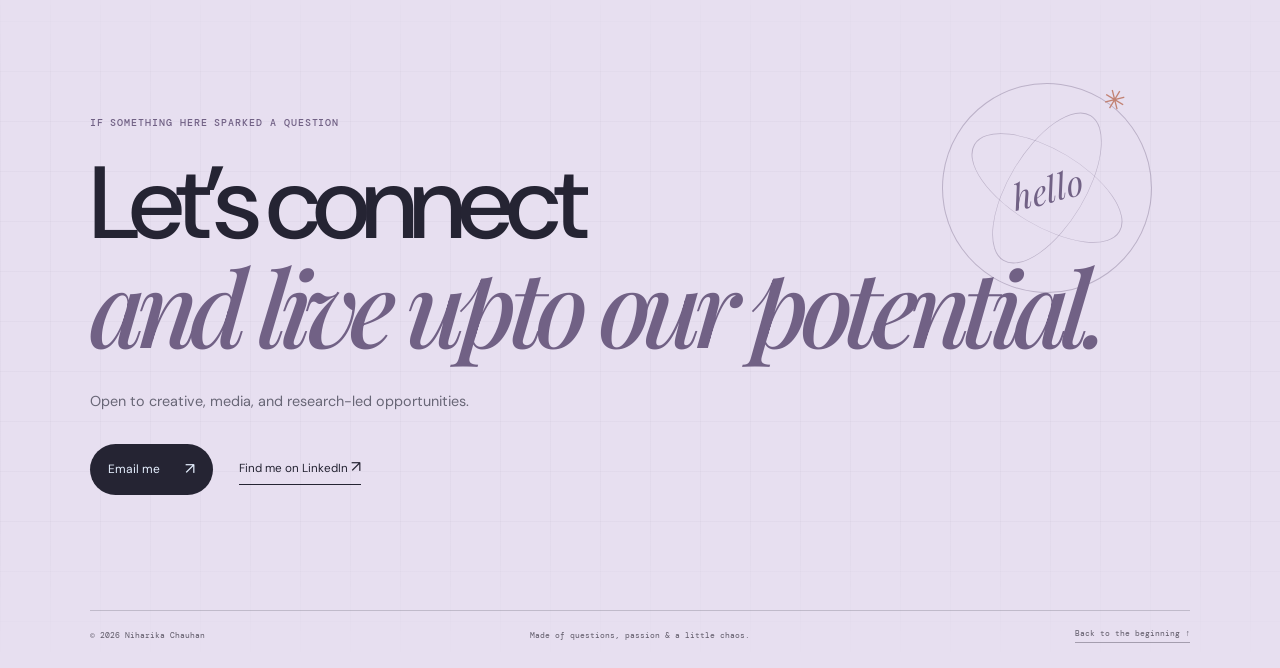
==== commit bcb2406e: "Update index.html" ====
--- a/index.html
+++ b/index.html
@@ -1 +1 @@
-<!doctype html><html lang="en"><head><meta charset="utf-8"><meta name="viewport" content="width=device-width, initial-scale=1"><meta name="theme-color" content="#f7f4ef"><meta name="description" content="Niharika Chauhan — economics student, researcher, storyteller, and Kathak dancer in Mumbai."><meta property="og:title" content="Niharika Chauhan — Ask Me Why"><meta property="og:description" content="A personal field guide to the questions, people, and ideas that shape Niharika's work."><meta property="og:type" content="website"><title>Niharika Chauhan — Ask Me Why</title><link rel="icon" href="assets/monogram.svg" type="image/svg+xml"><link rel="preload" as="image" href="IMG_5118.jpg"><link rel="stylesheet" href="styles.css"><script defer src="script.js"></script></head><body><div class="progress-track" aria-hidden="true"><span id="progress"></span></div><header class="site-header"><a class="brand" href="#top" aria-label="Niharika Chauhan, home"><span class="brand-mark">NC</span><span>Niharika Chauhan</span></a><nav class="main-nav" aria-label="Main navigation"><a href="#thread">The thread</a><a href="#fieldnotes">Field notes</a><a href="#timeline">Timeline</a><a href="#hello">Say hello <span aria-hidden="true">↗</span></a></nav><button class="menu-toggle" type="button" aria-label="Open navigation" aria-expanded="false"><span></span><span></span></button></header><main id="top"><section class="hero section-wrap" aria-labelledby="hero-title"><div class="hero-grid" aria-hidden="true"></div><div class="hero-copy"><p class="eyebrow"><span class="eyebrow-dot"></span> A field guide to Niharika Chauhan <span class="eyebrow-city">Mumbai, India</span></p><h1 id="hero-title"><span class="hero-line"><span class="kinetic" data-kinetic aria-hidden="true">Ask me</span><span class="sr-only">Ask me</span></span><span class="hero-line hero-line-offset"> <em>Why.</em></span></h1><p class="hero-deck">I’ll either have a hypothesis, or a follow-up question.</p><div class="hero-bottomline"><a class="round-link" href="#thread" aria-label="Scroll to the story"><span>↓</span></a><p>Economics student <span>·</span> Research &amp; strategy <span>·</span> Creative intellect</p></div></div><div class="hero-art"><div class="art-orbit orbit-one parallax" data-depth="0.08"></div><div class="art-orbit orbit-two parallax" data-depth="-0.05"></div><div class="portrait-mat parallax" data-depth="0.12"><div class="portrait-image"><img src="IMG_5118.jpg" alt="Niharika Chauhan in front of a historic tower" fetchpriority="high"></div><span class="portrait-caption">A little volcano of untamed curiosity :)</span></div><div class="sticker sticker-top parallax" data-depth="-0.14"><span>Student</span><small>at NMIMS Mumbai,<br>SAMSOE</small></div><div class="sticker sticker-side parallax" data-depth="0.18"><span>✳</span><small>notice<br>the detail</small></div><div class="art-note">FIELD NOTE<br><span>01 / 04</span></div></div><div class="hero-stamp" aria-hidden="true">N · C</div></section><div class="ticker" aria-label="Research, strategy, performance, communication, ambition, commitment, creativity"><div class="ticker-track"><span>Research <b>✳</b> Strategy <b>✳</b> Performance <b>✳</b> Communication <b>✳</b> Ambition <b>✳</b> Commitment <b>✳</b> Creativity <b>✳</b></span><span aria-hidden="true">Research <b>✳</b> Strategy <b>✳</b> Performance <b>✳</b> Communication <b>✳</b> Curiosity <b>✳</b></span></div></div><section class="thread section-wrap" id="thread" aria-labelledby="thread-title"><div class="section-heading reveal"><p class="eyebrow">01 — The thread</p><h2 id="thread-title">Different worlds.<br><em>One way of seeing.</em></h2></div><div class="thread-content"><div class="thread-note reveal"><span class="handdrawn-star" aria-hidden="true">✳</span><p>Exposure to different cultures shaped how I think long before it shaped what I studied. I’m drawn to the systems behind everyday choices — and to the human stories inside them.</p><span class="note-signature">— Niharika</span></div><div class="thread-aside reveal"><p class="aside-label">A few fun facts</p><div class="coordinate"><strong>26</strong><span>countries visited<br>by the age of 18</span></div><div class="coordinate"><strong>13</strong><span>years of Kathak<br>training</span></div><div class="coordinate"><strong>3</strong><span>languages: English,<br>Hindi &amp; Spanish</span></div></div></div><div class="thread-marquee" aria-hidden="true"><span>✦  ○  ✳  ◇  ✦  ○  ✳  ◇  ✦  ○  ✳  ◇</span></div></section><section class="fieldnotes section-wrap" id="fieldnotes" aria-labelledby="fieldnotes-title"><div class="section-heading section-heading-split reveal"><div><p class="eyebrow">02 — Field notes</p><h2 id="fieldnotes-title">What I’ve been<br><em>side-hustling towards.</em></h2></div><p class="heading-aside">I’ve never wanted to pick just one aspect of myself. So I didn’t.</p></div><div class="notes-grid"><article class="note-card note-card-lilac reveal"><div class="note-index">A / Research</div><div class="note-illustration research-illustration" aria-hidden="true"><span class="map-label map-label-one">place</span><span class="map-label map-label-two">route</span><svg viewBox="0 0 320 175" role="presentation"><path d="M14 131 C64 116 59 48 123 65 S183 137 222 91 S272 48 307 61"/><path d="M22 31 C86 58 88 137 147 116 S205 30 299 139"/><circle cx="123" cy="65" r="7"/><circle cx="222" cy="91" r="7"/><circle cx="147" cy="116" r="5"/></svg><span class="illustration-tag">movement / access</span></div><h3>Reading the city<br>through its routes.</h3><p>At A.T. Kearney, I researched market and policy questions across 40+ official documents and applied Route API, Geo API, QGIS, and excel formulas and documentation to official data, experiencing true consultancy for a month.</p><span class="card-foot">Business Analyst Intern · 2026</span></article><article class="note-card note-card-peach reveal"><div class="note-index">B / Communication </div><div class="note-illustration social-illustration" aria-hidden="true"><div class="social-poster"><span>make<br>space for<br><i>every voice</i></span><b>BRIDGE<br>THE GAP</b></div><span class="collage-flower">✳</span><span class="cutout-word">listen</span></div><h3>Giving back<br>to the community.</h3><p>As Social Media Director and volunteer with Bridge the Gap, I wrote posts, made reels, and helped with outreach. Across non-formal NGO schools, I also taught 200–300 children aged 7–13 in confidence-building, communication, and Kathak.</p><span class="card-foot">Social impact · 2023</span></article><article class="note-card note-card-mint reveal"><div class="note-index">C / Performance</div><div class="note-illustration rhythm-illustration" aria-hidden="true"><span class="rhythm-circle circle-a"></span><span class="rhythm-circle circle-b"></span><span class="rhythm-circle circle-c"></span><span class="rhythm-word">ta<br>thei</span><span class="rhythm-caption">rhythm / gesture / story</span></div><h3>Storytelling that<br>lives in the body.</h3><p>After 13 years of Kathak training, I performed a artistic piece as a devtee of Lord Ganesha at India Habitat Centre for children at the Society for Child Development, using classical storytelling to make their special abilities feel loved and accepted.</p><span class="card-foot">Kathak · Social advocacy · 2023</span></article></div></section><section class="concept section-wrap" id="concept" aria-labelledby="concept-title"><div class="concept-label reveal"><span class="eyebrow">A WAY OF THINKING.</span><span class="concept-badge">Self-principled ideas</span></div><div class="concept-layout"><div class="concept-copy reveal"><h2 id="concept-title">There’s no straight line<br><em>to anything worth knowing.</em></h2><p>Kierkegaard wrote that life can only be understood backwards, but it has to be lived forwards. I’ve found learning works the same way. The things that confused me most often made sense years later, once I’d walked far enough to look back and see the route.</p><div class="concept-controls" role="group" aria-label="Change the concept lens"><button class="lens-button is-active" type="button" data-lens="time" aria-pressed="true">Time</button><button class="lens-button" type="button" data-lens="place" aria-pressed="false">Place</button><button class="lens-button" type="button" data-lens="choice" aria-pressed="false">Choice</button></div><p class="lens-caption" id="lens-caption" aria-live="polite">A route can feel different when the clock changes.</p></div><div class="concept-map reveal" data-map-lens="time"><div class="map-grid" aria-hidden="true"></div><span class="map-key map-key-a">home</span><span class="map-key map-key-b">somewhere new</span><svg class="route-map" viewBox="0 0 620 420" role="img" aria-label="Abstract map showing several possible routes between two points"><path class="route route-soft" d="M55 319 C145 299 114 225 190 220 S264 242 306 181 S381 136 436 163 S516 133 558 89"/><path class="route route-main" d="M55 319 C138 294 119 168 222 177 S294 300 366 258 S429 114 558 89"/><path class="route route-dash" d="M55 319 C107 270 200 319 247 272 S345 221 398 226 S496 191 558 89"/><circle class="map-point point-start" cx="55" cy="319" r="13"/><circle class="map-point point-end" cx="558" cy="89" r="13"/><circle class="map-orbit" cx="222" cy="177" r="27"/><circle class="map-orbit" cx="366" cy="258" r="20"/></svg><span class="map-caption">one question / many paths</span><span class="map-mark">N° 01</span></div></div></section><section class="timeline-section section-wrap" id="timeline" aria-labelledby="timeline-title"><div class="section-heading reveal"><p class="eyebrow">03 — Timeline</p><h2 id="timeline-title">Still becoming.<br><em>Always in motion.</em></h2></div><div class="timeline-ui reveal"><div class="timeline-tabs" role="tablist" aria-label="Explore Niharika's timeline"><button class="timeline-tab is-active" id="tab-2023" role="tab" type="button" aria-selected="true" aria-controls="timeline-panel" data-event="2023">2023</button><button class="timeline-tab" id="tab-2025" role="tab" type="button" aria-selected="false" aria-controls="timeline-panel" data-event="2025">2025—</button><button class="timeline-tab" id="tab-2026" role="tab" type="button" aria-selected="false" aria-controls="timeline-panel" data-event="2026">2026</button><button class="timeline-tab" id="tab-campus" role="tab" type="button" aria-selected="false" aria-controls="timeline-panel" data-event="campus">Campus</button><span class="timeline-track" aria-hidden="true"><i id="timeline-marker"></i></span></div><article class="timeline-panel" id="timeline-panel" role="tabpanel" aria-labelledby="tab-2023" tabindex="0"><div class="timeline-year" id="timeline-year">2023</div><div class="timeline-details"><p class="eyebrow" id="timeline-kicker">Social impact &amp; expression</p><h3 id="timeline-heading">Finding a voice.<br><em>Helping others be heard.</em></h3><p id="timeline-description">Joined the core team at Bridge the Gap, shaping social content and outreach, and taught 200–300 children aged 7–13 across non-formal NGO schools. Also performed a Kathak presentation for 50–100 children at the Society for Child Development, many of whom had physical disabilities.</p><div class="timeline-tags" id="timeline-tags"><span>Social media</span><span>Education</span><span>Kathak</span></div></div><span class="timeline-doodle" aria-hidden="true">✳</span></article></div><p class="timeline-hint">Tap a marker to move through the story <span aria-hidden="true">↗</span></p></section><section class="beyond section-wrap" aria-labelledby="beyond-title"><div class="beyond-top reveal"><p class="eyebrow">04 — Beyond the frame</p><span>Curiosity has range.</span></div><div class="beyond-grid"><div class="beyond-title reveal"><h2 id="beyond-title">A few more<br><em>things I carry.</em></h2><p>Not a checklist. More like extra colors in the palette.</p></div><div class="beyond-list reveal"><div class="beyond-row"><span>01</span><p>Accepted to Bocconi University’s Game Theory &amp; Economics course</p><b>Learning</b></div><div class="beyond-row"><span>02</span><p>Research paper on post-2020 GST reforms and household savings in urban Haryana</p><b>Research</b></div><div class="beyond-row"><span>03</span><p>Chaired 3 MUN conferences; received 8 Best Delegate awards</p><b>Speaking</b></div><div class="beyond-row"><span>04</span><p>Represented India at CIOFF Turkey (2019); modelled at Lakmē Fashion Week</p><b>Performance</b></div><div class="beyond-row"><span>05</span><p>Enrolled in Ashoka University’s Young Scholars Programme summer school</p><b>Learning</b></div><div class="beyond-row"><span>06</span><p>IB Diploma: 41/45; Roll of Honour</p><b>Education</b></div></div></div><div class="skills-ribbon reveal"><span>Research</span><span>Data interpretation</span><span>Canva</span><span>Public speaking</span><span>Strategy</span><span>Excel</span></div></section><section class="contact section-wrap" id="hello" aria-labelledby="contact-title"><div class="contact-grid" aria-hidden="true"></div><div class="contact-inner reveal"><p class="eyebrow">If something here sparked a question</p><h2 id="contact-title">Let’s make<br><em>something matter.</em></h2><p class="contact-deck">Open to creative, media, and research-led opportunities.</p><div class="contact-links"><a class="contact-button" href="mailto:niharikachauhan07@gmail.com">Email me <span>↗</span></a><a class="linkedin-link" href="https://www.linkedin.com/in/niharika2007" target="_blank" rel="noreferrer">Find me on LinkedIn <span>↗</span></a></div></div><div class="contact-orbit" aria-hidden="true"><span>hello</span><i>✳</i></div><footer class="site-footer"><span>© <span id="year">2026</span> Niharika Chauhan</span><span>Made of questions, passion &amp; a little chaos.</span><a href="#top">Back to the beginning ↑</a></footer></section></main></body></html>
+<!doctype html><html lang="en"><head><meta charset="utf-8"><meta name="viewport" content="width=device-width, initial-scale=1"><meta name="theme-color" content="#f7f4ef"><meta name="description" content="Niharika Chauhan — economics student, researcher, storyteller, and Kathak dancer in Mumbai."><meta property="og:title" content="Niharika Chauhan — Ask Me Why"><meta property="og:description" content="A personal field guide to the questions, people, and ideas that shape Niharika's work."><meta property="og:type" content="website"><title>Niharika Chauhan — Ask Me Why</title><link rel="icon" href="assets/monogram.svg" type="image/svg+xml"><link rel="preload" as="image" href="IMG_5118.jpg"><link rel="stylesheet" href="styles.css"><script defer src="script.js"></script></head><body><div class="progress-track" aria-hidden="true"><span id="progress"></span></div><header class="site-header"><a class="brand" href="#top" aria-label="Niharika Chauhan, home"><span class="brand-mark">NC</span><span>Niharika Chauhan</span></a><nav class="main-nav" aria-label="Main navigation"><a href="#thread">The thread</a><a href="#fieldnotes">Field notes</a><a href="#timeline">Timeline</a><a href="#hello">Say hello <span aria-hidden="true">↗</span></a></nav><button class="menu-toggle" type="button" aria-label="Open navigation" aria-expanded="false"><span></span><span></span></button></header><main id="top"><section class="hero section-wrap" aria-labelledby="hero-title"><div class="hero-grid" aria-hidden="true"></div><div class="hero-copy"><p class="eyebrow"><span class="eyebrow-dot"></span> A field guide to Niharika Chauhan <span class="eyebrow-city">Mumbai, India</span></p><h1 id="hero-title"><span class="hero-line"><span class="kinetic" data-kinetic aria-hidden="true">Ask me</span><span class="sr-only">Ask me</span></span><span class="hero-line hero-line-offset"> <em>Why.</em></span></h1><p class="hero-deck">I’ll either have a hypothesis, or a follow-up question.</p><div class="hero-bottomline"><a class="round-link" href="#thread" aria-label="Scroll to the story"><span>↓</span></a><p>Economics student <span>·</span> Research &amp; strategy <span>·</span> Creative intellect</p></div></div><div class="hero-art"><div class="art-orbit orbit-one parallax" data-depth="0.08"></div><div class="art-orbit orbit-two parallax" data-depth="-0.05"></div><div class="portrait-mat parallax" data-depth="0.12"><div class="portrait-image"><img src="IMG_5118.jpg" alt="Niharika Chauhan in front of a historic tower" fetchpriority="high"></div><span class="portrait-caption">A little volcano of untamed curiosity :)</span></div><div class="sticker sticker-top parallax" data-depth="-0.14"><span>Student</span><small>at NMIMS Mumbai,<br>SAMSOE</small></div><div class="sticker sticker-side parallax" data-depth="0.18"><span>✳</span><small>notice<br>the detail</small></div><div class="art-note">FIELD NOTE<br><span>01 / 04</span></div></div><div class="hero-stamp" aria-hidden="true">N · C</div></section><div class="ticker" aria-label="Research, strategy, performance, communication, ambition, commitment, creativity"><div class="ticker-track"><span>Research <b>✳</b> Strategy <b>✳</b> Performance <b>✳</b> Communication <b>✳</b> Ambition <b>✳</b> Commitment <b>✳</b> Creativity <b>✳</b></span><span aria-hidden="true">Research <b>✳</b> Strategy <b>✳</b> Performance <b>✳</b> Communication <b>✳</b> Curiosity <b>✳</b></span></div></div><section class="thread section-wrap" id="thread" aria-labelledby="thread-title"><div class="section-heading reveal"><p class="eyebrow">01 — The thread</p><h2 id="thread-title">Different worlds.<br><em>One way of seeing.</em></h2></div><div class="thread-content"><div class="thread-note reveal"><span class="handdrawn-star" aria-hidden="true">✳</span><p>Exposure to different cultures shaped how I think long before it shaped what I studied. I’m drawn to the systems behind everyday choices — and to the human stories inside them.</p><span class="note-signature">— Niharika</span></div><div class="thread-aside reveal"><p class="aside-label">A few fun facts</p><div class="coordinate"><strong>26</strong><span>countries visited<br>by the age of 18</span></div><div class="coordinate"><strong>13</strong><span>years of Kathak<br>training</span></div><div class="coordinate"><strong>3</strong><span>languages: English,<br>Hindi &amp; Spanish</span></div></div></div><div class="thread-marquee" aria-hidden="true"><span>✦  ○  ✳  ◇  ✦  ○  ✳  ◇  ✦  ○  ✳  ◇</span></div></section><section class="fieldnotes section-wrap" id="fieldnotes" aria-labelledby="fieldnotes-title"><div class="section-heading section-heading-split reveal"><div><p class="eyebrow">02 — Field notes</p><h2 id="fieldnotes-title">What I’ve been<br><em>side-hustling towards.</em></h2></div><p class="heading-aside">I’ve never wanted to pick just one aspect of myself. So I didn’t.</p></div><div class="notes-grid"><article class="note-card note-card-lilac reveal"><div class="note-index">A / Research</div><div class="note-illustration research-illustration" aria-hidden="true"><span class="map-label map-label-one">place</span><span class="map-label map-label-two">route</span><svg viewBox="0 0 320 175" role="presentation"><path d="M14 131 C64 116 59 48 123 65 S183 137 222 91 S272 48 307 61"/><path d="M22 31 C86 58 88 137 147 116 S205 30 299 139"/><circle cx="123" cy="65" r="7"/><circle cx="222" cy="91" r="7"/><circle cx="147" cy="116" r="5"/></svg><span class="illustration-tag">movement / access</span></div><h3>Reading the city<br>through its routes.</h3><p>At A.T. Kearney, I researched market and policy questions across 40+ official documents and applied Route API, Geo API, QGIS, and excel formulas and documentation to official data, experiencing true consultancy for a month.</p><span class="card-foot">Business Analyst Intern · 2026</span></article><article class="note-card note-card-peach reveal"><div class="note-index">B / Communication </div><div class="note-illustration social-illustration" aria-hidden="true"><div class="social-poster"><span>make<br>space for<br><i>every voice</i></span><b>BRIDGE<br>THE GAP</b></div><span class="collage-flower">✳</span><span class="cutout-word">listen</span></div><h3>Giving back<br>to the community.</h3><p>As Social Media Director and volunteer with Bridge the Gap, I wrote posts, made reels, and helped with outreach. Across non-formal NGO schools, I also taught 200–300 children aged 7–13 in confidence-building, communication, and Kathak. In 2026 I partnered up with ACT, paper wings to give rural women a voice of their own by publishing their stories as case studies for the world to see </p><span class="card-foot">Social impact · 2023</span></article><article class="note-card note-card-mint reveal"><div class="note-index">C / Performance</div><div class="note-illustration rhythm-illustration" aria-hidden="true"><span class="rhythm-circle circle-a"></span><span class="rhythm-circle circle-b"></span><span class="rhythm-circle circle-c"></span><span class="rhythm-word">ta<br>thei</span><span class="rhythm-caption">rhythm / gesture / story</span></div><h3>Storytelling that<br>lives in the body.</h3><p>After 13 years of Kathak training, I performed a artistic piece as a devtee of Lord Ganesha at India Habitat Centre for children at the Society for Child Development, using classical storytelling to make their special abilities feel loved and accepted.</p><span class="card-foot">Kathak · Social advocacy · 2023</span></article></div></section><section class="concept section-wrap" id="concept" aria-labelledby="concept-title"><div class="concept-label reveal"><span class="eyebrow">A WAY OF THINKING.</span><span class="concept-badge">Self-principled ideas</span></div><div class="concept-layout"><div class="concept-copy reveal"><h2 id="concept-title">There’s no straight line<br><em>to anything worth knowing.</em></h2><p>Kierkegaard wrote that life can only be understood backwards, but it has to be lived forwards. I’ve found learning works the same way. The things that confused me most often made sense years later, once I’d walked far enough to look back and see the route.</p><div class="concept-controls" role="group" aria-label="Change the concept lens"><button class="lens-button is-active" type="button" data-lens="time" aria-pressed="true">Time</button><button class="lens-button" type="button" data-lens="place" aria-pressed="false">Place</button><button class="lens-button" type="button" data-lens="choice" aria-pressed="false">Choice</button></div><p class="lens-caption" id="lens-caption" aria-live="polite">A route can feel different when the clock changes.</p></div><div class="concept-map reveal" data-map-lens="time"><div class="map-grid" aria-hidden="true"></div><span class="map-key map-key-a">home</span><span class="map-key map-key-b">somewhere new</span><svg class="route-map" viewBox="0 0 620 420" role="img" aria-label="Abstract map showing several possible routes between two points"><path class="route route-soft" d="M55 319 C145 299 114 225 190 220 S264 242 306 181 S381 136 436 163 S516 133 558 89"/><path class="route route-main" d="M55 319 C138 294 119 168 222 177 S294 300 366 258 S429 114 558 89"/><path class="route route-dash" d="M55 319 C107 270 200 319 247 272 S345 221 398 226 S496 191 558 89"/><circle class="map-point point-start" cx="55" cy="319" r="13"/><circle class="map-point point-end" cx="558" cy="89" r="13"/><circle class="map-orbit" cx="222" cy="177" r="27"/><circle class="map-orbit" cx="366" cy="258" r="20"/></svg><span class="map-caption">one question / many paths</span><span class="map-mark">N° 01</span></div></div></section><section class="timeline-section section-wrap" id="timeline" aria-labelledby="timeline-title"><div class="section-heading reveal"><p class="eyebrow">03 — Timeline</p><h2 id="timeline-title">Still becoming.<br><em>Always in motion.</em></h2></div><div class="timeline-ui reveal"><div class="timeline-tabs" role="tablist" aria-label="Explore Niharika's timeline"><button class="timeline-tab is-active" id="tab-2023" role="tab" type="button" aria-selected="true" aria-controls="timeline-panel" data-event="2023">2023</button><button class="timeline-tab" id="tab-2025" role="tab" type="button" aria-selected="false" aria-controls="timeline-panel" data-event="2025">2025—</button><button class="timeline-tab" id="tab-2026" role="tab" type="button" aria-selected="false" aria-controls="timeline-panel" data-event="2026">2026</button><button class="timeline-tab" id="tab-campus" role="tab" type="button" aria-selected="false" aria-controls="timeline-panel" data-event="campus">Campus</button><span class="timeline-track" aria-hidden="true"><i id="timeline-marker"></i></span></div><article class="timeline-panel" id="timeline-panel" role="tabpanel" aria-labelledby="tab-2023" tabindex="0"><div class="timeline-year" id="timeline-year">2022</div><div class="timeline-details"><p class="eyebrow" id="timeline-kicker">Social impact &amp; expression</p><h3 id="timeline-heading">Finding a voice.<br><em>Helping others be heard.</em></h3><p id="timeline-description">Interned with a mental health organisation called Baatcheet. Worked with them for 2 months and helped build their social media account while also connecting with and helping people struggling with mental healath issues.</p><div class="timeline-tags" id="timeline-tags"><span>Social media</span><span>Education</span></div></div><span class="timeline-doodle" aria-hidden="true">✳</span></article></div><p class="timeline-hint">Tap a marker to move through the story <span aria-hidden="true">↗</span></p></section><section class="beyond section-wrap" aria-labelledby="beyond-title"><div class="beyond-top reveal"><p class="eyebrow">04 — Beyond the frame</p><span>Curiosity has range.</span></div><div class="beyond-grid"><div class="beyond-title reveal"><h2 id="beyond-title">A few more<br><em>things I carry.</em></h2><p>Not a checklist. More like extra colors in the palette.</p></div><div class="beyond-list reveal"><div class="beyond-row"><span>01</span><p>Accepted to Bocconi University’s Game Theory &amp; Economics course</p><b>Learning</b></div><div class="beyond-row"><span>02</span><p>Research paper on post-2020 GST reforms and household savings in urban Haryana</p><b>Research</b></div><div class="beyond-row"><span>03</span><p>Chaired 3 MUN conferences; received 8 Best Delegate awards</p><b>Speaking</b></div><div class="beyond-row"><span>04</span><p>Represented India at CIOFF Turkey (2019); modelled at Lakmē Fashion Week</p><b>Performance</b></div><div class="beyond-row"><span>05</span><p>Enrolled in Ashoka University’s Young Scholars Programme summer school</p><b>Learning</b></div><div class="beyond-row"><span>06</span><p>IB Diploma: 41/45; Roll of Honour</p><b>Education</b></div></div></div><div class="skills-ribbon reveal"><span>Research</span><span>Data interpretation</span><span>Canva</span><span>Public speaking</span><span>Strategy</span><span>Excel</span></div></section><section class="contact section-wrap" id="hello" aria-labelledby="contact-title"><div class="contact-grid" aria-hidden="true"></div><div class="contact-inner reveal"><p class="eyebrow">If something here sparked a question</p><h2 id="contact-title">Let’s connect<br><em>and live upto our potential.</em></h2><p class="contact-deck">Open to creative, media, and research-led opportunities.</p><div class="contact-links"><a class="contact-button" href="mailto:niharikachauhan07@gmail.com">Email me <span>↗</span></a><a class="linkedin-link" href="https://www.linkedin.com/in/niharika2007" target="_blank" rel="noreferrer">Find me on LinkedIn <span>↗</span></a></div></div><div class="contact-orbit" aria-hidden="true"><span>hello</span><i>✳</i></div><footer class="site-footer"><span>© <span id="year">2026</span> Niharika Chauhan</span><span>Made of questions, passion &amp; a little chaos.</span><a href="#top">Back to the beginning ↑</a></footer></section></main></body></html>
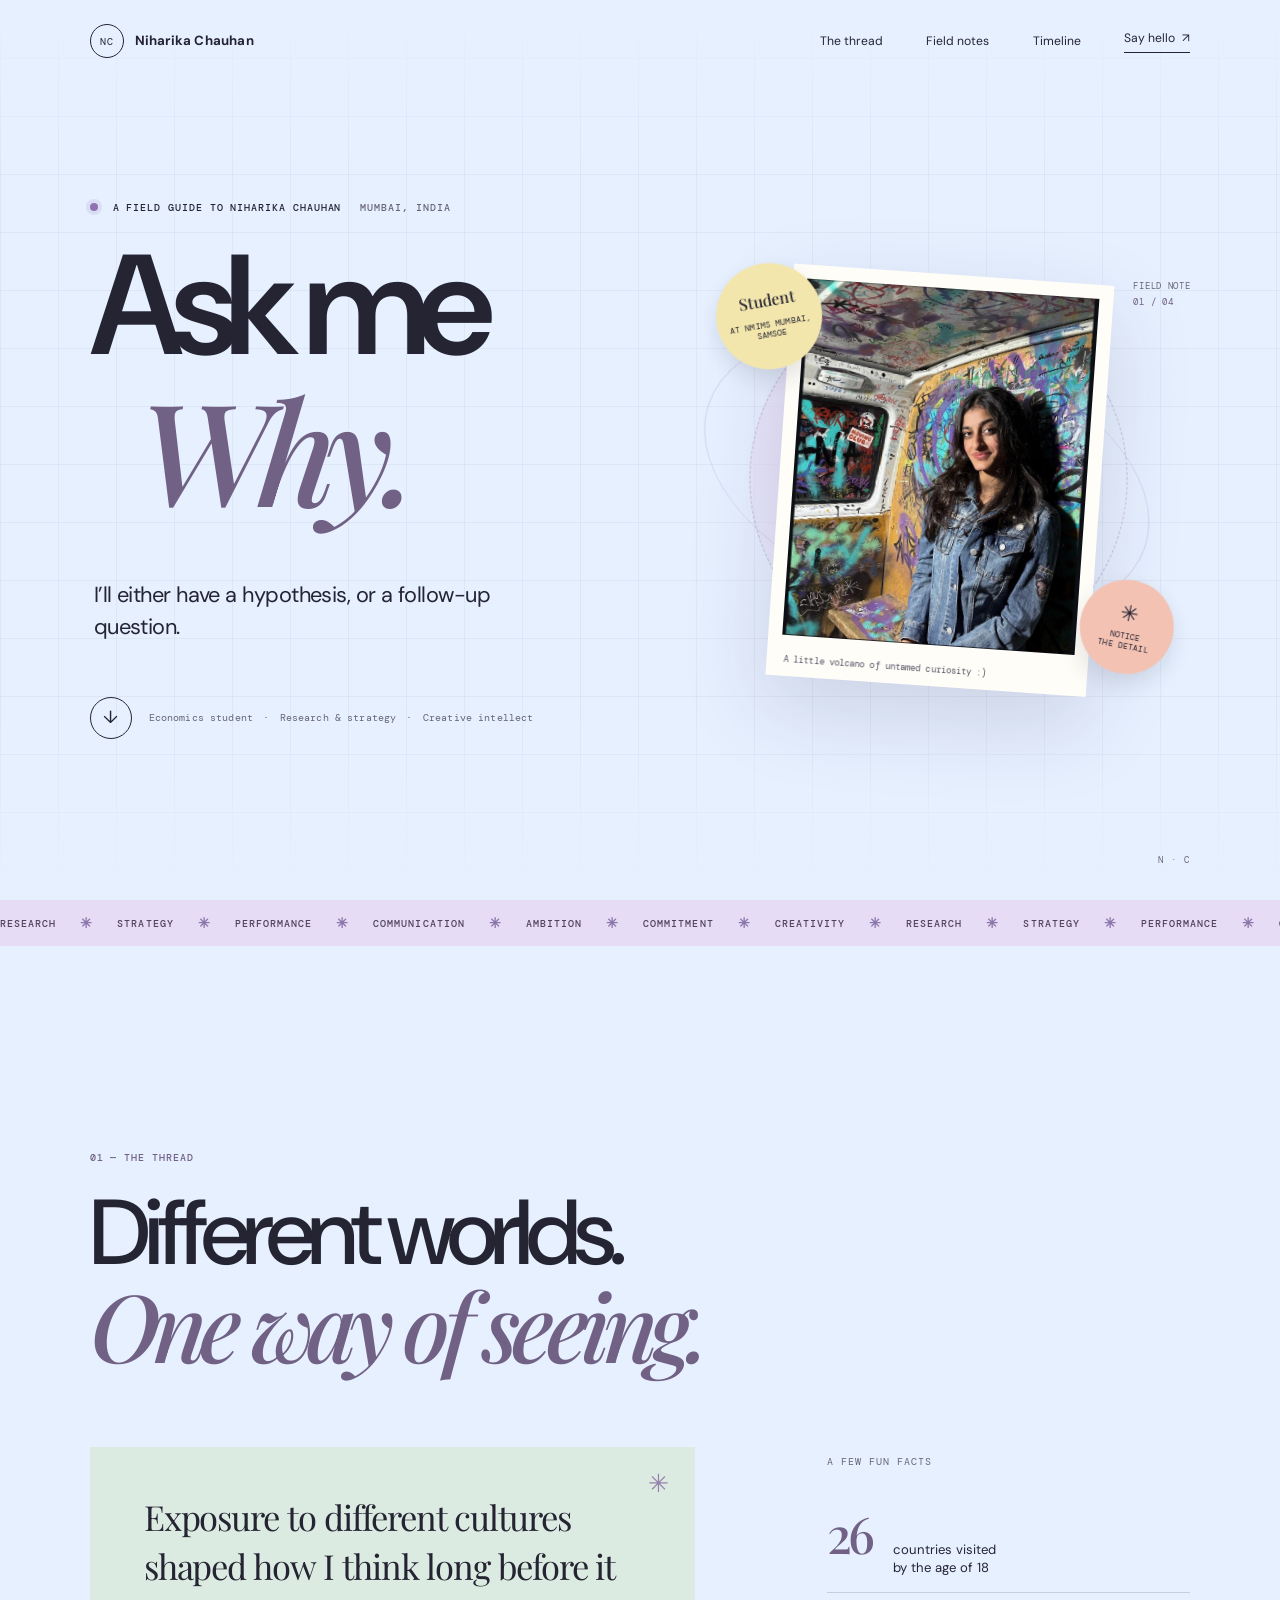
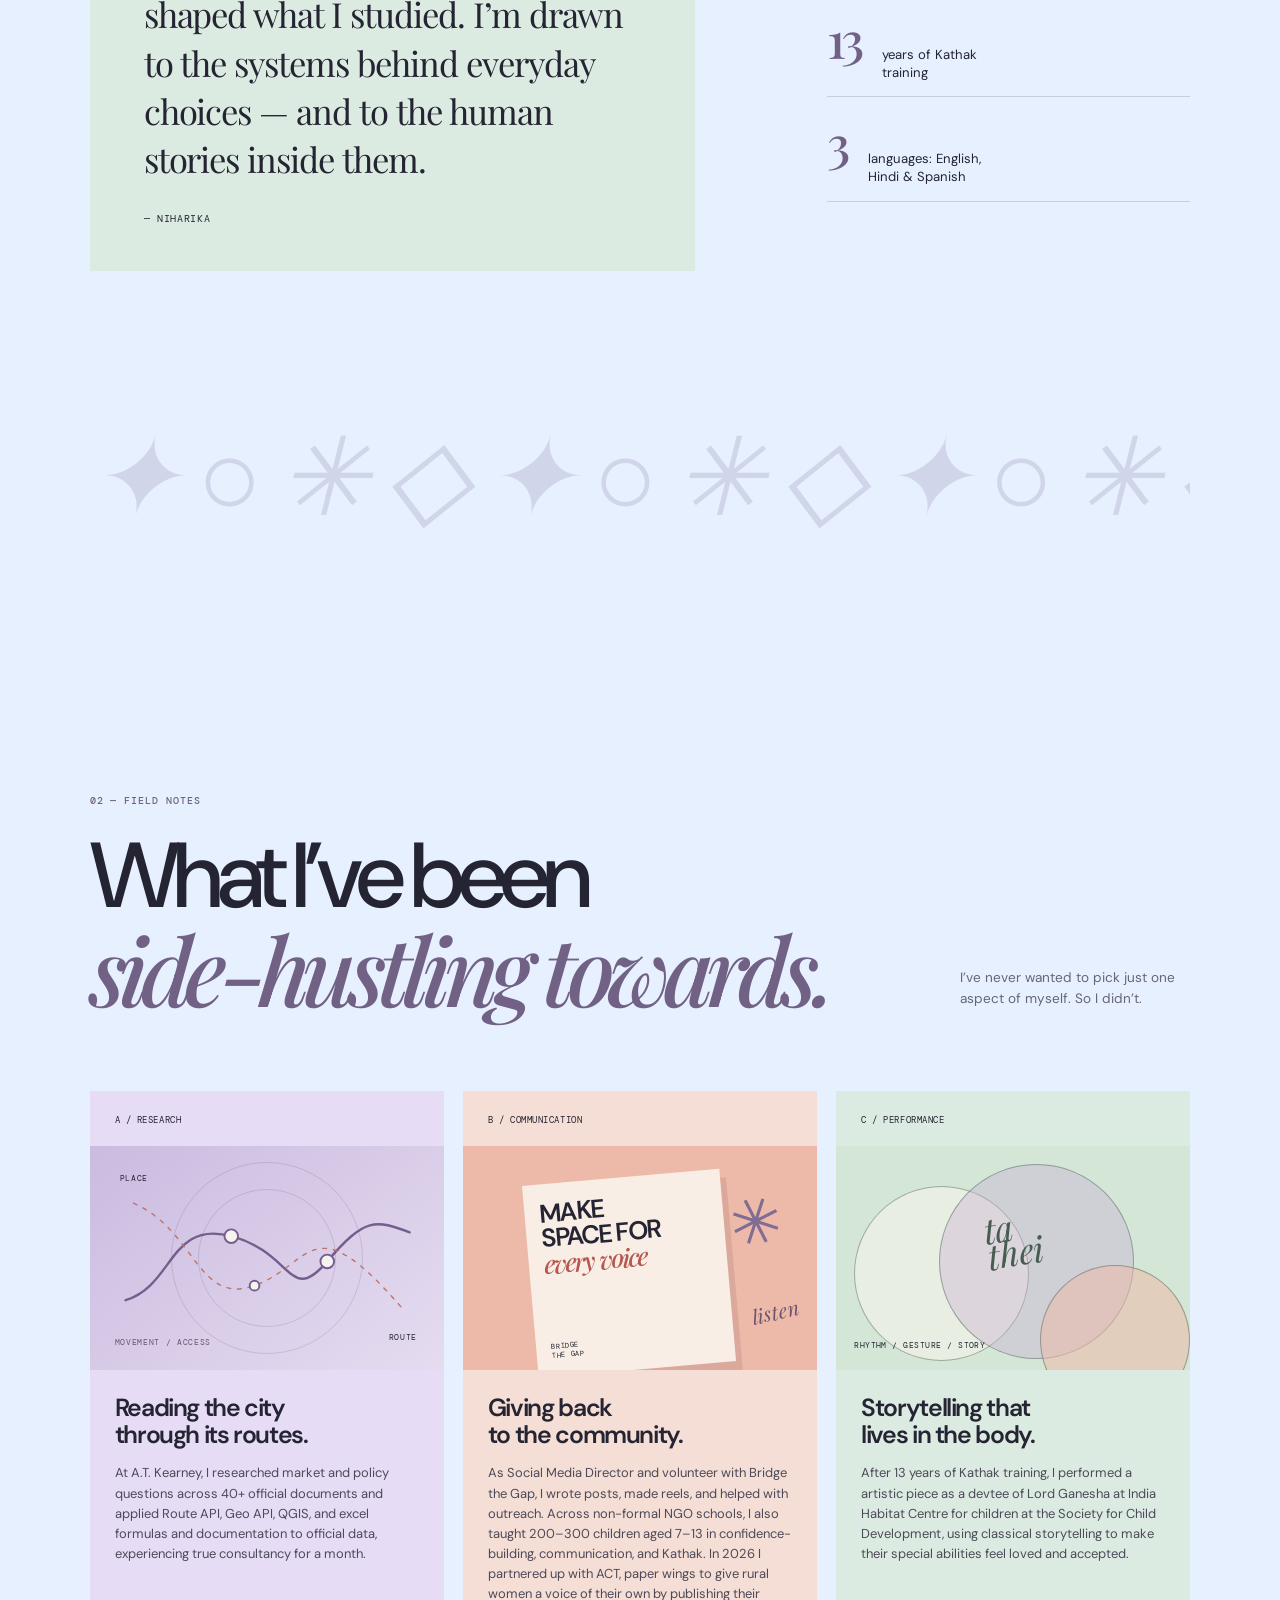
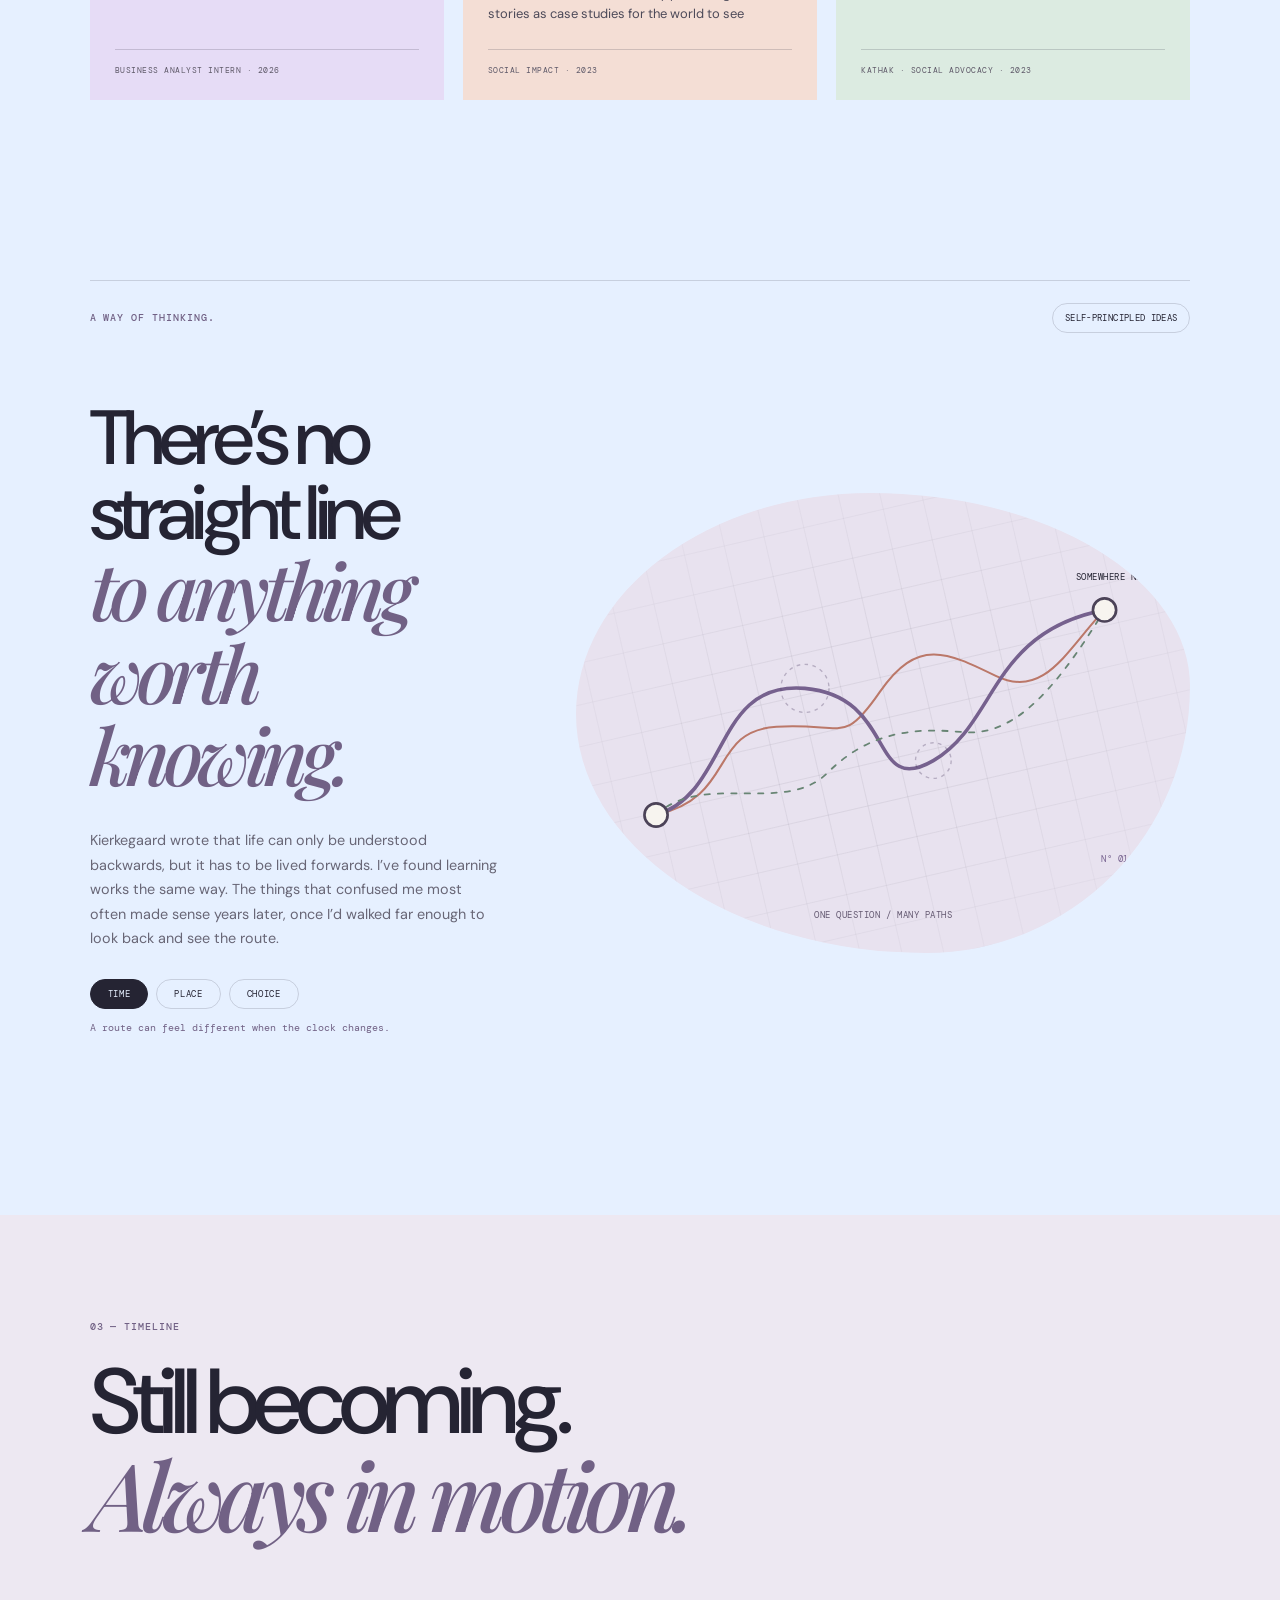
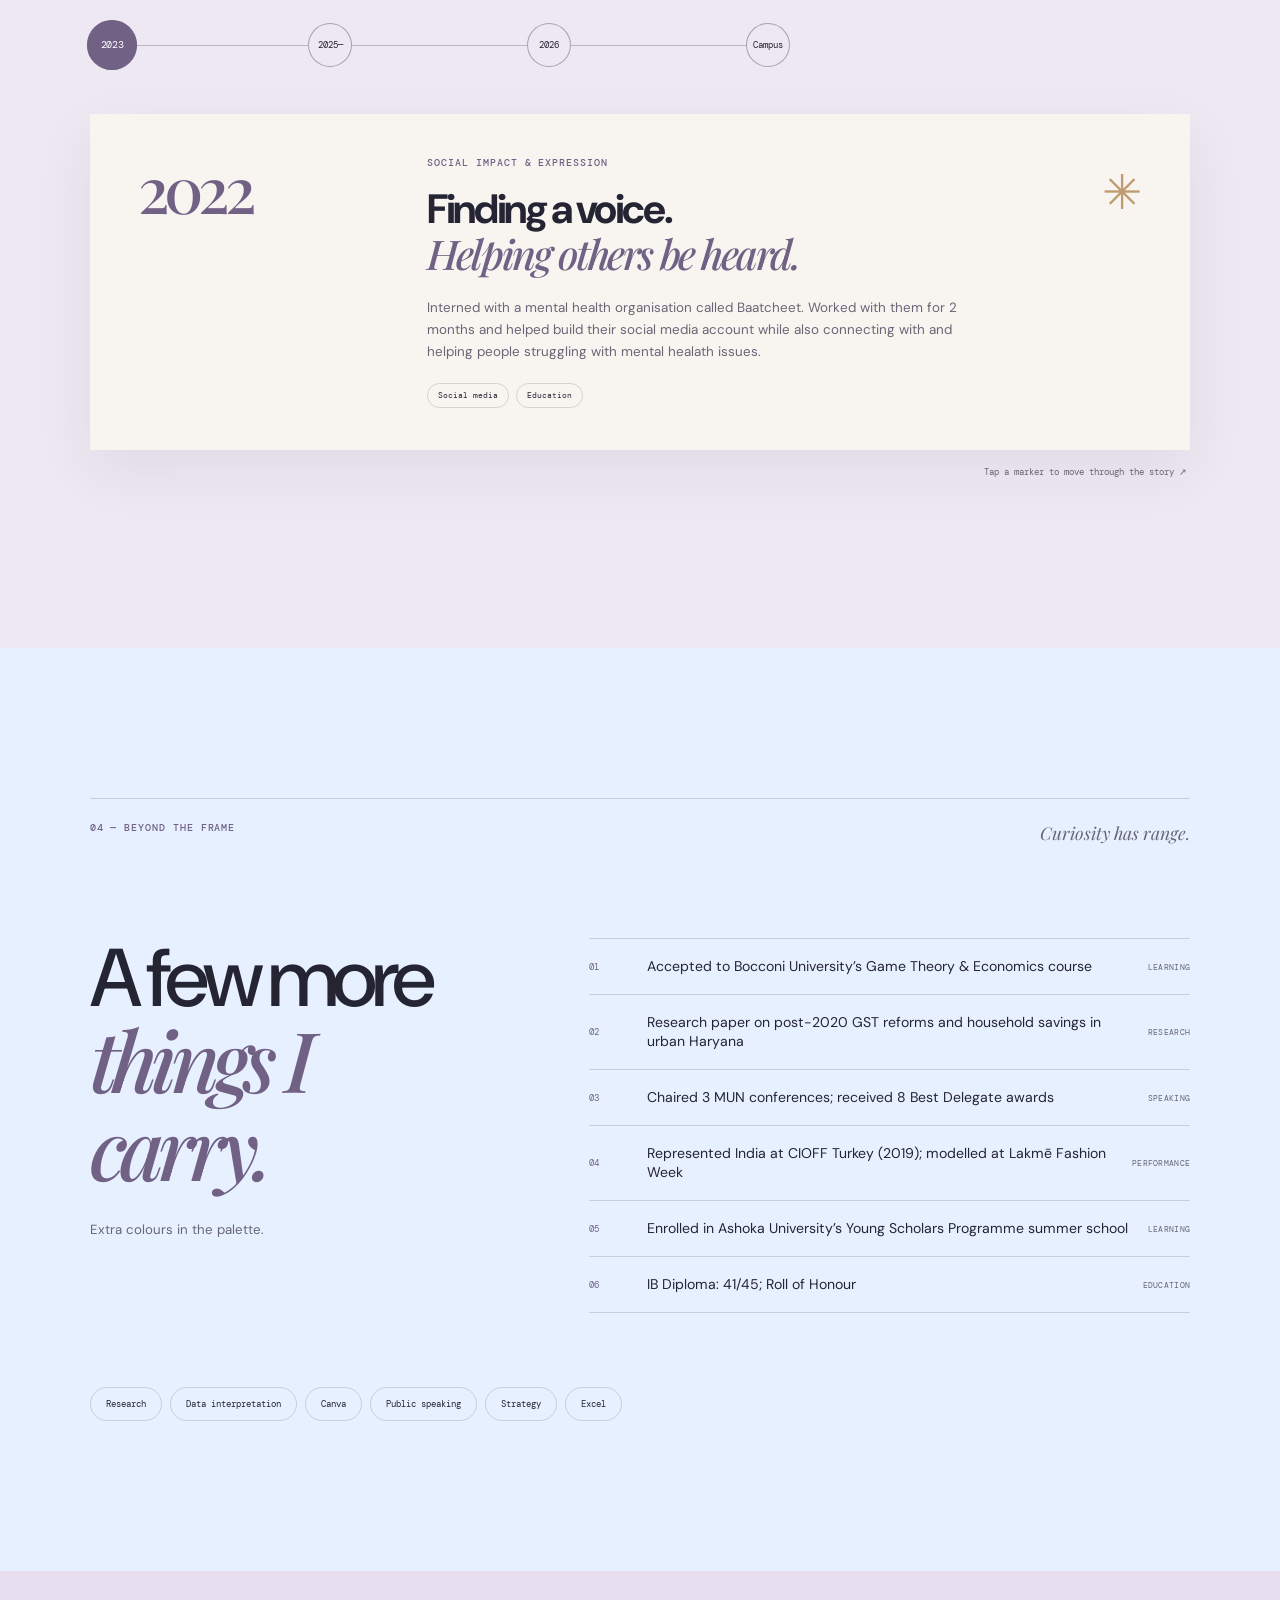
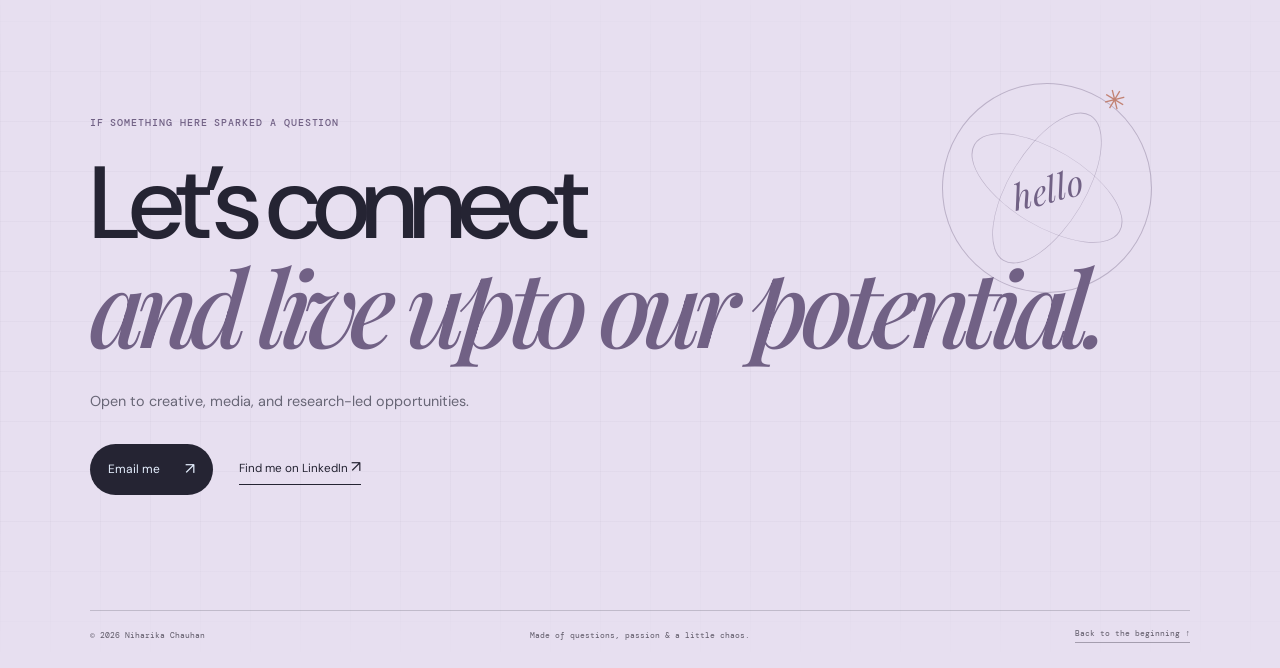
==== commit 49cb4566: "Update index.html" ====
--- a/index.html
+++ b/index.html
@@ -1 +1 @@
-<!doctype html><html lang="en"><head><meta charset="utf-8"><meta name="viewport" content="width=device-width, initial-scale=1"><meta name="theme-color" content="#f7f4ef"><meta name="description" content="Niharika Chauhan — economics student, researcher, storyteller, and Kathak dancer in Mumbai."><meta property="og:title" content="Niharika Chauhan — Ask Me Why"><meta property="og:description" content="A personal field guide to the questions, people, and ideas that shape Niharika's work."><meta property="og:type" content="website"><title>Niharika Chauhan — Ask Me Why</title><link rel="icon" href="assets/monogram.svg" type="image/svg+xml"><link rel="preload" as="image" href="IMG_5118.jpg"><link rel="stylesheet" href="styles.css"><script defer src="script.js"></script></head><body><div class="progress-track" aria-hidden="true"><span id="progress"></span></div><header class="site-header"><a class="brand" href="#top" aria-label="Niharika Chauhan, home"><span class="brand-mark">NC</span><span>Niharika Chauhan</span></a><nav class="main-nav" aria-label="Main navigation"><a href="#thread">The thread</a><a href="#fieldnotes">Field notes</a><a href="#timeline">Timeline</a><a href="#hello">Say hello <span aria-hidden="true">↗</span></a></nav><button class="menu-toggle" type="button" aria-label="Open navigation" aria-expanded="false"><span></span><span></span></button></header><main id="top"><section class="hero section-wrap" aria-labelledby="hero-title"><div class="hero-grid" aria-hidden="true"></div><div class="hero-copy"><p class="eyebrow"><span class="eyebrow-dot"></span> A field guide to Niharika Chauhan <span class="eyebrow-city">Mumbai, India</span></p><h1 id="hero-title"><span class="hero-line"><span class="kinetic" data-kinetic aria-hidden="true">Ask me</span><span class="sr-only">Ask me</span></span><span class="hero-line hero-line-offset"> <em>Why.</em></span></h1><p class="hero-deck">I’ll either have a hypothesis, or a follow-up question.</p><div class="hero-bottomline"><a class="round-link" href="#thread" aria-label="Scroll to the story"><span>↓</span></a><p>Economics student <span>·</span> Research &amp; strategy <span>·</span> Creative intellect</p></div></div><div class="hero-art"><div class="art-orbit orbit-one parallax" data-depth="0.08"></div><div class="art-orbit orbit-two parallax" data-depth="-0.05"></div><div class="portrait-mat parallax" data-depth="0.12"><div class="portrait-image"><img src="IMG_5118.jpg" alt="Niharika Chauhan in front of a historic tower" fetchpriority="high"></div><span class="portrait-caption">A little volcano of untamed curiosity :)</span></div><div class="sticker sticker-top parallax" data-depth="-0.14"><span>Student</span><small>at NMIMS Mumbai,<br>SAMSOE</small></div><div class="sticker sticker-side parallax" data-depth="0.18"><span>✳</span><small>notice<br>the detail</small></div><div class="art-note">FIELD NOTE<br><span>01 / 04</span></div></div><div class="hero-stamp" aria-hidden="true">N · C</div></section><div class="ticker" aria-label="Research, strategy, performance, communication, ambition, commitment, creativity"><div class="ticker-track"><span>Research <b>✳</b> Strategy <b>✳</b> Performance <b>✳</b> Communication <b>✳</b> Ambition <b>✳</b> Commitment <b>✳</b> Creativity <b>✳</b></span><span aria-hidden="true">Research <b>✳</b> Strategy <b>✳</b> Performance <b>✳</b> Communication <b>✳</b> Curiosity <b>✳</b></span></div></div><section class="thread section-wrap" id="thread" aria-labelledby="thread-title"><div class="section-heading reveal"><p class="eyebrow">01 — The thread</p><h2 id="thread-title">Different worlds.<br><em>One way of seeing.</em></h2></div><div class="thread-content"><div class="thread-note reveal"><span class="handdrawn-star" aria-hidden="true">✳</span><p>Exposure to different cultures shaped how I think long before it shaped what I studied. I’m drawn to the systems behind everyday choices — and to the human stories inside them.</p><span class="note-signature">— Niharika</span></div><div class="thread-aside reveal"><p class="aside-label">A few fun facts</p><div class="coordinate"><strong>26</strong><span>countries visited<br>by the age of 18</span></div><div class="coordinate"><strong>13</strong><span>years of Kathak<br>training</span></div><div class="coordinate"><strong>3</strong><span>languages: English,<br>Hindi &amp; Spanish</span></div></div></div><div class="thread-marquee" aria-hidden="true"><span>✦  ○  ✳  ◇  ✦  ○  ✳  ◇  ✦  ○  ✳  ◇</span></div></section><section class="fieldnotes section-wrap" id="fieldnotes" aria-labelledby="fieldnotes-title"><div class="section-heading section-heading-split reveal"><div><p class="eyebrow">02 — Field notes</p><h2 id="fieldnotes-title">What I’ve been<br><em>side-hustling towards.</em></h2></div><p class="heading-aside">I’ve never wanted to pick just one aspect of myself. So I didn’t.</p></div><div class="notes-grid"><article class="note-card note-card-lilac reveal"><div class="note-index">A / Research</div><div class="note-illustration research-illustration" aria-hidden="true"><span class="map-label map-label-one">place</span><span class="map-label map-label-two">route</span><svg viewBox="0 0 320 175" role="presentation"><path d="M14 131 C64 116 59 48 123 65 S183 137 222 91 S272 48 307 61"/><path d="M22 31 C86 58 88 137 147 116 S205 30 299 139"/><circle cx="123" cy="65" r="7"/><circle cx="222" cy="91" r="7"/><circle cx="147" cy="116" r="5"/></svg><span class="illustration-tag">movement / access</span></div><h3>Reading the city<br>through its routes.</h3><p>At A.T. Kearney, I researched market and policy questions across 40+ official documents and applied Route API, Geo API, QGIS, and excel formulas and documentation to official data, experiencing true consultancy for a month.</p><span class="card-foot">Business Analyst Intern · 2026</span></article><article class="note-card note-card-peach reveal"><div class="note-index">B / Communication </div><div class="note-illustration social-illustration" aria-hidden="true"><div class="social-poster"><span>make<br>space for<br><i>every voice</i></span><b>BRIDGE<br>THE GAP</b></div><span class="collage-flower">✳</span><span class="cutout-word">listen</span></div><h3>Giving back<br>to the community.</h3><p>As Social Media Director and volunteer with Bridge the Gap, I wrote posts, made reels, and helped with outreach. Across non-formal NGO schools, I also taught 200–300 children aged 7–13 in confidence-building, communication, and Kathak. In 2026 I partnered up with ACT, paper wings to give rural women a voice of their own by publishing their stories as case studies for the world to see </p><span class="card-foot">Social impact · 2023</span></article><article class="note-card note-card-mint reveal"><div class="note-index">C / Performance</div><div class="note-illustration rhythm-illustration" aria-hidden="true"><span class="rhythm-circle circle-a"></span><span class="rhythm-circle circle-b"></span><span class="rhythm-circle circle-c"></span><span class="rhythm-word">ta<br>thei</span><span class="rhythm-caption">rhythm / gesture / story</span></div><h3>Storytelling that<br>lives in the body.</h3><p>After 13 years of Kathak training, I performed a artistic piece as a devtee of Lord Ganesha at India Habitat Centre for children at the Society for Child Development, using classical storytelling to make their special abilities feel loved and accepted.</p><span class="card-foot">Kathak · Social advocacy · 2023</span></article></div></section><section class="concept section-wrap" id="concept" aria-labelledby="concept-title"><div class="concept-label reveal"><span class="eyebrow">A WAY OF THINKING.</span><span class="concept-badge">Self-principled ideas</span></div><div class="concept-layout"><div class="concept-copy reveal"><h2 id="concept-title">There’s no straight line<br><em>to anything worth knowing.</em></h2><p>Kierkegaard wrote that life can only be understood backwards, but it has to be lived forwards. I’ve found learning works the same way. The things that confused me most often made sense years later, once I’d walked far enough to look back and see the route.</p><div class="concept-controls" role="group" aria-label="Change the concept lens"><button class="lens-button is-active" type="button" data-lens="time" aria-pressed="true">Time</button><button class="lens-button" type="button" data-lens="place" aria-pressed="false">Place</button><button class="lens-button" type="button" data-lens="choice" aria-pressed="false">Choice</button></div><p class="lens-caption" id="lens-caption" aria-live="polite">A route can feel different when the clock changes.</p></div><div class="concept-map reveal" data-map-lens="time"><div class="map-grid" aria-hidden="true"></div><span class="map-key map-key-a">home</span><span class="map-key map-key-b">somewhere new</span><svg class="route-map" viewBox="0 0 620 420" role="img" aria-label="Abstract map showing several possible routes between two points"><path class="route route-soft" d="M55 319 C145 299 114 225 190 220 S264 242 306 181 S381 136 436 163 S516 133 558 89"/><path class="route route-main" d="M55 319 C138 294 119 168 222 177 S294 300 366 258 S429 114 558 89"/><path class="route route-dash" d="M55 319 C107 270 200 319 247 272 S345 221 398 226 S496 191 558 89"/><circle class="map-point point-start" cx="55" cy="319" r="13"/><circle class="map-point point-end" cx="558" cy="89" r="13"/><circle class="map-orbit" cx="222" cy="177" r="27"/><circle class="map-orbit" cx="366" cy="258" r="20"/></svg><span class="map-caption">one question / many paths</span><span class="map-mark">N° 01</span></div></div></section><section class="timeline-section section-wrap" id="timeline" aria-labelledby="timeline-title"><div class="section-heading reveal"><p class="eyebrow">03 — Timeline</p><h2 id="timeline-title">Still becoming.<br><em>Always in motion.</em></h2></div><div class="timeline-ui reveal"><div class="timeline-tabs" role="tablist" aria-label="Explore Niharika's timeline"><button class="timeline-tab is-active" id="tab-2023" role="tab" type="button" aria-selected="true" aria-controls="timeline-panel" data-event="2023">2023</button><button class="timeline-tab" id="tab-2025" role="tab" type="button" aria-selected="false" aria-controls="timeline-panel" data-event="2025">2025—</button><button class="timeline-tab" id="tab-2026" role="tab" type="button" aria-selected="false" aria-controls="timeline-panel" data-event="2026">2026</button><button class="timeline-tab" id="tab-campus" role="tab" type="button" aria-selected="false" aria-controls="timeline-panel" data-event="campus">Campus</button><span class="timeline-track" aria-hidden="true"><i id="timeline-marker"></i></span></div><article class="timeline-panel" id="timeline-panel" role="tabpanel" aria-labelledby="tab-2023" tabindex="0"><div class="timeline-year" id="timeline-year">2022</div><div class="timeline-details"><p class="eyebrow" id="timeline-kicker">Social impact &amp; expression</p><h3 id="timeline-heading">Finding a voice.<br><em>Helping others be heard.</em></h3><p id="timeline-description">Interned with a mental health organisation called Baatcheet. Worked with them for 2 months and helped build their social media account while also connecting with and helping people struggling with mental healath issues.</p><div class="timeline-tags" id="timeline-tags"><span>Social media</span><span>Education</span></div></div><span class="timeline-doodle" aria-hidden="true">✳</span></article></div><p class="timeline-hint">Tap a marker to move through the story <span aria-hidden="true">↗</span></p></section><section class="beyond section-wrap" aria-labelledby="beyond-title"><div class="beyond-top reveal"><p class="eyebrow">04 — Beyond the frame</p><span>Curiosity has range.</span></div><div class="beyond-grid"><div class="beyond-title reveal"><h2 id="beyond-title">A few more<br><em>things I carry.</em></h2><p>Not a checklist. More like extra colors in the palette.</p></div><div class="beyond-list reveal"><div class="beyond-row"><span>01</span><p>Accepted to Bocconi University’s Game Theory &amp; Economics course</p><b>Learning</b></div><div class="beyond-row"><span>02</span><p>Research paper on post-2020 GST reforms and household savings in urban Haryana</p><b>Research</b></div><div class="beyond-row"><span>03</span><p>Chaired 3 MUN conferences; received 8 Best Delegate awards</p><b>Speaking</b></div><div class="beyond-row"><span>04</span><p>Represented India at CIOFF Turkey (2019); modelled at Lakmē Fashion Week</p><b>Performance</b></div><div class="beyond-row"><span>05</span><p>Enrolled in Ashoka University’s Young Scholars Programme summer school</p><b>Learning</b></div><div class="beyond-row"><span>06</span><p>IB Diploma: 41/45; Roll of Honour</p><b>Education</b></div></div></div><div class="skills-ribbon reveal"><span>Research</span><span>Data interpretation</span><span>Canva</span><span>Public speaking</span><span>Strategy</span><span>Excel</span></div></section><section class="contact section-wrap" id="hello" aria-labelledby="contact-title"><div class="contact-grid" aria-hidden="true"></div><div class="contact-inner reveal"><p class="eyebrow">If something here sparked a question</p><h2 id="contact-title">Let’s connect<br><em>and live upto our potential.</em></h2><p class="contact-deck">Open to creative, media, and research-led opportunities.</p><div class="contact-links"><a class="contact-button" href="mailto:niharikachauhan07@gmail.com">Email me <span>↗</span></a><a class="linkedin-link" href="https://www.linkedin.com/in/niharika2007" target="_blank" rel="noreferrer">Find me on LinkedIn <span>↗</span></a></div></div><div class="contact-orbit" aria-hidden="true"><span>hello</span><i>✳</i></div><footer class="site-footer"><span>© <span id="year">2026</span> Niharika Chauhan</span><span>Made of questions, passion &amp; a little chaos.</span><a href="#top">Back to the beginning ↑</a></footer></section></main></body></html>
+<!doctype html><html lang="en"><head><meta charset="utf-8"><meta name="viewport" content="width=device-width, initial-scale=1"><meta name="theme-color" content="#f7f4ef"><meta name="description" content="Niharika Chauhan — economics student, researcher, storyteller, and Kathak dancer in Mumbai."><meta property="og:title" content="Niharika Chauhan — Ask Me Why"><meta property="og:description" content="A personal field guide to the questions, people, and ideas that shape Niharika's work."><meta property="og:type" content="website"><title>Niharika Chauhan — Ask Me Why</title><link rel="icon" href="assets/monogram.svg" type="image/svg+xml"><link rel="preload" as="image" href="IMG_5118.jpg"><link rel="stylesheet" href="styles.css"><script defer src="script.js"></script></head><body><div class="progress-track" aria-hidden="true"><span id="progress"></span></div><header class="site-header"><a class="brand" href="#top" aria-label="Niharika Chauhan, home"><span class="brand-mark">NC</span><span>Niharika Chauhan</span></a><nav class="main-nav" aria-label="Main navigation"><a href="#thread">The thread</a><a href="#fieldnotes">Field notes</a><a href="#timeline">Timeline</a><a href="#hello">Say hello <span aria-hidden="true">↗</span></a></nav><button class="menu-toggle" type="button" aria-label="Open navigation" aria-expanded="false"><span></span><span></span></button></header><main id="top"><section class="hero section-wrap" aria-labelledby="hero-title"><div class="hero-grid" aria-hidden="true"></div><div class="hero-copy"><p class="eyebrow"><span class="eyebrow-dot"></span> A field guide to Niharika Chauhan <span class="eyebrow-city">Mumbai, India</span></p><h1 id="hero-title"><span class="hero-line"><span class="kinetic" data-kinetic aria-hidden="true">Ask me</span><span class="sr-only">Ask me</span></span><span class="hero-line hero-line-offset"> <em>Why.</em></span></h1><p class="hero-deck">I’ll either have a hypothesis, or a follow-up question.</p><div class="hero-bottomline"><a class="round-link" href="#thread" aria-label="Scroll to the story"><span>↓</span></a><p>Economics student <span>·</span> Research &amp; strategy <span>·</span> Creative intellect</p></div></div><div class="hero-art"><div class="art-orbit orbit-one parallax" data-depth="0.08"></div><div class="art-orbit orbit-two parallax" data-depth="-0.05"></div><div class="portrait-mat parallax" data-depth="0.12"><div class="portrait-image"><img src="IMG_5118.jpg" alt="Niharika Chauhan in front of a historic tower" fetchpriority="high"></div><span class="portrait-caption">A little volcano of untamed curiosity :)</span></div><div class="sticker sticker-top parallax" data-depth="-0.14"><span>Student</span><small>at NMIMS Mumbai,<br>SAMSOE</small></div><div class="sticker sticker-side parallax" data-depth="0.18"><span>✳</span><small>notice<br>the detail</small></div><div class="art-note">FIELD NOTE<br><span>01 / 04</span></div></div><div class="hero-stamp" aria-hidden="true">N · C</div></section><div class="ticker" aria-label="Research, strategy, performance, communication, ambition, commitment, creativity"><div class="ticker-track"><span>Research <b>✳</b> Strategy <b>✳</b> Performance <b>✳</b> Communication <b>✳</b> Ambition <b>✳</b> Commitment <b>✳</b> Creativity <b>✳</b></span><span aria-hidden="true">Research <b>✳</b> Strategy <b>✳</b> Performance <b>✳</b> Communication <b>✳</b> Curiosity <b>✳</b></span></div></div><section class="thread section-wrap" id="thread" aria-labelledby="thread-title"><div class="section-heading reveal"><p class="eyebrow">01 — The thread</p><h2 id="thread-title">Different worlds.<br><em>One way of seeing.</em></h2></div><div class="thread-content"><div class="thread-note reveal"><span class="handdrawn-star" aria-hidden="true">✳</span><p>Exposure to different cultures shaped how I think long before it shaped what I studied. I’m drawn to the systems behind everyday choices — and to the human stories inside them.</p><span class="note-signature">— Niharika</span></div><div class="thread-aside reveal"><p class="aside-label">A few fun facts</p><div class="coordinate"><strong>26</strong><span>countries visited<br>by the age of 18</span></div><div class="coordinate"><strong>13</strong><span>years of Kathak<br>training</span></div><div class="coordinate"><strong>3</strong><span>languages: English,<br>Hindi &amp; Spanish</span></div></div></div><div class="thread-marquee" aria-hidden="true"><span>✦  ○  ✳  ◇  ✦  ○  ✳  ◇  ✦  ○  ✳  ◇</span></div></section><section class="fieldnotes section-wrap" id="fieldnotes" aria-labelledby="fieldnotes-title"><div class="section-heading section-heading-split reveal"><div><p class="eyebrow">02 — Field notes</p><h2 id="fieldnotes-title">What I’ve been<br><em>side-hustling towards.</em></h2></div><p class="heading-aside">I’ve never wanted to pick just one aspect of myself. So I didn’t.</p></div><div class="notes-grid"><article class="note-card note-card-lilac reveal"><div class="note-index">A / Research</div><div class="note-illustration research-illustration" aria-hidden="true"><span class="map-label map-label-one">place</span><span class="map-label map-label-two">route</span><svg viewBox="0 0 320 175" role="presentation"><path d="M14 131 C64 116 59 48 123 65 S183 137 222 91 S272 48 307 61"/><path d="M22 31 C86 58 88 137 147 116 S205 30 299 139"/><circle cx="123" cy="65" r="7"/><circle cx="222" cy="91" r="7"/><circle cx="147" cy="116" r="5"/></svg><span class="illustration-tag">movement / access</span></div><h3>Reading the city<br>through its routes.</h3><p>At A.T. Kearney, I researched market and policy questions across 40+ official documents and applied Route API, Geo API, QGIS, and excel formulas and documentation to official data, experiencing true consultancy for a month.</p><span class="card-foot">Business Analyst Intern · 2026</span></article><article class="note-card note-card-peach reveal"><div class="note-index">B / Communication </div><div class="note-illustration social-illustration" aria-hidden="true"><div class="social-poster"><span>make<br>space for<br><i>every voice</i></span><b>BRIDGE<br>THE GAP</b></div><span class="collage-flower">✳</span><span class="cutout-word">listen</span></div><h3>Giving back<br>to the community.</h3><p>As Social Media Director and volunteer with Bridge the Gap, I wrote posts, made reels, and helped with outreach. Across non-formal NGO schools, I also taught 200–300 children aged 7–13 in confidence-building, communication, and Kathak. In 2026 I partnered up with ACT, paper wings to give rural women a voice of their own by publishing their stories as case studies for the world to see </p><span class="card-foot">Social impact · 2023</span></article><article class="note-card note-card-mint reveal"><div class="note-index">C / Performance</div><div class="note-illustration rhythm-illustration" aria-hidden="true"><span class="rhythm-circle circle-a"></span><span class="rhythm-circle circle-b"></span><span class="rhythm-circle circle-c"></span><span class="rhythm-word">ta<br>thei</span><span class="rhythm-caption">rhythm / gesture / story</span></div><h3>Storytelling that<br>lives in the body.</h3><p>After 13 years of Kathak training, I performed a artistic piece as a devtee of Lord Ganesha at India Habitat Centre for children at the Society for Child Development, using classical storytelling to make their special abilities feel loved and accepted.</p><span class="card-foot">Kathak · Social advocacy · 2023</span></article></div></section><section class="concept section-wrap" id="concept" aria-labelledby="concept-title"><div class="concept-label reveal"><span class="eyebrow">A WAY OF THINKING.</span><span class="concept-badge">Self-principled ideas</span></div><div class="concept-layout"><div class="concept-copy reveal"><h2 id="concept-title">There’s no straight line<br><em>to anything worth knowing.</em></h2><p>Kierkegaard wrote that life can only be understood backwards, but it has to be lived forwards. I’ve found learning works the same way. The things that confused me most often made sense years later, once I’d walked far enough to look back and see the route.</p><div class="concept-controls" role="group" aria-label="Change the concept lens"><button class="lens-button is-active" type="button" data-lens="time" aria-pressed="true">Time</button><button class="lens-button" type="button" data-lens="place" aria-pressed="false">Place</button><button class="lens-button" type="button" data-lens="choice" aria-pressed="false">Choice</button></div><p class="lens-caption" id="lens-caption" aria-live="polite">A route can feel different when the clock changes.</p></div><div class="concept-map reveal" data-map-lens="time"><div class="map-grid" aria-hidden="true"></div><span class="map-key map-key-a">home</span><span class="map-key map-key-b">somewhere new</span><svg class="route-map" viewBox="0 0 620 420" role="img" aria-label="Abstract map showing several possible routes between two points"><path class="route route-soft" d="M55 319 C145 299 114 225 190 220 S264 242 306 181 S381 136 436 163 S516 133 558 89"/><path class="route route-main" d="M55 319 C138 294 119 168 222 177 S294 300 366 258 S429 114 558 89"/><path class="route route-dash" d="M55 319 C107 270 200 319 247 272 S345 221 398 226 S496 191 558 89"/><circle class="map-point point-start" cx="55" cy="319" r="13"/><circle class="map-point point-end" cx="558" cy="89" r="13"/><circle class="map-orbit" cx="222" cy="177" r="27"/><circle class="map-orbit" cx="366" cy="258" r="20"/></svg><span class="map-caption">one question / many paths</span><span class="map-mark">N° 01</span></div></div></section><section class="timeline-section section-wrap" id="timeline" aria-labelledby="timeline-title"><div class="section-heading reveal"><p class="eyebrow">03 — Timeline</p><h2 id="timeline-title">Still becoming.<br><em>Always in motion.</em></h2></div><div class="timeline-ui reveal"><div class="timeline-tabs" role="tablist" aria-label="Explore Niharika's timeline"><button class="timeline-tab is-active" id="tab-2023" role="tab" type="button" aria-selected="true" aria-controls="timeline-panel" data-event="2023">2023</button><button class="timeline-tab" id="tab-2025" role="tab" type="button" aria-selected="false" aria-controls="timeline-panel" data-event="2025">2025—</button><button class="timeline-tab" id="tab-2026" role="tab" type="button" aria-selected="false" aria-controls="timeline-panel" data-event="2026">2026</button><button class="timeline-tab" id="tab-campus" role="tab" type="button" aria-selected="false" aria-controls="timeline-panel" data-event="campus">Campus</button><span class="timeline-track" aria-hidden="true"><i id="timeline-marker"></i></span></div><article class="timeline-panel" id="timeline-panel" role="tabpanel" aria-labelledby="tab-2023" tabindex="0"><div class="timeline-year" id="timeline-year">2022</div><div class="timeline-details"><p class="eyebrow" id="timeline-kicker">Social impact &amp; expression</p><h3 id="timeline-heading">Finding a voice.<br><em>Helping others be heard.</em></h3><p id="timeline-description">Interned with a mental health organisation called Baatcheet. Worked with them for 2 months and helped build their social media account while also connecting with and helping people struggling with mental healath issues.</p><div class="timeline-tags" id="timeline-tags"><span>Social media</span><span>Education</span></div></div><span class="timeline-doodle" aria-hidden="true">✳</span></article></div><p class="timeline-hint">Tap a marker to move through the story <span aria-hidden="true">↗</span></p></section><section class="beyond section-wrap" aria-labelledby="beyond-title"><div class="beyond-top reveal"><p class="eyebrow">04 — Beyond the frame</p><span>Curiosity has range.</span></div><div class="beyond-grid"><div class="beyond-title reveal"><h2 id="beyond-title">A few more<br><em>things I carry.</em></h2><p> Extra colours in the palette.</p></div><div class="beyond-list reveal"><div class="beyond-row"><span>01</span><p>Accepted to Bocconi University’s Game Theory &amp; Economics course</p><b>Learning</b></div><div class="beyond-row"><span>02</span><p>Research paper on post-2020 GST reforms and household savings in urban Haryana</p><b>Research</b></div><div class="beyond-row"><span>03</span><p>Chaired 3 MUN conferences; received 8 Best Delegate awards</p><b>Speaking</b></div><div class="beyond-row"><span>04</span><p>Represented India at CIOFF Turkey (2019); modelled at Lakmē Fashion Week</p><b>Performance</b></div><div class="beyond-row"><span>05</span><p>Enrolled in Ashoka University’s Young Scholars Programme summer school</p><b>Learning</b></div><div class="beyond-row"><span>06</span><p>IB Diploma: 41/45; Roll of Honour</p><b>Education</b></div></div></div><div class="skills-ribbon reveal"><span>Research</span><span>Data interpretation</span><span>Canva</span><span>Public speaking</span><span>Strategy</span><span>Excel</span></div></section><section class="contact section-wrap" id="hello" aria-labelledby="contact-title"><div class="contact-grid" aria-hidden="true"></div><div class="contact-inner reveal"><p class="eyebrow">If something here sparked a question</p><h2 id="contact-title">Let’s connect<br><em>and live upto our potential.</em></h2><p class="contact-deck">Open to creative, media, and research-led opportunities.</p><div class="contact-links"><a class="contact-button" href="mailto:niharikachauhan07@gmail.com">Email me <span>↗</span></a><a class="linkedin-link" href="https://www.linkedin.com/in/niharika2007" target="_blank" rel="noreferrer">Find me on LinkedIn <span>↗</span></a></div></div><div class="contact-orbit" aria-hidden="true"><span>hello</span><i>✳</i></div><footer class="site-footer"><span>© <span id="year">2026</span> Niharika Chauhan</span><span>Made of questions, passion &amp; a little chaos.</span><a href="#top">Back to the beginning ↑</a></footer></section></main></body></html>
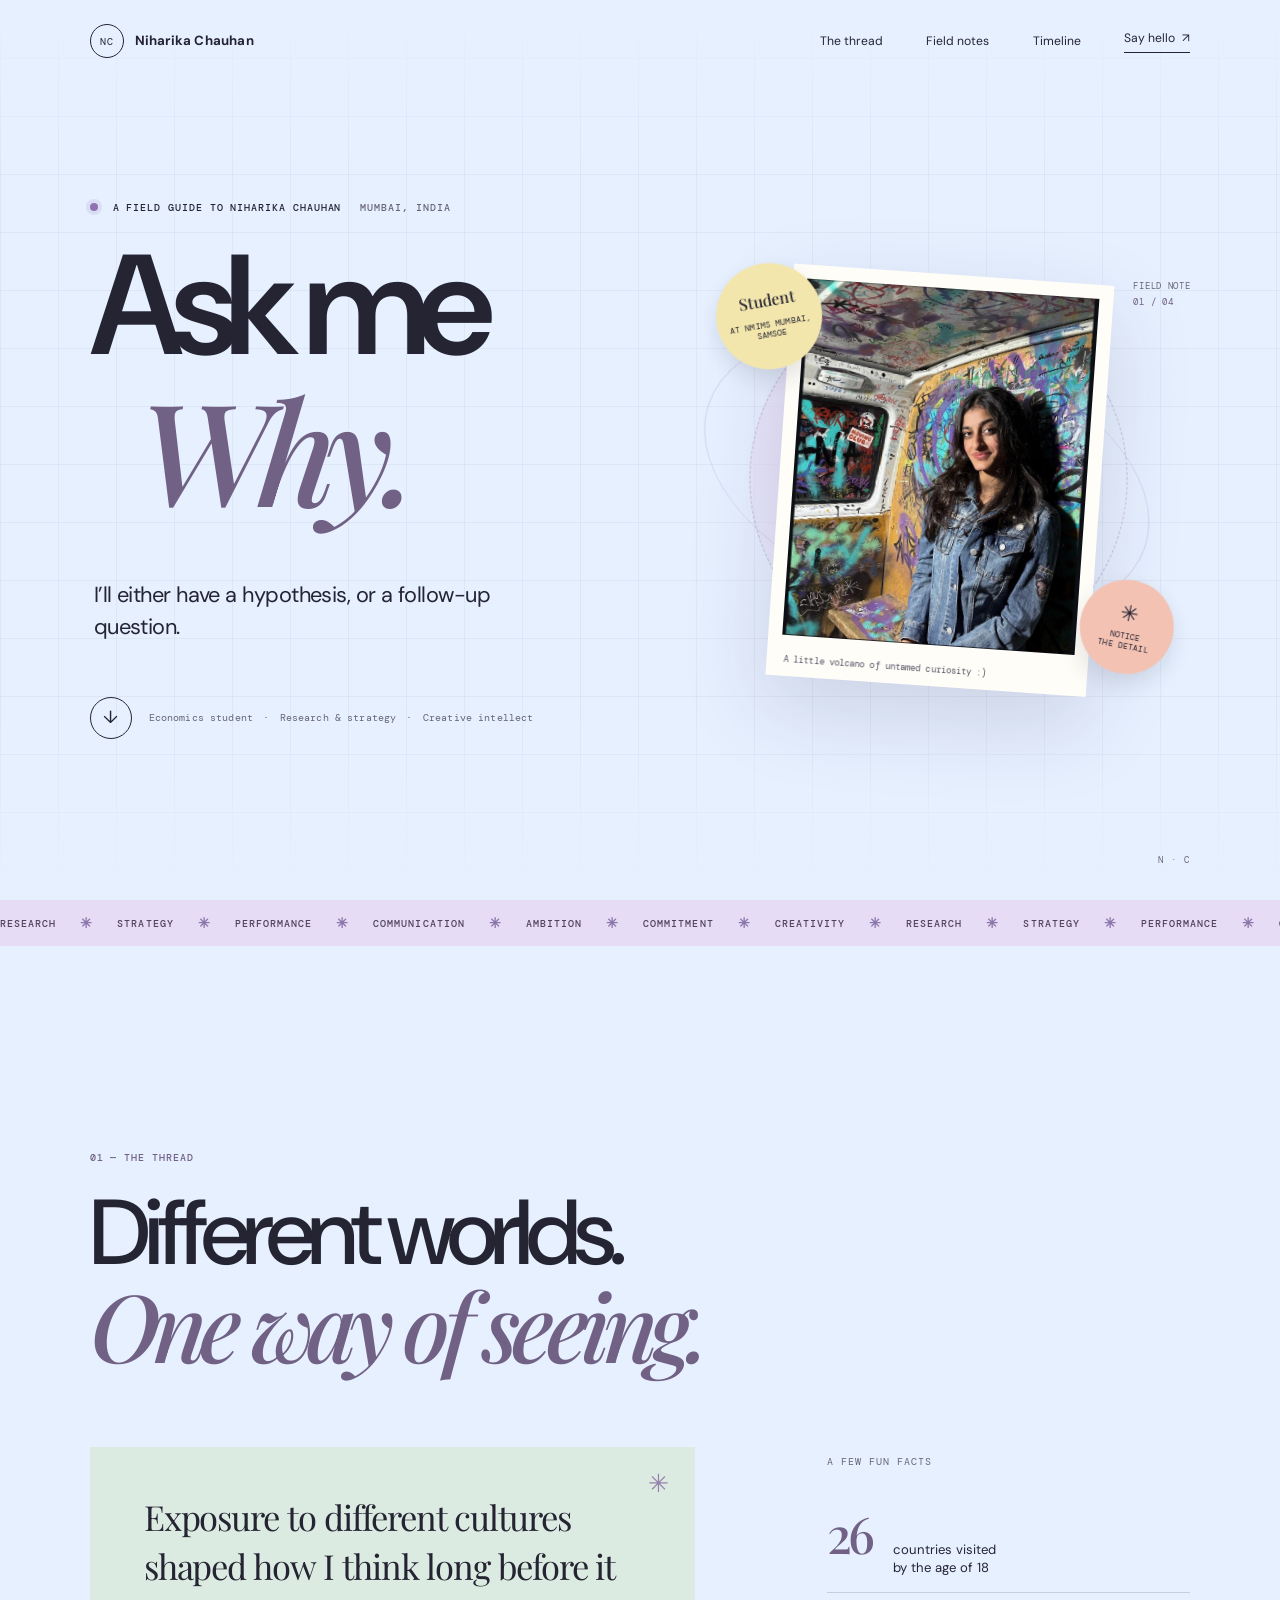
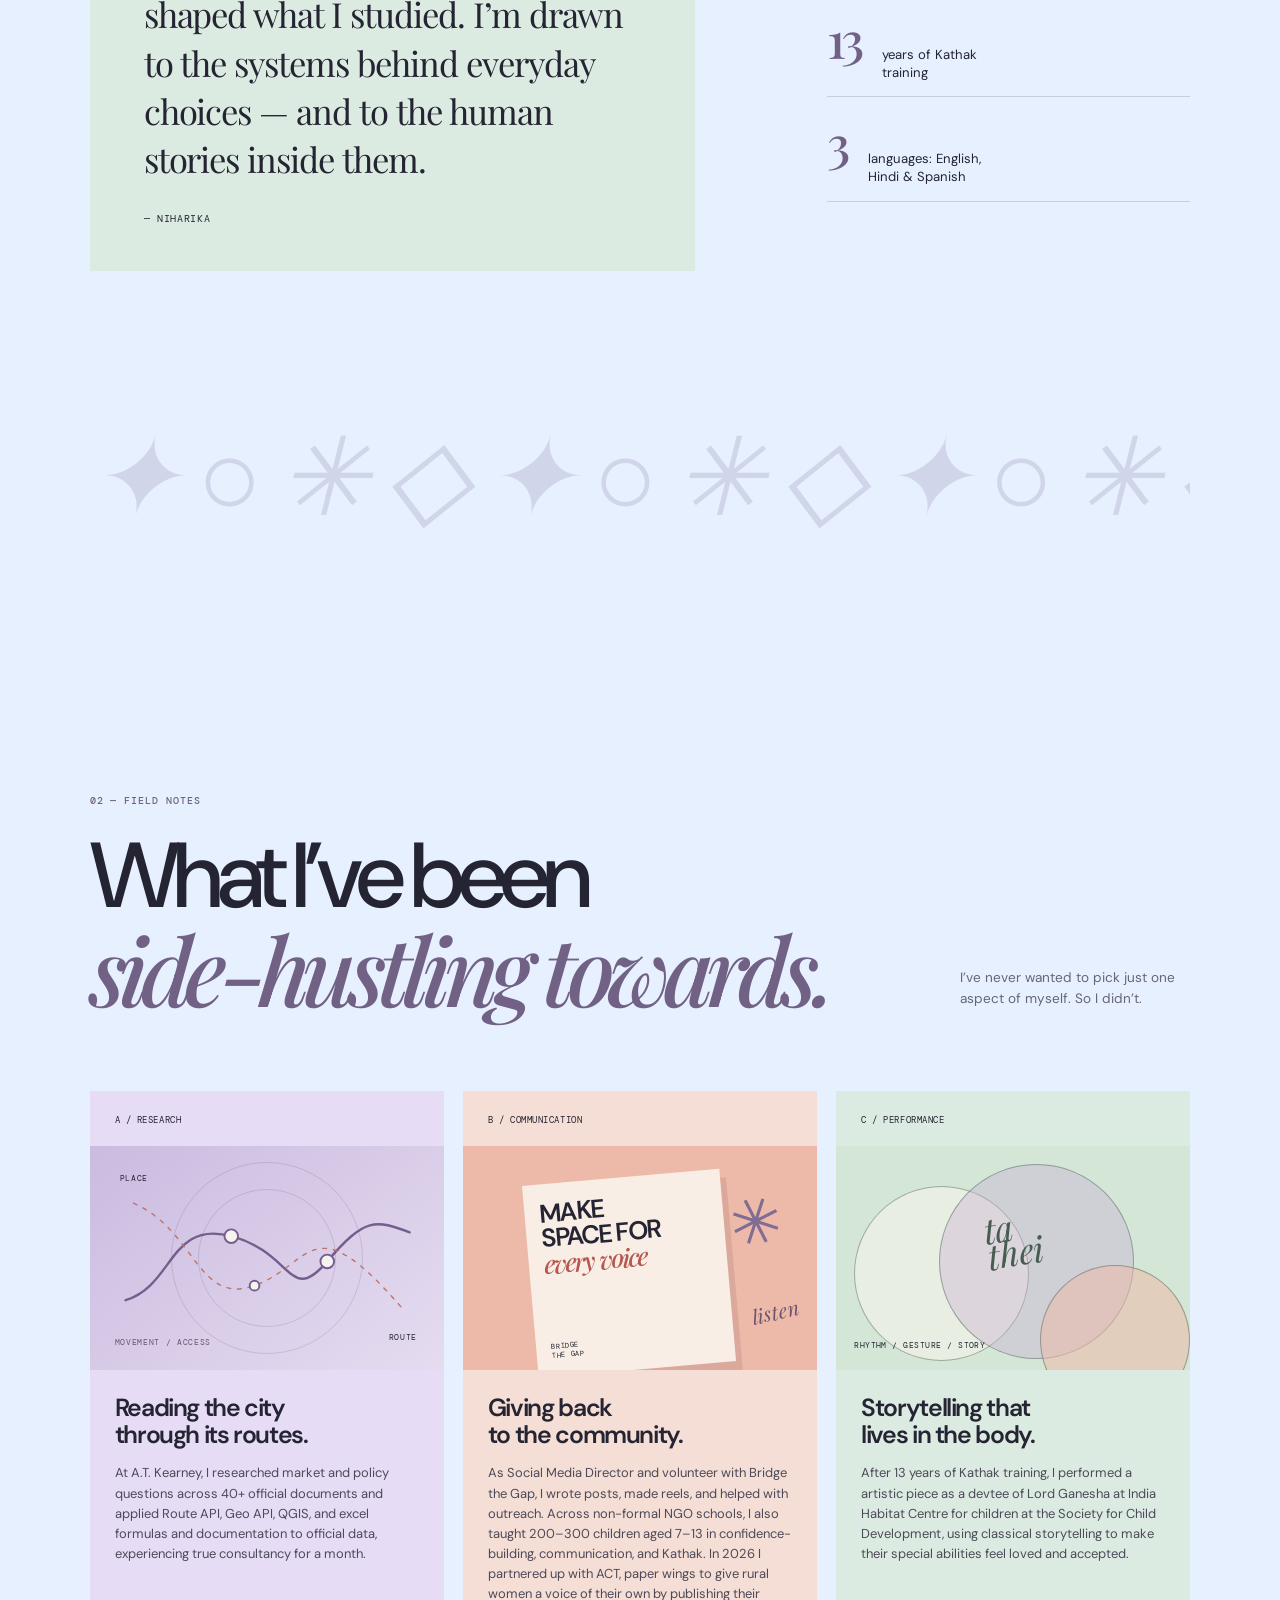
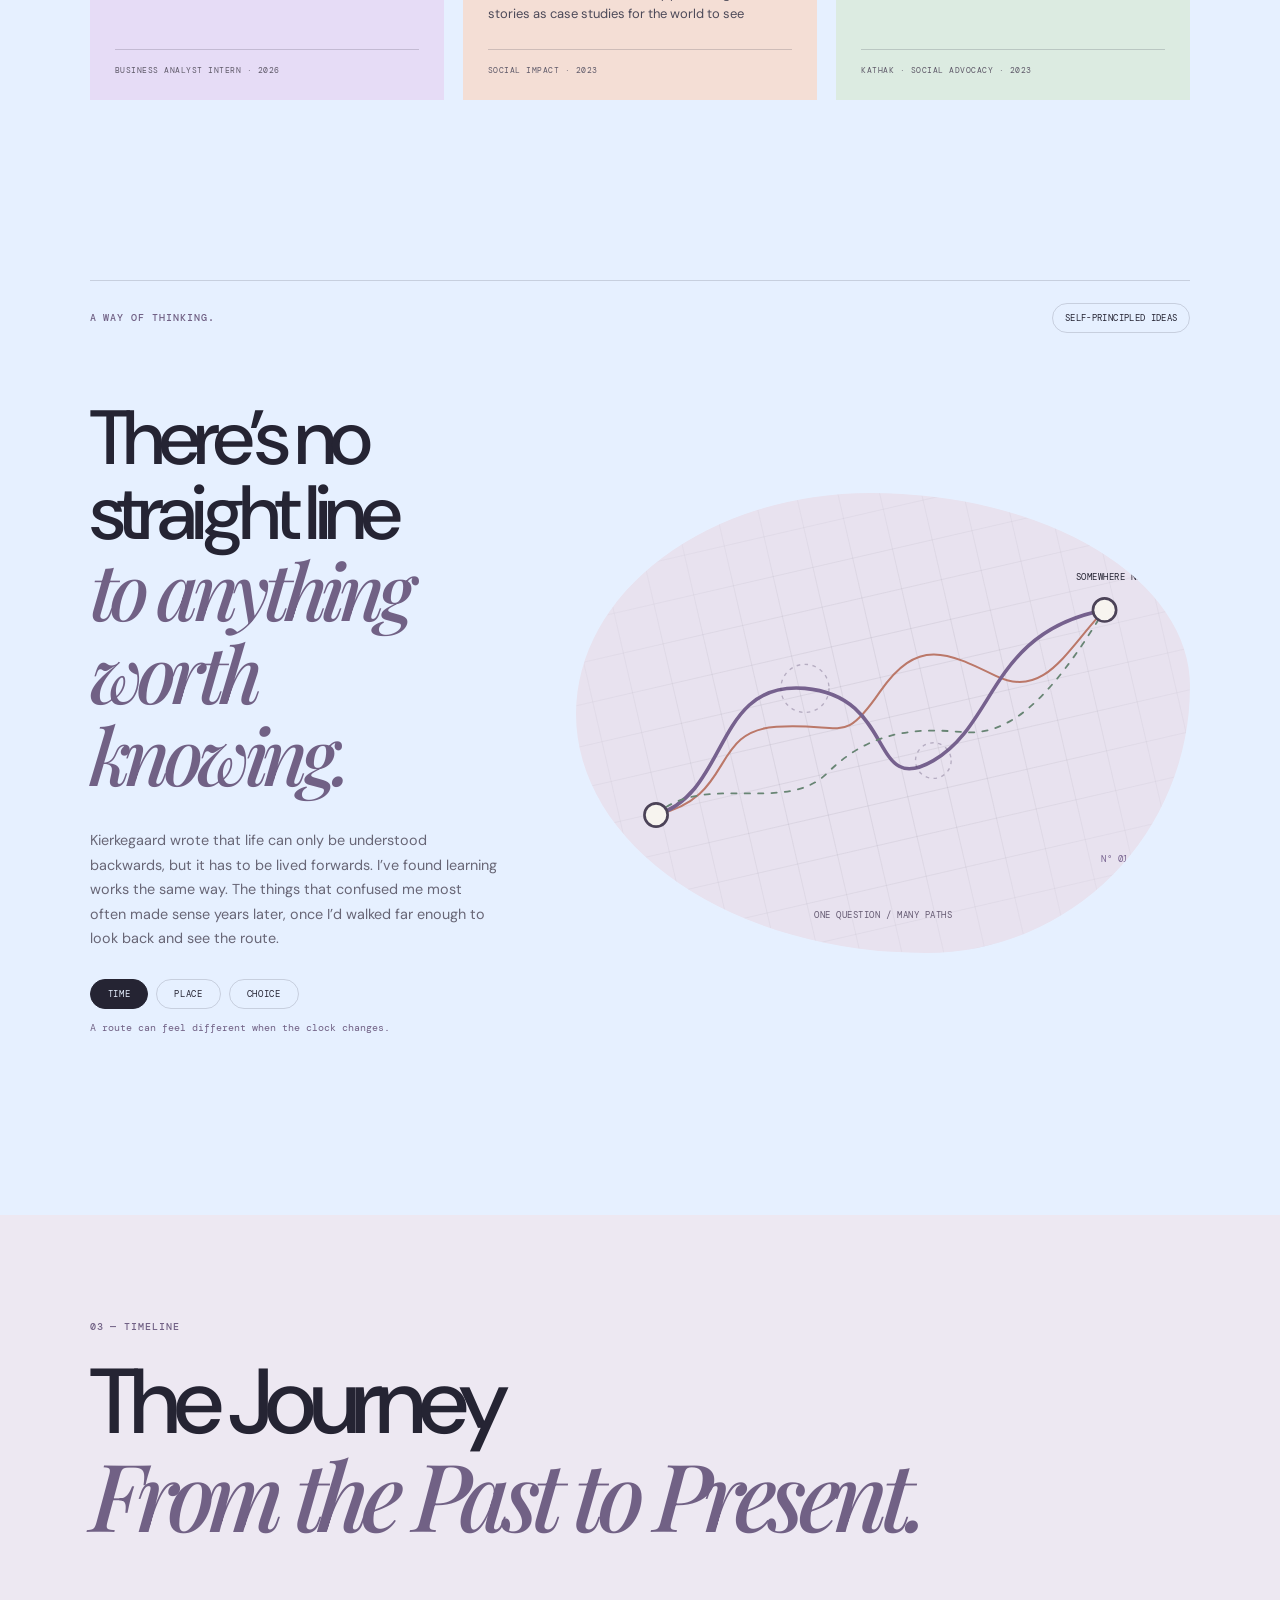
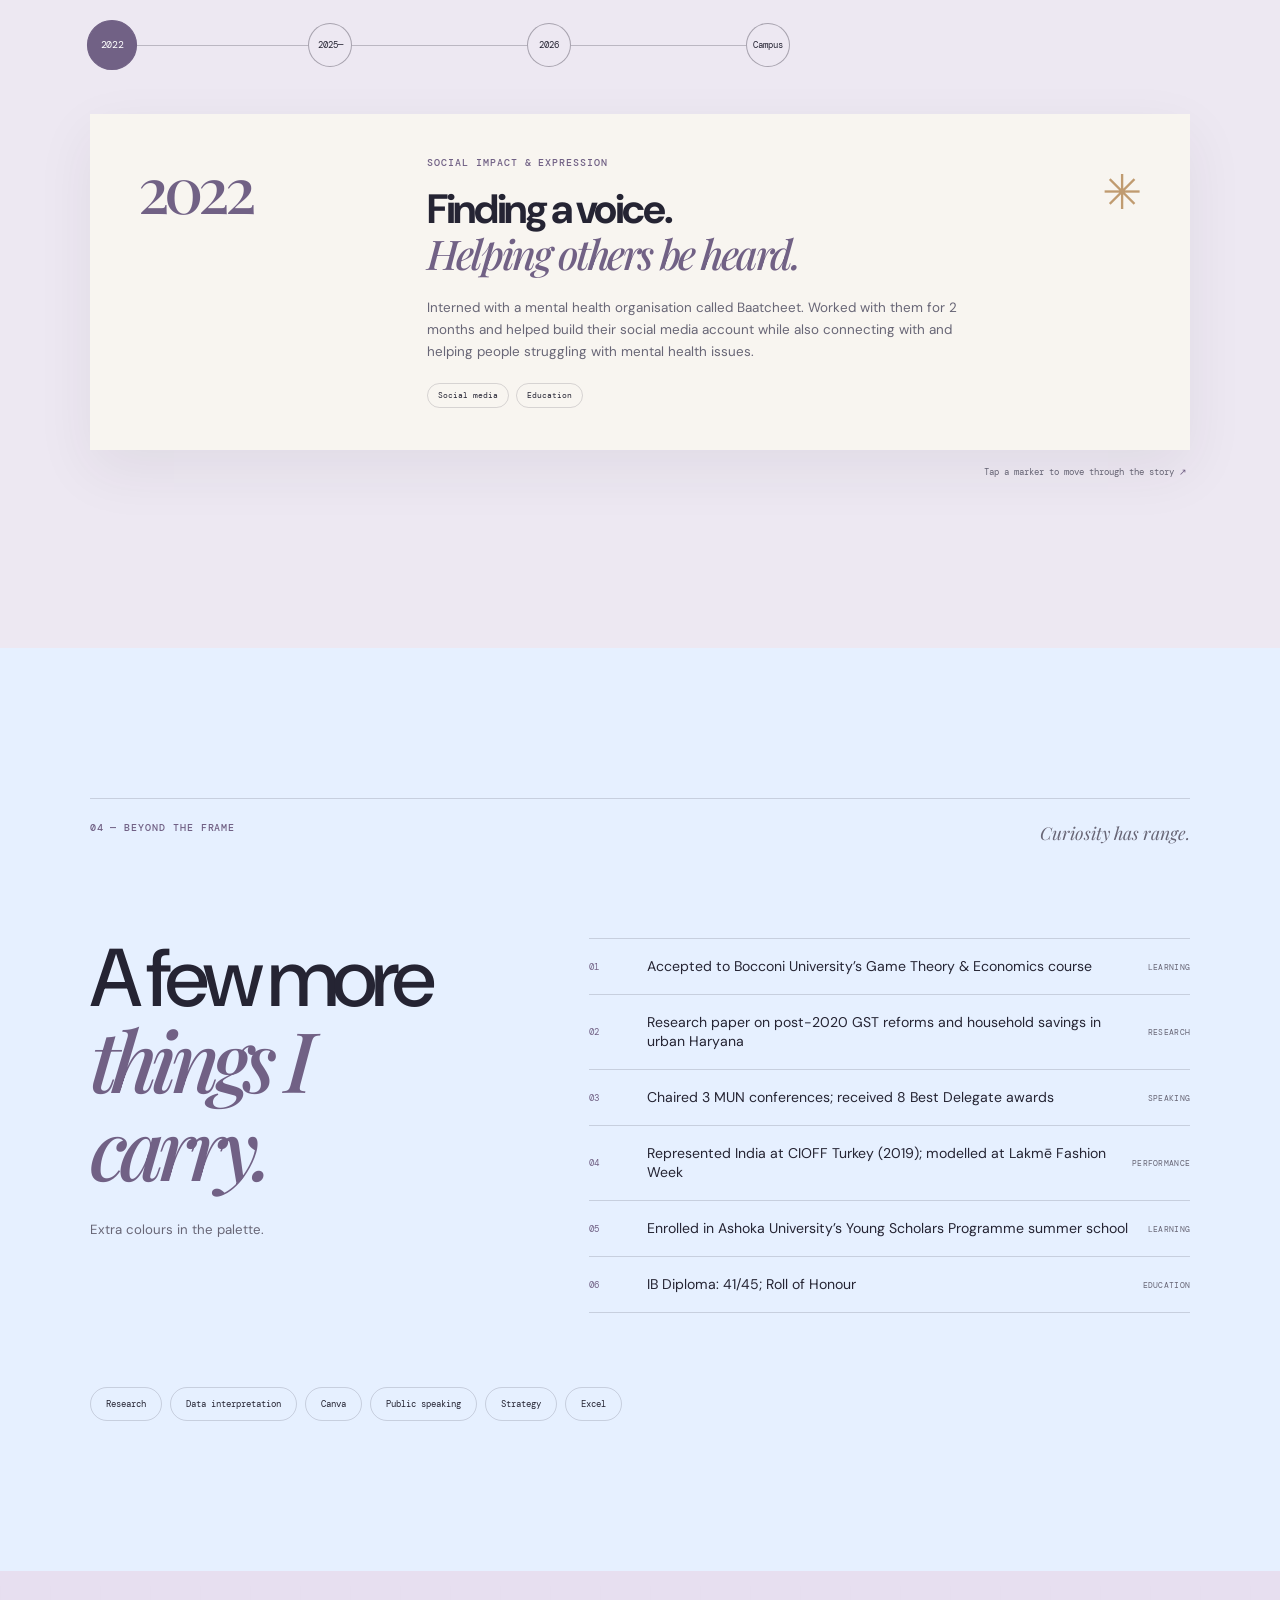
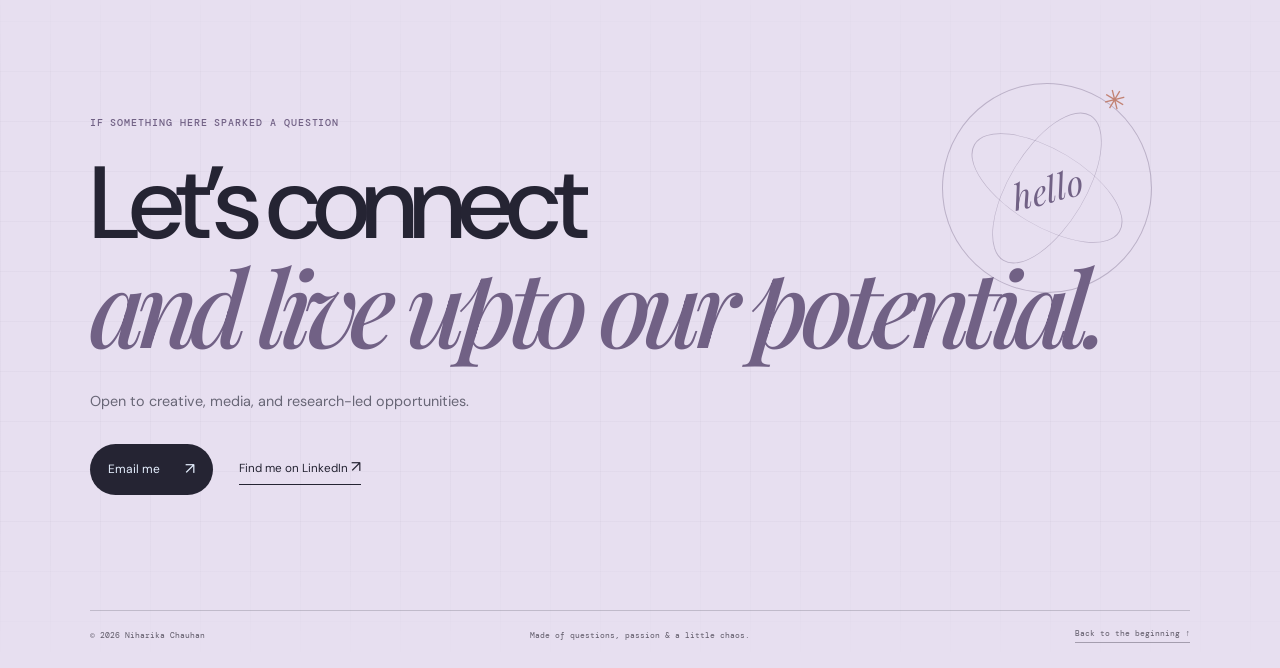
==== commit feb9ed2f: "Update index.html" ====
--- a/index.html
+++ b/index.html
@@ -1 +1 @@
-<!doctype html><html lang="en"><head><meta charset="utf-8"><meta name="viewport" content="width=device-width, initial-scale=1"><meta name="theme-color" content="#f7f4ef"><meta name="description" content="Niharika Chauhan — economics student, researcher, storyteller, and Kathak dancer in Mumbai."><meta property="og:title" content="Niharika Chauhan — Ask Me Why"><meta property="og:description" content="A personal field guide to the questions, people, and ideas that shape Niharika's work."><meta property="og:type" content="website"><title>Niharika Chauhan — Ask Me Why</title><link rel="icon" href="assets/monogram.svg" type="image/svg+xml"><link rel="preload" as="image" href="IMG_5118.jpg"><link rel="stylesheet" href="styles.css"><script defer src="script.js"></script></head><body><div class="progress-track" aria-hidden="true"><span id="progress"></span></div><header class="site-header"><a class="brand" href="#top" aria-label="Niharika Chauhan, home"><span class="brand-mark">NC</span><span>Niharika Chauhan</span></a><nav class="main-nav" aria-label="Main navigation"><a href="#thread">The thread</a><a href="#fieldnotes">Field notes</a><a href="#timeline">Timeline</a><a href="#hello">Say hello <span aria-hidden="true">↗</span></a></nav><button class="menu-toggle" type="button" aria-label="Open navigation" aria-expanded="false"><span></span><span></span></button></header><main id="top"><section class="hero section-wrap" aria-labelledby="hero-title"><div class="hero-grid" aria-hidden="true"></div><div class="hero-copy"><p class="eyebrow"><span class="eyebrow-dot"></span> A field guide to Niharika Chauhan <span class="eyebrow-city">Mumbai, India</span></p><h1 id="hero-title"><span class="hero-line"><span class="kinetic" data-kinetic aria-hidden="true">Ask me</span><span class="sr-only">Ask me</span></span><span class="hero-line hero-line-offset"> <em>Why.</em></span></h1><p class="hero-deck">I’ll either have a hypothesis, or a follow-up question.</p><div class="hero-bottomline"><a class="round-link" href="#thread" aria-label="Scroll to the story"><span>↓</span></a><p>Economics student <span>·</span> Research &amp; strategy <span>·</span> Creative intellect</p></div></div><div class="hero-art"><div class="art-orbit orbit-one parallax" data-depth="0.08"></div><div class="art-orbit orbit-two parallax" data-depth="-0.05"></div><div class="portrait-mat parallax" data-depth="0.12"><div class="portrait-image"><img src="IMG_5118.jpg" alt="Niharika Chauhan in front of a historic tower" fetchpriority="high"></div><span class="portrait-caption">A little volcano of untamed curiosity :)</span></div><div class="sticker sticker-top parallax" data-depth="-0.14"><span>Student</span><small>at NMIMS Mumbai,<br>SAMSOE</small></div><div class="sticker sticker-side parallax" data-depth="0.18"><span>✳</span><small>notice<br>the detail</small></div><div class="art-note">FIELD NOTE<br><span>01 / 04</span></div></div><div class="hero-stamp" aria-hidden="true">N · C</div></section><div class="ticker" aria-label="Research, strategy, performance, communication, ambition, commitment, creativity"><div class="ticker-track"><span>Research <b>✳</b> Strategy <b>✳</b> Performance <b>✳</b> Communication <b>✳</b> Ambition <b>✳</b> Commitment <b>✳</b> Creativity <b>✳</b></span><span aria-hidden="true">Research <b>✳</b> Strategy <b>✳</b> Performance <b>✳</b> Communication <b>✳</b> Curiosity <b>✳</b></span></div></div><section class="thread section-wrap" id="thread" aria-labelledby="thread-title"><div class="section-heading reveal"><p class="eyebrow">01 — The thread</p><h2 id="thread-title">Different worlds.<br><em>One way of seeing.</em></h2></div><div class="thread-content"><div class="thread-note reveal"><span class="handdrawn-star" aria-hidden="true">✳</span><p>Exposure to different cultures shaped how I think long before it shaped what I studied. I’m drawn to the systems behind everyday choices — and to the human stories inside them.</p><span class="note-signature">— Niharika</span></div><div class="thread-aside reveal"><p class="aside-label">A few fun facts</p><div class="coordinate"><strong>26</strong><span>countries visited<br>by the age of 18</span></div><div class="coordinate"><strong>13</strong><span>years of Kathak<br>training</span></div><div class="coordinate"><strong>3</strong><span>languages: English,<br>Hindi &amp; Spanish</span></div></div></div><div class="thread-marquee" aria-hidden="true"><span>✦  ○  ✳  ◇  ✦  ○  ✳  ◇  ✦  ○  ✳  ◇</span></div></section><section class="fieldnotes section-wrap" id="fieldnotes" aria-labelledby="fieldnotes-title"><div class="section-heading section-heading-split reveal"><div><p class="eyebrow">02 — Field notes</p><h2 id="fieldnotes-title">What I’ve been<br><em>side-hustling towards.</em></h2></div><p class="heading-aside">I’ve never wanted to pick just one aspect of myself. So I didn’t.</p></div><div class="notes-grid"><article class="note-card note-card-lilac reveal"><div class="note-index">A / Research</div><div class="note-illustration research-illustration" aria-hidden="true"><span class="map-label map-label-one">place</span><span class="map-label map-label-two">route</span><svg viewBox="0 0 320 175" role="presentation"><path d="M14 131 C64 116 59 48 123 65 S183 137 222 91 S272 48 307 61"/><path d="M22 31 C86 58 88 137 147 116 S205 30 299 139"/><circle cx="123" cy="65" r="7"/><circle cx="222" cy="91" r="7"/><circle cx="147" cy="116" r="5"/></svg><span class="illustration-tag">movement / access</span></div><h3>Reading the city<br>through its routes.</h3><p>At A.T. Kearney, I researched market and policy questions across 40+ official documents and applied Route API, Geo API, QGIS, and excel formulas and documentation to official data, experiencing true consultancy for a month.</p><span class="card-foot">Business Analyst Intern · 2026</span></article><article class="note-card note-card-peach reveal"><div class="note-index">B / Communication </div><div class="note-illustration social-illustration" aria-hidden="true"><div class="social-poster"><span>make<br>space for<br><i>every voice</i></span><b>BRIDGE<br>THE GAP</b></div><span class="collage-flower">✳</span><span class="cutout-word">listen</span></div><h3>Giving back<br>to the community.</h3><p>As Social Media Director and volunteer with Bridge the Gap, I wrote posts, made reels, and helped with outreach. Across non-formal NGO schools, I also taught 200–300 children aged 7–13 in confidence-building, communication, and Kathak. In 2026 I partnered up with ACT, paper wings to give rural women a voice of their own by publishing their stories as case studies for the world to see </p><span class="card-foot">Social impact · 2023</span></article><article class="note-card note-card-mint reveal"><div class="note-index">C / Performance</div><div class="note-illustration rhythm-illustration" aria-hidden="true"><span class="rhythm-circle circle-a"></span><span class="rhythm-circle circle-b"></span><span class="rhythm-circle circle-c"></span><span class="rhythm-word">ta<br>thei</span><span class="rhythm-caption">rhythm / gesture / story</span></div><h3>Storytelling that<br>lives in the body.</h3><p>After 13 years of Kathak training, I performed a artistic piece as a devtee of Lord Ganesha at India Habitat Centre for children at the Society for Child Development, using classical storytelling to make their special abilities feel loved and accepted.</p><span class="card-foot">Kathak · Social advocacy · 2023</span></article></div></section><section class="concept section-wrap" id="concept" aria-labelledby="concept-title"><div class="concept-label reveal"><span class="eyebrow">A WAY OF THINKING.</span><span class="concept-badge">Self-principled ideas</span></div><div class="concept-layout"><div class="concept-copy reveal"><h2 id="concept-title">There’s no straight line<br><em>to anything worth knowing.</em></h2><p>Kierkegaard wrote that life can only be understood backwards, but it has to be lived forwards. I’ve found learning works the same way. The things that confused me most often made sense years later, once I’d walked far enough to look back and see the route.</p><div class="concept-controls" role="group" aria-label="Change the concept lens"><button class="lens-button is-active" type="button" data-lens="time" aria-pressed="true">Time</button><button class="lens-button" type="button" data-lens="place" aria-pressed="false">Place</button><button class="lens-button" type="button" data-lens="choice" aria-pressed="false">Choice</button></div><p class="lens-caption" id="lens-caption" aria-live="polite">A route can feel different when the clock changes.</p></div><div class="concept-map reveal" data-map-lens="time"><div class="map-grid" aria-hidden="true"></div><span class="map-key map-key-a">home</span><span class="map-key map-key-b">somewhere new</span><svg class="route-map" viewBox="0 0 620 420" role="img" aria-label="Abstract map showing several possible routes between two points"><path class="route route-soft" d="M55 319 C145 299 114 225 190 220 S264 242 306 181 S381 136 436 163 S516 133 558 89"/><path class="route route-main" d="M55 319 C138 294 119 168 222 177 S294 300 366 258 S429 114 558 89"/><path class="route route-dash" d="M55 319 C107 270 200 319 247 272 S345 221 398 226 S496 191 558 89"/><circle class="map-point point-start" cx="55" cy="319" r="13"/><circle class="map-point point-end" cx="558" cy="89" r="13"/><circle class="map-orbit" cx="222" cy="177" r="27"/><circle class="map-orbit" cx="366" cy="258" r="20"/></svg><span class="map-caption">one question / many paths</span><span class="map-mark">N° 01</span></div></div></section><section class="timeline-section section-wrap" id="timeline" aria-labelledby="timeline-title"><div class="section-heading reveal"><p class="eyebrow">03 — Timeline</p><h2 id="timeline-title">Still becoming.<br><em>Always in motion.</em></h2></div><div class="timeline-ui reveal"><div class="timeline-tabs" role="tablist" aria-label="Explore Niharika's timeline"><button class="timeline-tab is-active" id="tab-2023" role="tab" type="button" aria-selected="true" aria-controls="timeline-panel" data-event="2023">2023</button><button class="timeline-tab" id="tab-2025" role="tab" type="button" aria-selected="false" aria-controls="timeline-panel" data-event="2025">2025—</button><button class="timeline-tab" id="tab-2026" role="tab" type="button" aria-selected="false" aria-controls="timeline-panel" data-event="2026">2026</button><button class="timeline-tab" id="tab-campus" role="tab" type="button" aria-selected="false" aria-controls="timeline-panel" data-event="campus">Campus</button><span class="timeline-track" aria-hidden="true"><i id="timeline-marker"></i></span></div><article class="timeline-panel" id="timeline-panel" role="tabpanel" aria-labelledby="tab-2023" tabindex="0"><div class="timeline-year" id="timeline-year">2022</div><div class="timeline-details"><p class="eyebrow" id="timeline-kicker">Social impact &amp; expression</p><h3 id="timeline-heading">Finding a voice.<br><em>Helping others be heard.</em></h3><p id="timeline-description">Interned with a mental health organisation called Baatcheet. Worked with them for 2 months and helped build their social media account while also connecting with and helping people struggling with mental healath issues.</p><div class="timeline-tags" id="timeline-tags"><span>Social media</span><span>Education</span></div></div><span class="timeline-doodle" aria-hidden="true">✳</span></article></div><p class="timeline-hint">Tap a marker to move through the story <span aria-hidden="true">↗</span></p></section><section class="beyond section-wrap" aria-labelledby="beyond-title"><div class="beyond-top reveal"><p class="eyebrow">04 — Beyond the frame</p><span>Curiosity has range.</span></div><div class="beyond-grid"><div class="beyond-title reveal"><h2 id="beyond-title">A few more<br><em>things I carry.</em></h2><p> Extra colours in the palette.</p></div><div class="beyond-list reveal"><div class="beyond-row"><span>01</span><p>Accepted to Bocconi University’s Game Theory &amp; Economics course</p><b>Learning</b></div><div class="beyond-row"><span>02</span><p>Research paper on post-2020 GST reforms and household savings in urban Haryana</p><b>Research</b></div><div class="beyond-row"><span>03</span><p>Chaired 3 MUN conferences; received 8 Best Delegate awards</p><b>Speaking</b></div><div class="beyond-row"><span>04</span><p>Represented India at CIOFF Turkey (2019); modelled at Lakmē Fashion Week</p><b>Performance</b></div><div class="beyond-row"><span>05</span><p>Enrolled in Ashoka University’s Young Scholars Programme summer school</p><b>Learning</b></div><div class="beyond-row"><span>06</span><p>IB Diploma: 41/45; Roll of Honour</p><b>Education</b></div></div></div><div class="skills-ribbon reveal"><span>Research</span><span>Data interpretation</span><span>Canva</span><span>Public speaking</span><span>Strategy</span><span>Excel</span></div></section><section class="contact section-wrap" id="hello" aria-labelledby="contact-title"><div class="contact-grid" aria-hidden="true"></div><div class="contact-inner reveal"><p class="eyebrow">If something here sparked a question</p><h2 id="contact-title">Let’s connect<br><em>and live upto our potential.</em></h2><p class="contact-deck">Open to creative, media, and research-led opportunities.</p><div class="contact-links"><a class="contact-button" href="mailto:niharikachauhan07@gmail.com">Email me <span>↗</span></a><a class="linkedin-link" href="https://www.linkedin.com/in/niharika2007" target="_blank" rel="noreferrer">Find me on LinkedIn <span>↗</span></a></div></div><div class="contact-orbit" aria-hidden="true"><span>hello</span><i>✳</i></div><footer class="site-footer"><span>© <span id="year">2026</span> Niharika Chauhan</span><span>Made of questions, passion &amp; a little chaos.</span><a href="#top">Back to the beginning ↑</a></footer></section></main></body></html>
+<!doctype html><html lang="en"><head><meta charset="utf-8"><meta name="viewport" content="width=device-width, initial-scale=1"><meta name="theme-color" content="#f7f4ef"><meta name="description" content="Niharika Chauhan — economics student, researcher, storyteller, and Kathak dancer in Mumbai."><meta property="og:title" content="Niharika Chauhan — Ask Me Why"><meta property="og:description" content="A personal field guide to the questions, people, and ideas that shape Niharika's work."><meta property="og:type" content="website"><title>Niharika Chauhan — Ask Me Why</title><link rel="icon" href="assets/monogram.svg" type="image/svg+xml"><link rel="preload" as="image" href="IMG_5118.jpg"><link rel="stylesheet" href="styles.css"><script defer src="script.js"></script></head><body><div class="progress-track" aria-hidden="true"><span id="progress"></span></div><header class="site-header"><a class="brand" href="#top" aria-label="Niharika Chauhan, home"><span class="brand-mark">NC</span><span>Niharika Chauhan</span></a><nav class="main-nav" aria-label="Main navigation"><a href="#thread">The thread</a><a href="#fieldnotes">Field notes</a><a href="#timeline">Timeline</a><a href="#hello">Say hello <span aria-hidden="true">↗</span></a></nav><button class="menu-toggle" type="button" aria-label="Open navigation" aria-expanded="false"><span></span><span></span></button></header><main id="top"><section class="hero section-wrap" aria-labelledby="hero-title"><div class="hero-grid" aria-hidden="true"></div><div class="hero-copy"><p class="eyebrow"><span class="eyebrow-dot"></span> A field guide to Niharika Chauhan <span class="eyebrow-city">Mumbai, India</span></p><h1 id="hero-title"><span class="hero-line"><span class="kinetic" data-kinetic aria-hidden="true">Ask me</span><span class="sr-only">Ask me</span></span><span class="hero-line hero-line-offset"> <em>Why.</em></span></h1><p class="hero-deck">I’ll either have a hypothesis, or a follow-up question.</p><div class="hero-bottomline"><a class="round-link" href="#thread" aria-label="Scroll to the story"><span>↓</span></a><p>Economics student <span>·</span> Research &amp; strategy <span>·</span> Creative intellect</p></div></div><div class="hero-art"><div class="art-orbit orbit-one parallax" data-depth="0.08"></div><div class="art-orbit orbit-two parallax" data-depth="-0.05"></div><div class="portrait-mat parallax" data-depth="0.12"><div class="portrait-image"><img src="IMG_5118.jpg" alt="Niharika Chauhan in front of a historic tower" fetchpriority="high"></div><span class="portrait-caption">A little volcano of untamed curiosity :)</span></div><div class="sticker sticker-top parallax" data-depth="-0.14"><span>Student</span><small>at NMIMS Mumbai,<br>SAMSOE</small></div><div class="sticker sticker-side parallax" data-depth="0.18"><span>✳</span><small>notice<br>the detail</small></div><div class="art-note">FIELD NOTE<br><span>01 / 04</span></div></div><div class="hero-stamp" aria-hidden="true">N · C</div></section><div class="ticker" aria-label="Research, strategy, performance, communication, ambition, commitment, creativity"><div class="ticker-track"><span>Research <b>✳</b> Strategy <b>✳</b> Performance <b>✳</b> Communication <b>✳</b> Ambition <b>✳</b> Commitment <b>✳</b> Creativity <b>✳</b></span><span aria-hidden="true">Research <b>✳</b> Strategy <b>✳</b> Performance <b>✳</b> Communication <b>✳</b> Curiosity <b>✳</b></span></div></div><section class="thread section-wrap" id="thread" aria-labelledby="thread-title"><div class="section-heading reveal"><p class="eyebrow">01 — The thread</p><h2 id="thread-title">Different worlds.<br><em>One way of seeing.</em></h2></div><div class="thread-content"><div class="thread-note reveal"><span class="handdrawn-star" aria-hidden="true">✳</span><p>Exposure to different cultures shaped how I think long before it shaped what I studied. I’m drawn to the systems behind everyday choices — and to the human stories inside them.</p><span class="note-signature">— Niharika</span></div><div class="thread-aside reveal"><p class="aside-label">A few fun facts</p><div class="coordinate"><strong>26</strong><span>countries visited<br>by the age of 18</span></div><div class="coordinate"><strong>13</strong><span>years of Kathak<br>training</span></div><div class="coordinate"><strong>3</strong><span>languages: English,<br>Hindi &amp; Spanish</span></div></div></div><div class="thread-marquee" aria-hidden="true"><span>✦  ○  ✳  ◇  ✦  ○  ✳  ◇  ✦  ○  ✳  ◇</span></div></section><section class="fieldnotes section-wrap" id="fieldnotes" aria-labelledby="fieldnotes-title"><div class="section-heading section-heading-split reveal"><div><p class="eyebrow">02 — Field notes</p><h2 id="fieldnotes-title">What I’ve been<br><em>side-hustling towards.</em></h2></div><p class="heading-aside">I’ve never wanted to pick just one aspect of myself. So I didn’t.</p></div><div class="notes-grid"><article class="note-card note-card-lilac reveal"><div class="note-index">A / Research</div><div class="note-illustration research-illustration" aria-hidden="true"><span class="map-label map-label-one">place</span><span class="map-label map-label-two">route</span><svg viewBox="0 0 320 175" role="presentation"><path d="M14 131 C64 116 59 48 123 65 S183 137 222 91 S272 48 307 61"/><path d="M22 31 C86 58 88 137 147 116 S205 30 299 139"/><circle cx="123" cy="65" r="7"/><circle cx="222" cy="91" r="7"/><circle cx="147" cy="116" r="5"/></svg><span class="illustration-tag">movement / access</span></div><h3>Reading the city<br>through its routes.</h3><p>At A.T. Kearney, I researched market and policy questions across 40+ official documents and applied Route API, Geo API, QGIS, and excel formulas and documentation to official data, experiencing true consultancy for a month.</p><span class="card-foot">Business Analyst Intern · 2026</span></article><article class="note-card note-card-peach reveal"><div class="note-index">B / Communication </div><div class="note-illustration social-illustration" aria-hidden="true"><div class="social-poster"><span>make<br>space for<br><i>every voice</i></span><b>BRIDGE<br>THE GAP</b></div><span class="collage-flower">✳</span><span class="cutout-word">listen</span></div><h3>Giving back<br>to the community.</h3><p>As Social Media Director and volunteer with Bridge the Gap, I wrote posts, made reels, and helped with outreach. Across non-formal NGO schools, I also taught 200–300 children aged 7–13 in confidence-building, communication, and Kathak. In 2026 I partnered up with ACT, paper wings to give rural women a voice of their own by publishing their stories as case studies for the world to see </p><span class="card-foot">Social impact · 2023</span></article><article class="note-card note-card-mint reveal"><div class="note-index">C / Performance</div><div class="note-illustration rhythm-illustration" aria-hidden="true"><span class="rhythm-circle circle-a"></span><span class="rhythm-circle circle-b"></span><span class="rhythm-circle circle-c"></span><span class="rhythm-word">ta<br>thei</span><span class="rhythm-caption">rhythm / gesture / story</span></div><h3>Storytelling that<br>lives in the body.</h3><p>After 13 years of Kathak training, I performed a artistic piece as a devtee of Lord Ganesha at India Habitat Centre for children at the Society for Child Development, using classical storytelling to make their special abilities feel loved and accepted.</p><span class="card-foot">Kathak · Social advocacy · 2023</span></article></div></section><section class="concept section-wrap" id="concept" aria-labelledby="concept-title"><div class="concept-label reveal"><span class="eyebrow">A WAY OF THINKING.</span><span class="concept-badge">Self-principled ideas</span></div><div class="concept-layout"><div class="concept-copy reveal"><h2 id="concept-title">There’s no straight line<br><em>to anything worth knowing.</em></h2><p>Kierkegaard wrote that life can only be understood backwards, but it has to be lived forwards. I’ve found learning works the same way. The things that confused me most often made sense years later, once I’d walked far enough to look back and see the route.</p><div class="concept-controls" role="group" aria-label="Change the concept lens"><button class="lens-button is-active" type="button" data-lens="time" aria-pressed="true">Time</button><button class="lens-button" type="button" data-lens="place" aria-pressed="false">Place</button><button class="lens-button" type="button" data-lens="choice" aria-pressed="false">Choice</button></div><p class="lens-caption" id="lens-caption" aria-live="polite">A route can feel different when the clock changes.</p></div><div class="concept-map reveal" data-map-lens="time"><div class="map-grid" aria-hidden="true"></div><span class="map-key map-key-a">home</span><span class="map-key map-key-b">somewhere new</span><svg class="route-map" viewBox="0 0 620 420" role="img" aria-label="Abstract map showing several possible routes between two points"><path class="route route-soft" d="M55 319 C145 299 114 225 190 220 S264 242 306 181 S381 136 436 163 S516 133 558 89"/><path class="route route-main" d="M55 319 C138 294 119 168 222 177 S294 300 366 258 S429 114 558 89"/><path class="route route-dash" d="M55 319 C107 270 200 319 247 272 S345 221 398 226 S496 191 558 89"/><circle class="map-point point-start" cx="55" cy="319" r="13"/><circle class="map-point point-end" cx="558" cy="89" r="13"/><circle class="map-orbit" cx="222" cy="177" r="27"/><circle class="map-orbit" cx="366" cy="258" r="20"/></svg><span class="map-caption">one question / many paths</span><span class="map-mark">N° 01</span></div></div></section><section class="timeline-section section-wrap" id="timeline" aria-labelledby="timeline-title"><div class="section-heading reveal"><p class="eyebrow">03 — Timeline</p><h2 id="timeline-title">The Journey<br><em>From the Past to Present.</em></h2></div><div class="timeline-ui reveal"><div class="timeline-tabs" role="tablist" aria-label="Explore Niharika's timeline"><button class="timeline-tab is-active" id="tab-2022" role="tab" type="button" aria-selected="true" aria-controls="timeline-panel" data-event="2022">2022</button><button class="timeline-tab" id="tab-2025" role="tab" type="button" aria-selected="false" aria-controls="timeline-panel" data-event="2025">2025—</button><button class="timeline-tab" id="tab-2026" role="tab" type="button" aria-selected="false" aria-controls="timeline-panel" data-event="2026">2026</button><button class="timeline-tab" id="tab-campus" role="tab" type="button" aria-selected="false" aria-controls="timeline-panel" data-event="campus">Campus</button><span class="timeline-track" aria-hidden="true"><i id="timeline-marker"></i></span></div><article class="timeline-panel" id="timeline-panel" role="tabpanel" aria-labelledby="tab-2023" tabindex="0"><div class="timeline-year" id="timeline-year">2022</div><div class="timeline-details"><p class="eyebrow" id="timeline-kicker">Social impact &amp; expression</p><h3 id="timeline-heading">Finding a voice.<br><em>Helping others be heard.</em></h3><p id="timeline-description">Interned with a mental health organisation called Baatcheet. Worked with them for 2 months and helped build their social media account while also connecting with and helping people struggling with mental health issues.</p><div class="timeline-tags" id="timeline-tags"><span>Social media</span><span>Education</span></div></div><span class="timeline-doodle" aria-hidden="true">✳</span></article></div><p class="timeline-hint">Tap a marker to move through the story <span aria-hidden="true">↗</span></p></section><section class="beyond section-wrap" aria-labelledby="beyond-title"><div class="beyond-top reveal"><p class="eyebrow">04 — Beyond the frame</p><span>Curiosity has range.</span></div><div class="beyond-grid"><div class="beyond-title reveal"><h2 id="beyond-title">A few more<br><em>things I carry.</em></h2><p> Extra colours in the palette.</p></div><div class="beyond-list reveal"><div class="beyond-row"><span>01</span><p>Accepted to Bocconi University’s Game Theory &amp; Economics course</p><b>Learning</b></div><div class="beyond-row"><span>02</span><p>Research paper on post-2020 GST reforms and household savings in urban Haryana</p><b>Research</b></div><div class="beyond-row"><span>03</span><p>Chaired 3 MUN conferences; received 8 Best Delegate awards</p><b>Speaking</b></div><div class="beyond-row"><span>04</span><p>Represented India at CIOFF Turkey (2019); modelled at Lakmē Fashion Week</p><b>Performance</b></div><div class="beyond-row"><span>05</span><p>Enrolled in Ashoka University’s Young Scholars Programme summer school</p><b>Learning</b></div><div class="beyond-row"><span>06</span><p>IB Diploma: 41/45; Roll of Honour</p><b>Education</b></div></div></div><div class="skills-ribbon reveal"><span>Research</span><span>Data interpretation</span><span>Canva</span><span>Public speaking</span><span>Strategy</span><span>Excel</span></div></section><section class="contact section-wrap" id="hello" aria-labelledby="contact-title"><div class="contact-grid" aria-hidden="true"></div><div class="contact-inner reveal"><p class="eyebrow">If something here sparked a question</p><h2 id="contact-title">Let’s connect<br><em>and live upto our potential.</em></h2><p class="contact-deck">Open to creative, media, and research-led opportunities.</p><div class="contact-links"><a class="contact-button" href="mailto:niharikachauhan07@gmail.com">Email me <span>↗</span></a><a class="linkedin-link" href="https://www.linkedin.com/in/niharika2007" target="_blank" rel="noreferrer">Find me on LinkedIn <span>↗</span></a></div></div><div class="contact-orbit" aria-hidden="true"><span>hello</span><i>✳</i></div><footer class="site-footer"><span>© <span id="year">2026</span> Niharika Chauhan</span><span>Made of questions, passion &amp; a little chaos.</span><a href="#top">Back to the beginning ↑</a></footer></section></main></body></html>
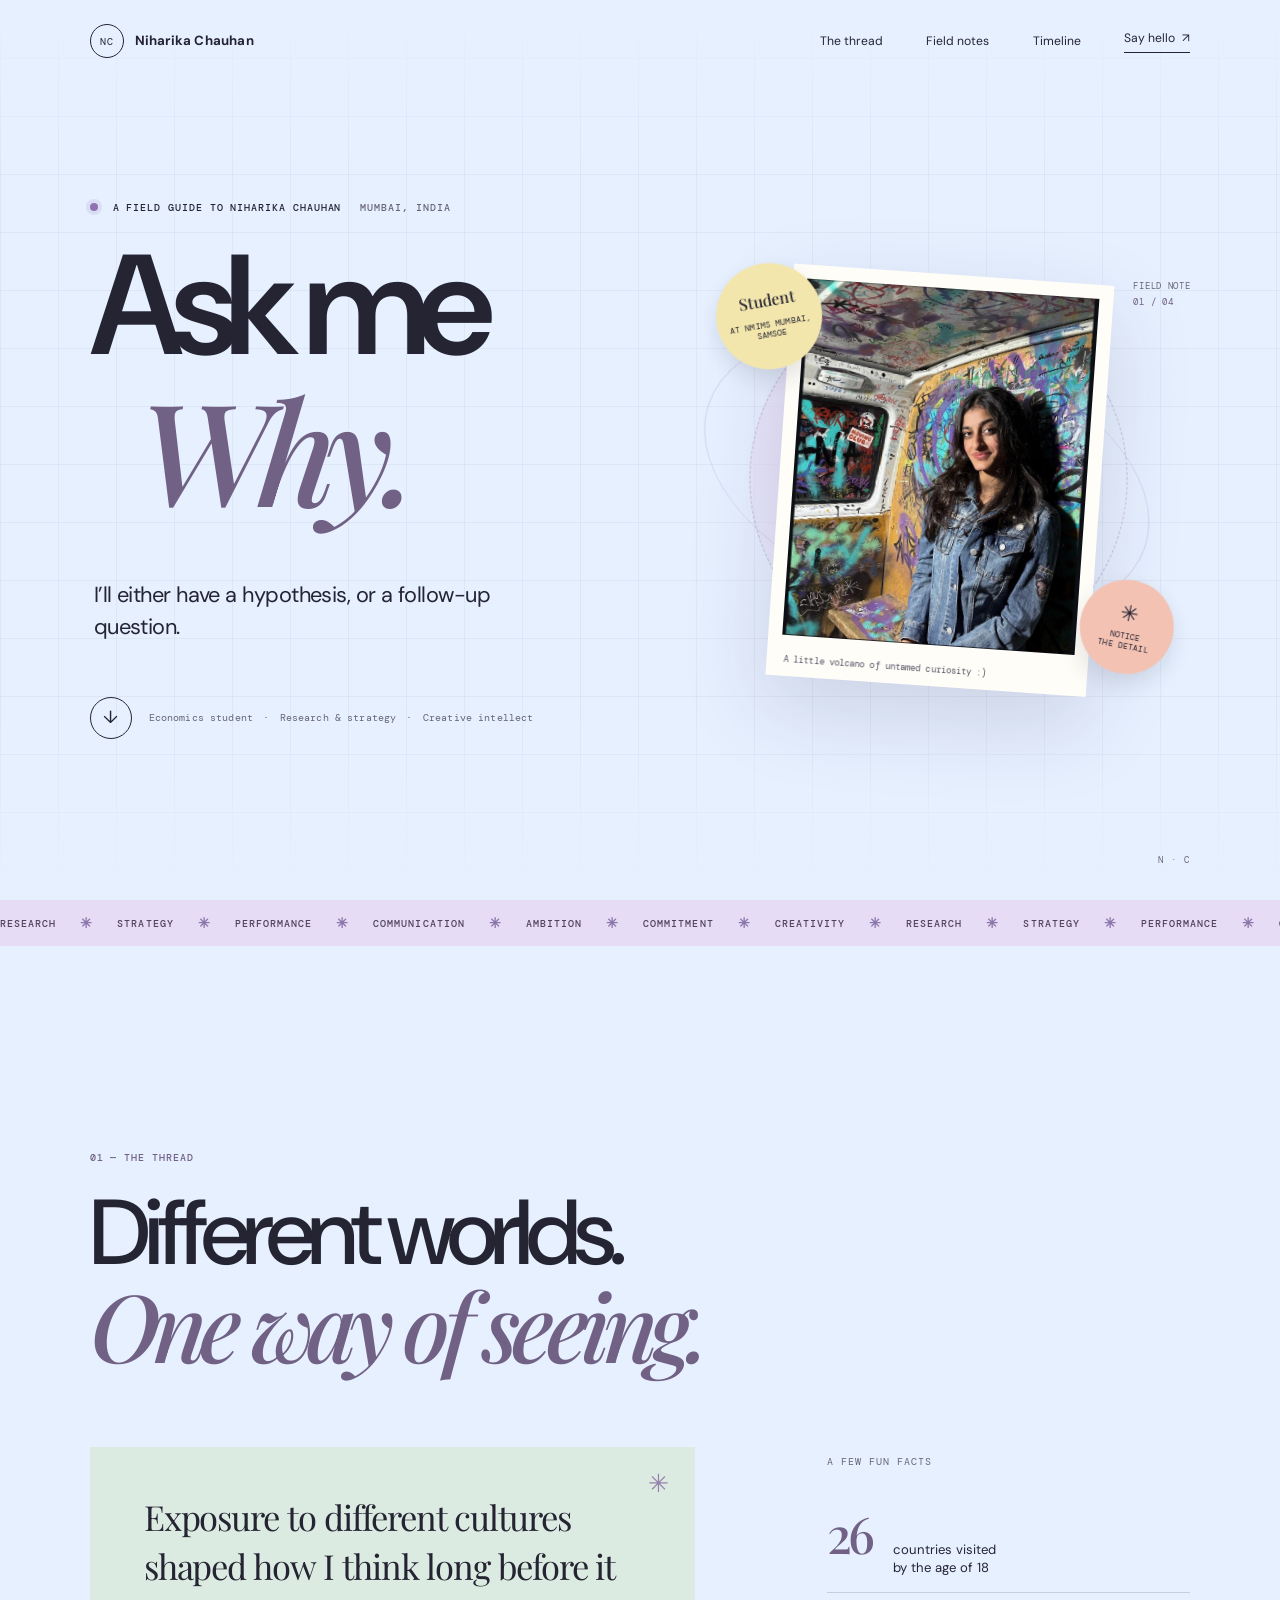
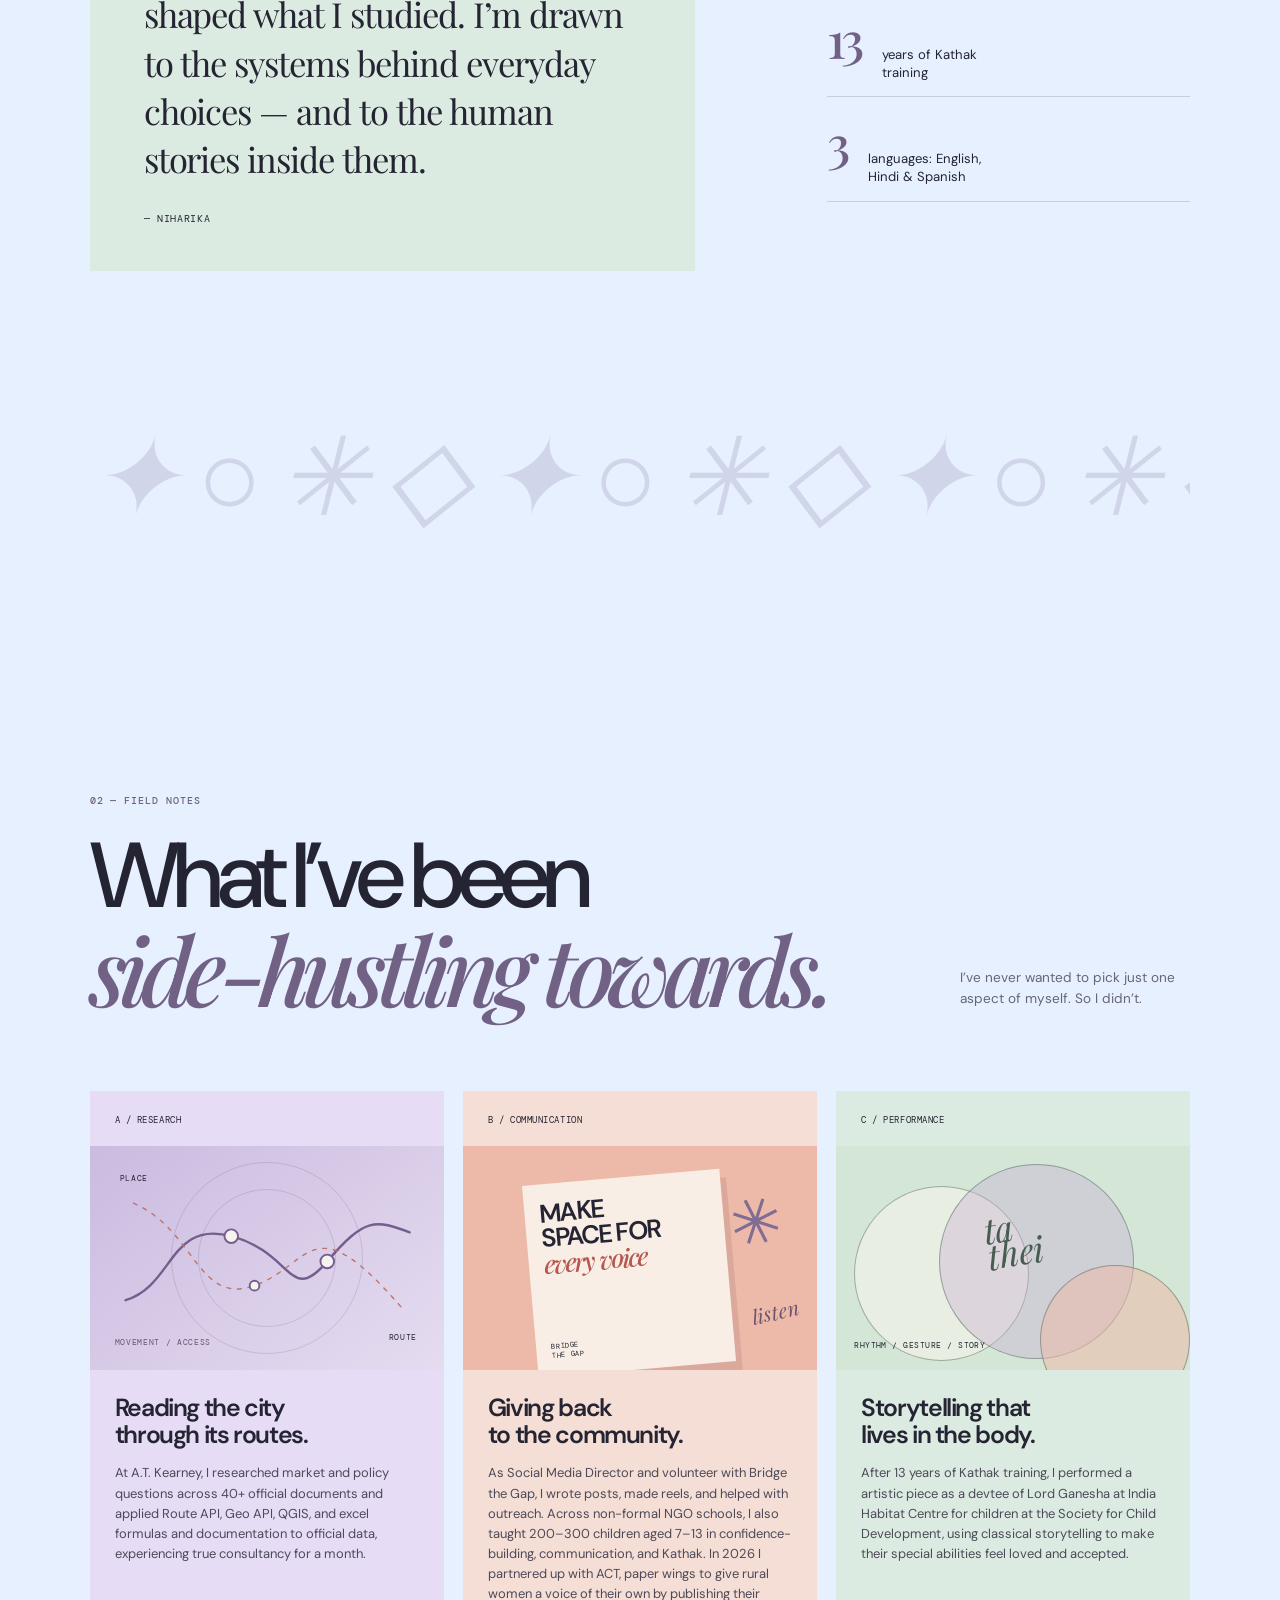
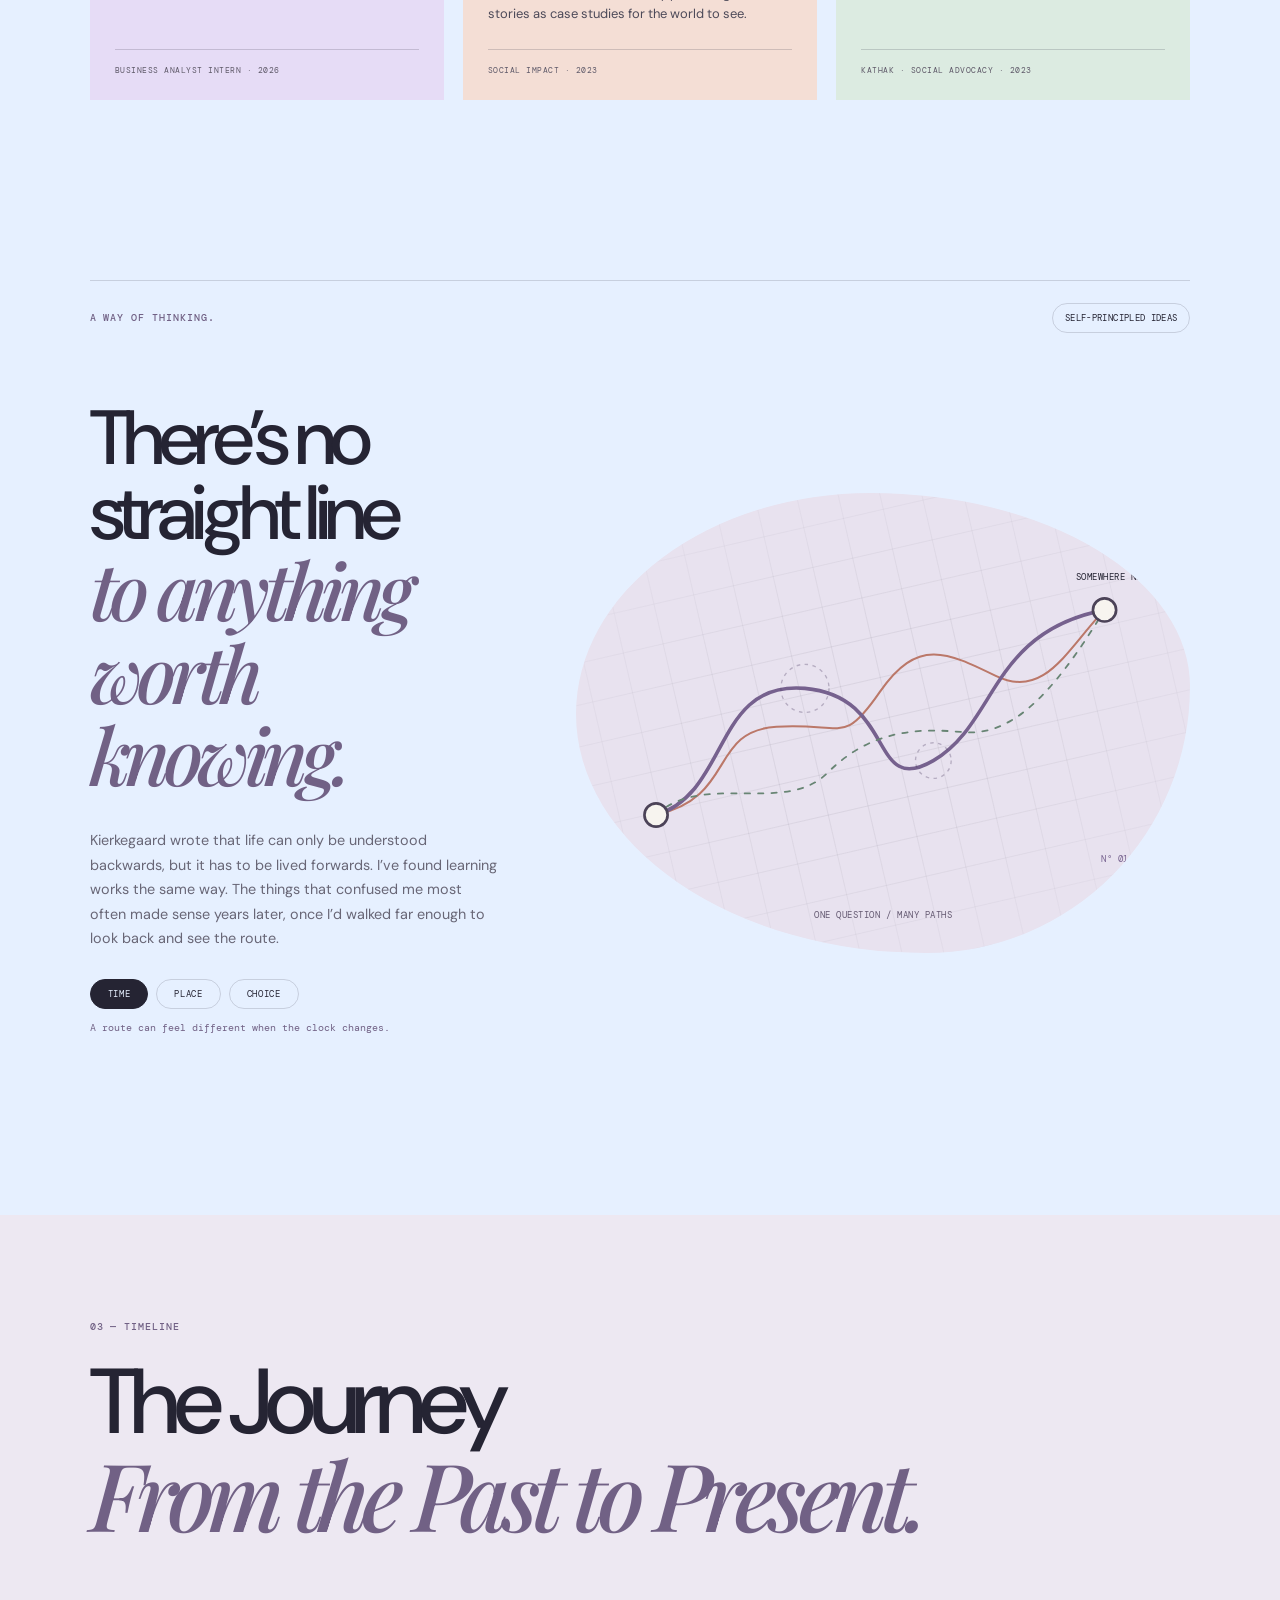
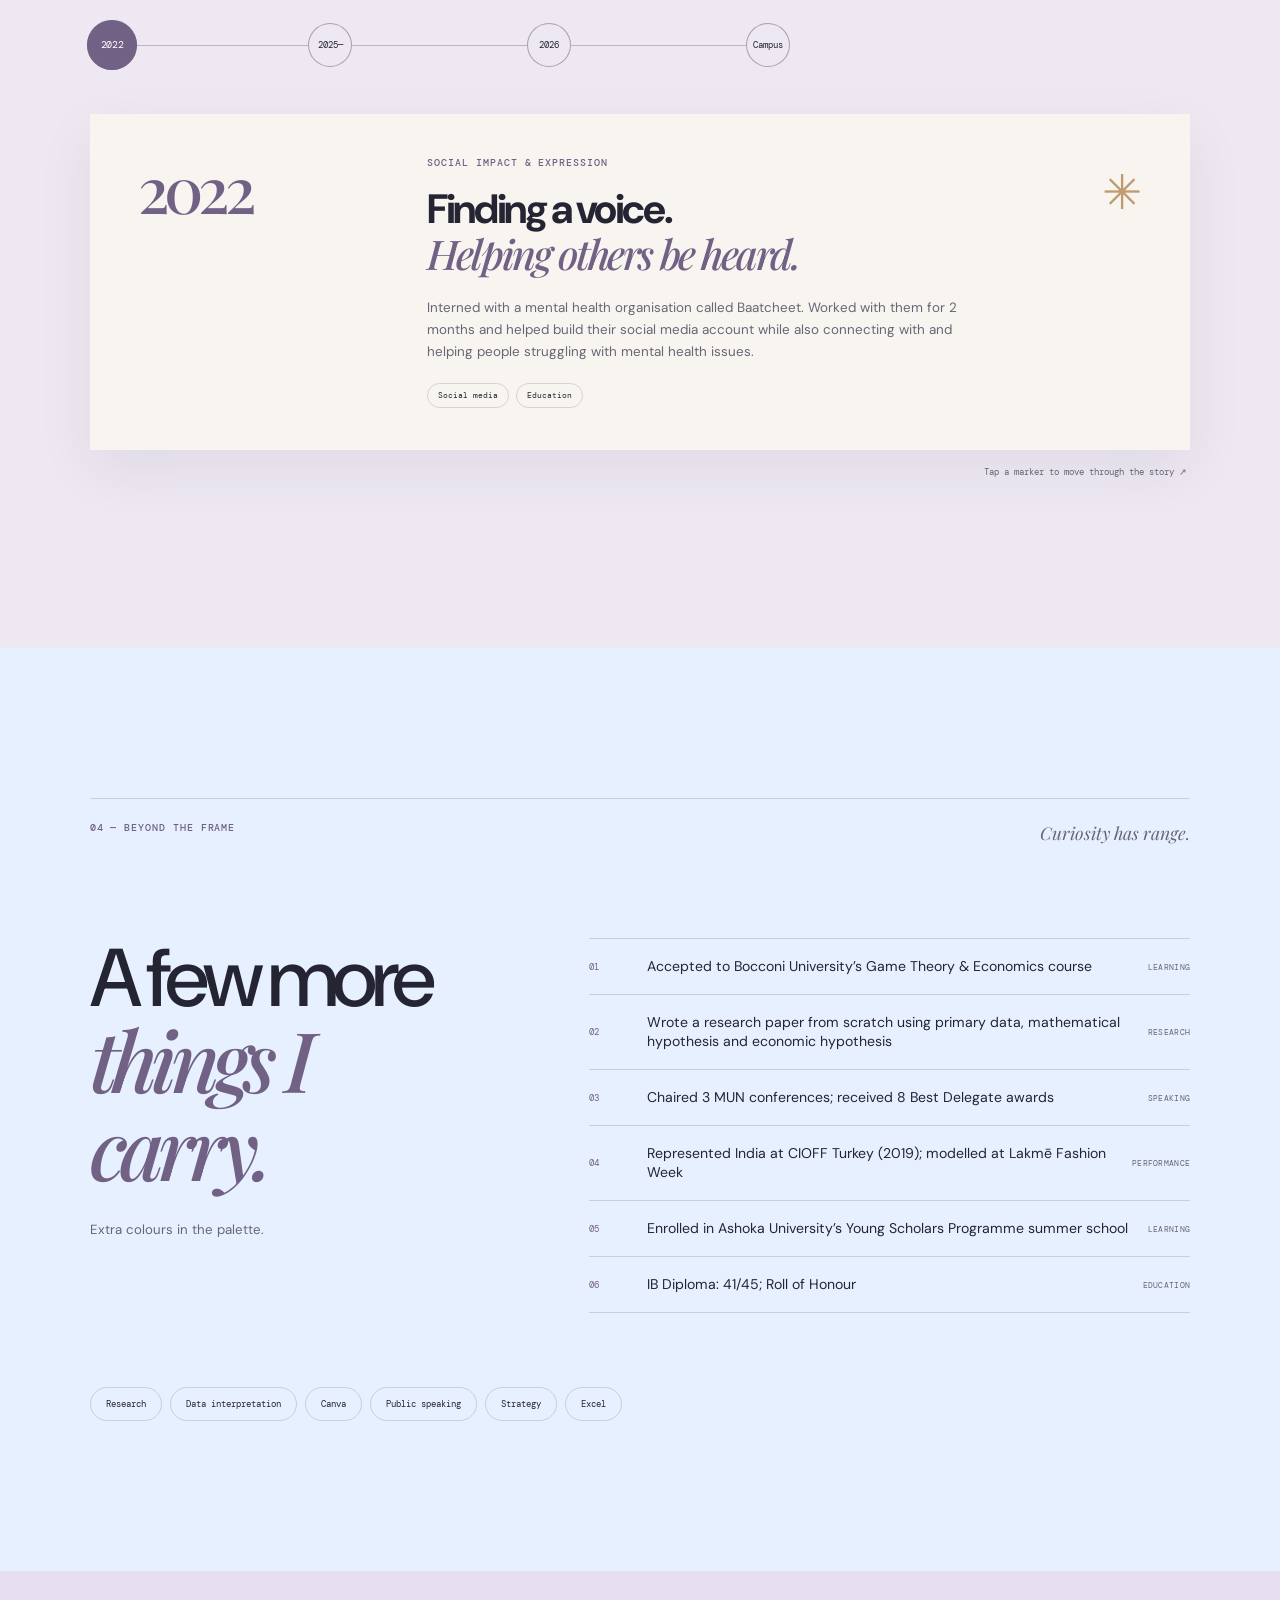
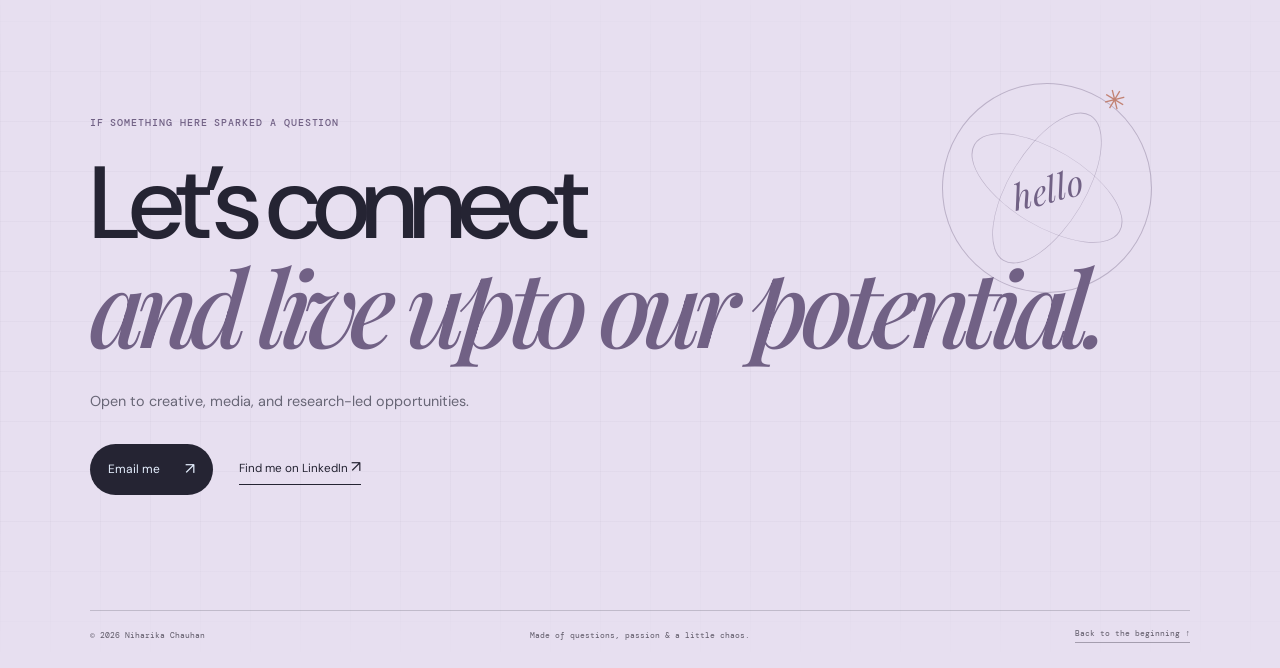
==== commit 358380d1: "Update index.html" ====
--- a/index.html
+++ b/index.html
@@ -1 +1 @@
-<!doctype html><html lang="en"><head><meta charset="utf-8"><meta name="viewport" content="width=device-width, initial-scale=1"><meta name="theme-color" content="#f7f4ef"><meta name="description" content="Niharika Chauhan — economics student, researcher, storyteller, and Kathak dancer in Mumbai."><meta property="og:title" content="Niharika Chauhan — Ask Me Why"><meta property="og:description" content="A personal field guide to the questions, people, and ideas that shape Niharika's work."><meta property="og:type" content="website"><title>Niharika Chauhan — Ask Me Why</title><link rel="icon" href="assets/monogram.svg" type="image/svg+xml"><link rel="preload" as="image" href="IMG_5118.jpg"><link rel="stylesheet" href="styles.css"><script defer src="script.js"></script></head><body><div class="progress-track" aria-hidden="true"><span id="progress"></span></div><header class="site-header"><a class="brand" href="#top" aria-label="Niharika Chauhan, home"><span class="brand-mark">NC</span><span>Niharika Chauhan</span></a><nav class="main-nav" aria-label="Main navigation"><a href="#thread">The thread</a><a href="#fieldnotes">Field notes</a><a href="#timeline">Timeline</a><a href="#hello">Say hello <span aria-hidden="true">↗</span></a></nav><button class="menu-toggle" type="button" aria-label="Open navigation" aria-expanded="false"><span></span><span></span></button></header><main id="top"><section class="hero section-wrap" aria-labelledby="hero-title"><div class="hero-grid" aria-hidden="true"></div><div class="hero-copy"><p class="eyebrow"><span class="eyebrow-dot"></span> A field guide to Niharika Chauhan <span class="eyebrow-city">Mumbai, India</span></p><h1 id="hero-title"><span class="hero-line"><span class="kinetic" data-kinetic aria-hidden="true">Ask me</span><span class="sr-only">Ask me</span></span><span class="hero-line hero-line-offset"> <em>Why.</em></span></h1><p class="hero-deck">I’ll either have a hypothesis, or a follow-up question.</p><div class="hero-bottomline"><a class="round-link" href="#thread" aria-label="Scroll to the story"><span>↓</span></a><p>Economics student <span>·</span> Research &amp; strategy <span>·</span> Creative intellect</p></div></div><div class="hero-art"><div class="art-orbit orbit-one parallax" data-depth="0.08"></div><div class="art-orbit orbit-two parallax" data-depth="-0.05"></div><div class="portrait-mat parallax" data-depth="0.12"><div class="portrait-image"><img src="IMG_5118.jpg" alt="Niharika Chauhan in front of a historic tower" fetchpriority="high"></div><span class="portrait-caption">A little volcano of untamed curiosity :)</span></div><div class="sticker sticker-top parallax" data-depth="-0.14"><span>Student</span><small>at NMIMS Mumbai,<br>SAMSOE</small></div><div class="sticker sticker-side parallax" data-depth="0.18"><span>✳</span><small>notice<br>the detail</small></div><div class="art-note">FIELD NOTE<br><span>01 / 04</span></div></div><div class="hero-stamp" aria-hidden="true">N · C</div></section><div class="ticker" aria-label="Research, strategy, performance, communication, ambition, commitment, creativity"><div class="ticker-track"><span>Research <b>✳</b> Strategy <b>✳</b> Performance <b>✳</b> Communication <b>✳</b> Ambition <b>✳</b> Commitment <b>✳</b> Creativity <b>✳</b></span><span aria-hidden="true">Research <b>✳</b> Strategy <b>✳</b> Performance <b>✳</b> Communication <b>✳</b> Curiosity <b>✳</b></span></div></div><section class="thread section-wrap" id="thread" aria-labelledby="thread-title"><div class="section-heading reveal"><p class="eyebrow">01 — The thread</p><h2 id="thread-title">Different worlds.<br><em>One way of seeing.</em></h2></div><div class="thread-content"><div class="thread-note reveal"><span class="handdrawn-star" aria-hidden="true">✳</span><p>Exposure to different cultures shaped how I think long before it shaped what I studied. I’m drawn to the systems behind everyday choices — and to the human stories inside them.</p><span class="note-signature">— Niharika</span></div><div class="thread-aside reveal"><p class="aside-label">A few fun facts</p><div class="coordinate"><strong>26</strong><span>countries visited<br>by the age of 18</span></div><div class="coordinate"><strong>13</strong><span>years of Kathak<br>training</span></div><div class="coordinate"><strong>3</strong><span>languages: English,<br>Hindi &amp; Spanish</span></div></div></div><div class="thread-marquee" aria-hidden="true"><span>✦  ○  ✳  ◇  ✦  ○  ✳  ◇  ✦  ○  ✳  ◇</span></div></section><section class="fieldnotes section-wrap" id="fieldnotes" aria-labelledby="fieldnotes-title"><div class="section-heading section-heading-split reveal"><div><p class="eyebrow">02 — Field notes</p><h2 id="fieldnotes-title">What I’ve been<br><em>side-hustling towards.</em></h2></div><p class="heading-aside">I’ve never wanted to pick just one aspect of myself. So I didn’t.</p></div><div class="notes-grid"><article class="note-card note-card-lilac reveal"><div class="note-index">A / Research</div><div class="note-illustration research-illustration" aria-hidden="true"><span class="map-label map-label-one">place</span><span class="map-label map-label-two">route</span><svg viewBox="0 0 320 175" role="presentation"><path d="M14 131 C64 116 59 48 123 65 S183 137 222 91 S272 48 307 61"/><path d="M22 31 C86 58 88 137 147 116 S205 30 299 139"/><circle cx="123" cy="65" r="7"/><circle cx="222" cy="91" r="7"/><circle cx="147" cy="116" r="5"/></svg><span class="illustration-tag">movement / access</span></div><h3>Reading the city<br>through its routes.</h3><p>At A.T. Kearney, I researched market and policy questions across 40+ official documents and applied Route API, Geo API, QGIS, and excel formulas and documentation to official data, experiencing true consultancy for a month.</p><span class="card-foot">Business Analyst Intern · 2026</span></article><article class="note-card note-card-peach reveal"><div class="note-index">B / Communication </div><div class="note-illustration social-illustration" aria-hidden="true"><div class="social-poster"><span>make<br>space for<br><i>every voice</i></span><b>BRIDGE<br>THE GAP</b></div><span class="collage-flower">✳</span><span class="cutout-word">listen</span></div><h3>Giving back<br>to the community.</h3><p>As Social Media Director and volunteer with Bridge the Gap, I wrote posts, made reels, and helped with outreach. Across non-formal NGO schools, I also taught 200–300 children aged 7–13 in confidence-building, communication, and Kathak. In 2026 I partnered up with ACT, paper wings to give rural women a voice of their own by publishing their stories as case studies for the world to see </p><span class="card-foot">Social impact · 2023</span></article><article class="note-card note-card-mint reveal"><div class="note-index">C / Performance</div><div class="note-illustration rhythm-illustration" aria-hidden="true"><span class="rhythm-circle circle-a"></span><span class="rhythm-circle circle-b"></span><span class="rhythm-circle circle-c"></span><span class="rhythm-word">ta<br>thei</span><span class="rhythm-caption">rhythm / gesture / story</span></div><h3>Storytelling that<br>lives in the body.</h3><p>After 13 years of Kathak training, I performed a artistic piece as a devtee of Lord Ganesha at India Habitat Centre for children at the Society for Child Development, using classical storytelling to make their special abilities feel loved and accepted.</p><span class="card-foot">Kathak · Social advocacy · 2023</span></article></div></section><section class="concept section-wrap" id="concept" aria-labelledby="concept-title"><div class="concept-label reveal"><span class="eyebrow">A WAY OF THINKING.</span><span class="concept-badge">Self-principled ideas</span></div><div class="concept-layout"><div class="concept-copy reveal"><h2 id="concept-title">There’s no straight line<br><em>to anything worth knowing.</em></h2><p>Kierkegaard wrote that life can only be understood backwards, but it has to be lived forwards. I’ve found learning works the same way. The things that confused me most often made sense years later, once I’d walked far enough to look back and see the route.</p><div class="concept-controls" role="group" aria-label="Change the concept lens"><button class="lens-button is-active" type="button" data-lens="time" aria-pressed="true">Time</button><button class="lens-button" type="button" data-lens="place" aria-pressed="false">Place</button><button class="lens-button" type="button" data-lens="choice" aria-pressed="false">Choice</button></div><p class="lens-caption" id="lens-caption" aria-live="polite">A route can feel different when the clock changes.</p></div><div class="concept-map reveal" data-map-lens="time"><div class="map-grid" aria-hidden="true"></div><span class="map-key map-key-a">home</span><span class="map-key map-key-b">somewhere new</span><svg class="route-map" viewBox="0 0 620 420" role="img" aria-label="Abstract map showing several possible routes between two points"><path class="route route-soft" d="M55 319 C145 299 114 225 190 220 S264 242 306 181 S381 136 436 163 S516 133 558 89"/><path class="route route-main" d="M55 319 C138 294 119 168 222 177 S294 300 366 258 S429 114 558 89"/><path class="route route-dash" d="M55 319 C107 270 200 319 247 272 S345 221 398 226 S496 191 558 89"/><circle class="map-point point-start" cx="55" cy="319" r="13"/><circle class="map-point point-end" cx="558" cy="89" r="13"/><circle class="map-orbit" cx="222" cy="177" r="27"/><circle class="map-orbit" cx="366" cy="258" r="20"/></svg><span class="map-caption">one question / many paths</span><span class="map-mark">N° 01</span></div></div></section><section class="timeline-section section-wrap" id="timeline" aria-labelledby="timeline-title"><div class="section-heading reveal"><p class="eyebrow">03 — Timeline</p><h2 id="timeline-title">The Journey<br><em>From the Past to Present.</em></h2></div><div class="timeline-ui reveal"><div class="timeline-tabs" role="tablist" aria-label="Explore Niharika's timeline"><button class="timeline-tab is-active" id="tab-2022" role="tab" type="button" aria-selected="true" aria-controls="timeline-panel" data-event="2022">2022</button><button class="timeline-tab" id="tab-2025" role="tab" type="button" aria-selected="false" aria-controls="timeline-panel" data-event="2025">2025—</button><button class="timeline-tab" id="tab-2026" role="tab" type="button" aria-selected="false" aria-controls="timeline-panel" data-event="2026">2026</button><button class="timeline-tab" id="tab-campus" role="tab" type="button" aria-selected="false" aria-controls="timeline-panel" data-event="campus">Campus</button><span class="timeline-track" aria-hidden="true"><i id="timeline-marker"></i></span></div><article class="timeline-panel" id="timeline-panel" role="tabpanel" aria-labelledby="tab-2023" tabindex="0"><div class="timeline-year" id="timeline-year">2022</div><div class="timeline-details"><p class="eyebrow" id="timeline-kicker">Social impact &amp; expression</p><h3 id="timeline-heading">Finding a voice.<br><em>Helping others be heard.</em></h3><p id="timeline-description">Interned with a mental health organisation called Baatcheet. Worked with them for 2 months and helped build their social media account while also connecting with and helping people struggling with mental health issues.</p><div class="timeline-tags" id="timeline-tags"><span>Social media</span><span>Education</span></div></div><span class="timeline-doodle" aria-hidden="true">✳</span></article></div><p class="timeline-hint">Tap a marker to move through the story <span aria-hidden="true">↗</span></p></section><section class="beyond section-wrap" aria-labelledby="beyond-title"><div class="beyond-top reveal"><p class="eyebrow">04 — Beyond the frame</p><span>Curiosity has range.</span></div><div class="beyond-grid"><div class="beyond-title reveal"><h2 id="beyond-title">A few more<br><em>things I carry.</em></h2><p> Extra colours in the palette.</p></div><div class="beyond-list reveal"><div class="beyond-row"><span>01</span><p>Accepted to Bocconi University’s Game Theory &amp; Economics course</p><b>Learning</b></div><div class="beyond-row"><span>02</span><p>Research paper on post-2020 GST reforms and household savings in urban Haryana</p><b>Research</b></div><div class="beyond-row"><span>03</span><p>Chaired 3 MUN conferences; received 8 Best Delegate awards</p><b>Speaking</b></div><div class="beyond-row"><span>04</span><p>Represented India at CIOFF Turkey (2019); modelled at Lakmē Fashion Week</p><b>Performance</b></div><div class="beyond-row"><span>05</span><p>Enrolled in Ashoka University’s Young Scholars Programme summer school</p><b>Learning</b></div><div class="beyond-row"><span>06</span><p>IB Diploma: 41/45; Roll of Honour</p><b>Education</b></div></div></div><div class="skills-ribbon reveal"><span>Research</span><span>Data interpretation</span><span>Canva</span><span>Public speaking</span><span>Strategy</span><span>Excel</span></div></section><section class="contact section-wrap" id="hello" aria-labelledby="contact-title"><div class="contact-grid" aria-hidden="true"></div><div class="contact-inner reveal"><p class="eyebrow">If something here sparked a question</p><h2 id="contact-title">Let’s connect<br><em>and live upto our potential.</em></h2><p class="contact-deck">Open to creative, media, and research-led opportunities.</p><div class="contact-links"><a class="contact-button" href="mailto:niharikachauhan07@gmail.com">Email me <span>↗</span></a><a class="linkedin-link" href="https://www.linkedin.com/in/niharika2007" target="_blank" rel="noreferrer">Find me on LinkedIn <span>↗</span></a></div></div><div class="contact-orbit" aria-hidden="true"><span>hello</span><i>✳</i></div><footer class="site-footer"><span>© <span id="year">2026</span> Niharika Chauhan</span><span>Made of questions, passion &amp; a little chaos.</span><a href="#top">Back to the beginning ↑</a></footer></section></main></body></html>
+<!doctype html><html lang="en"><head><meta charset="utf-8"><meta name="viewport" content="width=device-width, initial-scale=1"><meta name="theme-color" content="#f7f4ef"><meta name="description" content="Niharika Chauhan — economics student, researcher, storyteller, and Kathak dancer in Mumbai."><meta property="og:title" content="Niharika Chauhan — Ask Me Why"><meta property="og:description" content="A personal field guide to the questions, people, and ideas that shape Niharika's work."><meta property="og:type" content="website"><title>Niharika Chauhan — Ask Me Why</title><link rel="icon" href="assets/monogram.svg" type="image/svg+xml"><link rel="preload" as="image" href="IMG_5118.jpg"><link rel="stylesheet" href="styles.css"><script defer src="script.js"></script></head><body><div class="progress-track" aria-hidden="true"><span id="progress"></span></div><header class="site-header"><a class="brand" href="#top" aria-label="Niharika Chauhan, home"><span class="brand-mark">NC</span><span>Niharika Chauhan</span></a><nav class="main-nav" aria-label="Main navigation"><a href="#thread">The thread</a><a href="#fieldnotes">Field notes</a><a href="#timeline">Timeline</a><a href="#hello">Say hello <span aria-hidden="true">↗</span></a></nav><button class="menu-toggle" type="button" aria-label="Open navigation" aria-expanded="false"><span></span><span></span></button></header><main id="top"><section class="hero section-wrap" aria-labelledby="hero-title"><div class="hero-grid" aria-hidden="true"></div><div class="hero-copy"><p class="eyebrow"><span class="eyebrow-dot"></span> A field guide to Niharika Chauhan <span class="eyebrow-city">Mumbai, India</span></p><h1 id="hero-title"><span class="hero-line"><span class="kinetic" data-kinetic aria-hidden="true">Ask me</span><span class="sr-only">Ask me</span></span><span class="hero-line hero-line-offset"> <em>Why.</em></span></h1><p class="hero-deck">I’ll either have a hypothesis, or a follow-up question.</p><div class="hero-bottomline"><a class="round-link" href="#thread" aria-label="Scroll to the story"><span>↓</span></a><p>Economics student <span>·</span> Research &amp; strategy <span>·</span> Creative intellect</p></div></div><div class="hero-art"><div class="art-orbit orbit-one parallax" data-depth="0.08"></div><div class="art-orbit orbit-two parallax" data-depth="-0.05"></div><div class="portrait-mat parallax" data-depth="0.12"><div class="portrait-image"><img src="IMG_5118.jpg" alt="Niharika Chauhan in front of a historic tower" fetchpriority="high"></div><span class="portrait-caption">A little volcano of untamed curiosity :)</span></div><div class="sticker sticker-top parallax" data-depth="-0.14"><span>Student</span><small>at NMIMS Mumbai,<br>SAMSOE</small></div><div class="sticker sticker-side parallax" data-depth="0.18"><span>✳</span><small>notice<br>the detail</small></div><div class="art-note">FIELD NOTE<br><span>01 / 04</span></div></div><div class="hero-stamp" aria-hidden="true">N · C</div></section><div class="ticker" aria-label="Research, strategy, performance, communication, ambition, commitment, creativity"><div class="ticker-track"><span>Research <b>✳</b> Strategy <b>✳</b> Performance <b>✳</b> Communication <b>✳</b> Ambition <b>✳</b> Commitment <b>✳</b> Creativity <b>✳</b></span><span aria-hidden="true">Research <b>✳</b> Strategy <b>✳</b> Performance <b>✳</b> Communication <b>✳</b> Curiosity <b>✳</b></span></div></div><section class="thread section-wrap" id="thread" aria-labelledby="thread-title"><div class="section-heading reveal"><p class="eyebrow">01 — The thread</p><h2 id="thread-title">Different worlds.<br><em>One way of seeing.</em></h2></div><div class="thread-content"><div class="thread-note reveal"><span class="handdrawn-star" aria-hidden="true">✳</span><p>Exposure to different cultures shaped how I think long before it shaped what I studied. I’m drawn to the systems behind everyday choices — and to the human stories inside them.</p><span class="note-signature">— Niharika</span></div><div class="thread-aside reveal"><p class="aside-label">A few fun facts</p><div class="coordinate"><strong>26</strong><span>countries visited<br>by the age of 18</span></div><div class="coordinate"><strong>13</strong><span>years of Kathak<br>training</span></div><div class="coordinate"><strong>3</strong><span>languages: English,<br>Hindi &amp; Spanish</span></div></div></div><div class="thread-marquee" aria-hidden="true"><span>✦  ○  ✳  ◇  ✦  ○  ✳  ◇  ✦  ○  ✳  ◇</span></div></section><section class="fieldnotes section-wrap" id="fieldnotes" aria-labelledby="fieldnotes-title"><div class="section-heading section-heading-split reveal"><div><p class="eyebrow">02 — Field notes</p><h2 id="fieldnotes-title">What I’ve been<br><em>side-hustling towards.</em></h2></div><p class="heading-aside">I’ve never wanted to pick just one aspect of myself. So I didn’t.</p></div><div class="notes-grid"><article class="note-card note-card-lilac reveal"><div class="note-index">A / Research</div><div class="note-illustration research-illustration" aria-hidden="true"><span class="map-label map-label-one">place</span><span class="map-label map-label-two">route</span><svg viewBox="0 0 320 175" role="presentation"><path d="M14 131 C64 116 59 48 123 65 S183 137 222 91 S272 48 307 61"/><path d="M22 31 C86 58 88 137 147 116 S205 30 299 139"/><circle cx="123" cy="65" r="7"/><circle cx="222" cy="91" r="7"/><circle cx="147" cy="116" r="5"/></svg><span class="illustration-tag">movement / access</span></div><h3>Reading the city<br>through its routes.</h3><p>At A.T. Kearney, I researched market and policy questions across 40+ official documents and applied Route API, Geo API, QGIS, and excel formulas and documentation to official data, experiencing true consultancy for a month.</p><span class="card-foot">Business Analyst Intern · 2026</span></article><article class="note-card note-card-peach reveal"><div class="note-index">B / Communication </div><div class="note-illustration social-illustration" aria-hidden="true"><div class="social-poster"><span>make<br>space for<br><i>every voice</i></span><b>BRIDGE<br>THE GAP</b></div><span class="collage-flower">✳</span><span class="cutout-word">listen</span></div><h3>Giving back<br>to the community.</h3><p>As Social Media Director and volunteer with Bridge the Gap, I wrote posts, made reels, and helped with outreach. Across non-formal NGO schools, I also taught 200–300 children aged 7–13 in confidence-building, communication, and Kathak. In 2026 I partnered up with ACT, paper wings to give rural women a voice of their own by publishing their stories as case studies for the world to see. </p><span class="card-foot">Social impact · 2023</span></article><article class="note-card note-card-mint reveal"><div class="note-index">C / Performance</div><div class="note-illustration rhythm-illustration" aria-hidden="true"><span class="rhythm-circle circle-a"></span><span class="rhythm-circle circle-b"></span><span class="rhythm-circle circle-c"></span><span class="rhythm-word">ta<br>thei</span><span class="rhythm-caption">rhythm / gesture / story</span></div><h3>Storytelling that<br>lives in the body.</h3><p>After 13 years of Kathak training, I performed a artistic piece as a devtee of Lord Ganesha at India Habitat Centre for children at the Society for Child Development, using classical storytelling to make their special abilities feel loved and accepted.</p><span class="card-foot">Kathak · Social advocacy · 2023</span></article></div></section><section class="concept section-wrap" id="concept" aria-labelledby="concept-title"><div class="concept-label reveal"><span class="eyebrow">A WAY OF THINKING.</span><span class="concept-badge">Self-principled ideas</span></div><div class="concept-layout"><div class="concept-copy reveal"><h2 id="concept-title">There’s no straight line<br><em>to anything worth knowing.</em></h2><p>Kierkegaard wrote that life can only be understood backwards, but it has to be lived forwards. I’ve found learning works the same way. The things that confused me most often made sense years later, once I’d walked far enough to look back and see the route.</p><div class="concept-controls" role="group" aria-label="Change the concept lens"><button class="lens-button is-active" type="button" data-lens="time" aria-pressed="true">Time</button><button class="lens-button" type="button" data-lens="place" aria-pressed="false">Place</button><button class="lens-button" type="button" data-lens="choice" aria-pressed="false">Choice</button></div><p class="lens-caption" id="lens-caption" aria-live="polite">A route can feel different when the clock changes.</p></div><div class="concept-map reveal" data-map-lens="time"><div class="map-grid" aria-hidden="true"></div><span class="map-key map-key-a">home</span><span class="map-key map-key-b">somewhere new</span><svg class="route-map" viewBox="0 0 620 420" role="img" aria-label="Abstract map showing several possible routes between two points"><path class="route route-soft" d="M55 319 C145 299 114 225 190 220 S264 242 306 181 S381 136 436 163 S516 133 558 89"/><path class="route route-main" d="M55 319 C138 294 119 168 222 177 S294 300 366 258 S429 114 558 89"/><path class="route route-dash" d="M55 319 C107 270 200 319 247 272 S345 221 398 226 S496 191 558 89"/><circle class="map-point point-start" cx="55" cy="319" r="13"/><circle class="map-point point-end" cx="558" cy="89" r="13"/><circle class="map-orbit" cx="222" cy="177" r="27"/><circle class="map-orbit" cx="366" cy="258" r="20"/></svg><span class="map-caption">one question / many paths</span><span class="map-mark">N° 01</span></div></div></section><section class="timeline-section section-wrap" id="timeline" aria-labelledby="timeline-title"><div class="section-heading reveal"><p class="eyebrow">03 — Timeline</p><h2 id="timeline-title">The Journey<br><em>From the Past to Present.</em></h2></div><div class="timeline-ui reveal"><div class="timeline-tabs" role="tablist" aria-label="Explore Niharika's timeline"><button class="timeline-tab is-active" id="tab-2022" role="tab" type="button" aria-selected="true" aria-controls="timeline-panel" data-event="2022">2022</button><button class="timeline-tab" id="tab-2025" role="tab" type="button" aria-selected="false" aria-controls="timeline-panel" data-event="2025">2025—</button><button class="timeline-tab" id="tab-2026" role="tab" type="button" aria-selected="false" aria-controls="timeline-panel" data-event="2026">2026</button><button class="timeline-tab" id="tab-campus" role="tab" type="button" aria-selected="false" aria-controls="timeline-panel" data-event="campus">Campus</button><span class="timeline-track" aria-hidden="true"><i id="timeline-marker"></i></span></div><article class="timeline-panel" id="timeline-panel" role="tabpanel" aria-labelledby="tab-2023" tabindex="0"><div class="timeline-year" id="timeline-year">2022</div><div class="timeline-details"><p class="eyebrow" id="timeline-kicker">Social impact &amp; expression</p><h3 id="timeline-heading">Finding a voice.<br><em>Helping others be heard.</em></h3><p id="timeline-description">Interned with a mental health organisation called Baatcheet. Worked with them for 2 months and helped build their social media account while also connecting with and helping people struggling with mental health issues.</p><div class="timeline-tags" id="timeline-tags"><span>Social media</span><span>Education</span></div></div><span class="timeline-doodle" aria-hidden="true">✳</span></article></div><p class="timeline-hint">Tap a marker to move through the story <span aria-hidden="true">↗</span></p></section><section class="beyond section-wrap" aria-labelledby="beyond-title"><div class="beyond-top reveal"><p class="eyebrow">04 — Beyond the frame</p><span>Curiosity has range.</span></div><div class="beyond-grid"><div class="beyond-title reveal"><h2 id="beyond-title">A few more<br><em>things I carry.</em></h2><p> Extra colours in the palette.</p></div><div class="beyond-list reveal"><div class="beyond-row"><span>01</span><p>Accepted to Bocconi University’s Game Theory &amp; Economics course</p><b>Learning</b></div><div class="beyond-row"><span>02</span><p>Wrote a research paper from scratch using primary data, mathematical hypothesis and economic hypothesis</p><b>Research</b></div><div class="beyond-row"><span>03</span><p>Chaired 3 MUN conferences; received 8 Best Delegate awards</p><b>Speaking</b></div><div class="beyond-row"><span>04</span><p>Represented India at CIOFF Turkey (2019); modelled at Lakmē Fashion Week</p><b>Performance</b></div><div class="beyond-row"><span>05</span><p>Enrolled in Ashoka University’s Young Scholars Programme summer school</p><b>Learning</b></div><div class="beyond-row"><span>06</span><p>IB Diploma: 41/45; Roll of Honour</p><b>Education</b></div></div></div><div class="skills-ribbon reveal"><span>Research</span><span>Data interpretation</span><span>Canva</span><span>Public speaking</span><span>Strategy</span><span>Excel</span></div></section><section class="contact section-wrap" id="hello" aria-labelledby="contact-title"><div class="contact-grid" aria-hidden="true"></div><div class="contact-inner reveal"><p class="eyebrow">If something here sparked a question</p><h2 id="contact-title">Let’s connect<br><em>and live upto our potential.</em></h2><p class="contact-deck">Open to creative, media, and research-led opportunities.</p><div class="contact-links"><a class="contact-button" href="mailto:niharikachauhan07@gmail.com">Email me <span>↗</span></a><a class="linkedin-link" href="https://www.linkedin.com/in/niharika2007" target="_blank" rel="noreferrer">Find me on LinkedIn <span>↗</span></a></div></div><div class="contact-orbit" aria-hidden="true"><span>hello</span><i>✳</i></div><footer class="site-footer"><span>© <span id="year">2026</span> Niharika Chauhan</span><span>Made of questions, passion &amp; a little chaos.</span><a href="#top">Back to the beginning ↑</a></footer></section></main></body></html>
